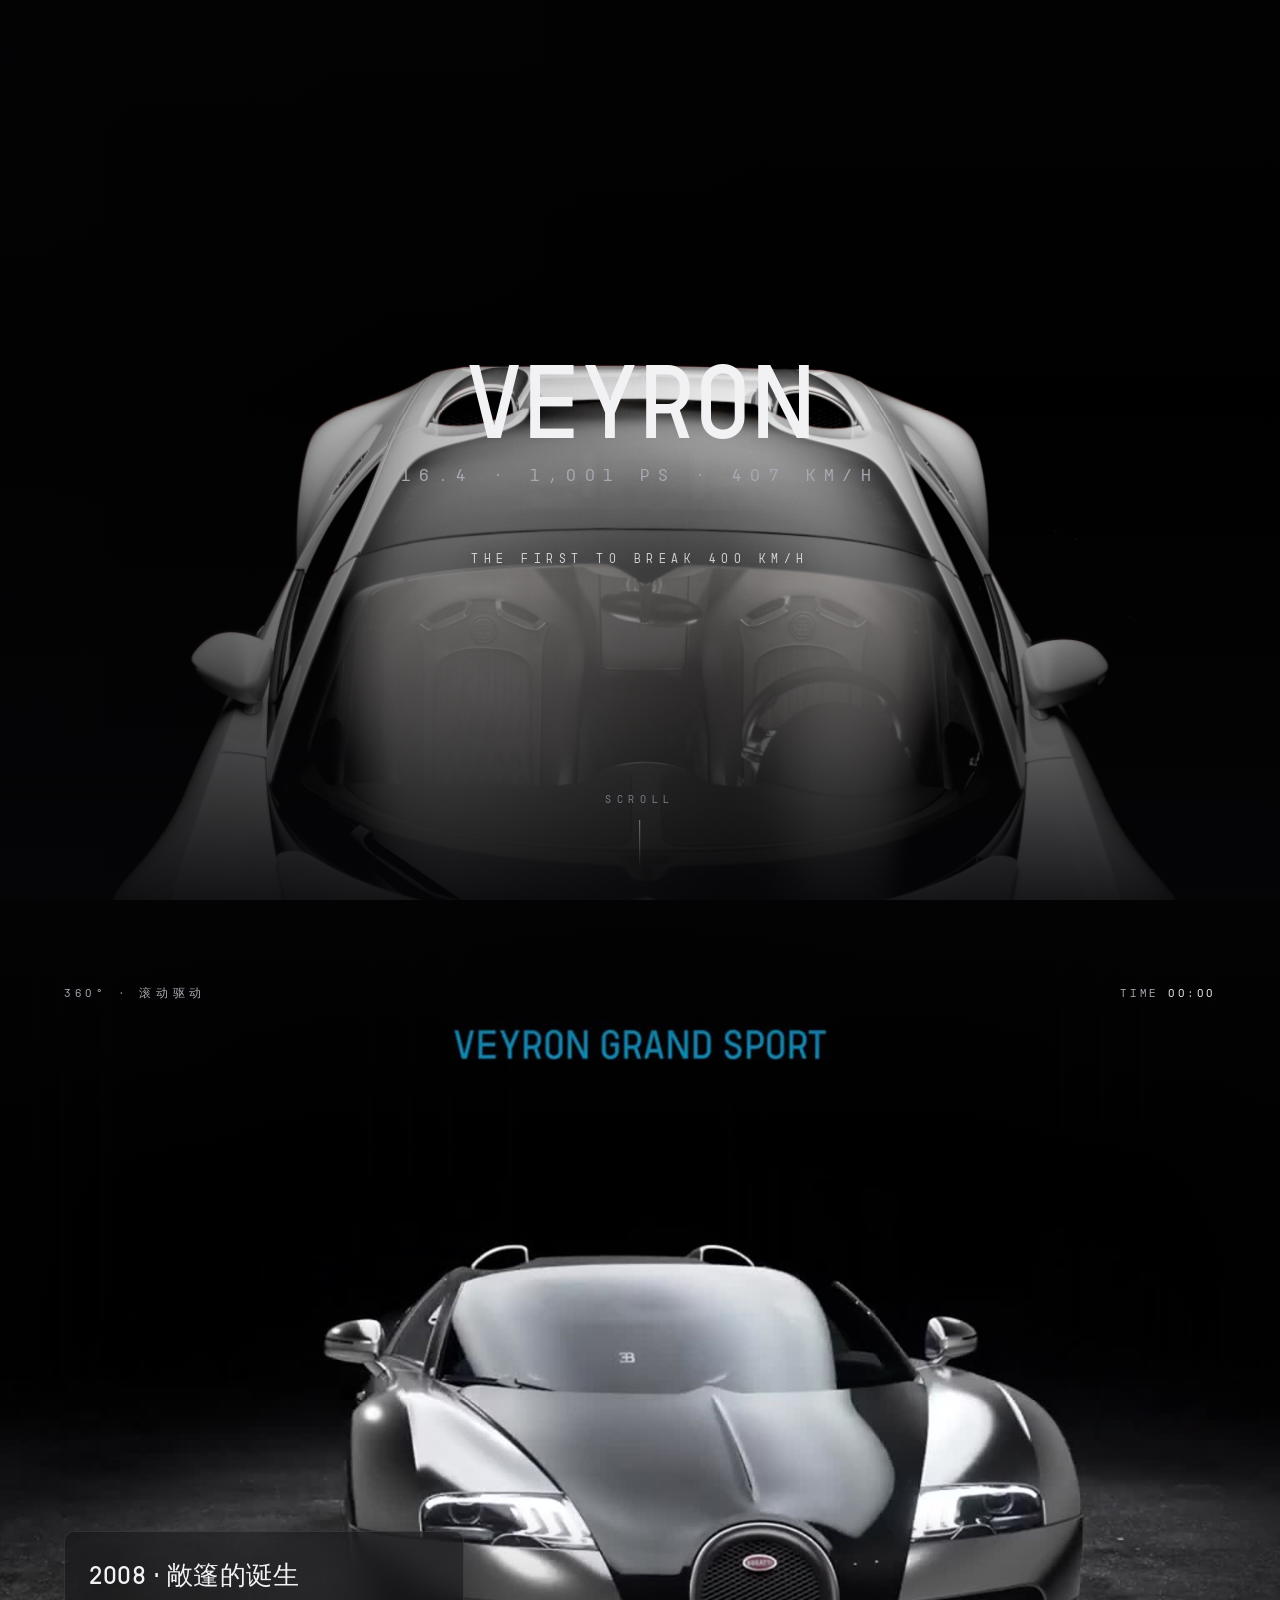
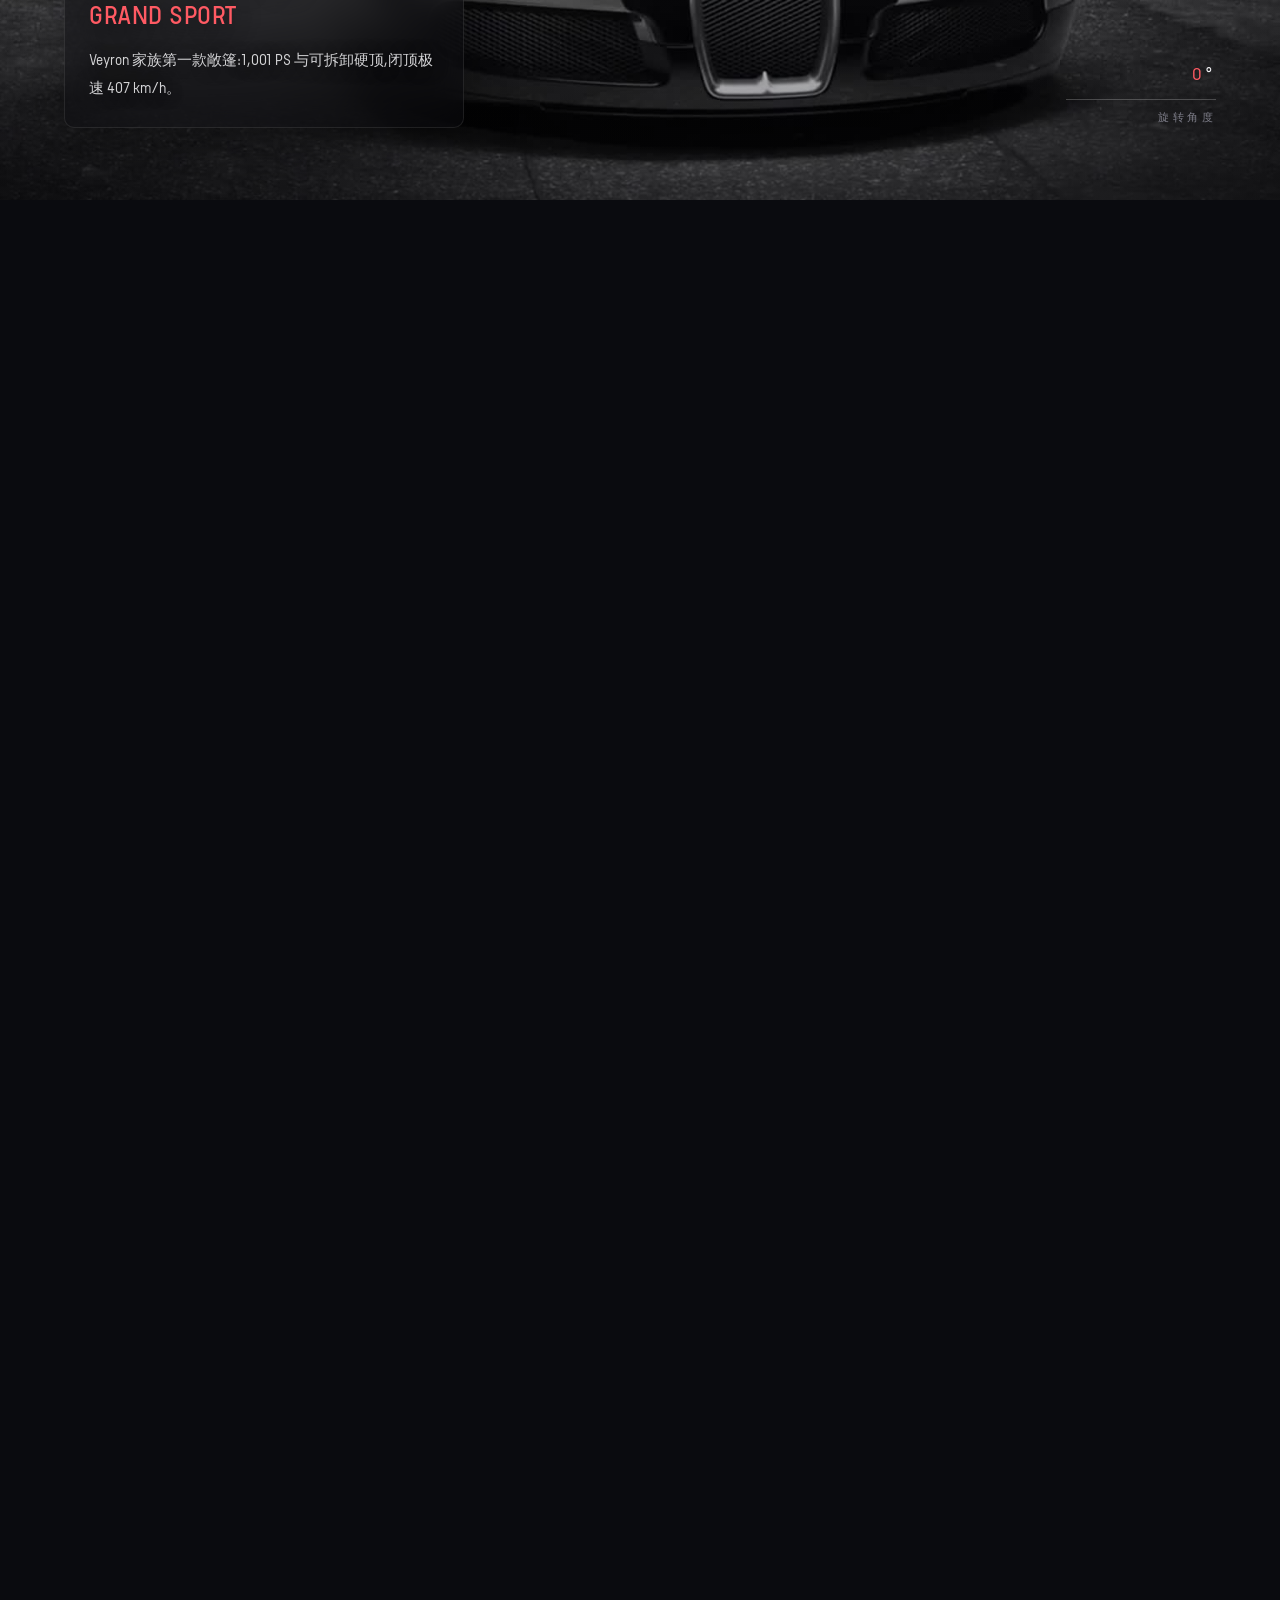
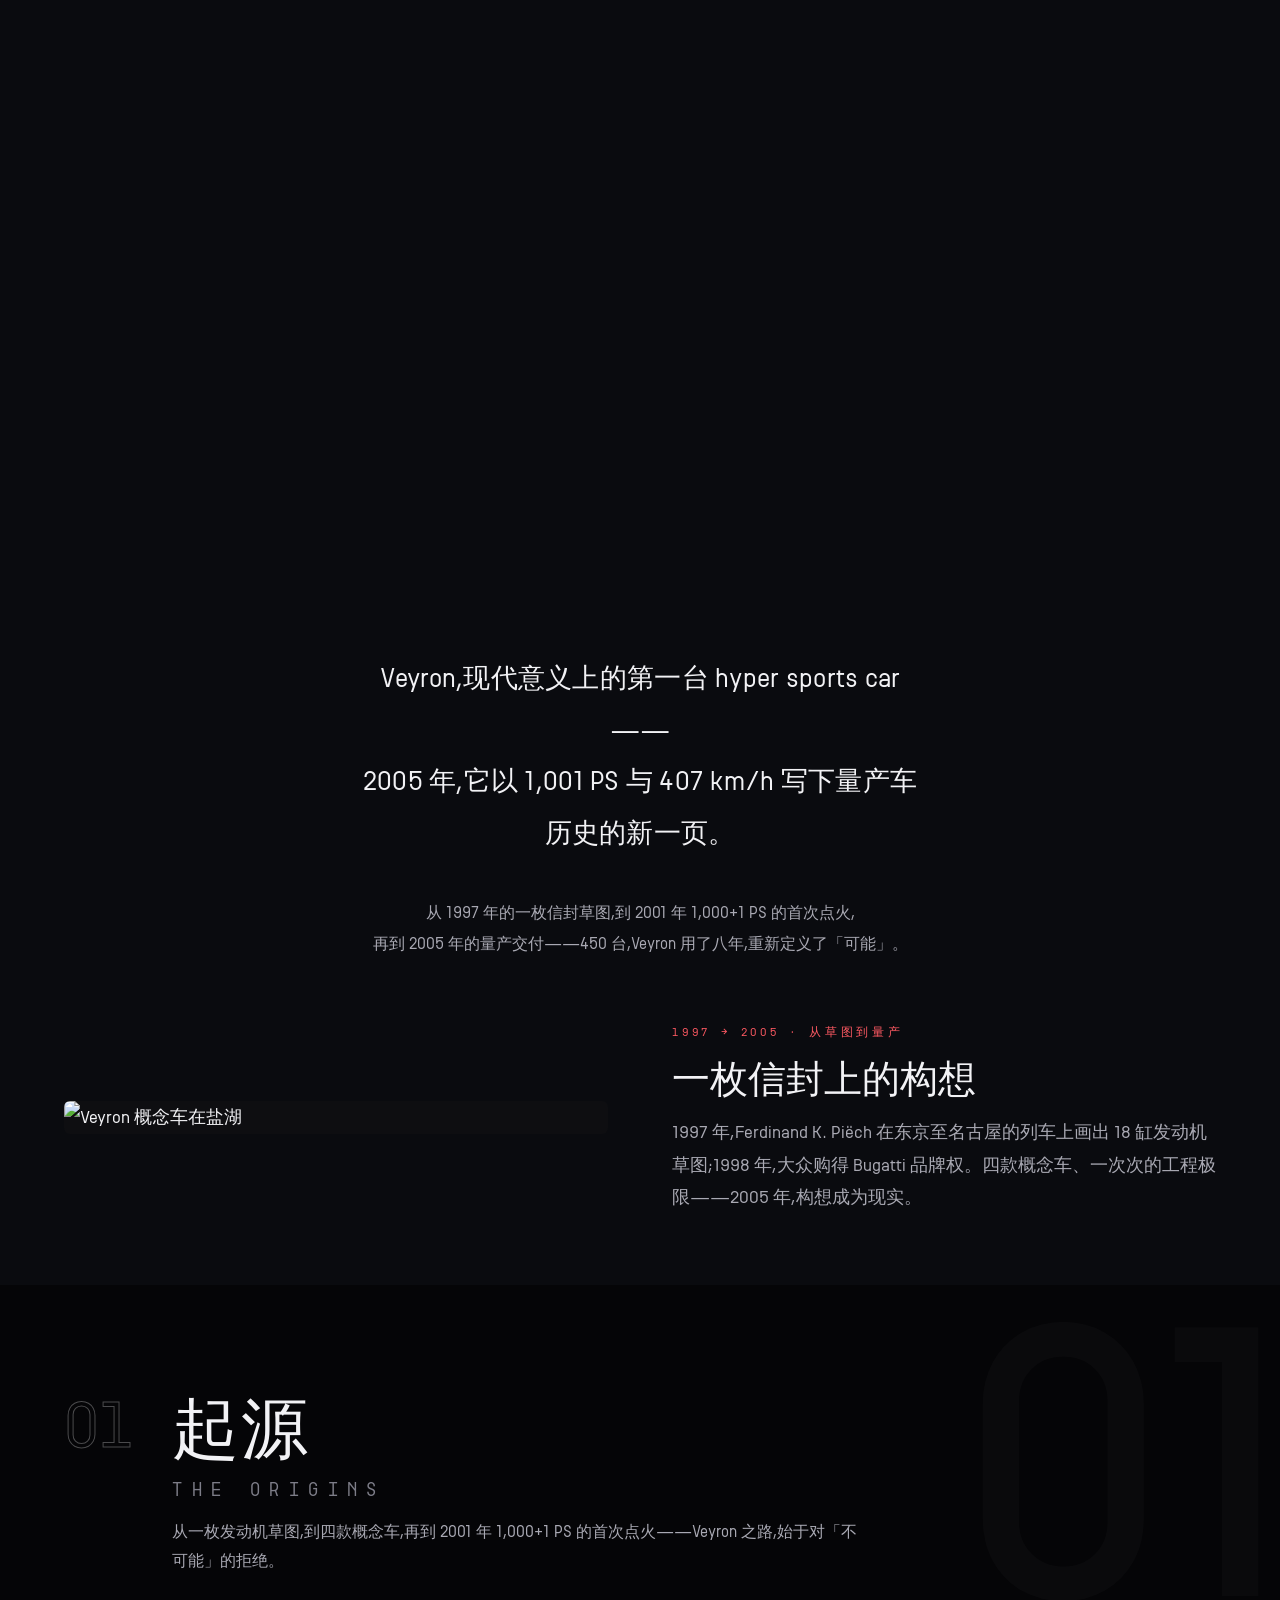
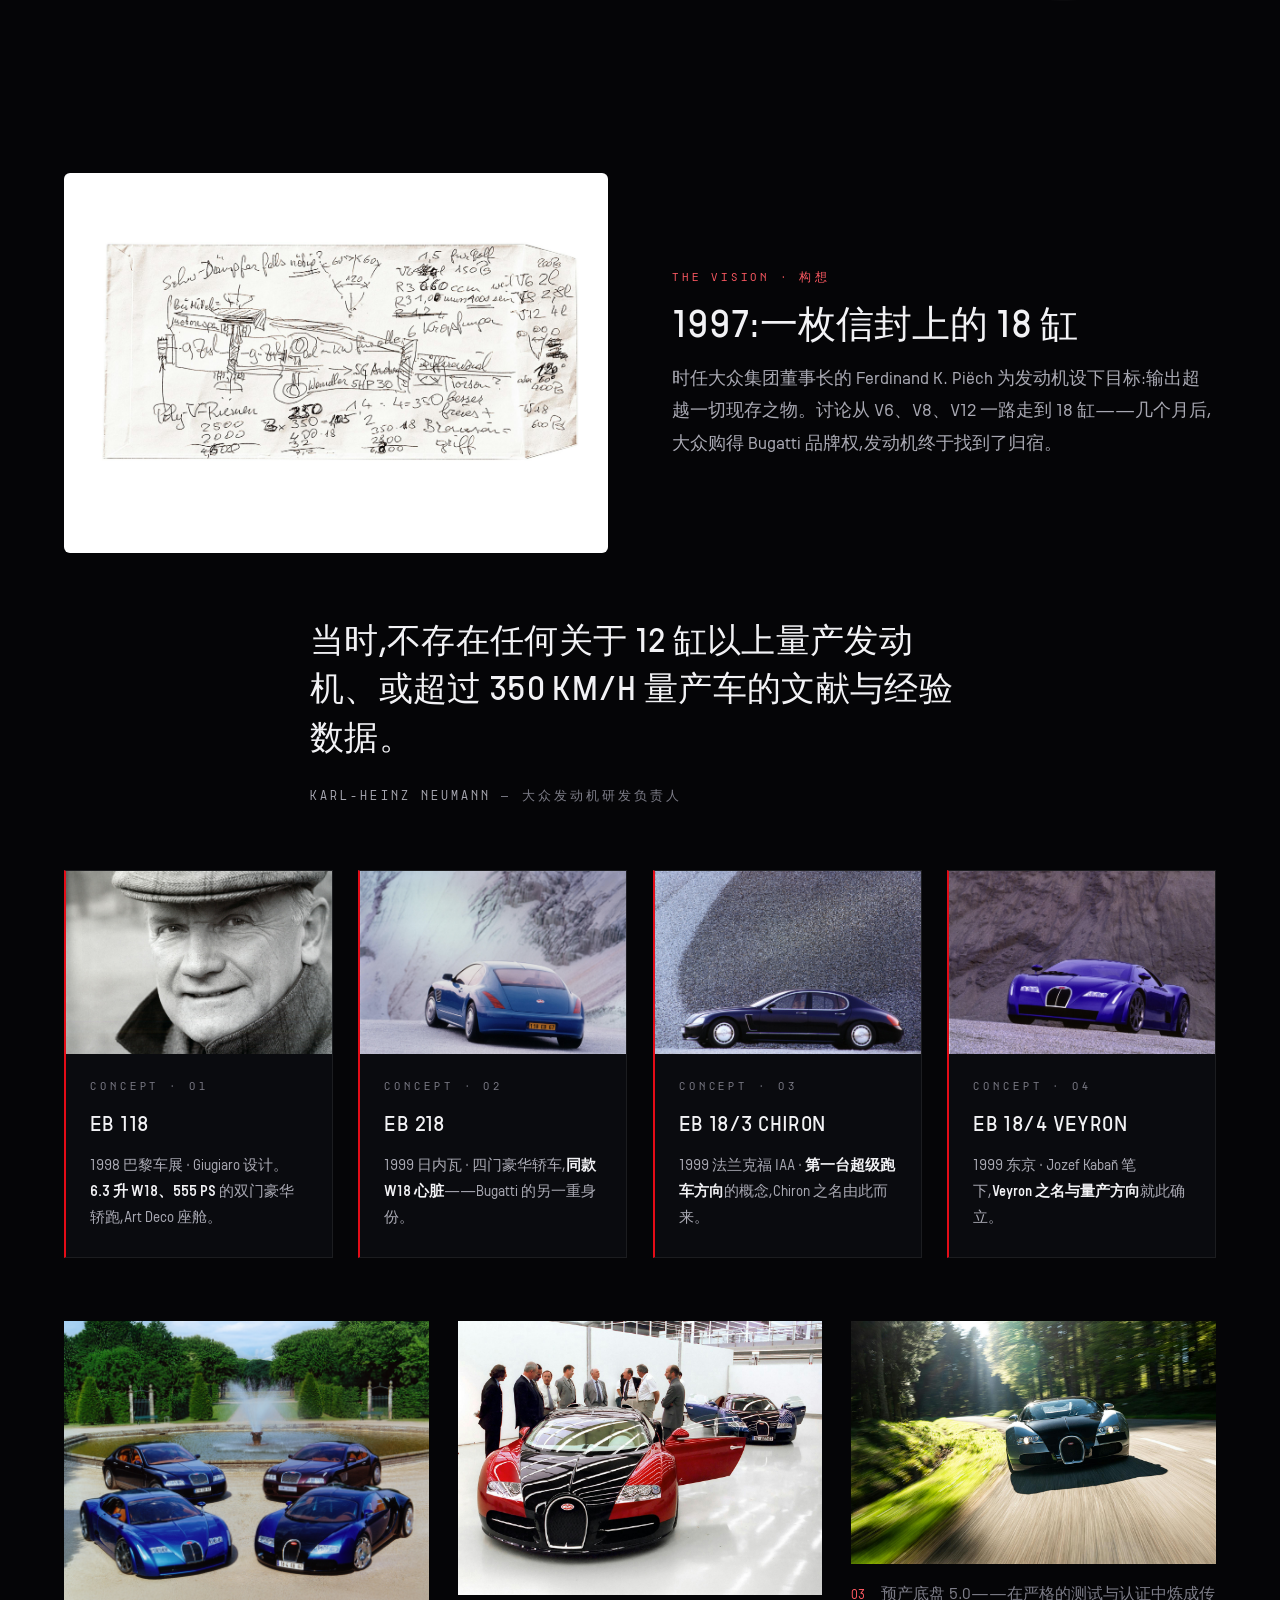
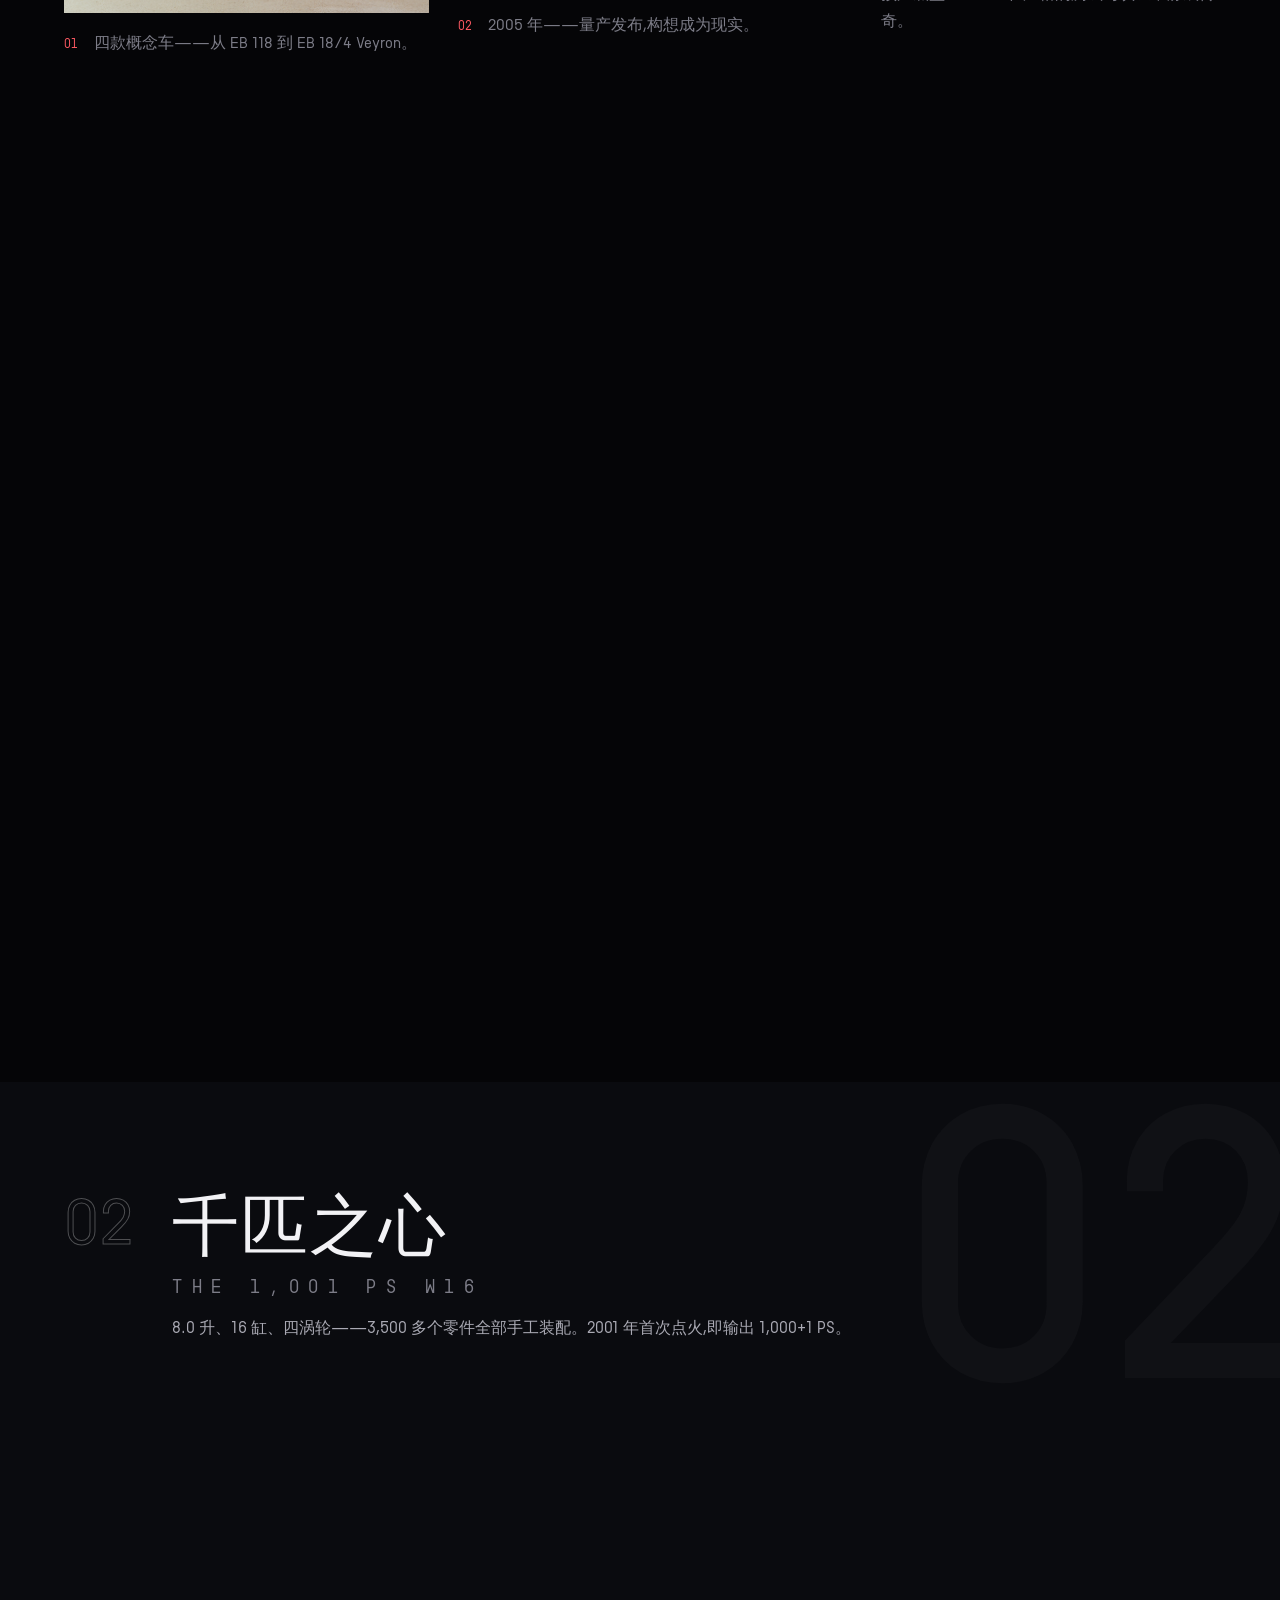
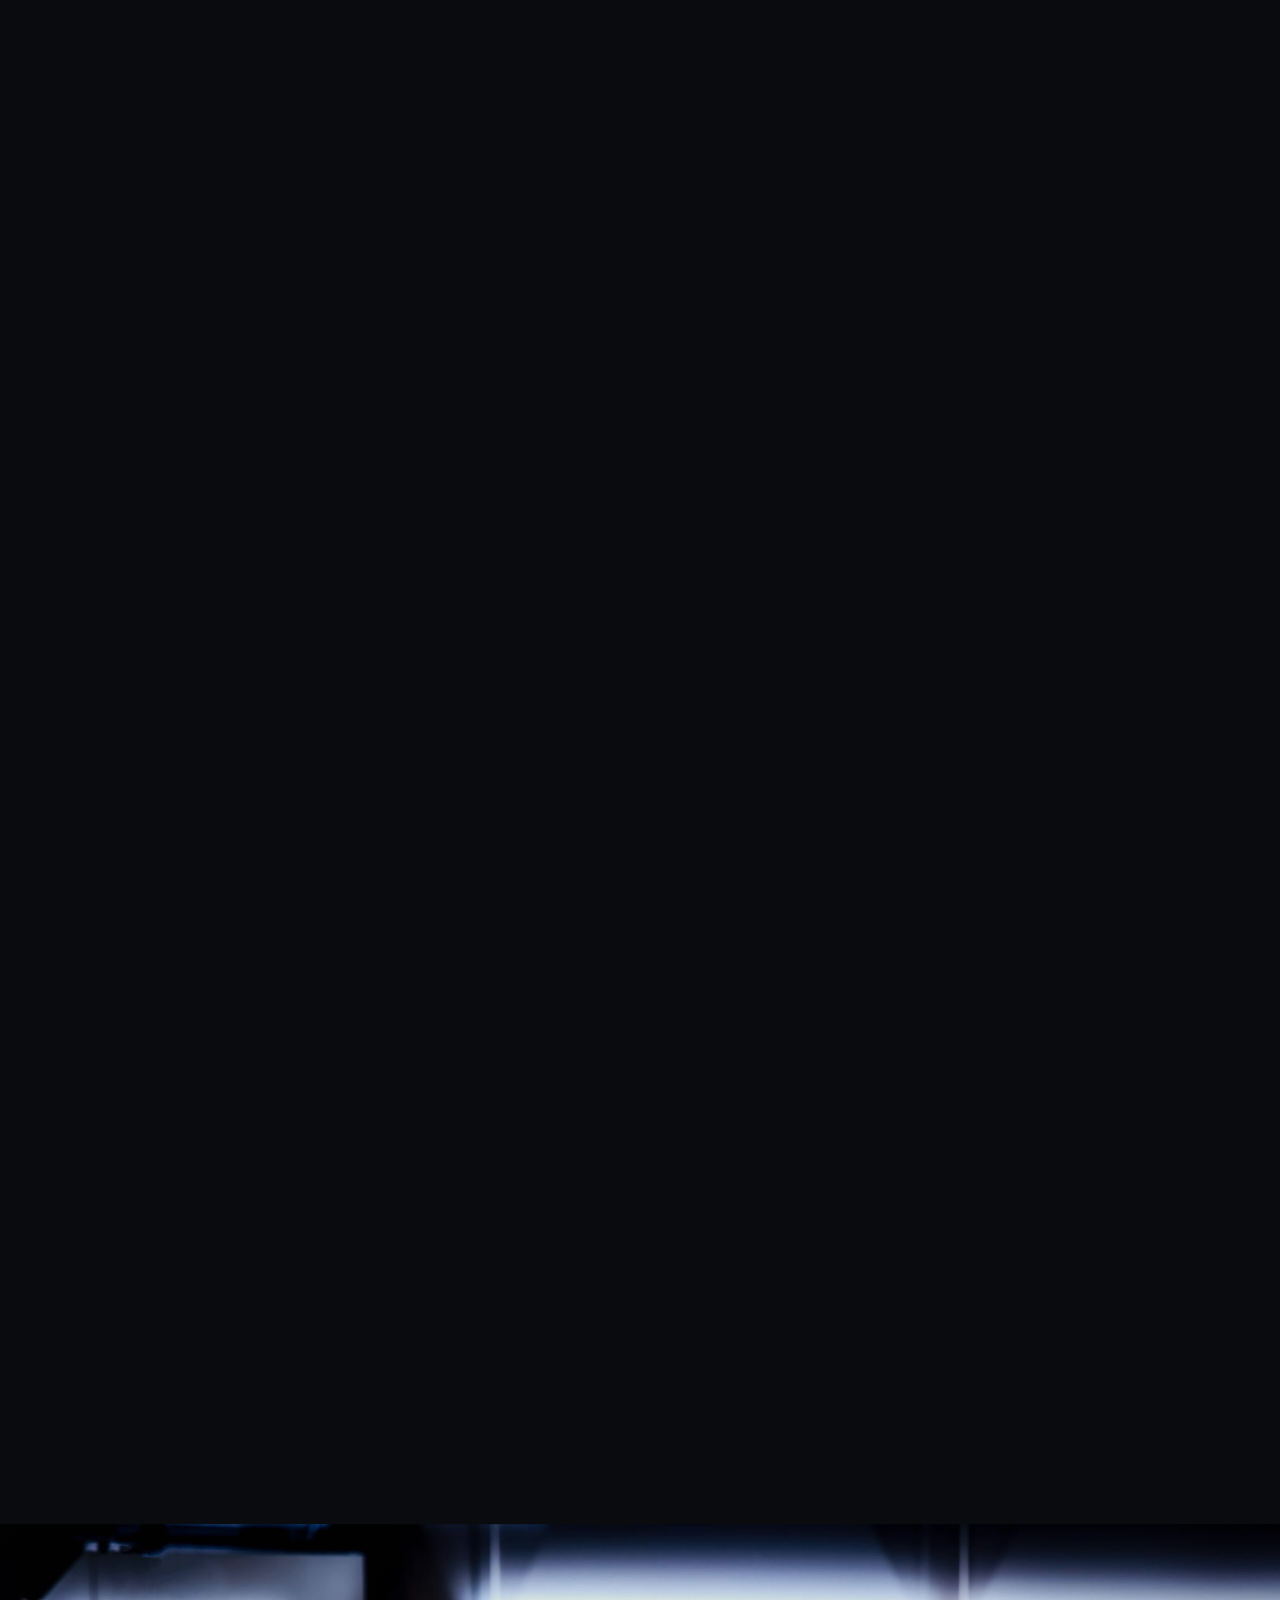
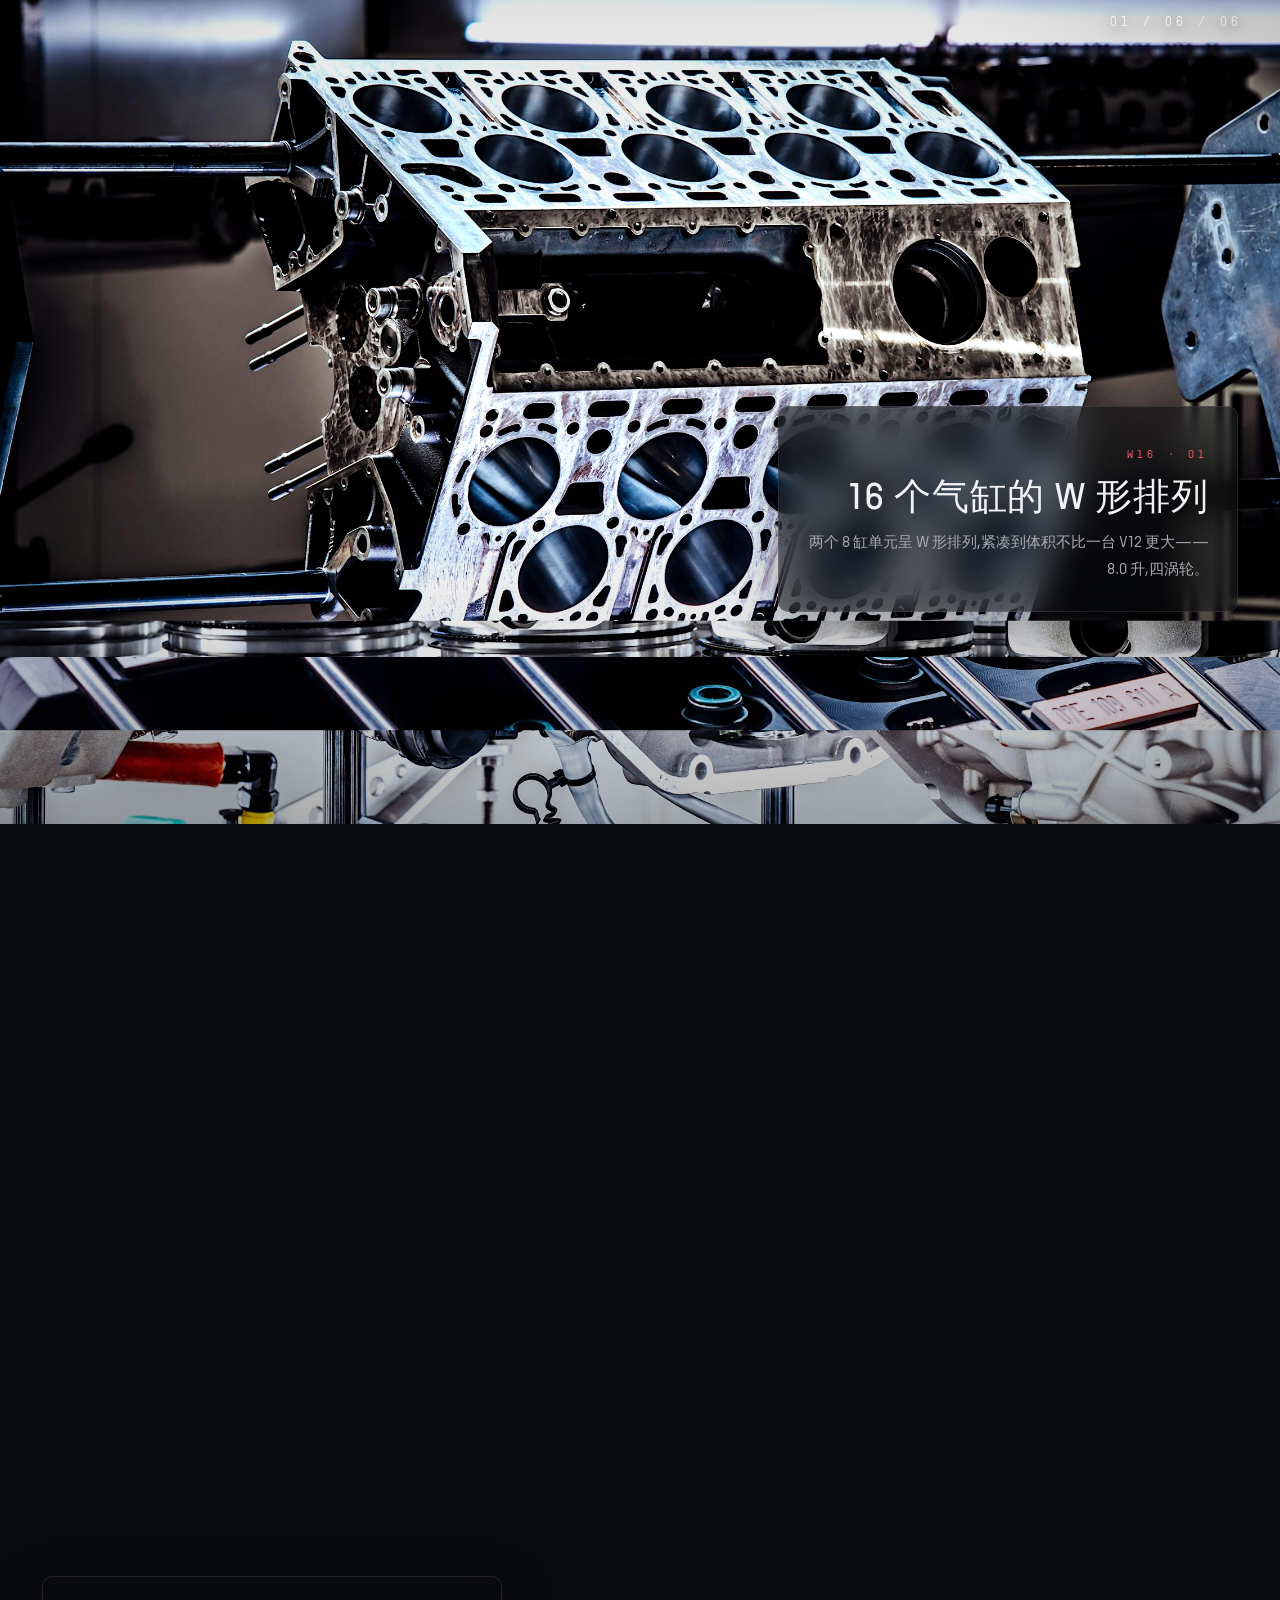
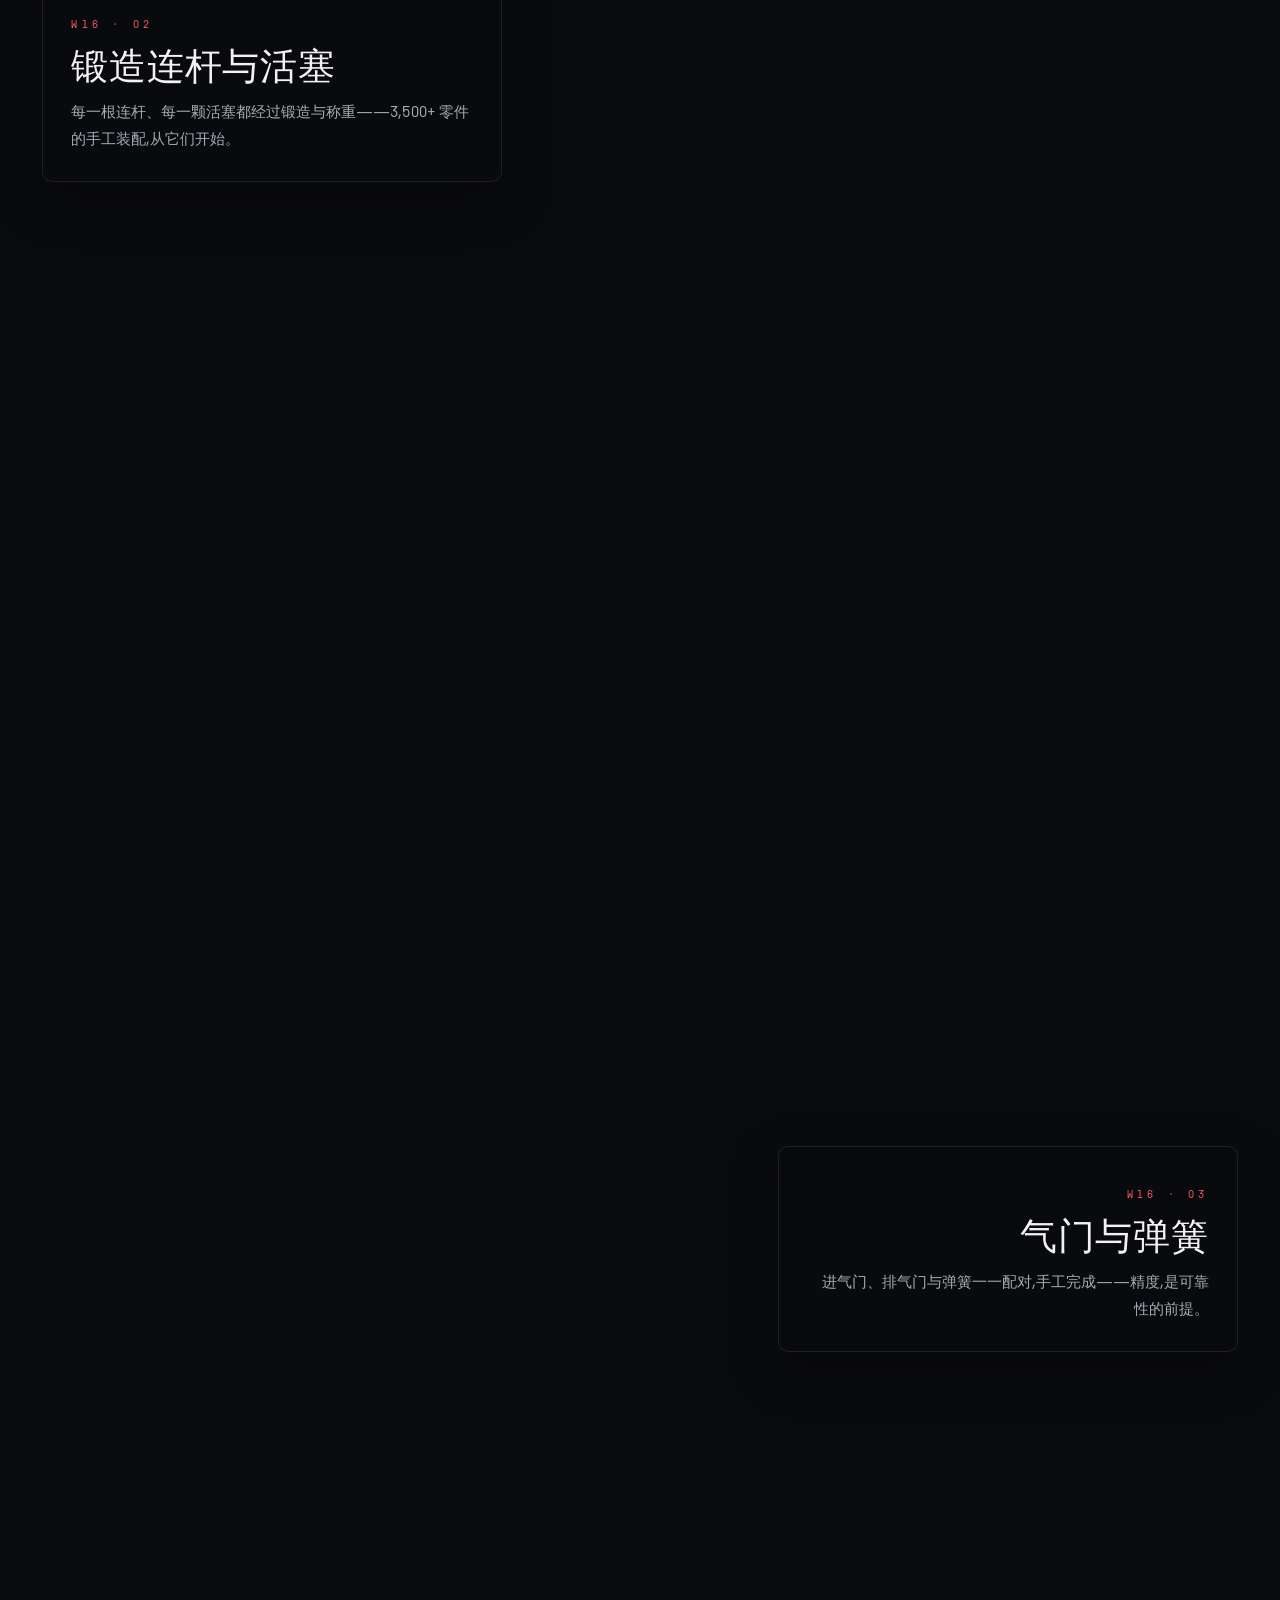
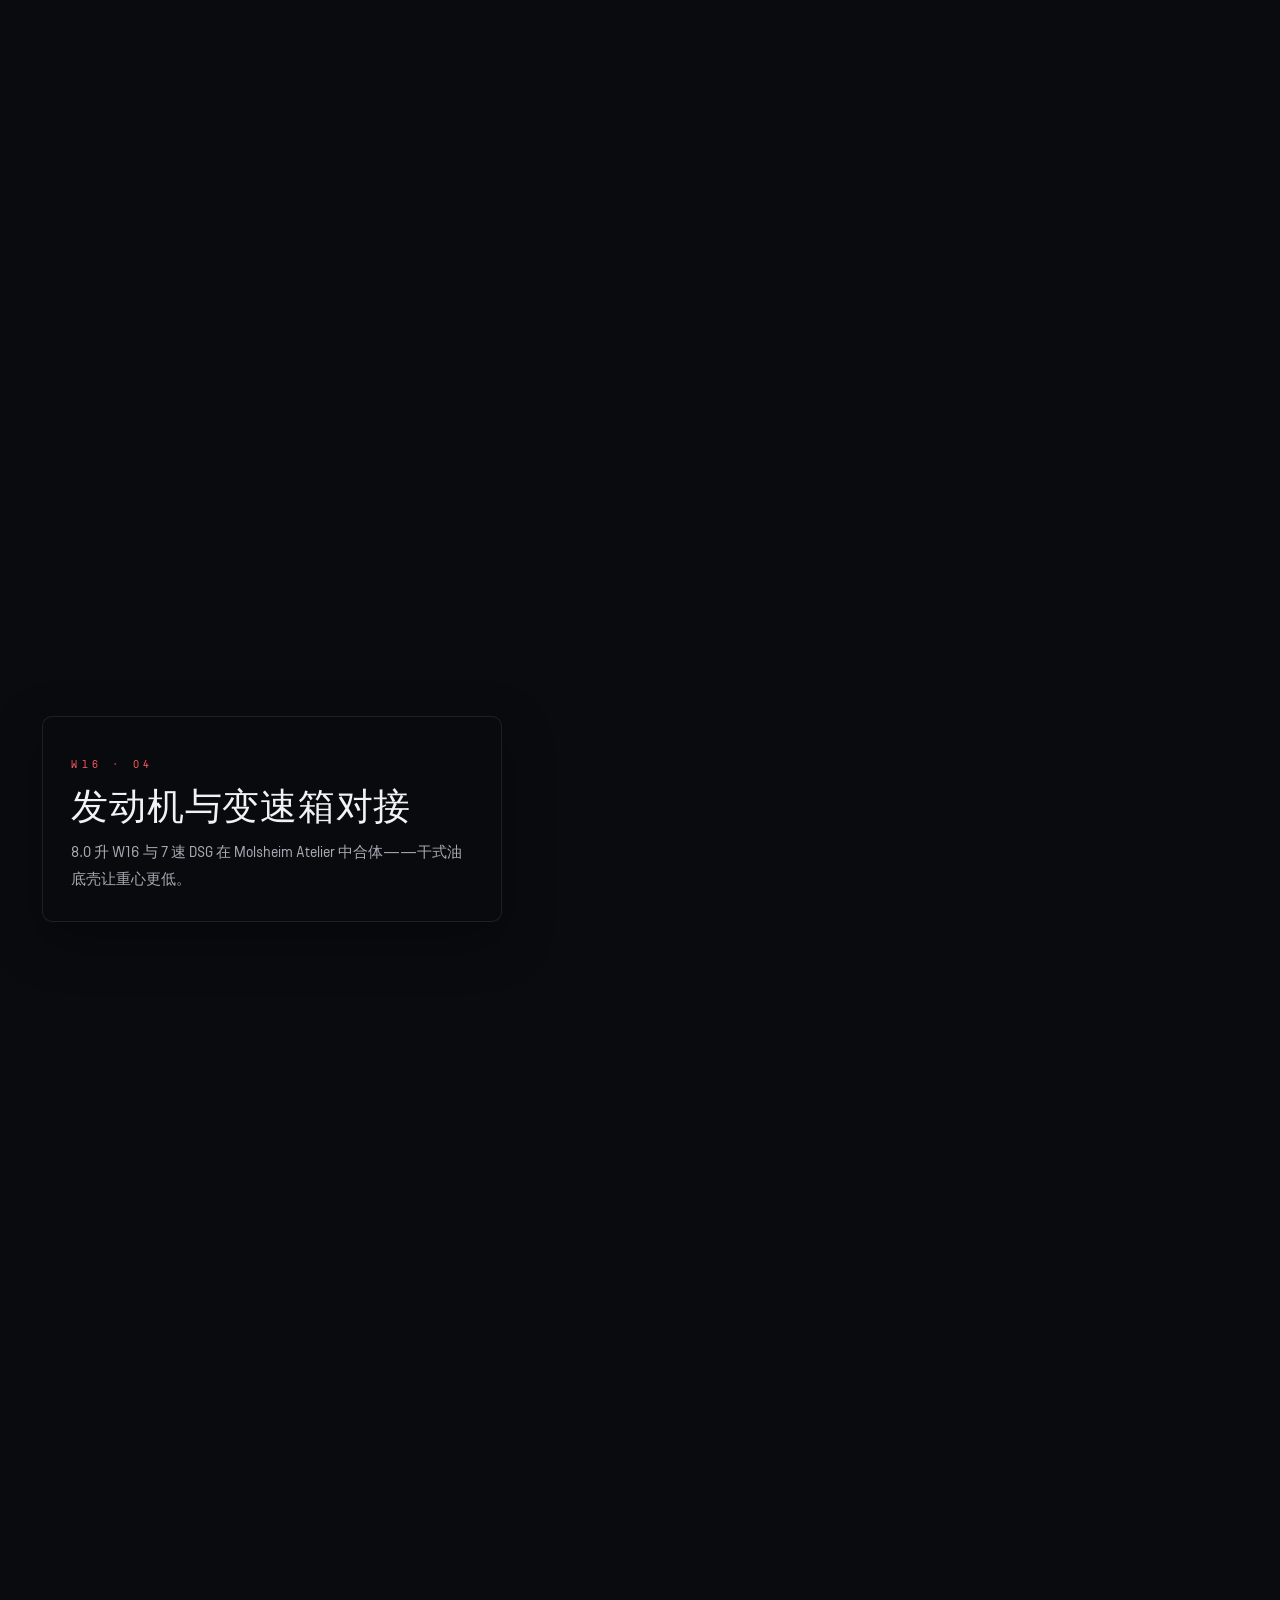
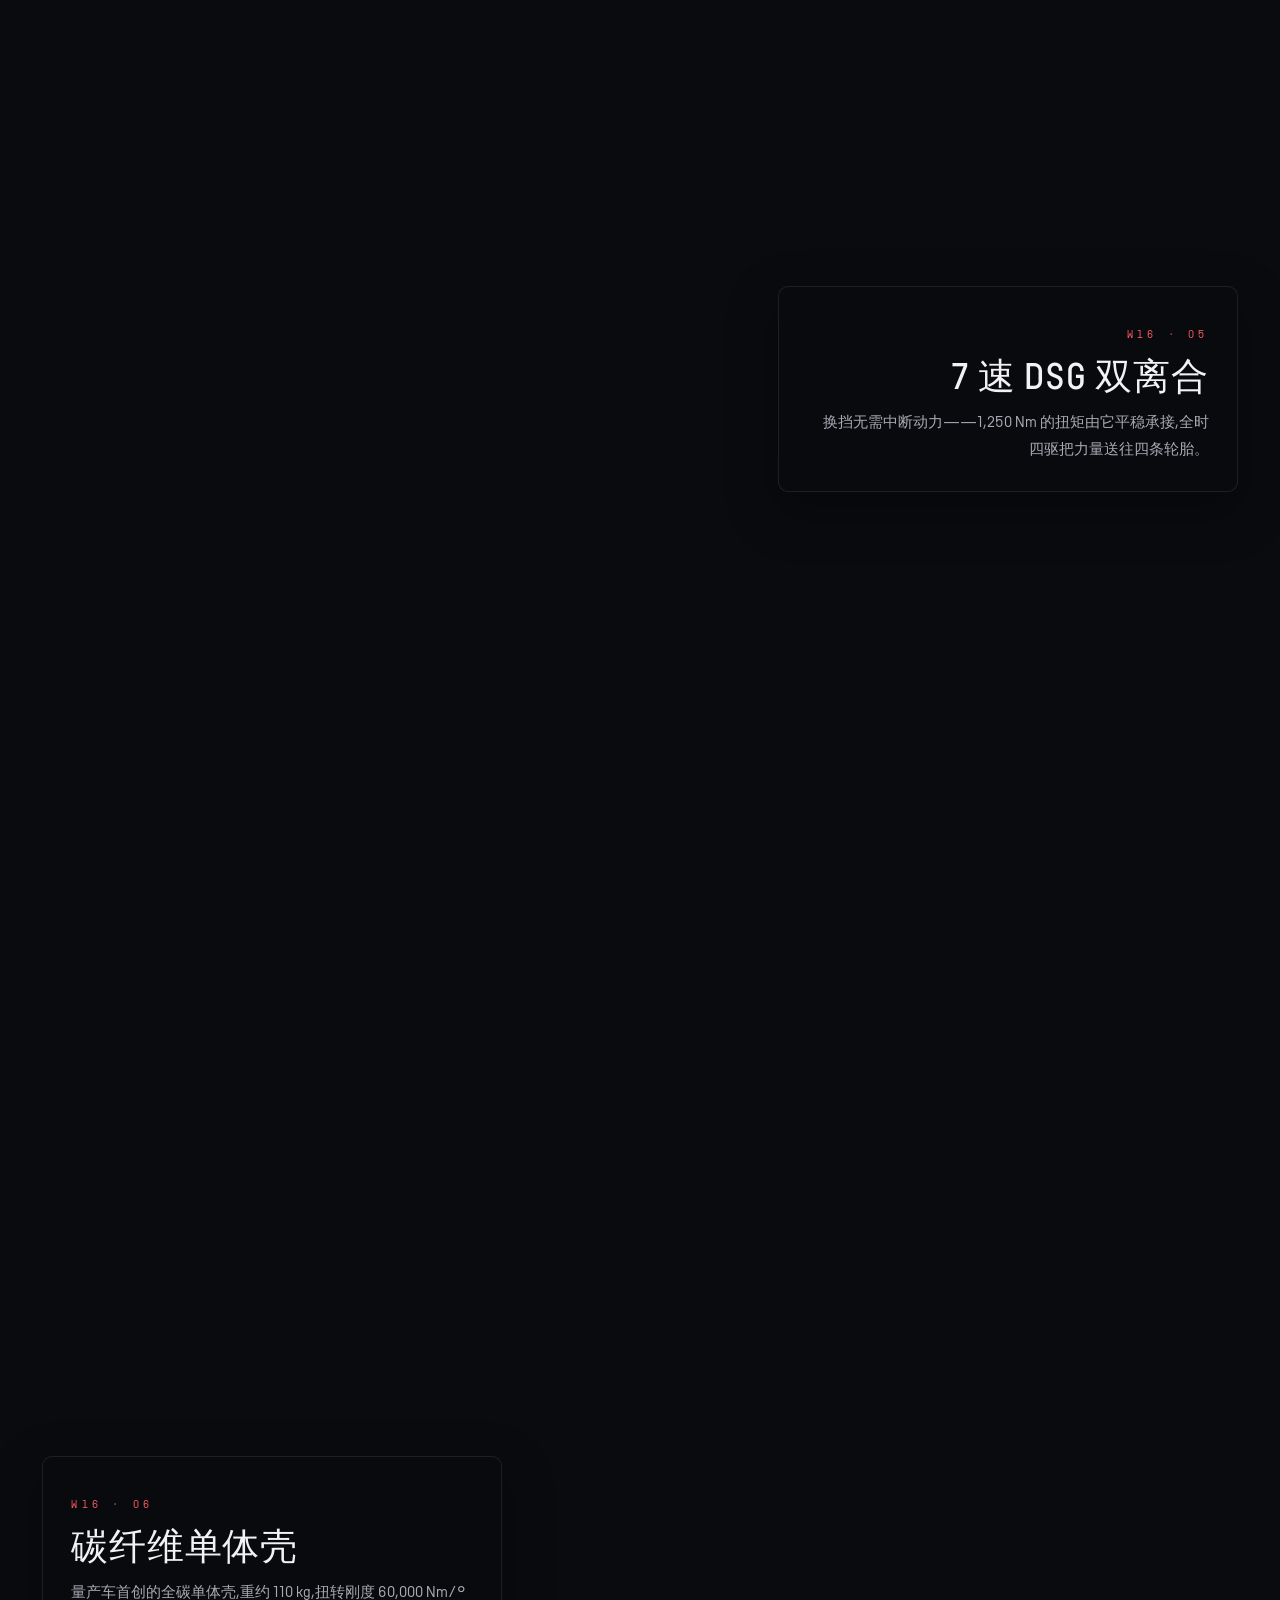
==== index.html @ 5c42583b "Veyron 双语官网:复刻 Chiron Super Sport 站 UI,红黑主题,8 章叙事(起源/千匹之心/纪录/特别版/传奇版/传承/规格)" ====
<!DOCTYPE html>
<html lang="zh-CN">
<head>
<meta charset="UTF-8">
<meta name="viewport" content="width=device-width, initial-scale=1.0">
<title>BUGATTI VEYRON — 布加迪 Veyron</title>
<meta name="description" content="布加迪 Veyron:1,001 PS W16、407 km/h 极速、量产车首破 400 大关。从 1997 年的一枚信封草图,到 431.072 km/h 的世界纪录,完整叙事。">
<meta property="og:type" content="website">
<meta property="og:title" content="BUGATTI VEYRON — 布加迪 Veyron">
<meta property="og:description" content="1,001 PS · 407 km/h · 第一台突破 400 的量产车">
<meta property="og:image" content="img/hero-front.jpg">
<link rel="stylesheet" href="css/style.css">
<link rel="icon" href="data:image/svg+xml,%3Csvg xmlns='http://www.w3.org/2000/svg' viewBox='0 0 100 100'%3E%3Crect width='100' height='100' fill='%230b0b0d'/%3E%3Ctext x='50' y='70' font-size='56' text-anchor='middle' fill='%23f4f2ee' font-family='serif'%3EV%3C/text%3E%3C/svg%3E">
</head>
<body>

<!-- ============ 顶栏(首屏隐藏,滚动后出现) ============ -->
<header class="nav is-hero" id="nav">
  <div class="nav__inner">
    <span class="nav__now mono" id="navNow">00 · 序</span>
    <a class="nav__brand" href="#hero">
      <svg viewBox="0 0 2468.89 566.93" width="86" height="20" fill="currentColor" aria-label="BUGATTI"><path d="M272.56 273.34c28.81-26.48 45.95-63.86 45.95-107.47 0-89.56-65.41-154.97-155.75-154.97H0v545.13h174.44c92.67 0 160.42-66.97 160.42-159.64 0-52.18-23.36-95.79-62.3-123.04ZM87.22 95.01h72.42c42.83 0 71.65 28.81 71.65 70.87s-28.81 70.87-71.65 70.87H87.22V95.01Zm84.1 376.91h-84.1V320.84h84.1c45.17 0 76.32 30.37 76.32 75.54s-31.15 75.54-76.32 75.54ZM648.69 406.51c0 44.39-31.93 76.32-76.32 76.32s-76.32-31.93-76.32-76.32V10.9h-87.22v389.38c0 96.56 68.53 166.65 163.54 166.65s163.54-70.09 163.54-166.65V10.9h-87.22v395.61ZM993.03 0c-95.01 0-163.54 70.09-163.54 166.65v233.62c0 96.56 68.53 166.65 163.54 166.65s163.54-70.09 163.54-166.65V241.41H993.03v84.11h76.32v80.99c0 44.39-31.93 76.32-76.32 76.32s-76.32-31.93-76.32-76.32V160.42c0-44.39 31.93-76.32 76.32-76.32s76.32 31.93 76.32 76.32v14.02h87.22v-7.79C1156.57 70.09 1088.04 0 993.03 0ZM1344.1 10.9l-125.38 545.12h86.44L1330.08 447h147.96l24.92 109.02h86.44L1464.03 10.9H1344.1Zm5.45 351.99 54.51-239.08 54.51 239.08h-109.02ZM1604.2 95.01h119.93l.78 461.02h85.66l.78-461.02h119.92V10.9H1604.2v84.11zM1976.59 95.01h119.93l.78 461.02h85.66l.78-461.02h119.92V10.9h-327.07v84.11zM2381.67 10.9h87.22v545.12h-87.22z"></path></svg>
      <span class="nav__brand-sub">VEYRON 16.4</span>
    </a>
    <span class="nav__lang">
      <a class="lang-btn mono" href="en.html">EN</a>
      <button class="nav__menu-btn mono" id="menuBtn" aria-label="章节菜单" aria-expanded="false"><span class="nav__menu-icon"><i></i><i></i><i></i></span></button>
    </span>
  </div>
  <div class="nav__progress" aria-hidden="true"><i id="navBar"></i></div>
</header>

<!-- 章节菜单浮层 -->
<div class="menu-overlay" id="menuOverlay">
  <nav class="menu-overlay__nav" aria-label="章节菜单">
    <a href="#intro"><span class="idx">序</span>360° 环绕</a>
    <a href="#origins"><span class="idx">01</span>起源</a>
    <a href="#power"><span class="idx">02</span>千匹之心</a>
    <a href="#records"><span class="idx">03</span>速度纪录</a>
    <a href="#bespoke"><span class="idx">04</span>特别版</a>
    <a href="#legends"><span class="idx">05</span>传奇版</a>
    <a href="#legacy"><span class="idx">06</span>传承 · F.K.P.</a>
    <a href="#specs"><span class="idx">07</span>技术规格</a>
  </nav>
  <p class="menu-overlay__sub">BUGATTI — VEYRON · MOLSHEIM</p>
</div>

<!-- 滚动进度表盘 -->
<div class="scroll-gauge" id="scrollGauge" aria-hidden="true">
  <svg viewBox="0 0 44 44"><circle cx="22" cy="22" r="19"/><circle class="sg__bar" cx="22" cy="22" r="19"/></svg>
  <span class="sg__num mono">00</span>
</div>

<main>

<!-- ============ HERO(静态棚拍 + 居中 wordmark) ============ -->
<section class="hero" id="hero">
  <div class="hero__media">
    <div class="hero__parallax">
      <img src="img/hero-front.jpg" alt="Bugatti Veyron 16.4">
    </div>
    <div class="hero__veil"></div>
  </div>
  <div class="hero__content">
    <svg class="hero__wordmark" viewBox="0 0 900 320" width="540" height="192" role="img" aria-label="Veyron">
      <text x="450" y="180" text-anchor="middle" font-family="'BUGATTI Display','Noto Serif SC','Songti SC',serif" font-size="172" fill="#f2f2f5">Veyron</text>
      <text x="450" y="252" text-anchor="middle" font-family="'BUGATTI Mono',Consolas,monospace" font-size="30" letter-spacing="14" fill="#a9a9b3">16.4 · 1,001 PS · 407 KM/H</text>
    </svg>
    <p class="hero__mini">THE FIRST TO BREAK 400 KM/H</p>
  </div>
  <a class="hero__scroll" href="#intro" aria-label="向下滚动">SCROLL</a>
</section>

<!-- ============ 序 · 360° 环绕 + 诞生(无章节标题) ============ -->
<section class="chapter chapter--dark" id="intro" style="padding-top:0;">
  <div class="scrub">
    <div class="scrub__track" data-dur="15">
      <div class="scrub__sticky">
        <video class="scrub__video" src="video/veyron-360.mp4" muted playsinline preload="none" poster="img/scrub-poster.jpg"></video>
        <img class="scrub__poster" src="img/scrub-poster.jpg" alt="Veyron 家族 360°">
        <div class="scrub__veil"></div>
        <div class="scrub__ui">
          <span class="scrub__label">360° · 滚动驱动</span>
          <span class="scrub__prog mono">TIME <b>00:00</b></span>
        </div>
        <div class="scrub__texts">
          <div class="scrub__text is-on">
            <h3>2008 · 敞篷的诞生<br><em>GRAND SPORT</em></h3>
            <p>Veyron 家族第一款敞篷:1,001 PS 与可拆卸硬顶,闭顶极速 407 km/h。</p>
          </div>
          <div class="scrub__text">
            <h3>2010 · 431.072 KM/H<br><em>SUPER SPORT</em></h3>
            <p>1,200 PS、NACA 车顶进气,2010 年 7 月刷新量产车世界纪录。</p>
          </div>
          <div class="scrub__text">
            <h3>2012 · 敞篷极速纪录<br><em>GRAND SPORT VITESSE</em></h3>
            <p>1,200 PS 的敞篷之王,2013 年以 408.84 km/h 创下敞篷量产车纪录。</p>
          </div>
        </div>
        <div class="scrub__meter" aria-hidden="true">
          <span class="scrub__deg"><b>0</b>°</span>
          <i></i>
          <span>旋转角度</span>
        </div>
      </div>
    </div>
  </div>

  <!-- 诞生:Veyron 的意义(无大标题) -->
  <div class="wrap" style="padding-top:clamp(3.5rem,8vh,6rem);">
    <div class="prose prose--center reveal">
      <p class="lead">Veyron,现代意义上的第一台 hyper sports car——<br>2005 年,它以 1,001 PS 与 407 km/h 写下量产车历史的新一页。</p>
      <p>从 1997 年的一枚信封草图,到 2001 年 1,000+1 PS 的首次点火,<br>再到 2005 年的量产交付——450 台,Veyron 用了八年,重新定义了「可能」。</p>
    </div>

    <div class="media-row reveal">
      <div class="media-row__media">
        <img src="img/hist-concepts-2000.jpg" alt="Veyron 概念车在盐湖" loading="lazy">
      </div>
      <div class="media-row__body">
        <span class="lbl">1997 → 2005 · 从草图到量产</span>
        <h3>一枚信封上的构想</h3>
        <p>1997 年,Ferdinand K. Piëch 在东京至名古屋的列车上画出 18 缸发动机草图;1998 年,大众购得 Bugatti 品牌权。四款概念车、一次次的工程极限——2005 年,构想成为现实。</p>
      </div>
    </div>
  </div>
</section>

<!-- ============ 01 起源 · 构想与命名 ============ -->
<div class="chapter-break" id="origins" data-chapter>
  <span class="chapter-break__wm" aria-hidden="true">01</span>
  <div class="chapter-break__inner">
    <span class="chapter-break__no">01</span>
    <div>
      <h2>起源<span class="latin">The Origins</span></h2>
      <p class="chapter-break__sub">从一枚发动机草图,到四款概念车,再到 2001 年 1,000+1 PS 的首次点火——Veyron 之路,始于对「不可能」的拒绝。</p>
    </div>
  </div>
</div>

<section class="chapter">
  <div class="wrap">
    <div class="media-row reveal">
      <div class="media-row__media">
        <img src="img/hist-piech.jpg" alt="Piëch 的发动机手稿" loading="lazy">
      </div>
      <div class="media-row__body">
        <span class="lbl">The Vision · 构想</span>
        <h3>1997:一枚信封上的 18 缸</h3>
        <p>时任大众集团董事长的 Ferdinand K. Piëch 为发动机设下目标:输出超越一切现存之物。讨论从 V6、V8、V12 一路走到 18 缸——几个月后,大众购得 Bugatti 品牌权,发动机终于找到了归宿。</p>
      </div>
    </div>

    <div class="quote reveal">
      <blockquote>当时,不存在任何关于 12 缸以上量产发动机、或超过 350 km/h 量产车的文献与经验数据。</blockquote>
      <figcaption><b>Karl-Heinz Neumann</b> — 大众发动机研发负责人</figcaption>
    </div>

    <div class="dcards dcards--edge reveal">
      <div class="dcard">
        <img src="img/hist-eb118.jpg" alt="EB 118 概念车" loading="lazy">
        <div class="dcard__body">
          <span class="no">Concept · 01</span>
          <h3>EB 118</h3>
          <p>1998 巴黎车展 · Giugiaro 设计。<b>6.3 升 W18、555 PS</b> 的双门豪华轿跑,Art Deco 座舱。</p>
        </div>
      </div>
      <div class="dcard">
        <img src="img/hist-eb218.jpg" alt="EB 218 概念车" loading="lazy">
        <div class="dcard__body">
          <span class="no">Concept · 02</span>
          <h3>EB 218</h3>
          <p>1999 日内瓦 · 四门豪华轿车,<b>同款 W18 心脏</b>——Bugatti 的另一重身份。</p>
        </div>
      </div>
      <div class="dcard">
        <img src="img/hist-eb18-3.jpg" alt="EB 18/3 Chiron 概念车" loading="lazy">
        <div class="dcard__body">
          <span class="no">Concept · 03</span>
          <h3>EB 18/3 Chiron</h3>
          <p>1999 法兰克福 IAA · <b>第一台超级跑车方向</b>的概念,Chiron 之名由此而来。</p>
        </div>
      </div>
      <div class="dcard">
        <img src="img/hist-eb18-4.jpg" alt="EB 18/4 Veyron 概念车" loading="lazy">
        <div class="dcard__body">
          <span class="no">Concept · 04</span>
          <h3>EB 18/4 Veyron</h3>
          <p>1999 东京 · Jozef Kabaň 笔下,<b>Veyron 之名与量产方向</b>就此确立。</p>
        </div>
      </div>
    </div>

    <div class="figrow reveal">
      <figure class="figure">
        <div class="figure__media"><img src="img/hist-four-concepts.jpg" alt="四款概念车合影" loading="lazy"></div>
        <figcaption class="figure__cap"><span class="no">01</span><span class="zh">四款概念车——从 EB 118 到 EB 18/4 Veyron。</span></figcaption>
      </figure>
      <figure class="figure">
        <div class="figure__media"><img src="img/hist-2005-unveil.jpg" alt="2005 年 Veyron 发布现场" loading="lazy"></div>
        <figcaption class="figure__cap"><span class="no">02</span><span class="zh">2005 年——量产发布,构想成为现实。</span></figcaption>
      </figure>
      <figure class="figure">
        <div class="figure__media"><img src="img/hist-chassis5.jpg" alt="预产底盘 5.0 测试" loading="lazy"></div>
        <figcaption class="figure__cap"><span class="no">03</span><span class="zh">预产底盘 5.0——在严格的测试与认证中炼成传奇。</span></figcaption>
      </figure>
    </div>

    <!-- 命名溯源 -->
    <div class="media-row media-row--flip reveal" style="margin-top:clamp(3rem,7vh,5rem);">
      <div class="media-row__media">
        <img src="img/hist-pierre-veyron.jpg" alt="Pierre Veyron 的历史照片" loading="lazy">
      </div>
      <div class="media-row__body">
        <span class="lbl">The Name · 命名溯源</span>
        <h3>Pierre Veyron:1939 勒芒冠军</h3>
        <p>Pierre Veyron(1903–1970)是布加迪的工厂车手——1939 年,他与 Jean-Pierre Wimille 驾驶 Type 57G Tank 赢得勒芒 24 小时耐力赛。以他的名字命名这台车,是 Bugatti 对速度传统最郑重的致敬。</p>
      </div>
    </div>

    <div class="figrow figrow--2 reveal">
      <figure class="figure">
        <div class="figure__media"><img src="img/hist-lemans-1939.jpg" alt="1939 年勒芒" loading="lazy"></div>
        <figcaption class="figure__cap"><span class="no">04</span><span class="zh">1939 勒芒——Pierre Veyron 与 57G Tank 的冠军时刻。</span></figcaption>
      </figure>
      <figure class="figure">
        <div class="figure__media"><img src="img/hist-57g-tank.jpg" alt="Type 57G Tank" loading="lazy"></div>
        <figcaption class="figure__cap"><span class="no">05</span><span class="zh">Type 57G Tank——1937 与 1939 两度勒芒夺冠。</span></figcaption>
      </figure>
    </div>
  </div>
</section>

<!-- ============ 02 千匹之心 · W16 工程 ============ -->
<div class="chapter-break chapter-break--dark" id="power" data-chapter>
  <span class="chapter-break__wm" aria-hidden="true">02</span>
  <div class="chapter-break__inner">
    <span class="chapter-break__no">02</span>
    <div>
      <h2>千匹之心<span class="latin">The 1,001 PS W16</span></h2>
      <p class="chapter-break__sub">8.0 升、16 缸、四涡轮——3,500 多个零件全部手工装配。2001 年首次点火,即输出 1,000+1 PS。</p>
    </div>
  </div>
</div>

<section class="chapter chapter--dark">
  <div class="wrap" style="margin-top:clamp(3rem,7vh,5rem);">
    <div class="chapter-video reveal">
      <video autoplay muted loop playsinline preload="metadata" poster="video/w16-poster.jpg" data-autoview>
        <source src="video/w16-engine.mp4" type="video/mp4">
      </video>
      <div class="chapter-video__veil"></div>
      <div class="chapter-video__inner">
        <span class="chapter-video__no">W16 · THE 1,001 PS HEART</span>
        <h3>千匹之心的诞生</h3>
        <p>2001 年首次点火即输出 1,000+1 PS;45° 不对称点火间隔赋予它独一无二的声浪;Ion Current Sensing 逐缸监测点火——每一个细节,都为可靠与极致而设计。</p>
      </div>
    </div>

    <div class="media-row reveal">
      <div class="media-row__media">
        <img src="img/hero-rear.jpg" alt="Grand Sport 尾部与 W16 引擎舱" loading="lazy">
      </div>
      <div class="media-row__body">
        <span class="lbl">The Brief · 四个目标</span>
        <h3>从单体壳到 W16</h3>
        <p>开发规格书只给了四个目标:将超过 <b>1,000 PS</b> 传递到路面、跑得比 <b>400 km/h</b> 更快、<b>0–100 km/h 小于 3 秒</b>——以及最大的挑战:以这样的配置,仍能<b>舒适体面地开去歌剧院</b>。碳纤维单体壳重约 110 kg,前段铝结构仅 34 kg,工程师们用了八年,把四个目标变成一台车。</p>
      </div>
    </div>
  </div>

  <!-- 遮盖滚动画廊:工程之美 -->
  <div class="gallery" style="margin-top:clamp(3rem,7vh,5rem);">
    <div class="gallery__texts">
      <div class="g-text g-text--right">
        <div class="g-text__card">
          <span class="g-text__no">W16 · 01</span>
          <h3>16 个气缸的 W 形排列</h3>
          <p>两个 8 缸单元呈 W 形排列,紧凑到体积不比一台 V12 更大——8.0 升,四涡轮。</p>
        </div>
      </div>
      <div class="g-text g-text--left">
        <div class="g-text__card">
          <span class="g-text__no">W16 · 02</span>
          <h3>锻造连杆与活塞</h3>
          <p>每一根连杆、每一颗活塞都经过锻造与称重——3,500+ 零件的手工装配,从它们开始。</p>
        </div>
      </div>
      <div class="g-text g-text--right">
        <div class="g-text__card">
          <span class="g-text__no">W16 · 03</span>
          <h3>气门与弹簧</h3>
          <p>进气门、排气门与弹簧一一配对,手工完成——精度,是可靠性的前提。</p>
        </div>
      </div>
      <div class="g-text g-text--left">
        <div class="g-text__card">
          <span class="g-text__no">W16 · 04</span>
          <h3>发动机与变速箱对接</h3>
          <p>8.0 升 W16 与 7 速 DSG 在 Molsheim Atelier 中合体——干式油底壳让重心更低。</p>
        </div>
      </div>
      <div class="g-text g-text--right">
        <div class="g-text__card">
          <span class="g-text__no">W16 · 05</span>
          <h3>7 速 DSG 双离合</h3>
          <p>换挡无需中断动力——1,250 Nm 的扭矩由它平稳承接,全时四驱把力量送往四条轮胎。</p>
        </div>
      </div>
      <div class="g-text g-text--left">
        <div class="g-text__card">
          <span class="g-text__no">W16 · 06</span>
          <h3>碳纤维单体壳</h3>
          <p>量产车首创的全碳单体壳,重约 110 kg,扭转刚度 60,000 Nm/°——乘客舱即生存舱。</p>
        </div>
      </div>
    </div>

    <div class="gallery__media">
      <div class="g-sticky">
        <span class="g-count mono"><b>01</b> / 06</span>
        <div class="g-image">
          <img src="img/w16-master-01.jpg" alt="W16 缸体">
          <div class="g-image__veil"></div>
          <div class="g-image__veil2"></div>
        </div>
        <div class="g-image">
          <img src="img/w16-master-02.jpg" alt="锻造连杆与活塞">
          <div class="g-image__veil"></div>
          <div class="g-image__veil2"></div>
        </div>
        <div class="g-image">
          <img src="img/w16-master-03.jpg" alt="气门组件">
          <div class="g-image__veil"></div>
          <div class="g-image__veil2"></div>
        </div>
        <div class="g-image">
          <img src="img/w16-atelier-engine.jpg" alt="发动机与变速箱对接">
          <div class="g-image__veil"></div>
          <div class="g-image__veil2"></div>
        </div>
        <div class="g-image">
          <img src="img/eng-transmission.jpg" alt="7 速 DSG 变速箱">
          <div class="g-image__veil"></div>
          <div class="g-image__veil2"></div>
        </div>
        <div class="g-image">
          <img src="img/w16-atelier.jpg" alt="灯道中的裸车身">
          <div class="g-image__veil"></div>
          <div class="g-image__veil2"></div>
        </div>
      </div>
    </div>
  </div>

  <div class="wrap">
    <div class="dcards dcards--edge reveal">
      <div class="dcard">
        <img src="img/eng-w16.jpg" alt="测试中的 W16" loading="lazy">
        <div class="dcard__body">
          <span class="no">Power · 01</span>
          <h3>测试中的 W16</h3>
          <p>每一台发动机都在台架上经历严格验证——<b>16 缸,1,000+ PS</b>。</p>
        </div>
      </div>
      <div class="dcard">
        <img src="img/eng-track.jpg" alt="赛道测试" loading="lazy">
        <div class="dcard__body">
          <span class="no">Power · 02</span>
          <h3>赛道测试</h3>
          <p>工程师与车手在赛道与高速环道上,<b>把每个组件推到极限</b>。</p>
        </div>
      </div>
      <div class="dcard">
        <img src="img/eng-brake.jpg" alt="碳陶瓷刹车" loading="lazy">
        <div class="dcard__body">
          <span class="no">Power · 03</span>
          <h3>碳陶刹车</h3>
          <p>碳陶瓷制动盘与八活塞卡钳——<b>从 407 km/h 停下的力量</b>。</p>
        </div>
      </div>
      <div class="dcard">
        <img src="img/w16-teststand.jpg" alt="台架测试" loading="lazy">
        <div class="dcard__body">
          <span class="no">Power · 04</span>
          <h3>台架验证</h3>
          <p>模拟 400+ km/h 的测功机,<b>只有 Veyron 能推到极限</b>。</p>
        </div>
      </div>
    </div>

    <div class="hcards reveal">
      <article class="hcard">
        <span class="hcard__year">W16 · 01</span>
        <h3>手工装配</h3>
        <p class="hcard__num">3,500+ PARTS</p>
        <p>每个零件由工匠手工装配,测试计算机全程监控——没有捷径,只有精度。</p>
      </article>
      <article class="hcard">
        <span class="hcard__year">W16 · 02</span>
        <h3>紧凑的奇迹</h3>
        <p class="hcard__num">≈400 KG</p>
        <p>体积不比一台 V12 更大,重量仅约 400 公斤——工程,让奇迹变得紧凑。</p>
      </article>
      <article class="hcard">
        <span class="hcard__year">W16 · 03</span>
        <h3>不对称点火</h3>
        <p class="hcard__num">45° 间隔</p>
        <p>独立的不对称点火顺序,赋予 W16 独一无二的声浪——没有其他任何发动机像它。</p>
      </article>
      <article class="hcard">
        <span class="hcard__year">W16 · 04</span>
        <h3>双回路冷却</h3>
        <p class="hcard__num">40+ L</p>
        <p>发动机双回路冷却容量超过 40 升,中冷器另有独立回路——规模在当时的汽车工业中前所未见。</p>
      </article>
    </div>

    <!-- 全球测试:从 Ladoux 到 Ehra-Lessien -->
    <div class="prose prose--center reveal" style="margin-top:clamp(3rem,7vh,5rem);">
      <p class="lead">2001 年,Loris Bicocchi 在 Michelin 的 Ladoux 试车场完成首驾——<br>当时 Veyron 的输出,是任何其他量产车的两倍。</p>
      <p>没有参考系,一切都要重新建立:超过 400 km/h 时,空气动力学、稳定性与制动的规则彻底改变。<br>热区、冰面、高速环道——Veyron 在全球极端条件下被反复验证,直到它足以交给普通驾驶者。</p>
    </div>

    <div class="quote reveal">
      <blockquote>我兴奋得等不到周一的官方测试——周日就去了。</blockquote>
      <figcaption><b>Loris Bicocchi</b> — Veyron 首席测试车手 · 2001 首驾</figcaption>
    </div>

    <div class="figrow reveal">
      <figure class="figure">
        <div class="figure__media"><img src="img/test-ice.jpg" alt="冰面测试" loading="lazy"></div>
        <figcaption class="figure__cap"><span class="no">01</span><span class="zh">冬季测试——冰面之上,四驱与电子系统的极限。</span></figcaption>
      </figure>
      <figure class="figure">
        <div class="figure__media"><img src="img/test-hot.jpg" alt="热区测试" loading="lazy"></div>
        <figcaption class="figure__cap"><span class="no">02</span><span class="zh">高温测试——南非的酷暑,冷却系统的试炼。</span></figcaption>
      </figure>
      <figure class="figure">
        <div class="figure__media"><img src="img/test-extreme.jpg" alt="荒漠测试" loading="lazy"></div>
        <figcaption class="figure__cap"><span class="no">03</span><span class="zh">极端环境——世界各地的测试之旅。</span></figcaption>
      </figure>
    </div>
  </div>
</section>

<!-- ============ 03 速度纪录 ============ -->
<div class="chapter-break" id="records" data-chapter>
  <span class="chapter-break__wm" aria-hidden="true">03</span>
  <div class="chapter-break__inner">
    <span class="chapter-break__no">03</span>
    <div>
      <h2>速度纪录<span class="latin">The Records</span></h2>
      <p class="chapter-break__sub">2005 年 4 月 19 日,量产车首破 400 km/h;此后十年,纪录一次次被 Veyron 自己改写。</p>
    </div>
  </div>
</div>

<section class="chapter">
  <div class="wrap">
    <div class="chapter-video reveal" style="margin-top:clamp(2rem,5vh,3.5rem);">
      <video autoplay muted loop playsinline preload="metadata" poster="video/hero-poster.jpg" data-autoview>
        <source src="video/hero-main.mp4" type="video/mp4">
      </video>
      <div class="chapter-video__veil"></div>
      <div class="chapter-video__inner">
        <span class="chapter-video__no">19.04.2005 · EHRA-LESSIEN · 德国</span>
        <h3>407 KM/H:量产车首破 400</h3>
        <p>测试车手 Uwe Novacki 驾驶 Veyron 16.4,在 Ehra-Lessien 的高速直道上跑出 407 km/h——量产车第一次突破 400 km/h 大关。</p>
      </div>
    </div>

    <div class="bigstats reveal">
      <div class="bigstats__item"><b><em>407</em> km/h</b><span>2005 · 首破 400</span></div>
      <div class="bigstats__item"><b><em>431.072</em> km/h</b><span>2010 · Guinness 纪录</span></div>
      <div class="bigstats__item"><b><em>408.84</em> km/h</b><span>2013 · 敞篷纪录</span></div>
      <div class="bigstats__item"><b><em>450</em> 台</b><span>2005–2015 总产量</span></div>
    </div>

    <div class="quote reveal">
      <blockquote>我们预计平均值会达到 425 km/h——但今天的条件完美,允许更多。</blockquote>
      <figcaption><b>Dr. Wolfgang Schreiber</b> — 布加迪技术总监 · 2010 纪录日</figcaption>
    </div>

    <div class="media-row reveal">
      <div class="media-row__media">
        <img src="img/ss-studio-01.jpg" alt="Veyron 16.4 Super Sport" loading="lazy">
      </div>
      <div class="media-row__body">
        <span class="lbl">Veyron 16.4 Super Sport · 2010</span>
        <h3>1,200 PS 的极致进化</h3>
        <p>更大的涡轮、新的中冷器、车顶 NACA 进气与新的碳纤维单体壳纤维结构——2010 年 7 月 4 日,Pierre-Henri Raphanel 在 Ehra-Lessien 跑出 431.072 km/h 的双向平均,Guinness 认证的量产车世界纪录。</p>
      </div>
    </div>

    <div class="media-row media-row--flip reveal">
      <div class="media-row__media">
        <img src="img/vitesse-01.jpg" alt="Grand Sport Vitesse 海滨" loading="lazy">
      </div>
      <div class="media-row__body">
        <span class="lbl">Grand Sport Vitesse · 2012</span>
        <h3>最快的敞篷车</h3>
        <p>1,200 PS、1,500 Nm,强化传动与赛车级阻尼;2013 年 4 月,Anthony Liu 驾驶黑橙涂装的纪录车跑出 408.84 km/h——敞篷量产车世界纪录,至今无人超越。</p>
      </div>
    </div>

    <div class="hcards reveal">
      <article class="hcard">
        <span class="hcard__year">The Driver · 01</span>
        <h3>Uwe Novacki</h3>
        <p class="hcard__num">407 KM/H · 2005</p>
        <p>大众首席安全驾驶教官——第一个把量产车开过 400 km/h 的人。</p>
      </article>
      <article class="hcard">
        <span class="hcard__year">The Driver · 02</span>
        <h3>Pierre-Henri Raphanel</h3>
        <p class="hcard__num">431.072 KM/H · 2010</p>
        <p>布加迪 Pilote Officiel——驾驶 Super Sport 刷新量产车世界纪录。</p>
      </article>
      <article class="hcard">
        <span class="hcard__year">The Driver · 03</span>
        <h3>Anthony Liu</h3>
        <p class="hcard__num">408.84 KM/H · 2013</p>
        <p>29 岁的中国企业家与赛车手——创下敞篷量产车世界纪录。</p>
      </article>
    </div>

    <figure class="figure reveal">
      <div class="figure__media">
        <img src="img/ss-event-01.jpg" alt="Raphanel 在 Super Sport 驾驶舱" loading="lazy">
      </div>
      <figcaption class="figure__cap">
        <span class="no">04</span>
        <span class="zh">纪录日——Pierre-Henri Raphanel 在 Super Sport 驾驶舱中,等待计时开始。</span>
      </figcaption>
    </figure>

    <div class="rec-line reveal">
      <div class="rec-line__item">
        <span class="rec-line__year">1998</span>
        <div class="rec-line__name">EB 118<small>概念车序章 · W18</small></div>
        <span class="rec-line__val"><em>555</em> PS</span>
      </div>
      <div class="rec-line__item">
        <span class="rec-line__year">2001</span>
        <div class="rec-line__name">W16 首次点火<small>Molsheim · 千匹达成</small></div>
        <span class="rec-line__val"><em>1,000+1</em> PS</span>
      </div>
      <div class="rec-line__item">
        <span class="rec-line__year">2005</span>
        <div class="rec-line__name">Veyron 16.4<small>Novacki · 量产车首破 400</small></div>
        <span class="rec-line__val"><em>407</em> km/h</span>
      </div>
      <div class="rec-line__item">
        <span class="rec-line__year">2010</span>
        <div class="rec-line__name">Veyron 16.4 Super Sport<small>Raphanel · Ehra-Lessien</small></div>
        <span class="rec-line__val"><em>431.072</em> km/h</span>
      </div>
      <div class="rec-line__item">
        <span class="rec-line__year">2013</span>
        <div class="rec-line__name">Grand Sport Vitesse<small>Anthony Liu · 敞篷纪录</small></div>
        <span class="rec-line__val"><em>408.84</em> km/h</span>
      </div>
      <div class="rec-line__item">
        <span class="rec-line__year">2015</span>
        <div class="rec-line__name">第 450 台<small>最后一台 Veyron 售出</small></div>
        <span class="rec-line__val"><em>450</em> 台</span>
      </div>
      <div class="rec-line__item">
        <span class="rec-line__year">2019</span>
        <div class="rec-line__name">Chiron Super Sport 300+<small>Wallace · 首个 300 mph</small></div>
        <span class="rec-line__val"><em>490.484</em> km/h</span>
      </div>
    </div>

    <figure class="figure reveal">
      <div class="figure__media">
        <img src="img/rec407-03.jpg" alt="纪录之日的 Veyron" loading="lazy">
      </div>
      <figcaption class="figure__cap">
        <span class="no">03</span>
        <span class="zh">纪录之日——Ehra-Lessien 直道上的 Veyron 16.4。</span>
      </figcaption>
    </figure>
  </div>
</section>

<!-- ============ 04 特别版 ============ -->
<div class="chapter-break chapter-break--dark" id="bespoke" data-chapter>
  <span class="chapter-break__wm" aria-hidden="true">04</span>
  <div class="chapter-break__inner">
    <span class="chapter-break__no">04</span>
    <div>
      <h2>特别版<span class="latin">Bespoke</span></h2>
      <p class="chapter-break__sub">从裸碳的 Pur Sang,到瓷器的 L'Or Blanc——在 Veyron 身上,定制是一种常态:450 台,没有两台完全相同。</p>
    </div>
  </div>
</div>

<section class="chapter chapter--dark">
  <div class="wrap">
    <div class="media-row reveal">
      <div class="media-row__media">
        <img src="img/pursang-design.jpg" alt="Veyron 16.4 Pur Sang" loading="lazy">
      </div>
      <div class="media-row__body">
        <span class="lbl">Pur Sang · 2007</span>
        <h3>裸碳的纯粹</h3>
        <p>取消全部油漆,外露可见碳纤维的编织纹理——5 台,是 Veyron 对「材料即设计」的回答。Anscheidt:「回望 Pur Sang,就像回忆第一个孩子的诞生。」</p>
      </div>
    </div>

    <div class="prose prose--center reveal" style="margin-top:clamp(3rem,7vh,5rem);">
      <p class="lead">Sang Noir(2008)以全黑车身与镀铬细节致敬 Type 57S Atlantic;<br>Grand Sport Venet(2012)与法国艺术家 Bernar Venet 合作——艺术,驶上了公路。</p>
    </div>

    <div class="media-row media-row--flip reveal" style="margin-top:clamp(3rem,7vh,5rem);">
      <div class="media-row__media">
        <img src="img/lorblanc-top2.jpg" alt="Veyron Grand Sport L'Or Blanc" loading="lazy">
      </div>
      <div class="media-row__body">
        <span class="lbl">L'Or Blanc · 2011</span>
        <h3>世界第一台瓷器汽车</h3>
        <p>与柏林皇家瓷器厂 KPM 合作:蓝白波浪涂装以日本纸胶带定位、手工填漆三周完成;瓷器用于轮毂中心标、油/燃油盖、EB 徽章与中控镶嵌——1-of-1。</p>
      </div>
    </div>

    <div class="media-row reveal" style="margin-top:clamp(3rem,7vh,5rem);">
      <div class="media-row__media">
        <img src="img/sswrc-02.jpg" alt="Veyron Super Sport WRC" loading="lazy">
      </div>
      <div class="media-row__body">
        <span class="lbl">Super Sport World Record Car · 2010</span>
        <h3>纪录之车的橙黑战衣</h3>
        <p>431.072 km/h 纪录车同款涂装:黑色可见碳纤维与 Arancia 橙。WRC 版限量 8 台,售价 €1.99m——纪录本身,成为收藏品。</p>
      </div>
    </div>

    <div class="dcards dcards--edge reveal">
      <div class="dcard">
        <img src="img/pursang-interior.jpg" alt="La Maison Pur Sang 内饰" loading="lazy">
        <div class="dcard__body">
          <span class="no">Bespoke · 01</span>
          <h3>Pur Sang 内饰</h3>
          <p>「La Maison Pur Sang」铭牌——<b>材料的纯粹</b>,由内而外。</p>
        </div>
      </div>
      <div class="dcard">
        <img src="img/lorblanc-gas-cap.jpg" alt="L'Or Blanc 瓷质油箱盖" loading="lazy">
        <div class="dcard__body">
          <span class="no">Bespoke · 02</span>
          <h3>瓷质油箱盖</h3>
          <p>瓷器与波浪涂装呼应——<b>KPM 的 250 年工艺</b>,驶上公路。</p>
        </div>
      </div>
      <div class="dcard">
        <img src="img/sswrc-04.jpg" alt="EB 轮毂盖" loading="lazy">
        <div class="dcard__body">
          <span class="no">Bespoke · 03</span>
          <h3>EB 轮毂盖</h3>
          <p>每一处徽章,都是身份的宣告——<b>EB,布加迪的签名</b>。</p>
        </div>
      </div>
    </div>

    <div class="figrow reveal">
      <figure class="figure">
        <div class="figure__media"><img src="img/lorblanc-interior.jpg" alt="L'Or Blanc 瓷器内饰" loading="lazy"></div>
        <figcaption class="figure__cap"><span class="no">01</span><span class="zh">L'Or Blanc——中控的瓷器镶嵌与白皮内饰。</span></figcaption>
      </figure>
      <figure class="figure">
        <div class="figure__media"><img src="img/sswrc-03.jpg" alt="特别版座舱" loading="lazy"></div>
        <figcaption class="figure__cap"><span class="no">02</span><span class="zh">座舱——碳纤维与皮革,定制无处不在。</span></figcaption>
      </figure>
      <figure class="figure">
        <div class="figure__media"><img src="img/interior-generic.jpg" alt="Veyron 驾驶舱" loading="lazy"></div>
        <figcaption class="figure__cap"><span class="no">03</span><span class="zh">驾驶舱——速度与奢华的日常。</span></figcaption>
      </figure>
    </div>
  </div>
</section>

<!-- ============ 05 传奇版 ============ -->
<div class="chapter-break" id="legends" data-chapter>
  <span class="chapter-break__wm" aria-hidden="true">05</span>
  <div class="chapter-break__inner">
    <span class="chapter-break__no">05</span>
    <div>
      <h2>传奇版<span class="latin">Les Légendes de Bugatti</span></h2>
      <p class="chapter-break__sub">六款传奇、18 台,全部基于 Grand Sport Vitesse——每一台,都是一段布加迪历史的现代转译。</p>
    </div>
  </div>
</div>

<section class="chapter">
  <div class="wrap">
    <div class="media-row reveal">
      <div class="media-row__media">
        <img src="img/leg-wimille-02.jpg" alt="Jean-Pierre Wimille 传奇版" loading="lazy">
      </div>
      <div class="media-row__body">
        <span class="lbl">2013–2014 · 六款各 3 台</span>
        <h3>六款传奇,18 台</h3>
        <p>2013 年 8 月于 Pebble Beach 首发「Jean-Pierre Wimille」,2014 年 8 月以「Ettore Bugatti」收官——18 台在最后一款发布前全部售罄。全部基于 Grand Sport Vitesse 的 1,200 PS W16。</p>
      </div>
    </div>

    <div class="hcards reveal">
      <article class="hcard">
        <span class="hcard__year">2013 · 08</span>
        <h3>Jean-Pierre Wimille</h3>
        <p class="hcard__num">3 台</p>
        <p>致敬 1937 勒芒冠军 57G Tank:Bleu Wimille 蓝,尾翼下绘有勒芒赛道剪影。</p>
      </article>
      <article class="hcard">
        <span class="hcard__year">2013 · 09</span>
        <h3>Jean Bugatti</h3>
        <p class="hcard__num">3 台</p>
        <p>致敬 57SC Atlantic:亮黑碳纤维,史上首个铂金马蹄格栅。</p>
      </article>
      <article class="hcard">
        <span class="hcard__year">2013 · 11</span>
        <h3>Meo Costantini</h3>
        <p class="hcard__num">3 台</p>
        <p>致敬 Type 35 与 Targa Florio:明蓝碳纤维,尾翼下绘有 Targa 赛道轮廓。</p>
      </article>
      <article class="hcard">
        <span class="hcard__year">2014 · 03</span>
        <h3>Rembrandt Bugatti</h3>
        <p class="hcard__num">3 台</p>
        <p>致敬雕塑家 Rembrandt:青铜色碳纤维,Cognac 皮革内饰。</p>
      </article>
      <article class="hcard">
        <span class="hcard__year">2014 · 04</span>
        <h3>Black Bess</h3>
        <p class="hcard__num">3 台</p>
        <p>致敬 Type 18「Black Bess」:全黑碳纤维与金色点缀,1913 年的速度传说。</p>
      </article>
      <article class="hcard">
        <span class="hcard__year">2014 · 08</span>
        <h3>Ettore Bugatti</h3>
        <p class="hcard__num">3 台</p>
        <p>致敬 Type 41 Royale:黑白「Yin-Yang」分色,抛光铝与碳纤维。</p>
      </article>
    </div>

    <div class="figrow reveal">
      <figure class="figure">
        <div class="figure__media"><img src="img/leg-wimille-01.jpg" alt="Wimille 传奇版与历史墙画" loading="lazy"></div>
        <figcaption class="figure__cap"><span class="no">01</span><span class="zh">Wimille 传奇版——与 57G Tank 的历史同框。</span></figcaption>
      </figure>
      <figure class="figure">
        <div class="figure__media"><img src="img/leg-costantini-01.jpg" alt="Meo Costantini 传奇版" loading="lazy"></div>
        <figcaption class="figure__cap"><span class="no">02</span><span class="zh">Costantini 传奇版——Type 35 时代最成功的车队负责人。</span></figcaption>
      </figure>
      <figure class="figure">
        <div class="figure__media"><img src="img/leg-ettore-02.jpg" alt="Ettore Bugatti 传奇版动态" loading="lazy"></div>
        <figcaption class="figure__cap"><span class="no">03</span><span class="zh">Ettore 传奇版——Royale 的「Yin-Yang」分色。</span></figcaption>
      </figure>
      <figure class="figure">
        <div class="figure__media"><img src="img/legends-door-sill.jpg" alt="传奇版门槛饰板" loading="lazy"></div>
        <figcaption class="figure__cap"><span class="no">04</span><span class="zh">门槛饰板——「Les Légendes de Bugatti」与创始人肖像。</span></figcaption>
      </figure>
    </div>

    <div class="quote reveal">
      <blockquote>我们希望有一天,也许就在 Pebble Beach 的优雅竞赛上,现任车主的孙辈们会坐进这台 Ettore Bugatti 传奇版,开始思考这些材料的美丽,以及其中蕴含的历史。</blockquote>
      <figcaption><b>Achim Anscheidt</b> — 布加迪设计总监 · 2004–2023</figcaption>
    </div>
  </div>
</section>

<!-- ============ 06 传承 · F.K.P. Hommage ============ -->
<div class="chapter-break chapter-break--dark" id="legacy" data-chapter>
  <span class="chapter-break__wm" aria-hidden="true">06</span>
  <div class="chapter-break__inner">
    <span class="chapter-break__no">06</span>
    <div>
      <h2>传承<span class="latin">Legacy · F.K.P. Hommage</span></h2>
      <p class="chapter-break__sub">2026 年,Veyron 二十周年——一台新的 1-of-1,向它的缔造者 Ferdinand K. Piëch 致敬。</p>
    </div>
  </div>
</div>

<section class="chapter chapter--dark">
  <div class="wrap" style="margin-top:clamp(3rem,7vh,5rem);">
    <div class="chapter-video reveal">
      <video autoplay muted loop playsinline preload="metadata" poster="video/fkp-poster.jpg" data-autoview>
        <source src="video/fkp-hommage.mp4" type="video/mp4">
      </video>
      <div class="chapter-video__veil"></div>
      <div class="chapter-video__inner">
        <span class="chapter-video__no">F.K.P. HOMMAGE · 2026 · RÉTROMOBILE PARIS</span>
        <h3>向 Piëch 致敬</h3>
        <p>Programme Solitaire 的第二款作品:1,600 PS 四涡轮,保留 Veyron 的后倾姿态与下降腰线——20 年后,最初的构想以新的方式重生。</p>
      </div>
    </div>

    <div class="media-row reveal">
      <div class="media-row__media">
        <img src="img/fkp-01.jpg" alt="Bugatti F.K.P. Hommage" loading="lazy">
      </div>
      <div class="media-row__body">
        <span class="lbl">Legacy · 2026</span>
        <h3>20 年后的致敬</h3>
        <p>2026 年 1 月 Rétromobile 巴黎发布,与初代 Veyron 16.4 同台展出。立体马蹄形格栅由整块铝材铣削而成;红色外漆采用多层工艺——银色铝基涂层之上叠以红色清漆,光影之下呈现深邃的立体感;圆形 Bauhaus 方向盘与嵌入中控的 Audemars Piguet 腕表——每一处细节,都致敬 Piëch 1997 年的构想。</p>
      </div>
    </div>

    <div class="figrow reveal">
      <figure class="figure">
        <div class="figure__media"><img src="img/fkp-side.jpg" alt="两代 Veyron 同框" loading="lazy"></div>
        <figcaption class="figure__cap"><span class="no">01</span><span class="zh">两代同框——2005 的 16.4 与 2026 的 F.K.P. Hommage。</span></figcaption>
      </figure>
      <figure class="figure">
        <div class="figure__media"><img src="img/fkp-design.jpg" alt="F.K.P. Hommage 设计图" loading="lazy"></div>
        <figcaption class="figure__cap"><span class="no">02</span><span class="zh">设计——A. Schmid 与布加迪设计团队。</span></figcaption>
      </figure>
      <figure class="figure">
        <div class="figure__media"><img src="img/fkp20-parade.jpg" alt="巴黎夜巡" loading="lazy"></div>
        <figcaption class="figure__cap"><span class="no">03</span><span class="zh">Rétromobile 巴黎——历史车型夜巡塞纳河畔。</span></figcaption>
      </figure>
    </div>

    <figure class="figure reveal">
      <div class="figure__media">
        <img src="img/fkp-04.jpg" alt="FKP Hommage 的 20 ANS 徽章" loading="lazy">
      </div>
      <figcaption class="figure__cap">
        <span class="no">04</span>
        <span class="zh">「20 ANS」——二十年,Veyron 的传承仍在继续。</span>
      </figcaption>
    </figure>
  </div>
</section>

<!-- ============ 07 技术规格 ============ -->
<div class="chapter-break" id="specs" data-chapter>
  <span class="chapter-break__wm" aria-hidden="true">07</span>
  <div class="chapter-break__inner">
    <span class="chapter-break__no">07</span>
    <div>
      <h2>技术规格<span class="latin">Specifications</span></h2>
      <p class="chapter-break__sub">W16 · 8.0 升 · 四涡轮 · 全时四驱。数据来自布加迪官方新闻稿与 2005 年技术规格。</p>
    </div>
  </div>
</div>

<section class="chapter">
  <div class="wrap">
    <div class="gauges">
      <figure class="gauge reveal" data-gauge="1001" data-max="1200" data-decimals="0" data-unit="PS">
        <div class="gauge__svg">
          <svg viewBox="0 0 200 200"><circle class="gauge__track" cx="100" cy="100" r="84"/><circle class="gauge__bar" cx="100" cy="100" r="84"/></svg>
          <figcaption><b class="mono">0</b><span class="gauge__unit mono">PS</span></figcaption>
        </div>
        <p class="gauge__label">最大功率<small>Veyron 16.4 · @ 6,000 rpm</small></p>
      </figure>
      <figure class="gauge reveal" data-gauge="1250" data-max="1500" data-decimals="0" data-unit="Nm">
        <div class="gauge__svg">
          <svg viewBox="0 0 200 200"><circle class="gauge__track" cx="100" cy="100" r="84"/><circle class="gauge__bar" cx="100" cy="100" r="84"/></svg>
          <figcaption><b class="mono">0</b><span class="gauge__unit mono">Nm</span></figcaption>
        </div>
        <p class="gauge__label">最大扭矩<small>@ 2,200–5,500 rpm</small></p>
      </figure>
      <figure class="gauge reveal" data-gauge="407" data-max="431" data-decimals="0" data-unit="km/h">
        <div class="gauge__svg">
          <svg viewBox="0 0 200 200"><circle class="gauge__track" cx="100" cy="100" r="84"/><circle class="gauge__bar" cx="100" cy="100" r="84"/></svg>
          <figcaption><b class="mono">0</b><span class="gauge__unit mono">km/h</span></figcaption>
        </div>
        <p class="gauge__label">极速<small>Speed Key 解锁 · 首破 400</small></p>
      </figure>
      <figure class="gauge reveal" data-gauge="2.5" data-max="3.0" data-decimals="1" data-unit="s">
        <div class="gauge__svg">
          <svg viewBox="0 0 200 200"><circle class="gauge__track" cx="100" cy="100" r="84"/><circle class="gauge__bar" cx="100" cy="100" r="84"/></svg>
          <figcaption><b class="mono">0</b><span class="gauge__unit mono">s</span></figcaption>
        </div>
        <p class="gauge__label">0–100 km/h<small>设计目标:3 秒以内</small></p>
      </figure>
    </div>

    <div class="specs-tabs reveal" id="specsTabs">
      <div class="specs-tabs__nav" role="tablist">
        <button class="specs-tabs__btn is-on" data-tab="general" role="tab">车体 · General</button>
        <button class="specs-tabs__btn" data-tab="powertrain" role="tab">动力 · Powertrain</button>
        <button class="specs-tabs__btn" data-tab="chassis" role="tab">底盘 · Chassis</button>
        <button class="specs-tabs__btn" data-tab="performance" role="tab">性能 · Performance</button>
      </div>
      <div class="specs-tabs__panel is-on" data-panel="general">
        <div class="specs__group">
          <div class="specs__row"><span class="k">全长 Length</span><span class="v">4,462<span class="unit">mm</span></span></div>
          <div class="specs__row"><span class="k">车宽 Width</span><span class="v">1,998<span class="unit">mm</span></span></div>
          <div class="specs__row"><span class="k">车高 Height</span><span class="v">1,206<span class="unit">mm</span></span></div>
          <div class="specs__row"><span class="k">轴距 Wheelbase</span><span class="v">2,710<span class="unit">mm</span></span></div>
          <div class="specs__row specs__row--hl"><span class="k">整备质量 Kerb weight(DIN)</span><span class="v">1,888<span class="unit">kg</span></span></div>
          <div class="specs__row"><span class="k">车身结构</span><span class="v">碳纤维单体壳 · 110 kg</span></div>
          <div class="specs__row"><span class="k">扭转刚度</span><span class="v">60,000<span class="unit">Nm/°</span></span></div>
          <div class="specs__row"><span class="k">油箱 Fuel tank</span><span class="v">100<span class="unit">L</span></span></div>
        </div>
      </div>
      <div class="specs-tabs__panel" data-panel="powertrain">
        <div class="specs__group">
          <div class="specs__row"><span class="k">发动机 Engine</span><span class="v">W16 · 中置</span></div>
          <div class="specs__row"><span class="k">排量 Displacement</span><span class="v">7,993<span class="unit">cm³</span></span></div>
          <div class="specs__row"><span class="k">每缸气门</span><span class="v">4</span></div>
          <div class="specs__row"><span class="k">增压 Turbocharging</span><span class="v">四涡轮 · 水/空中冷</span></div>
          <div class="specs__row specs__row--hl"><span class="k">最大功率 Power</span><span class="v">1,001<span class="unit">PS @ 6,000 rpm</span></span></div>
          <div class="specs__row specs__row--hl"><span class="k">最大扭矩 Torque</span><span class="v">1,250<span class="unit">Nm @ 2,200–5,500 rpm</span></span></div>
          <div class="specs__row"><span class="k">变速箱 Transmission</span><span class="v">7 速 DSG 双离合</span></div>
          <div class="specs__row"><span class="k">驱动 Drive</span><span class="v">全时四驱</span></div>
        </div>
      </div>
      <div class="specs-tabs__panel" data-panel="chassis">
        <div class="specs__group">
          <div class="specs__row"><span class="k">悬挂 Suspension</span><span class="v">双叉臂 · 前 / 后</span></div>
          <div class="specs__row"><span class="k">前刹 Front brakes</span><span class="v">碳陶 · 8 活塞</span></div>
          <div class="specs__row"><span class="k">后刹 Rear brakes</span><span class="v">碳陶 · 6 活塞</span></div>
          <div class="specs__row"><span class="k">前轮 Front tyres</span><span class="v">265/30 R19</span></div>
          <div class="specs__row"><span class="k">后轮 Rear tyres</span><span class="v">365/30 R20</span></div>
          <div class="specs__row"><span class="k">空气动力学</span><span class="v">主动式 · 220 km/h 变形</span></div>
          <div class="specs__row"><span class="k">极速钥匙</span><span class="v">Speed Key · 解锁极速</span></div>
        </div>
      </div>
      <div class="specs-tabs__panel" data-panel="performance">
        <div class="specs__group">
          <div class="specs__row specs__row--hl"><span class="k">极速 Top speed</span><span class="v">407<span class="unit">km/h(Speed Key)</span></span></div>
          <div class="specs__row"><span class="k">极速(标准模式)</span><span class="v">375<span class="unit">km/h</span></span></div>
          <div class="specs__row specs__row--hl"><span class="k">0–100 km/h</span><span class="v">2.5<span class="unit">s</span></span></div>
          <div class="specs__row"><span class="k">设计目标 0–100 km/h</span><span class="v">&lt; 3<span class="unit">s</span></span></div>
          <div class="specs__row"><span class="k">量产总量</span><span class="v">450<span class="unit">台 · 2005–2015</span></span></div>
          <div class="specs__row"><span class="k">首破 400 km/h</span><span class="v">2005-04-19<span class="unit">Ehra-Lessien</span></span></div>
        </div>
      </div>
    </div>

    <p class="fine reveal">
      技术数据来自布加迪官方新闻稿与 2005 年《Veyron 16.4 技术规格》及官方公布值。
      <a href="https://newsroom.bugatti.com/models/veyron" target="_blank" rel="noopener">来源:BUGATTI NEWSROOM · Veyron →</a>
    </p>
  </div>
</section>

</main>

<!-- ============ 页脚(divo 同款) ============ -->
<footer class="footer">
  <div class="footer__portal">
    <div class="footer__portal-inner">
      <p class="footer__portal-kicker mono">MORE LEGENDS · 更多传奇</p>
      <p class="footer__portal-title">HYPERCAR<span class="footer__portal-dot">.</span>SITE</p>
      <p class="footer__portal-sub">超跑传奇集合介绍页</p>
      <a class="footer__portal-btn mono" href="https://www.hypercar.site" target="_blank" rel="noopener">前往 Hypercar →</a>
    </div>
  </div>
  <div class="footer__contact">
    <span class="footer__contact-label mono">CONTACT · 联系</span>
    <div class="footer__contact-btns">
      <a class="sbtn sbtn--bili" href="https://space.bilibili.com/675250962" target="_blank" rel="noopener">
        <svg viewBox="0 0 24 24" width="22" height="22" fill="currentColor" aria-hidden="true"><path d="M7.1 2.6 8.9.8l2.1 2.1L13.1.8l1.8 1.8-1.7 1.7h2.5c1.9 0 3.4 1.5 3.4 3.4v8.6c0 1.9-1.5 3.4-3.4 3.4H6.3c-1.9 0-3.4-1.5-3.4-3.4V7.7c0-1.9 1.5-3.4 3.4-3.4h2.5L7.1 2.6zM7.6 4.3H6.3c-1.3 0-2.4 1.1-2.4 2.4v8.6c0 1.3 1.1 2.4 2.4 2.4h11.4c1.3 0 2.4-1.1 2.4-2.4V6.7c0-1.3-1.1-2.4-2.4-2.4h-1.3l1.2-1.2-.9-.9-2.2 2.2-2.2-2.2-.9.9 1.2 1.2H7.6z"/><circle cx="9.4" cy="12.6" r="1.5"/><circle cx="14.6" cy="12.6" r="1.5"/></svg>
        <span class="sbtn__txt"><b>BILIBILI</b><small>@HybridV16 · 哔哩哔哩空间</small></span>
        <i class="sbtn__arrow">→</i>
      </a>
      <a class="sbtn sbtn--yt" href="https://www.youtube.com/@HybridV16" target="_blank" rel="noopener">
        <svg viewBox="0 0 24 24" width="22" height="22" fill="currentColor" aria-hidden="true"><path d="M23.5 7.2s-.2-1.7-.9-2.4c-.9-.9-1.9-.9-2.4-1C16.9 3.5 12 3.5 12 3.5s-4.9 0-8.2.3c-.5.1-1.5.1-2.4 1-.7.7-.9 2.4-.9 2.4S.3 9.2.3 11.2v1.6c0 2 .2 4 .2 4s.2 1.7.9 2.4c.9.9 2.1.9 2.6 1 1.9.2 7.9.3 7.9.3s4.9 0 8.2-.3c.5-.1 1.5-.1 2.4-1 .7-.7.9-2.4.9-2.4s.2-2 .2-4v-1.6c0-2-.2-4-.2-4zM9.7 15.4V8.2l6.4 3.6-6.4 3.6z"/></svg>
        <span class="sbtn__txt"><b>YOUTUBE</b><small>@HybridV16 · YouTube 频道</small></span>
        <i class="sbtn__arrow">→</i>
      </a>
    </div>
  </div>
  <div class="footer__top">
    <p class="footer__brand mono">BUGATTI · VEYRON</p>
    <p class="footer__links mono">
      <a href="index.html">中文</a><a href="en.html">English</a>
    </p>
  </div>
  <div class="footer__disclaimer">
    <p>本站为爱好者制作的介绍站点,内容、图片与视频均来自布加迪官方新闻稿与官方网站,供学习与展示之用。Bugatti、Veyron 及相关商标、图片版权归 Bugatti Automobiles S.A.S. 所有。性能数据以官方发布为准。</p>
    <p class="mono">图片来源:<a href="https://newsroom.bugatti.com" target="_blank" rel="noopener">BUGATTI NEWSROOM</a> — MOLSHEIM · 1997 → 2026</p>
  </div>
</footer>

<script src="js/lang-detect.js"></script>
<script src="js/main.js"></script>
</body>
</html>
---- css/style.css ----
/* ============================================================
   CHIRON SUPER SPORT — v1
   设计语言:官网(滚动叙事/遮盖画廊/360° scrub/大数字规格)
             × divo 站(界面语言/顶栏/章节菜单/进度表盘)
   色彩:近黑底 + EB 徽章红黑 #e40c17,Veyron 时代感红
   ============================================================ */

/* ---------- 字体 ---------- */
@font-face {
  font-family: 'Bugatti Display';
  src: url('../fonts/bugatti-display-400.woff2') format('woff2');
  font-weight: 400; font-style: normal; font-display: swap;
}
@font-face {
  font-family: 'Bugatti Mono';
  src: url('../fonts/bugatti-mono-400.woff2') format('woff2');
  font-weight: 400; font-style: normal; font-display: swap;
}
@font-face {
  font-family: 'Bugatti Text';
  src: url('../fonts/bugatti-text-400.woff2') format('woff2');
  font-weight: 400; font-style: normal; font-display: swap;
}
@font-face {
  font-family: 'Bugatti Text';
  src: url('../fonts/bugatti-text-700.woff2') format('woff2');
  font-weight: 700; font-style: normal; font-display: swap;
}

/* ---------- 变量 ---------- */
:root {
  --bg:        #050507;
  --bg-soft:   #0a0b0f;
  --panel:     #12141c;
  --ink:       #f2f2f5;
  --ink-dim:   #a9a9b3;
  --ink-faint: #7d7d88;
  --accent:    #e40c17;
  --accent-soft: #ff5a63;
  --line:      rgba(255, 255, 255, 0.12);
  --line-soft: rgba(255, 255, 255, 0.07);
  --glass:     rgba(255, 255, 255, 0.05);
  --font-display: 'BUGATTI Display', 'Noto Serif SC', 'Songti SC', 'STSong', serif;
  --font-text:    'BUGATTI Text', 'Noto Sans SC', 'PingFang SC', 'Microsoft YaHei', sans-serif;
  --font-mono:    'BUGATTI Mono', 'Consolas', 'Courier New', monospace;
  --w-doc: 1280px;
  --w-prose: 660px;
  --ease: cubic-bezier(0.22, 1, 0.36, 1);
}

/* ---------- 基础 ---------- */
*, *::before, *::after { box-sizing: border-box; margin: 0; padding: 0; }
html { scroll-behavior: auto; }
html.lenis, html.lenis body { height: auto; }
.lenis.lenis-smooth { scroll-behavior: auto !important; }
body {
  background: var(--bg);
  color: var(--ink);
  font-family: var(--font-text);
  font-size: 18px;
  line-height: 1.8;
  -webkit-font-smoothing: antialiased;
  text-rendering: optimizeLegibility;
  overflow-x: hidden;
}
::selection { background: var(--accent); color: #fff; }
img { display: block; max-width: 100%; height: auto; }
video { display: block; }
a { color: inherit; text-decoration: none; }
button { font-family: inherit; cursor: pointer; }
.no-scrollbar::-webkit-scrollbar { display: none; }
.no-scrollbar { -ms-overflow-style: none; scrollbar-width: none; }
.mono { font-family: var(--font-mono); }

/* 内容区宽度约束 */
.wrap { max-width: var(--w-doc); margin: 0 auto; padding: 0 clamp(1.5rem, 5vw, 4rem); }

/* ---------- 顶栏(divo 同款) ---------- */
.nav {
  position: fixed; top: 0; left: 0; right: 0;
  z-index: 100;
  padding: 22px 24px;
  transition: background 0.5s, padding 0.5s, backdrop-filter 0.5s;
}

/* 首屏(hero)隐藏顶栏:除 svg 外无任何标识 */
.nav.is-hero {
  opacity: 0;
  pointer-events: none;
  transform: translateY(-8px);
}
.nav {
  transition: background 0.5s, padding 0.5s, backdrop-filter 0.5s, opacity 0.5s var(--ease), transform 0.5s var(--ease);
}

.nav.is-solid {
  background: rgba(5, 5, 7, 0.82);
  backdrop-filter: blur(14px);
  -webkit-backdrop-filter: blur(14px);
  padding: 14px 24px;
  border-bottom: 1px solid var(--line);
}
.nav__inner { display: flex; align-items: center; justify-content: space-between; gap: 16px; }
.nav__brand { display: flex; align-items: baseline; gap: 12px; color: #fff; }
.nav__brand svg { height: 18px; width: auto; }
.nav__brand-sub {
  font-family: var(--font-display);
  font-size: 15px;
  letter-spacing: 0.34em;
  color: var(--ink-dim);
}
.nav__now {
  display: inline-flex;
  align-items: center;
  gap: 10px;
  font-size: 13px;
  letter-spacing: 0.22em;
  color: var(--ink-dim);
  padding: 8px 14px;
  border: 1px solid var(--line);
  background: rgba(10, 11, 15, 0.6);
  border-radius: 0;
  white-space: nowrap;
  max-width: 34vw;
  overflow: hidden;
  text-overflow: ellipsis;
  transition: color 0.3s, border-color 0.3s;
}
.nav__now::before {
  content: '';
  width: 6px; height: 6px;
  border-radius: 50%;
  background: var(--accent);
  box-shadow: 0 0 8px rgba(228, 12, 23, 0.8);
  flex-shrink: 0;
}
.nav__lang {
  justify-self: end;
  display: inline-flex;
  align-items: center;
  gap: 10px;
  transition: opacity 0.6s var(--ease);
}
.lang-btn {
  padding: 8px 6px;
  border: none;
  background: none;
  font-size: 13px;
  letter-spacing: 0.2em;
  color: var(--ink-dim);
  position: relative;
  transition: color 0.3s;
  cursor: pointer;
}
.lang-btn::after {
  content: '';
  position: absolute;
  left: 6px; right: 6px; bottom: 4px;
  height: 1px;
  background: var(--accent);
  transform: scaleX(0);
  transition: transform 0.3s var(--ease);
}
.lang-btn:hover { color: var(--ink); }
.lang-btn:hover::after { transform: scaleX(1); }
.lang-btn.is-on { color: var(--ink); }
.lang-btn.is-on::after { transform: scaleX(1); }
.nav__menu-btn {
  display: inline-flex;
  align-items: center;
  gap: 10px;
  font-size: 13px;
  letter-spacing: 0.24em;
  color: var(--ink);
  padding: 8px 14px;
  border: 1px solid var(--line);
  background: rgba(10, 11, 15, 0.6);
  border-radius: 0;
  cursor: pointer;
  transition: border-color 0.3s;
  font-family: var(--font-mono);
}
.nav__menu-btn:hover { border-color: var(--accent); }
.nav__menu-icon { position: relative; width: 16px; height: 10px; }
.nav__menu-icon i {
  position: absolute;
  left: 0;
  width: 16px;
  height: 1px;
  background: currentColor;
  transition: transform 0.35s var(--ease), opacity 0.25s;
}
.nav__menu-icon i:first-child { top: 0; }
.nav__menu-icon i:last-child { bottom: 0; }
.nav__menu-btn[aria-expanded="true"] i:first-child { transform: translateY(4.5px) rotate(45deg); }
.nav__menu-btn[aria-expanded="true"] i:nth-child(2) { opacity: 0; }
.nav__menu-btn[aria-expanded="true"] i:last-child { transform: translateY(-4.5px) rotate(-45deg); }
.nav__progress {
  position: absolute;
  left: 0; right: 0; bottom: 0;
  height: 2px;
  background: transparent;
}
.nav__progress i {
  display: block;
  height: 100%;
  width: 0;
  background: linear-gradient(90deg, var(--accent), var(--accent-soft));
  box-shadow: 0 0 10px rgba(228, 12, 23, 0.6);
  transition: width 0.15s linear;
}

/* ---------- 章节菜单浮层(divo 同款) ---------- */
.menu-overlay {
  position: fixed;
  inset: 0;
  z-index: 89;
  background: rgba(5, 5, 7, 0.97);
  backdrop-filter: blur(10px);
  -webkit-backdrop-filter: blur(10px);
  display: grid;
  place-items: center;
  opacity: 0;
  visibility: hidden;
  transition: opacity 0.4s var(--ease), visibility 0.4s;
}
.menu-overlay.is-open { opacity: 1; visibility: visible; }
.menu-overlay__nav {
  display: grid;
  grid-template-columns: repeat(2, minmax(140px, 240px));
  gap: 6px 40px;
  padding: 24px;
}
.menu-overlay__nav a {
  display: flex;
  gap: 12px;
  padding: 14px 10px;
  font-family: var(--font-display);
  font-size: 22px;
  letter-spacing: 0.1em;
  color: var(--ink);
  border-bottom: 1px solid var(--line);
  transition: color 0.3s, border-color 0.3s, padding-left 0.3s;
}
.menu-overlay__nav a:hover { color: var(--accent-soft); border-color: var(--accent); padding-left: 16px; }
.menu-overlay__nav a .idx { font-family: var(--font-mono); font-size: 12px; color: var(--ink-faint); align-self: center; }
.menu-overlay__sub {
  position: absolute;
  bottom: 6vh;
  left: 0; right: 0;
  text-align: center;
  font-size: 12px;
  letter-spacing: 0.3em;
  color: var(--ink-faint);
  font-family: var(--font-mono);
  text-transform: uppercase;
}

/* ---------- 滚动进度表盘(divo 同款) ---------- */
.scroll-gauge {
  position: fixed;
  right: 26px;
  bottom: 26px;
  width: 44px; height: 44px;
  z-index: 90;
  opacity: 0;
  transition: opacity 0.5s;
}
.scroll-gauge.is-on { opacity: 1; }
.scroll-gauge svg { width: 100%; height: 100%; transform: rotate(-90deg); }
.scroll-gauge circle { fill: none; stroke-width: 2; }
.scroll-gauge .sg__bar {
  stroke: var(--accent);
  stroke-linecap: round;
  stroke-dasharray: 119.4;
  stroke-dashoffset: 119.4;
}
.sg__num {
  position: absolute;
  inset: 0;
  display: grid;
  place-items: center;
  font-size: 10px;
  color: var(--ink-dim);
}

/* ---------- HERO ---------- */
.hero {
  position: relative;
  min-height: 100svh;
  display: flex;
  flex-direction: column;
  justify-content: flex-end;
  overflow: hidden;
}
.hero__media { position: absolute; inset: 0; }
.hero__media video, .hero__media img { width: 100%; height: 100%; object-fit: cover; }
.hero__media video { filter: brightness(1.08) saturate(.96) contrast(1.03); }
.hero__media .hero__parallax { will-change: transform; transform: scale(1.1); }
.hero__veil {
  position: absolute; inset: 0;
  background:
    linear-gradient(to bottom, rgba(5,5,7,.45) 0%, rgba(5,5,7,.08) 45%, rgba(5,5,7,.92) 100%),
    linear-gradient(to right, rgba(5,5,7,.35), transparent 60%);
}
.hero__content {
  position: absolute;
  inset: 0;
  display: flex;
  flex-direction: column;
  align-items: center;
  justify-content: center;
  text-align: center;
  padding: 0 clamp(1.5rem, 5vw, 4rem);
}
.hero__mini {
  margin-top: 1.6rem;
  font-family: var(--font-mono);
  font-size: .78rem;
  letter-spacing: .44em;
  text-transform: uppercase;
  color: rgba(242, 242, 245, .82);
  text-shadow: 0 2px 18px rgba(0,0,0,.7);
  opacity: 0;
  transform: translateY(12px);
  transition: opacity 1s var(--ease) .6s, transform 1s var(--ease) .6s;
}
.hero.is-in .hero__mini { opacity: 1; transform: none; }
.hero__wordmark {
  display: inline-block;
  width: min(72vw, 540px);
  filter: invert(1);
  opacity: 0;
  transform: translateY(18px);
  transition: opacity 1s var(--ease) .2s, transform 1s var(--ease) .2s;
}
.hero.is-in .hero__wordmark { opacity: 1; transform: none; }
.hero__tag {
  font-family: var(--font-mono);
  font-size: .8rem;
  letter-spacing: .42em;
  text-transform: uppercase;
  color: var(--ink-dim);
  margin: 1.5rem 0 0;
  opacity: 0;
  transform: translateY(14px);
  transition: opacity 1s var(--ease) .5s, transform 1s var(--ease) .5s;
}
.hero.is-in .hero__tag { opacity: 1; transform: none; }
.hero__title {
  font-family: var(--font-display);
  font-weight: 400;
  font-size: clamp(3.2rem, 9.5vw, 8.5rem);
  line-height: 1;
  letter-spacing: .03em;
  color: var(--ink);
  margin-top: 1.2rem;
  opacity: 0;
  transform: translateY(20px);
  transition: opacity 1s var(--ease) .7s, transform 1s var(--ease) .7s;
}
.hero.is-in .hero__title { opacity: 1; transform: none; }
.hero__title .latin {
  display: block;
  font-family: var(--font-mono);
  font-size: .18em;
  letter-spacing: .5em;
  color: var(--ink-faint);
  margin-top: 1.2rem;
  text-transform: uppercase;
}
.hero__sub {
  font-size: clamp(1rem, 1.8vw, 1.25rem);
  color: var(--ink-dim);
  margin-top: 1.3rem;
  max-width: 38em;
  margin-left: auto; margin-right: auto;
  opacity: 0;
  transform: translateY(16px);
  transition: opacity 1s var(--ease) .9s, transform 1s var(--ease) .9s;
}
.hero.is-in .hero__sub { opacity: 1; transform: none; }
.hero__data {
  display: flex;
  justify-content: center;
  flex-wrap: wrap;
  gap: clamp(1.4rem, 4vw, 3.6rem);
  margin-top: clamp(1.8rem, 4.5vh, 2.8rem);
  padding-top: 1.5rem;
  border-top: 1px solid var(--line);
  opacity: 0;
  transform: translateY(16px);
  transition: opacity 1s var(--ease) 1.1s, transform 1s var(--ease) 1.1s;
}
.hero.is-in .hero__data { opacity: 1; transform: none; }
.hero__data > div { display: flex; flex-direction: column; gap: .15rem; text-align: left; }
.hero__data b {
  font-family: var(--font-display);
  font-size: clamp(1.7rem, 3.4vw, 2.5rem);
  font-weight: 400; line-height: 1;
  letter-spacing: .02em;
}
.hero__data b em { font-style: normal; color: var(--accent-soft); }
.hero__data span {
  font-family: var(--font-mono); font-size: .72rem;
  letter-spacing: .28em; color: var(--ink-faint);
  text-transform: uppercase;
}
.hero__scroll {
  position: absolute; bottom: 2rem; left: 50%; transform: translateX(-50%);
  font-family: var(--font-mono); font-size: .7rem;
  letter-spacing: .5em; color: var(--ink-faint);
  display: flex; flex-direction: column; align-items: center; gap: .7rem;
}
.hero__scroll::after {
  content: '';
  width: 1px; height: 3rem;
  background: linear-gradient(to bottom, var(--ink-faint), transparent);
  animation: scrollPulse 2.4s var(--ease) infinite;
}
@keyframes scrollPulse {
  0% { transform: scaleY(0); transform-origin: top; }
  45% { transform: scaleY(1); transform-origin: top; }
  55% { transform: scaleY(1); transform-origin: bottom; }
  100% { transform: scaleY(0); transform-origin: bottom; }
}

/* ---------- 章节大标题(divo 风格) ---------- */
.chapter-break {
  padding: clamp(5rem, 12vh, 9rem) 0 clamp(3rem, 7vh, 5rem);
  position: relative;
  overflow: hidden;
}
.chapter-break__inner {
  max-width: var(--w-doc);
  margin: 0 auto;
  padding: 0 clamp(1.5rem, 5vw, 4rem);
  display: flex;
  align-items: flex-start;
  gap: clamp(1.4rem, 3vw, 2.6rem);
  position: relative;
}
.chapter-break__no {
  font-family: var(--font-mono);
  font-size: clamp(2.4rem, 5vw, 4rem);
  line-height: 1;
  color: transparent;
  -webkit-text-stroke: 1px rgba(255, 255, 255, 0.28);
  flex-shrink: 0;
}
.chapter-break h2 {
  font-family: var(--font-display);
  font-weight: 400;
  font-size: clamp(2.2rem, 5.4vw, 4.2rem);
  line-height: 1.08;
  letter-spacing: .03em;
}
.chapter-break h2 .latin {
  display: block;
  font-family: var(--font-mono);
  font-size: .28em;
  letter-spacing: .5em;
  color: var(--ink-faint);
  margin-top: .9rem;
  text-transform: uppercase;
}
.chapter-break__sub {
  margin-top: 1rem;
  font-size: 1.02rem;
  color: var(--ink-dim);
  max-width: 42em;
}
.chapter-break--dark { background: var(--bg-soft); }
/* 章节头水印大数字 */
.chapter-break__wm {
  position: absolute;
  right: -2vw;
  top: 50%;
  transform: translateY(-50%);
  font-family: var(--font-display);
  font-size: clamp(12rem, 30vw, 26rem);
  line-height: 1;
  color: rgba(255, 255, 255, 0.025);
  pointer-events: none;
  user-select: none;
}

/* ---------- 通用章节 ---------- */
.chapter { padding: clamp(3rem, 8vh, 6rem) 0; position: relative; }
.chapter--dark { background: var(--bg-soft); }
.ch-head { margin-bottom: clamp(2.4rem, 6vh, 4rem); }
.ch-head__tag {
  display: flex; align-items: center; gap: 1.1rem;
  font-family: var(--font-mono); font-size: .8rem;
  letter-spacing: .4em; text-transform: uppercase;
  color: var(--ink-faint);
  margin-bottom: 1.3rem;
}
.ch-head__tag::before { content: ''; width: 3rem; height: 1px; background: var(--line); }
.ch-head h2 {
  font-family: var(--font-display);
  font-weight: 400;
  font-size: clamp(2.2rem, 5vw, 3.8rem);
  line-height: 1.08;
  letter-spacing: .03em;
}
.ch-head h2 .latin {
  display: block;
  font-family: var(--font-mono);
  font-size: .3em;
  letter-spacing: .5em;
  color: var(--ink-faint);
  margin-top: 1rem;
  text-transform: uppercase;
}

/* 段落 */
.prose { max-width: var(--w-prose); }
.prose p { margin-bottom: 1.4em; }
.prose p b { color: var(--ink); font-weight: 700; }
.lead {
  font-size: clamp(1.2rem, 2.2vw, 1.5rem);
  line-height: 1.75;
  color: var(--ink);
  letter-spacing: .01em;
}

/* 滚动显现 */
.reveal { opacity: 0; transform: translateY(34px); transition: opacity 1s var(--ease), transform 1s var(--ease); }
.reveal.is-in { opacity: 1; transform: none; }
@media (prefers-reduced-motion: reduce) {
  .reveal { opacity: 1; transform: none; transition: none; }
}

/* ---------- 360° 旋转(scroll scrub,官网同款) ---------- */
.scrub { position: relative; }
/* 320vh:滚动 320vh 转 360°,缓速从容;配合 JS 弹簧惯性更丝滑 */
.scrub__track { position: relative; height: 320vh; }
.scrub__sticky {
  position: sticky;
  top: 0;
  height: 100vh;
  overflow: hidden;
  background: #000;
}
.scrub__video {
  position: absolute;
  inset: 0;
  width: 100%;
  height: 100%;
  object-fit: cover;
}
.scrub__poster {
  position: absolute;
  inset: 0;
  width: 100%;
  height: 100%;
  object-fit: cover;
  display: none;
}
.scrub__veil {
  position: absolute; inset: 0;
  background: linear-gradient(to bottom, rgba(5,5,7,.5) 0%, transparent 30%, transparent 68%, rgba(5,5,7,.55) 100%),
              radial-gradient(ellipse at center, transparent 52%, rgba(5,5,7,.35) 100%);
  pointer-events: none;
}
.scrub__ui {
  position: absolute;
  top: 0; left: 0; right: 0;
  padding: clamp(5.2rem, 9vh, 6.5rem) clamp(1.5rem, 5vw, 4rem) 0;
  display: flex;
  justify-content: space-between;
  align-items: flex-start;
  pointer-events: none;
}
.scrub__label {
  font-family: var(--font-mono);
  font-size: .74rem;
  letter-spacing: .4em;
  text-transform: uppercase;
  color: var(--ink-dim);
}
.scrub__prog {
  font-family: var(--font-mono);
  font-size: .74rem;
  letter-spacing: .3em;
  color: var(--ink-dim);
}
.scrub__prog b { color: var(--ink); font-weight: 400; }
.scrub__texts {
  position: absolute;
  left: clamp(1.5rem, 5vw, 4rem);
  bottom: clamp(2.4rem, 8vh, 4.5rem);
  max-width: 430px;
  pointer-events: none;
}
.scrub__text {
  position: absolute;
  left: 0; bottom: 0;
  width: min(400px, 84vw);
  min-height: 168px;
  display: flex;
  flex-direction: column;
  justify-content: center;
  padding: clamp(1rem, 2.2vw, 1.5rem);
  border-radius: 10px;
  background: rgba(10, 11, 15, 0.5);
  backdrop-filter: blur(18px);
  -webkit-backdrop-filter: blur(18px);
  border: 1px solid rgba(255, 255, 255, 0.09);
  box-shadow: 0 18px 50px rgba(0, 0, 0, 0.35);
  opacity: 0;
  transform: translateY(26px);
  transition: opacity .55s var(--ease), transform .55s var(--ease);
  will-change: opacity, transform;
}
.scrub__text.is-on { opacity: 1; transform: none; }
.scrub__text h3 {
  font-family: var(--font-display);
  font-weight: 400;
  font-size: clamp(1.15rem, 2.2vw, 1.6rem);
  line-height: 1.55;
  letter-spacing: .02em;
  text-shadow: 0 2px 24px rgba(0,0,0,.6);
}
.scrub__text h3 em { font-style: normal; color: var(--accent-soft); }
.scrub__text p {
  margin-top: .75rem;
  font-size: .92rem;
  line-height: 1.9;
  color: rgba(242, 242, 245, .86);
  text-shadow: 0 2px 16px rgba(0,0,0,.7);
}
.scrub__meter {
  position: absolute;
  right: clamp(1.5rem, 5vw, 4rem);
  bottom: clamp(2.4rem, 8vh, 4.5rem);
  display: flex;
  flex-direction: column;
  align-items: flex-end;
  gap: .55rem;
  font-family: var(--font-mono);
  font-size: .68rem;
  letter-spacing: .32em;
  color: var(--ink-faint);
  text-transform: uppercase;
}
.scrub__meter i {
  display: block;
  width: 150px;
  height: 1px;
  background: rgba(255,255,255,.22);
  position: relative;
  overflow: hidden;
}
.scrub__meter i::after {
  content: '';
  position: absolute;
  inset: 0;
  background: var(--accent);
  transform: scaleX(0);
  transform-origin: left;
  transition: transform .12s linear;
}
.scrub__deg { font-size: 1.1rem; color: var(--ink); letter-spacing: .1em; }
.scrub__deg b { font-weight: 400; color: var(--accent-soft); }

/* 移动端:360° 退化为静态 + 自动轮播 */
@media (max-width: 860px) {
  .scrub__track { height: 100vh; }
  .scrub__sticky { height: 100svh; }
  .scrub__video { display: none; }
  .scrub__poster { display: block; }
  .scrub__texts { bottom: 6rem; }
  .scrub__meter { display: none; }
  .scrub__text { position: static; opacity: 0; pointer-events: none; }
  .scrub__texts { position: relative; height: 0; }
  .scrub__text.is-on { pointer-events: none; }
  .scrub-mobile-holder { position: relative; }
}

/* 短 scrub 已移除(300+ 章不再使用第二个旋转) */
.scrub__tagline {
  position: absolute;
  left: 50%;
  top: 50%;
  transform: translate(-50%, -50%);
  text-align: center;
  pointer-events: none;
  font-family: var(--font-display);
  font-size: clamp(1.8rem, 4vw, 3rem);
  letter-spacing: .08em;
  text-shadow: 0 2px 26px rgba(0,0,0,.75);
}
.scrub__tagline em { font-style: normal; color: var(--accent-soft); }

/* ---------- 遮盖滚动画廊(官网同款机制) ---------- */
.gallery {
  position: relative;
  display: flex;
  flex-direction: row;
}
.gallery__texts {
  width: 100%;
  position: relative;
  z-index: 2;
}
.g-text {
  min-height: 130vh;
  display: flex;
  flex-direction: column;
  justify-content: center;
  padding: clamp(1.25rem, 3.5vw, 2.6rem);
}
.g-text--right { align-items: flex-end; text-align: right; }
.g-text--left { align-items: flex-start; text-align: left; }
.g-text__card {
  max-width: 46ch;
  padding: clamp(1.1rem, 2.6vw, 1.8rem);
  border-radius: 10px;
  background: rgba(10, 11, 15, 0.55);
  backdrop-filter: blur(18px);
  -webkit-backdrop-filter: blur(18px);
  border: 1px solid rgba(255, 255, 255, 0.09);
  box-shadow: 0 18px 50px rgba(0, 0, 0, 0.35);
  transition: border-color .5s, transform .6s var(--ease), opacity .5s var(--ease);
}
.g-text__card.is-out {
  transform: translateY(-46px);
  opacity: 0;
}
.g-text__card.is-on { border-color: rgba(255, 90, 99, 0.4); }
.g-text__no {
  display: inline-block;
  font-family: var(--font-mono);
  font-size: .7rem;
  letter-spacing: .38em;
  color: var(--accent-soft);
  text-transform: uppercase;
  margin-bottom: .7rem;
}
.g-text__card h3 {
  font-family: var(--font-display);
  font-weight: 400;
  font-size: clamp(1.5rem, 3vw, 2.3rem);
  line-height: 1.16;
  letter-spacing: .02em;
}
.g-text__card p {
  margin-top: .7rem;
  font-size: .95rem;
  line-height: 1.75;
  color: var(--ink-dim);
}
.gallery__media {
  position: absolute;
  inset: 0;
  z-index: 1;
}
.g-sticky {
  position: sticky;
  top: 0;
  height: 100vh;
  overflow: hidden;
  background: #0a0b0f;
}
.g-image {
  position: absolute;
  inset: 0;
  clip-path: inset(100% 0% 0%);
  will-change: clip-path;
}
.g-image:first-of-type { clip-path: inset(0% 0% 0%); }
.g-image img {
  width: 100%;
  height: 100%;
  object-fit: cover;
  filter: brightness(1.08) contrast(1.02);
}
.g-image__veil {
  position: absolute;
  inset: 0;
  background: linear-gradient(to bottom, rgba(5,5,7,.16) 0%, transparent 34%, transparent 62%, rgba(5,5,7,.24) 100%);
  pointer-events: none;
}
.g-image__veil2 {
  position: absolute;
  inset: 0;
  background: radial-gradient(ellipse at 50% 44%, transparent 56%, rgba(5,5,7,.24) 100%);
  pointer-events: none;
}
.g-count {
  position: absolute;
  right: clamp(1.2rem, 3.5vw, 2.4rem);
  top: clamp(5.4rem, 9vh, 6.6rem);
  font-family: var(--font-mono);
  font-size: .78rem;
  letter-spacing: .32em;
  color: rgba(242,242,245,.75);
  text-shadow: 0 2px 14px rgba(0,0,0,.7);
  z-index: 3;
  pointer-events: none;
}
.g-count b { font-weight: 400; color: var(--ink); }

/* 移动端:遮盖滚动退化为交替图文 */
@media (max-width: 980px) {
  .gallery { flex-direction: column; }
  .gallery__media { position: relative; inset: auto; }
  .g-sticky { position: relative; top: auto; height: 56vw; }
  .g-image { position: absolute; inset: 0; clip-path: inset(0% 0% 0%); opacity: 0; transition: opacity .6s; }
  .g-image:first-child { opacity: 1; }
  .g-image.is-on { opacity: 1; }
  .g-text { min-height: auto; padding: clamp(2rem, 6vw, 3rem) clamp(1.25rem, 5vw, 2.5rem); }
  .g-count { display: none; }
}

/* ---------- 性能:官网大数字卡 ---------- */
.perf-head {
  display: flex;
  flex-direction: column;
  gap: .6rem;
  padding: clamp(1.5rem, 4vw, 2.5rem) 0 1.2rem;
}
.perf-head h3 {
  font-family: var(--font-display);
  font-weight: 400;
  font-size: clamp(2.4rem, 6vw, 4.6rem);
  line-height: 1.05;
}
.perf-card {
  border: 1px solid rgba(255, 255, 255, 0.16);
  border-radius: 12px;
  overflow: hidden;
  background: linear-gradient(to bottom, rgba(255,255,255,.035), transparent 26%);
}
.perf-card__row {
  display: grid;
  grid-template-columns: minmax(110px, 200px) 1fr;
  gap: clamp(1.2rem, 4vw, 3rem);
  align-items: baseline;
  padding: clamp(1.1rem, 3vw, 1.7rem) clamp(1.1rem, 3.5vw, 2.2rem);
  border-bottom: 1px solid rgba(255, 255, 255, 0.09);
}
.perf-card__row:last-child { border-bottom: none; }
.perf-card__row .k {
  font-family: var(--font-mono);
  font-size: .82rem;
  letter-spacing: .22em;
  text-transform: uppercase;
  color: var(--ink-faint);
}
.perf-card__row .v {
  font-family: var(--font-display);
  font-weight: 400;
  font-size: clamp(2.4rem, 7.5vw, 5.2rem);
  line-height: 1;
  letter-spacing: .01em;
}
.perf-card__row .v em { font-style: normal; color: var(--accent-soft); }
.perf-card__row .v small {
  font-family: var(--font-mono);
  font-size: .3em;
  letter-spacing: .3em;
  color: var(--ink-dim);
  margin-left: .5em;
  text-transform: uppercase;
}
.perf-card__row .s {
  display: block;
  font-size: .88rem;
  color: var(--ink-dim);
  margin-top: .45rem;
}

/* 数字行(divo 风格) */
.stats { display: grid; grid-template-columns: repeat(4, 1fr); gap: clamp(1.2rem, 3vw, 2.4rem); margin-top: clamp(2rem, 5vh, 3.4rem); }
.stat b {
  font-family: var(--font-display);
  font-weight: 400;
  font-size: clamp(2rem, 4.6vw, 3.4rem);
  line-height: 1;
  display: block;
}
.stat b em { font-style: normal; color: var(--accent-soft); }
.stat span {
  display: block;
  margin-top: .5rem;
  font-family: var(--font-mono);
  font-size: .74rem;
  letter-spacing: .26em;
  text-transform: uppercase;
  color: var(--ink-faint);
}
@media (max-width: 720px) { .stats { grid-template-columns: repeat(2, 1fr); } }

/* ---------- 图文交替(divo 风格) ---------- */
.media-row {
  display: grid;
  grid-template-columns: 1fr 1fr;
  gap: clamp(2rem, 5vw, 5rem);
  align-items: center;
  margin-top: clamp(3rem, 7vh, 5.5rem);
}
.media-row--flip .media-row__media { order: 2; }
.media-row__media { overflow: hidden; background: #0e0e11; border-radius: 6px; }
.media-row__media img, .media-row__media video { width: 100%; height: auto; transition: transform 1.4s var(--ease); }
.media-row__media:hover img, .media-row__media:hover video { transform: scale(1.025); }
.media-row__body .lbl {
  display: block;
  font-family: var(--font-mono);
  font-size: .74rem;
  letter-spacing: .32em;
  text-transform: uppercase;
  color: var(--accent-soft);
  margin-bottom: .8rem;
}
.media-row__body h3 {
  font-family: var(--font-display);
  font-weight: 400;
  font-size: clamp(1.6rem, 3.2vw, 2.4rem);
  line-height: 1.2;
  margin-bottom: .9rem;
}
.media-row__body p { color: var(--ink-dim); }
@media (max-width: 860px) {
  .media-row { grid-template-columns: 1fr; }
  .media-row--flip .media-row__media { order: 0; }
}

/* 引用块 */
.quote { margin: clamp(2.6rem, 7vh, 5rem) auto 0; max-width: var(--w-prose); }
.quote blockquote {
  font-family: var(--font-display);
  font-weight: 400;
  font-size: clamp(1.4rem, 3vw, 2.1rem);
  line-height: 1.45;
  letter-spacing: .01em;
}
.quote blockquote .zh {
  display: block;
  font-family: var(--font-text);
  font-size: .52em;
  color: var(--ink-dim);
  line-height: 1.9;
  margin-top: 1.6rem;
  letter-spacing: .02em;
}
.quote figcaption {
  margin-top: 1.4rem;
  font-family: var(--font-mono);
  font-size: .8rem;
  letter-spacing: .24em;
  color: var(--ink-faint);
  text-transform: uppercase;
}
.quote figcaption b { color: var(--ink-dim); font-weight: 400; }

/* 章节视频 */
.chapter-video {
  position: relative;
  margin-top: clamp(2.6rem, 7vh, 5rem);
  overflow: hidden;
  border-radius: 6px;
}
.chapter-video video, .chapter-video img { width: 100%; height: auto; }
.chapter-video__veil {
  position: absolute; inset: 0;
  background: linear-gradient(to top, rgba(5,5,7,.82) 0%, transparent 46%),
              linear-gradient(to bottom, rgba(5,5,7,.35), transparent 30%);
}
.chapter-video__inner {
  position: absolute;
  left: 0; right: 0; bottom: 0;
  padding: clamp(1.6rem, 4vw, 3rem);
}
.chapter-video__no {
  font-family: var(--font-mono);
  font-size: .72rem;
  letter-spacing: .38em;
  text-transform: uppercase;
  color: var(--accent-soft);
}
.chapter-video__inner h3 {
  font-family: var(--font-display);
  font-weight: 400;
  font-size: clamp(1.5rem, 3vw, 2.3rem);
  margin-top: .5rem;
}
.chapter-video__inner p {
  color: var(--ink-dim);
  font-size: .95rem;
  margin-top: .4rem;
  max-width: 46em;
}

/* 大图 + 说明 */
.figure { margin: clamp(2.6rem, 7vh, 5rem) 0; }
.figure--full { margin-left: calc(50% - 50vw); margin-right: calc(50% - 50vw); }
.figure__media { overflow: hidden; background: #0e0e11; }
.figure__media img { width: 100%; transition: transform 1.4s var(--ease); }
.figure__media:hover img { transform: scale(1.02); }
.figure__cap {
  display: flex;
  align-items: baseline;
  gap: 1rem;
  margin-top: 1rem;
  font-size: 1rem;
  line-height: 1.7;
  color: var(--ink-faint);
}
.figure__cap .no { font-family: var(--font-mono); font-size: .78rem; color: var(--accent-soft); flex-shrink: 0; }

/* 图组 */
.figrow { display: grid; grid-template-columns: repeat(3, 1fr); gap: clamp(1rem, 2.5vw, 1.8rem); margin-top: clamp(2rem, 5vh, 3rem); }
.figrow--2 { grid-template-columns: repeat(2, 1fr); }
.figrow .figure { margin: 0; }
@media (max-width: 860px) {
  .figrow, .figrow--2 { grid-template-columns: 1fr; }
  .figrow .figure + .figure { margin-top: 1.4rem; }
}

/* ---------- 对比模块(300+ 章:下萨克森 vs 内华达) ---------- */
.versus {
  display: grid;
  grid-template-columns: 1fr auto 1fr;
  gap: clamp(1.2rem, 3vw, 2.4rem);
  border: 1px solid var(--line);
  border-radius: 12px;
  background: linear-gradient(to bottom, rgba(255,255,255,.03), transparent 40%);
  padding: clamp(1.4rem, 3.5vw, 2.4rem);
  margin-top: clamp(2.4rem, 6vh, 4rem);
}
.versus__side h4 {
  font-family: var(--font-mono);
  font-size: .76rem;
  letter-spacing: .3em;
  text-transform: uppercase;
  color: var(--accent-soft);
}
.versus__side b {
  display: block;
  font-family: var(--font-display);
  font-weight: 400;
  font-size: clamp(1.8rem, 3.6vw, 2.6rem);
  line-height: 1.1;
  margin: .5rem 0 .6rem;
}
.versus__side p { font-size: .9rem; color: var(--ink-dim); }
.versus__vs {
  align-self: center;
  font-family: var(--font-mono);
  font-size: .8rem;
  letter-spacing: .3em;
  color: var(--accent-soft);
  border: 1px solid rgba(255, 90, 99, 0.4);
  border-radius: 50%;
  width: 46px; height: 46px;
  display: grid;
  place-items: center;
}
@media (max-width: 720px) {
  .versus { grid-template-columns: 1fr; }
  .versus__vs { display: none; }
  .versus__side + .versus__side { padding-top: 1.2rem; border-top: 1px solid var(--line-soft); }
}

/* ---------- 纪录时间线(数据化) ---------- */
.record__hero__inner blockquote {
  font-family: var(--font-display);
  font-weight: 400;
  font-size: clamp(1.35rem, 3vw, 2.1rem);
  line-height: 1.55;
  letter-spacing: .02em;
  margin: 0 auto 1rem;
  max-width: 26em;
}
.record__hero__inner figcaption { color: var(--ink-dim); font-size: .95rem; letter-spacing: .08em; }
.record__hero__inner .kicker { margin-bottom: 1.2rem; }

/* ---------- 纪录谱系:垂直时间线(传承) ---------- */
.rec-line {
  position: relative;
  margin-top: clamp(2.5rem, 6vh, 4rem);
  padding: 1rem 0 2.5rem;
}
.rec-line::before {
  content: '';
  position: absolute;
  left: 50%; top: 0; bottom: 0;
  width: 1px;
  background: linear-gradient(to bottom, transparent, rgba(255,255,255,.14) 10%, rgba(255,90,99,.7) 90%, transparent);
}
.rec-line__item {
  position: relative;
  display: grid;
  grid-template-columns: 1fr 1fr;
  align-items: center;
  padding: clamp(1.5rem, 3.6vh, 2.4rem) 0;
  border: none;
}
.rec-line__item::before {
  content: '';
  position: absolute; left: 50%; top: 50%;
  transform: translate(-50%, -50%);
  width: 9px; height: 9px; border-radius: 50%;
  background: var(--bg);
  border: 2px solid var(--accent);
  box-shadow: 0 0 14px rgba(228, 12, 23, .5);
  z-index: 2;
}
.rec-line__year {
  position: absolute;
  left: 0; right: 0; top: 50%;
  transform: translateY(-50%);
  text-align: center;
  font-family: var(--font-display);
  font-size: clamp(3rem, 9vw, 5.6rem);
  line-height: 1;
  letter-spacing: .1em;
  color: transparent;
  -webkit-text-stroke: 1px rgba(255, 255, 255, .08);
  pointer-events: none;
  z-index: 0;
}
.rec-line__name {
  grid-column: 1;
  text-align: right;
  padding-right: clamp(2.2rem, 7vw, 5rem);
  font-family: var(--font-display);
  font-size: clamp(1.05rem, 2vw, 1.35rem);
  line-height: 1.35;
  position: relative;
  z-index: 1;
}
.rec-line__name small {
  display: block;
  font-family: var(--font-mono);
  font-size: .62em;
  letter-spacing: .3em;
  color: var(--ink-faint);
  text-transform: uppercase;
  margin-top: .35rem;
}
.rec-line__val {
  grid-column: 2;
  text-align: left;
  padding-left: clamp(2.2rem, 7vw, 5rem);
  font-family: var(--font-mono);
  font-size: clamp(1rem, 2vw, 1.3rem);
  letter-spacing: .06em;
  color: var(--accent-soft);
  white-space: nowrap;
  position: relative;
  z-index: 1;
}
.rec-line__val em { font-style: normal; color: var(--ink); }
.rec-line__item:nth-child(even) .rec-line__name { grid-column: 2; text-align: left; padding-left: clamp(2.2rem, 7vw, 5rem); padding-right: 0; }
.rec-line__item:nth-child(even) .rec-line__val { grid-column: 1; text-align: right; padding-right: clamp(2.2rem, 7vw, 5rem); padding-left: 0; }
@media (max-width: 720px) {
  .rec-line::before { left: 5px; }
  .rec-line__item { grid-template-columns: 1fr; padding-left: 1.6rem; }
  .rec-line__item::before { left: 5px; }
  .rec-line__year { font-size: clamp(2.2rem, 10vw, 3rem); }
  .rec-line__name, .rec-line__val,
  .rec-line__item:nth-child(even) .rec-line__name,
  .rec-line__item:nth-child(even) .rec-line__val {
    grid-column: 1;
    text-align: left;
    padding: 0;
  }
  .rec-line__val { margin-top: .4rem; }
}

/* ---------- 300+ 纪录章 ---------- */
.record {
  position: relative;
}
.record__hero {
  position: relative;
  height: 82vh;
  min-height: 460px;
  overflow: hidden;
  border-radius: 8px;
}
.record__hero img, .record__hero video { width: 100%; height: 100%; object-fit: cover; }
.record__hero__veil {
  position: absolute; inset: 0;
  background: linear-gradient(to top, rgba(5,5,7,.88) 0%, transparent 55%);
}
.record__hero__inner {
  position: absolute;
  left: 0; right: 0; bottom: 0;
  padding: clamp(1.6rem, 4vw, 3rem);
}
.record__hero__inner .kicker {
  font-family: var(--font-mono);
  font-size: .74rem;
  letter-spacing: .4em;
  color: var(--accent-soft);
  text-transform: uppercase;
}
.record__hero__inner h3 {
  font-family: var(--font-display);
  font-weight: 400;
  font-size: clamp(1.9rem, 4.6vw, 3.6rem);
  margin-top: .5rem;
}
.record__hero__inner p { color: var(--ink-dim); max-width: 52em; margin-top: .5rem; }
.record__digits {
  display: grid;
  grid-template-columns: repeat(4, 1fr);
  gap: clamp(1rem, 3vw, 2rem);
  margin-top: clamp(2rem, 5vh, 3.4rem);
}
.record__digits .d {
  border-top: 1px solid var(--line);
  padding-top: 1rem;
}
.record__digits b {
  font-family: var(--font-display);
  font-weight: 400;
  font-size: clamp(1.9rem, 4.4vw, 3.2rem);
  line-height: 1;
  display: block;
}
.record__digits b em { font-style: normal; color: var(--accent-soft); }
.record__digits span {
  display: block;
  margin-top: .45rem;
  font-family: var(--font-mono);
  font-size: .72rem;
  letter-spacing: .26em;
  text-transform: uppercase;
  color: var(--ink-faint);
}
@media (max-width: 720px) { .record__digits { grid-template-columns: repeat(2, 1fr); } }

/* 时间线(谱系) */
.timeline { position: relative; margin-top: clamp(2rem, 5vh, 3.4rem); }
.timeline__item {
  display: grid;
  grid-template-columns: clamp(90px, 14vw, 170px) 1fr;
  gap: clamp(1.4rem, 4vw, 3.4rem);
  padding: clamp(1.6rem, 4vh, 2.6rem) 0;
  border-bottom: 1px solid var(--line-soft);
}
.timeline__item:first-child { border-top: 1px solid var(--line-soft); }
.timeline__year {
  font-family: var(--font-mono);
  font-size: 1.05rem;
  letter-spacing: .18em;
  color: var(--accent-soft);
  padding-top: .2rem;
}
.timeline__body h3 {
  font-family: var(--font-display);
  font-weight: 400;
  font-size: clamp(1.5rem, 3vw, 2.2rem);
}
.timeline__body .en {
  display: block;
  font-family: var(--font-mono);
  font-size: .72rem;
  letter-spacing: .32em;
  color: var(--ink-faint);
  text-transform: uppercase;
  margin-top: .4rem;
}
.timeline__body p { color: var(--ink-dim); margin-top: .6rem; max-width: 60em; }
.timeline__body p b { color: var(--ink); font-weight: 700; }

/* 要点卡 */
.points { display: grid; grid-template-columns: repeat(3, 1fr); gap: clamp(1.2rem, 3vw, 2.2rem); margin-top: clamp(2rem, 5vh, 3.4rem); }
.point { border: 1px solid var(--line-soft); border-radius: 8px; padding: clamp(1.3rem, 3vw, 1.9rem); background: rgba(255,255,255,.02); transition: border-color .4s, transform .4s var(--ease); }
.point:hover { border-color: rgba(255,90,99,.45); transform: translateY(-4px); }
.point__no { font-family: var(--font-mono); font-size: .7rem; letter-spacing: .34em; color: var(--accent-soft); text-transform: uppercase; }
.point h3 { font-family: var(--font-display); font-weight: 400; font-size: 1.35rem; margin: .7rem 0 .5rem; }
.point p { font-size: .92rem; color: var(--ink-dim); }
@media (max-width: 860px) { .points { grid-template-columns: 1fr; } }

/* ---------- 规格 tabs(divo 同款) ---------- */
.specs-tabs { margin-top: clamp(1.6rem, 4vh, 2.6rem); }
.specs-tabs__nav { display: flex; flex-wrap: wrap; justify-content: space-evenly; gap: 8px; border-bottom: 1px solid var(--line); padding-bottom: 1rem; }
.specs-tabs__btn {
  padding: 10px 18px;
  border: 1px solid var(--line);
  background: rgba(10, 11, 15, 0.6);
  color: var(--ink-dim);
  font-family: var(--font-mono);
  font-size: .78rem;
  letter-spacing: .24em;
  text-transform: uppercase;
  transition: color .3s, border-color .3s, background .3s;
}
.specs-tabs__btn:hover { color: var(--ink); }
.specs-tabs__btn.is-on { color: #fff; border-color: var(--accent); background: rgba(228, 12, 23, 0.14); }
.specs-tabs__panel { display: none; animation: panelIn .45s var(--ease); }
.specs-tabs__panel.is-on { display: block; }
@keyframes panelIn { from { opacity: 0; transform: translateY(10px); } to { opacity: 1; transform: none; } }
.specs__group { padding: 1rem 0; }
.specs__row {
  display: flex;
  justify-content: space-between;
  align-items: baseline;
  gap: 2rem;
  padding: .95rem .25rem;
  border-bottom: 1px solid var(--line-soft);
  font-size: .95rem;
}
.specs__row .k { color: var(--ink-faint); }
.specs__row .v { font-family: var(--font-mono); text-align: right; letter-spacing: .04em; }
.specs__row .v .unit { font-size: .78em; color: var(--ink-faint); margin-left: .3em; }
.specs__row--hl .v { color: var(--accent-soft); }

/* 免责声明 */
.fine {
  margin-top: clamp(2rem, 5vh, 3rem);
  font-size: .8rem;
  line-height: 1.8;
  color: var(--ink-faint);
}
.fine a { text-decoration: underline; text-underline-offset: 3px; }

/* ---------- 页脚(divo 风格) ---------- */
.footer { margin-top: clamp(4rem, 10vh, 7rem); border-top: 1px solid var(--line); background: var(--bg-soft); }
.footer__top {
  display: flex;
  justify-content: space-between;
  align-items: baseline;
  gap: 1rem;
  flex-wrap: wrap;
  padding: clamp(2rem, 5vh, 3.2rem) clamp(1.5rem, 5vw, 4rem) 0;
}
.footer__brand { font-family: var(--font-mono); font-size: .84rem; letter-spacing: .34em; color: var(--ink-dim); text-transform: uppercase; }
.footer__links { font-family: var(--font-mono); font-size: .78rem; letter-spacing: .22em; }
.footer__links a { color: var(--ink-dim); transition: color .3s; }
.footer__links a:hover { color: var(--ink); }
.footer__links .sep { color: var(--ink-faint); margin: 0 .6em; }
.footer__wordmark {
  display: block;
  width: min(72vw, 640px);
  margin: clamp(2rem, 6vh, 4rem) auto 0;
  opacity: .16;
  transition: opacity 1s var(--ease);
}
.footer:hover .footer__wordmark { opacity: .3; }
.footer__disclaimer {
  padding: clamp(1.6rem, 4vh, 2.4rem) clamp(1.5rem, 5vw, 4rem) clamp(2rem, 5vh, 3rem);
  font-size: .8rem;
  line-height: 1.9;
  color: var(--ink-faint);
}
.footer__disclaimer a { text-decoration: underline; text-underline-offset: 3px; }
.footer__disclaimer p + p { margin-top: .8rem; }
.footer__disclaimer .mono { font-size: .76rem; }

/* ---------- 工具 ---------- */
.sr-only {
  position: absolute;
  width: 1px; height: 1px;
  padding: 0; margin: -1px;
  overflow: hidden;
  clip: rect(0 0 0 0);
  white-space: nowrap;
  border: 0;
}

/* 移动端 nav */
@media (max-width: 720px) {
  .nav__now { display: none; }
  .nav { padding: 14px 16px; }
  .nav.is-solid { padding: 10px 16px; }
  .nav__brand svg { height: 15px; }
  .nav__brand-sub { font-size: 13px; }
  .nav__menu-btn { padding: 7px 10px; }
  .scroll-gauge { right: 16px; bottom: 16px; width: 38px; height: 38px; }
  .menu-overlay__nav { grid-template-columns: 1fr; gap: 2px; }
  .menu-overlay__nav a { font-size: 19px; }
  .hero__data { justify-content: flex-start; text-align: left; }
  .hero__title { font-size: clamp(2.6rem, 12.5vw, 4.6rem); }
}


/* 规格章顶部数字条(原性能章数据融入) */
.spec-nums {
  display: grid;
  grid-template-columns: repeat(4, 1fr);
  gap: clamp(1.2rem, 3vw, 2.4rem);
  border-top: 1px solid var(--line);
  border-bottom: 1px solid var(--line);
  padding: clamp(1.6rem, 4vh, 2.6rem) 0;
  margin-bottom: clamp(1.6rem, 4vh, 2.6rem);
}
.spec-nums b {
  font-family: var(--font-display);
  font-weight: 400;
  font-size: clamp(2rem, 4.6vw, 3.4rem);
  line-height: 1;
  display: block;
}
.spec-nums b em { font-style: normal; color: var(--accent-soft); }
.spec-nums span {
  display: block;
  margin-top: .5rem;
  font-family: var(--font-mono);
  font-size: .72rem;
  letter-spacing: .26em;
  text-transform: uppercase;
  color: var(--ink-faint);
}
@media (max-width: 720px) { .spec-nums { grid-template-columns: repeat(2, 1fr); } }


/* ---------- 页脚(divo 同款:Hypercar 跳转 + 联系方式) ---------- */
.footer__portal {
  position: relative;
  overflow: hidden;
  text-align: center;
  padding: clamp(3.5rem, 9vh, 5.5rem) 24px clamp(3.5rem, 9vh, 5.5rem);
  margin-bottom: clamp(2.5rem, 6vh, 4rem);
  border-top: 1px solid var(--line);
  border-bottom: 1px solid var(--line);
  background: radial-gradient(ellipse 90% 70% at 50% 0%, rgba(228, 12, 23, 0.08), transparent 72%);
}
.footer__portal::before {
  content: 'HYPERCAR';
  position: absolute;
  top: 50%;
  left: 50%;
  transform: translate(-50%, -50%);
  font-size: clamp(64px, 13vw, 180px);
  letter-spacing: 0.1em;
  line-height: 1;
  white-space: nowrap;
  font-family: var(--font-mono);
  color: transparent;
  -webkit-text-stroke: 1px rgba(255, 255, 255, 0.06);
  pointer-events: none;
  user-select: none;
}
.footer__portal-inner { position: relative; display: flex; flex-direction: column; align-items: center; }
.footer__portal-kicker { font-size: 12px; letter-spacing: 0.42em; color: var(--accent); margin-bottom: 20px; }
.footer__portal-title { font-size: clamp(34px, 5.5vw, 56px); font-weight: 400; letter-spacing: 0.06em; line-height: 1.05; color: var(--ink); }
.footer__portal-dot { color: var(--accent); }
.footer__portal-sub { font-size: 14px; letter-spacing: 0.22em; color: var(--ink-dim); margin-top: 14px; margin-bottom: 36px; }
.footer__portal-btn {
  font-size: 13px;
  letter-spacing: 0.26em;
  color: var(--ink);
  padding: 15px 36px;
  border: 1px solid var(--line);
  transition: border-color 0.3s, color 0.3s, background 0.3s, box-shadow 0.3s;
  display: inline-block;
}
.footer__portal-btn:hover { border-color: var(--accent); color: #fff; background: var(--accent); box-shadow: 0 0 36px rgba(228, 12, 23, 0.35); }
.footer__contact {
  display: flex;
  align-items: center;
  gap: 14px;
  padding: 24px 0;
  border-top: 1px solid var(--line-soft);
  border-bottom: 1px solid var(--line-soft);
  margin-bottom: 26px;
  flex-wrap: wrap;
}
.footer__contact-label { font-size: 11px; letter-spacing: 0.3em; color: var(--ink-faint); margin-right: 6px; }
.footer__contact-btns { display: flex; gap: 16px; flex-wrap: wrap; margin-left: 6px; }
.footer__contact-btns .sbtn {
  display: inline-flex;
  align-items: center;
  gap: 13px;
  padding: 13px 20px;
  min-width: 236px;
  justify-content: flex-start;
  border: 1px solid var(--line);
  border-radius: 12px;
  background: rgba(255, 255, 255, 0.03);
  color: rgba(255, 255, 255, 0.92);
  text-decoration: none;
  transition: transform 0.35s ease, border-color 0.35s, background 0.35s, box-shadow 0.45s;
}
.footer__contact-btns .sbtn svg { flex: none; width: 22px; height: 22px; opacity: 0.9; transition: color 0.3s; }
.footer__contact-btns .sbtn__txt { display: flex; flex-direction: column; align-items: flex-start; gap: 2px; flex: 1; min-width: 0; }
.footer__contact-btns .sbtn__txt b { font-size: 13px; letter-spacing: 0.24em; font-weight: 700; line-height: 1.2; }
.footer__contact-btns .sbtn__txt small { font-size: 10px; letter-spacing: 0.08em; color: var(--ink-faint); white-space: nowrap; overflow: hidden; text-overflow: ellipsis; max-width: 100%; }
.footer__contact-btns .sbtn__arrow { font-style: normal; font-size: 15px; opacity: 0; transform: translateX(-7px); transition: opacity 0.3s, transform 0.3s; }
.footer__contact-btns .sbtn:hover { transform: translateY(-3px); }
.footer__contact-btns .sbtn:hover .sbtn__arrow { opacity: 1; transform: none; }
.footer__contact-btns .sbtn--bili:hover { border-color: #00a1d6; background: rgba(0, 161, 214, 0.14); color: #fff; box-shadow: 0 14px 34px -14px rgba(0, 161, 214, 0.5); }
.footer__contact-btns .sbtn--bili:hover svg { color: #00a1d6; }
.footer__contact-btns .sbtn--bili:hover .sbtn__txt small { color: #7fd4ef; }
.footer__contact-btns .sbtn--yt:hover { border-color: #ff0033; background: rgba(255, 0, 51, 0.13); color: #fff; box-shadow: 0 14px 34px -14px rgba(255, 0, 51, 0.5); }
.footer__contact-btns .sbtn--yt:hover svg { color: #ff4d66; }
.footer__contact-btns .sbtn--yt:hover .sbtn__txt small { color: #ff9aa8; }
.footer__top {
  display: flex;
  justify-content: flex-start;
  align-items: center;
  gap: 32px;
  flex-wrap: wrap;
  margin-bottom: 40px;
}
.footer__brand { font-size: 13px; letter-spacing: 0.3em; color: var(--ink-dim); }
.footer__links { display: flex; gap: 26px; }
.footer__links a {
  font-size: 12px;
  letter-spacing: 0.14em;
  color: var(--ink);
  border-bottom: 1px solid transparent;
  transition: border-color 0.3s, color 0.3s;
}
.footer__links a:hover { border-color: var(--accent); color: #fff; }
.footer__disclaimer p {
  color: var(--ink-dim);
  font-size: 13px;
  line-height: 1.9;
  max-width: 860px;
}
.footer__disclaimer p.mono {
  margin-top: 14px;
  color: var(--ink-faint);
  font-family: var(--font-mono);
  font-size: 12px;
}
.footer__disclaimer p.mono a { color: var(--ink-dim); border-bottom: 1px solid var(--line); transition: color 0.3s; }
.footer__disclaimer p.mono a:hover { color: var(--ink); }


/* ---------- 数据小卡(f80 风格:顶部色条 + 大数字) ---------- */
.bigstats {
  display: grid;
  grid-template-columns: repeat(auto-fit, minmax(170px, 1fr));
  gap: 18px;
  margin: clamp(1.6rem, 4vh, 2.6rem) 0;
}
.bigstats__item {
  border-top: 2px solid var(--accent);
  padding-top: 16px;
  display: flex;
  flex-direction: column;
  gap: 7px;
  background: linear-gradient(180deg, rgba(255,255,255,0.02), transparent);
}
.bigstats__item b { font-size: clamp(30px, 3.6vw, 44px); font-weight: 400; color: #fff; line-height: 1; font-family: var(--font-display); }
.bigstats__item b em { font-style: normal; color: var(--accent-soft); }
.bigstats__item span { font-size: 12.5px; color: var(--ink-faint); letter-spacing: 0.2em; text-transform: uppercase; font-family: var(--font-mono); }

/* ---------- 图文卡(divo 风格) ---------- */
.hcards {
  display: grid;
  grid-template-columns: repeat(auto-fit, minmax(240px, 1fr));
  gap: 20px;
  margin: clamp(1.6rem, 4vh, 2.6rem) 0;
}
.hcard {
  border: 1px solid var(--line);
  background: linear-gradient(180deg, var(--panel), rgba(18, 20, 28, 0.4));
  padding: 28px 24px 26px;
  transition: border-color 0.4s, transform 0.4s var(--ease);
}
.hcard:hover { border-color: rgba(255, 90, 99, 0.5); transform: translateY(-6px); }
.hcard__year { font-size: 12px; color: var(--ink-faint); letter-spacing: 0.24em; font-family: var(--font-mono); }
.hcard h3 { font-weight: 400; font-size: 28px; margin: 14px 0 8px; letter-spacing: 0.04em; font-family: var(--font-display); }
.hcard__num { font-size: 22px; color: var(--accent-soft); margin-bottom: 14px; font-family: var(--font-mono); }
.hcard p:last-child { color: var(--ink-dim); font-size: 14.5px; line-height: 1.8; }

/* ---------- 图文卡(divo 风格) ---------- */
.dcards {
  display: grid;
  grid-template-columns: repeat(auto-fit, minmax(250px, 1fr));
  gap: clamp(1.2rem, 2vw, 1.8rem);
  margin: clamp(3rem, 7vh, 5rem) 0;
}
.dcard {
  overflow: hidden;
  background: var(--bg-soft);
  border: 1px solid var(--line-soft);
  transition: border-color 0.4s, transform 0.4s var(--ease);
}
.dcard:hover { border-color: rgba(255, 90, 99, 0.45); transform: translateY(-6px); }
.dcards--edge .dcard {
  border: 1px solid var(--line-soft);
  border-left: 2px solid var(--accent);
}
.dcards--edge .dcard:hover {
  border-color: var(--line);
  border-left-color: var(--accent);
  transform: translateY(-6px);
}
.dcard img {
  width: 100%; aspect-ratio: 16/11; object-fit: cover;
  filter: saturate(.92);
  transition: transform 1.1s var(--ease), filter .5s;
}
.dcard:hover img { transform: scale(1.04); filter: saturate(1); }
.dcard__body { padding: 1.4rem 1.5rem 1.7rem; }
.dcard__body .no {
  font-family: var(--font-mono); font-size: 11.5px;
  letter-spacing: .34em; color: var(--ink-faint);
  text-transform: uppercase;
  display: block; margin-bottom: .5rem;
}
.dcard__body h3 {
  font-family: var(--font-display);
  font-weight: 400;
  font-size: 21px;
  letter-spacing: .02em;
  margin-bottom: .55rem;
}
.dcard__body p { color: var(--ink-dim); font-size: 14.5px; line-height: 1.8; }
.dcard__body p b { color: var(--ink); }

/* ---------- 圆圈数据卡(f80 风格,品牌蓝) ---------- */
.gauges {
  display: grid;
  grid-template-columns: repeat(auto-fit, minmax(200px, 1fr));
  gap: 28px;
  margin: clamp(1.6rem, 4vh, 2.6rem) 0 24px;
  justify-items: center;
}
.gauge { text-align: center; position: relative; }
.gauge__svg { position: relative; width: min(190px, 100%); margin: 0 auto; }
.gauge__svg svg { display: block; width: 100%; height: auto; transform: rotate(-90deg); }
.gauge circle { fill: none; stroke-width: 7; }
.gauge__track { stroke: rgba(255, 255, 255, 0.08); }
.gauge__bar {
  stroke: var(--accent);
  stroke-linecap: round;
  stroke-dasharray: 527.8;
  stroke-dashoffset: 527.8;
  transition: stroke-dashoffset 2.2s var(--ease);
}
.gauge.is-on .gauge__bar { stroke-dashoffset: var(--gauge-off); }
.gauge figcaption {
  position: absolute;
  inset: 0;
  display: flex;
  flex-direction: column;
  align-items: center;
  justify-content: center;
  gap: 2px;
}
.gauge figcaption b {
  font-family: var(--font-display);
  font-weight: 400;
  font-size: clamp(30px, 4vw, 42px);
  line-height: 1;
  color: #fff;
}
.gauge figcaption b em { font-style: normal; color: var(--accent-soft); }
.gauge__unit { font-family: var(--font-mono); font-size: 12px; color: var(--ink-faint); letter-spacing: 0.2em; }
.gauge__label { margin-top: 16px; font-size: 13.5px; color: var(--ink-dim); letter-spacing: 0.14em; }
.gauge__label small { display: block; margin-top: 5px; font-size: 11.5px; color: var(--ink-faint); letter-spacing: 0.08em; }

/* 序章正文:居中 + 分行排版 */
.prose--center { max-width: 56ch; margin: 0 auto; text-align: center; }
.prose--center .lead { font-size: clamp(1.35rem, 2.6vw, 1.7rem); line-height: 1.9; }
.prose--center p:not(.lead) { color: var(--ink-dim); font-size: 1.02rem; line-height: 1.9; }
.prose--center p b { color: var(--ink); }

/* ============================================================
   VEYRON — 定制覆盖
   - hero wordmark 为内联 SVG(白色文字),取消 invert 反色
   - figrow--4 两列布局(传奇版四图)
   ============================================================ */
.hero__wordmark { filter: none; height: auto; }
.figrow--4 { grid-template-columns: repeat(2, 1fr); }
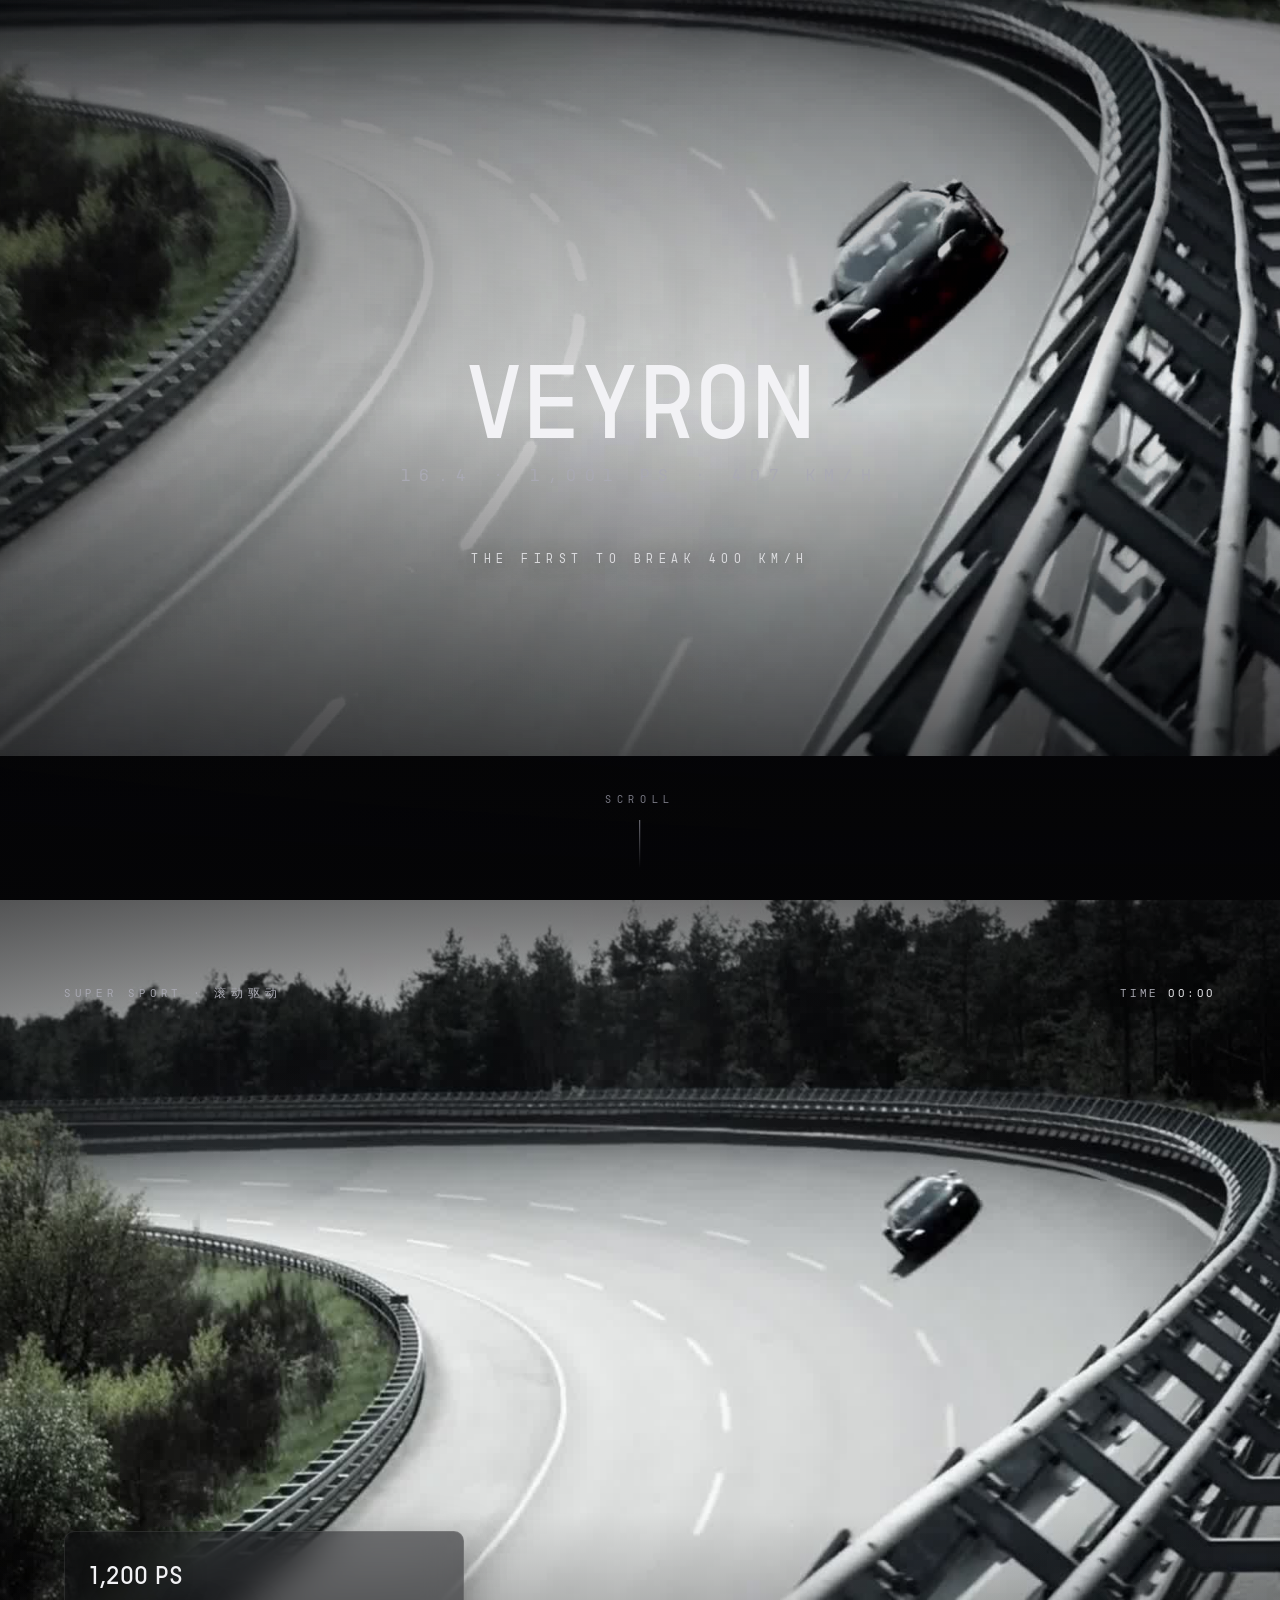
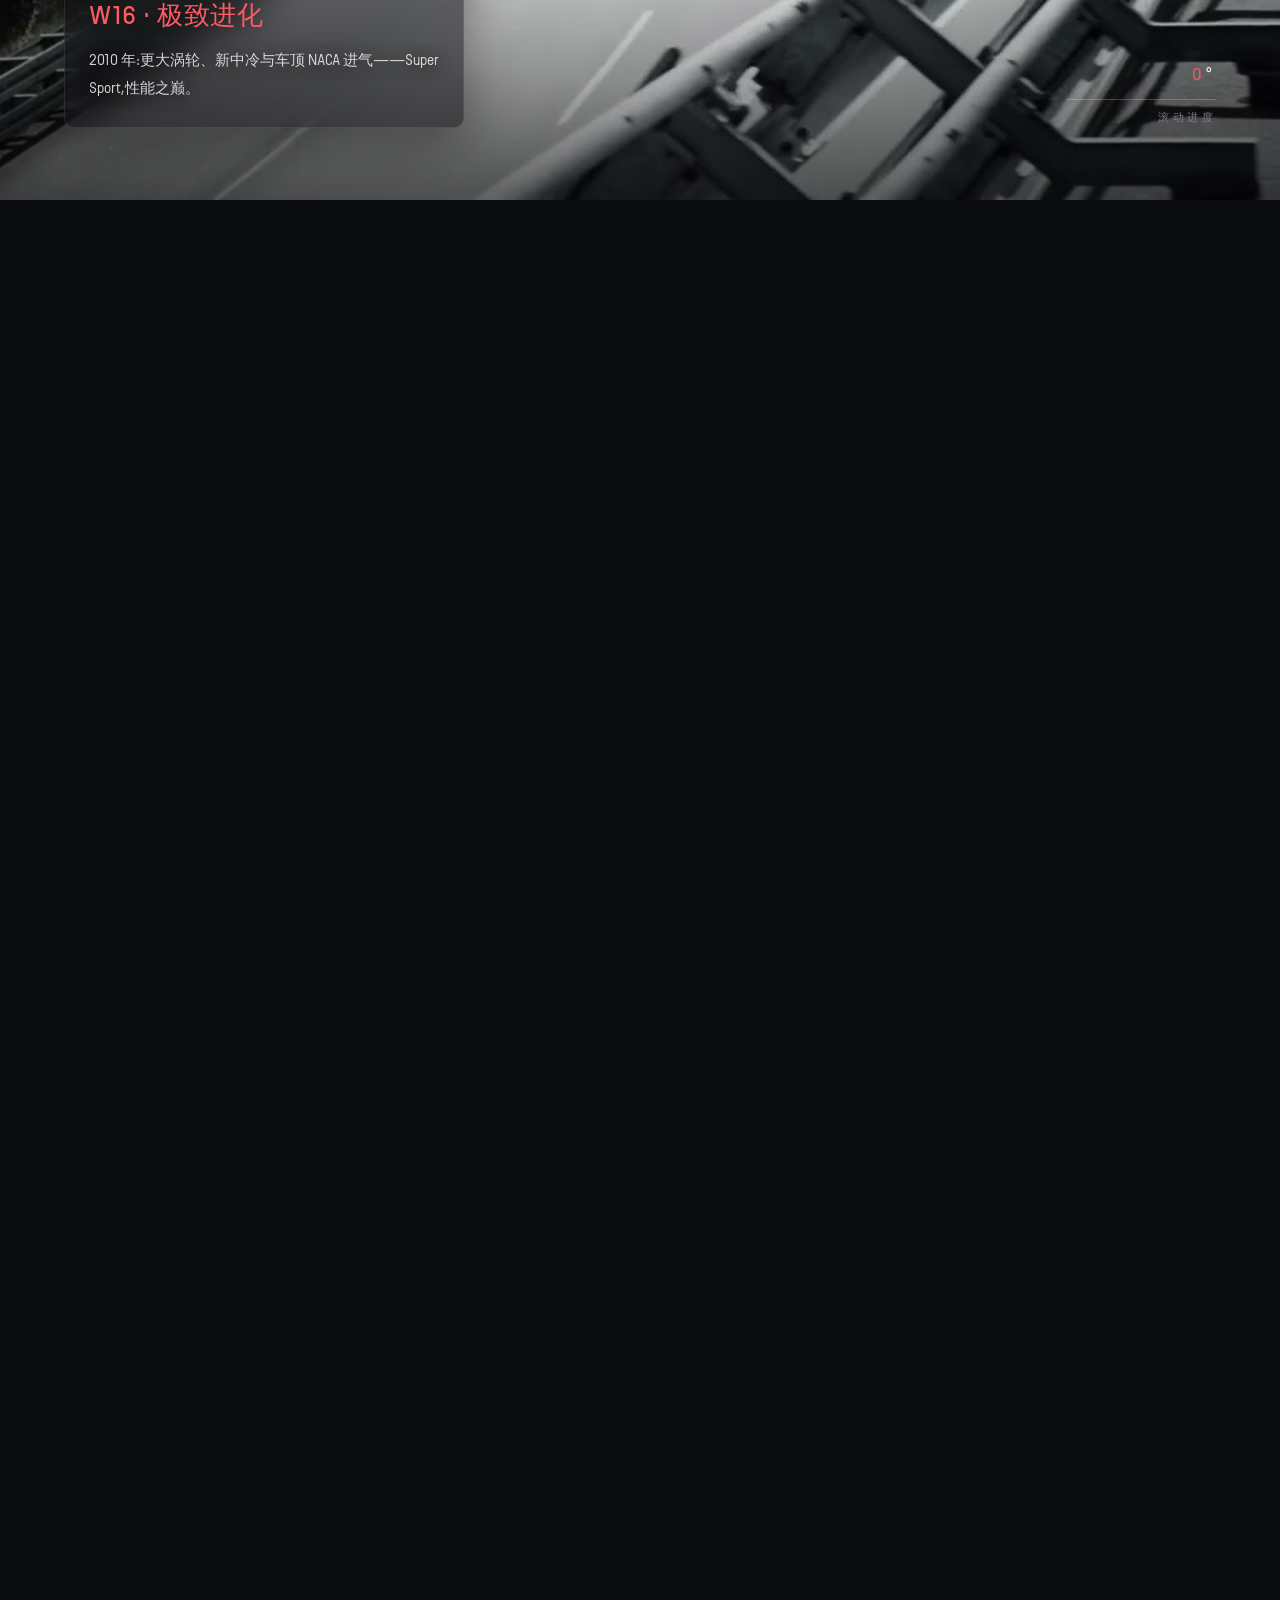
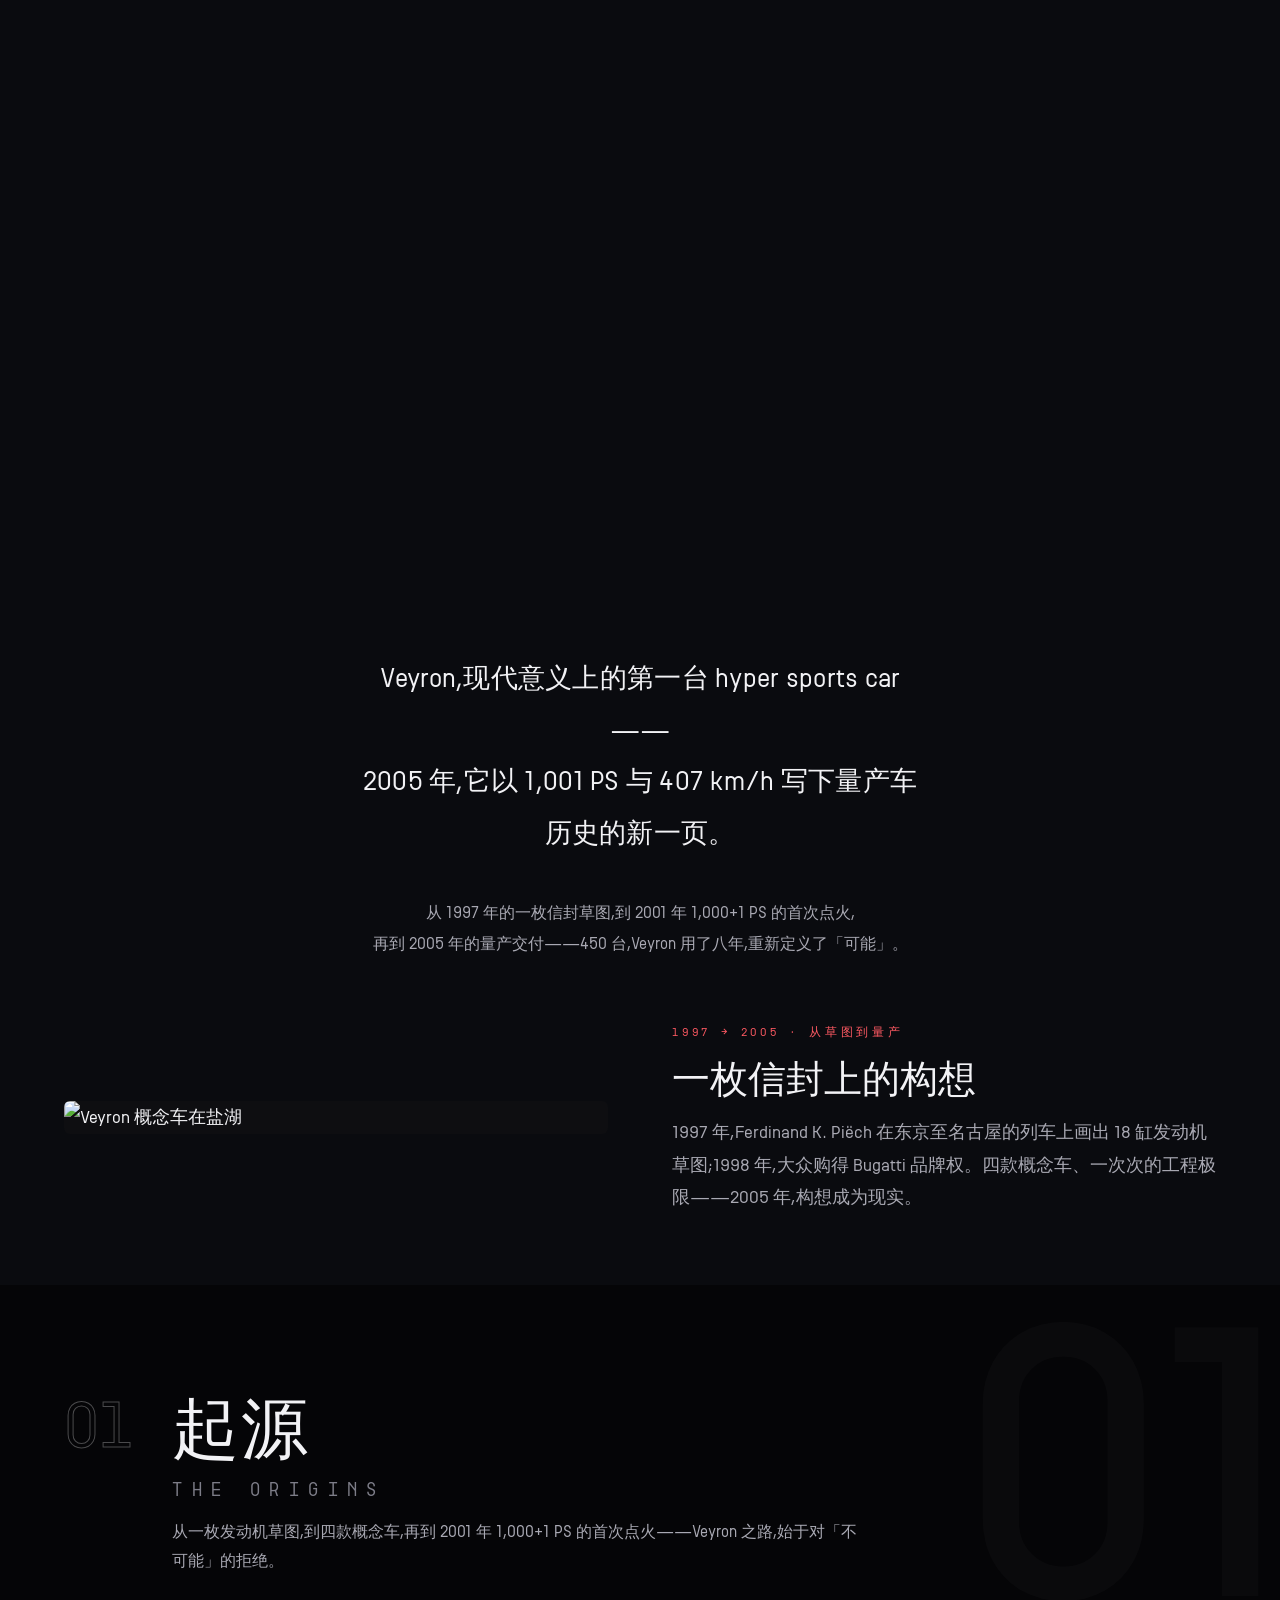
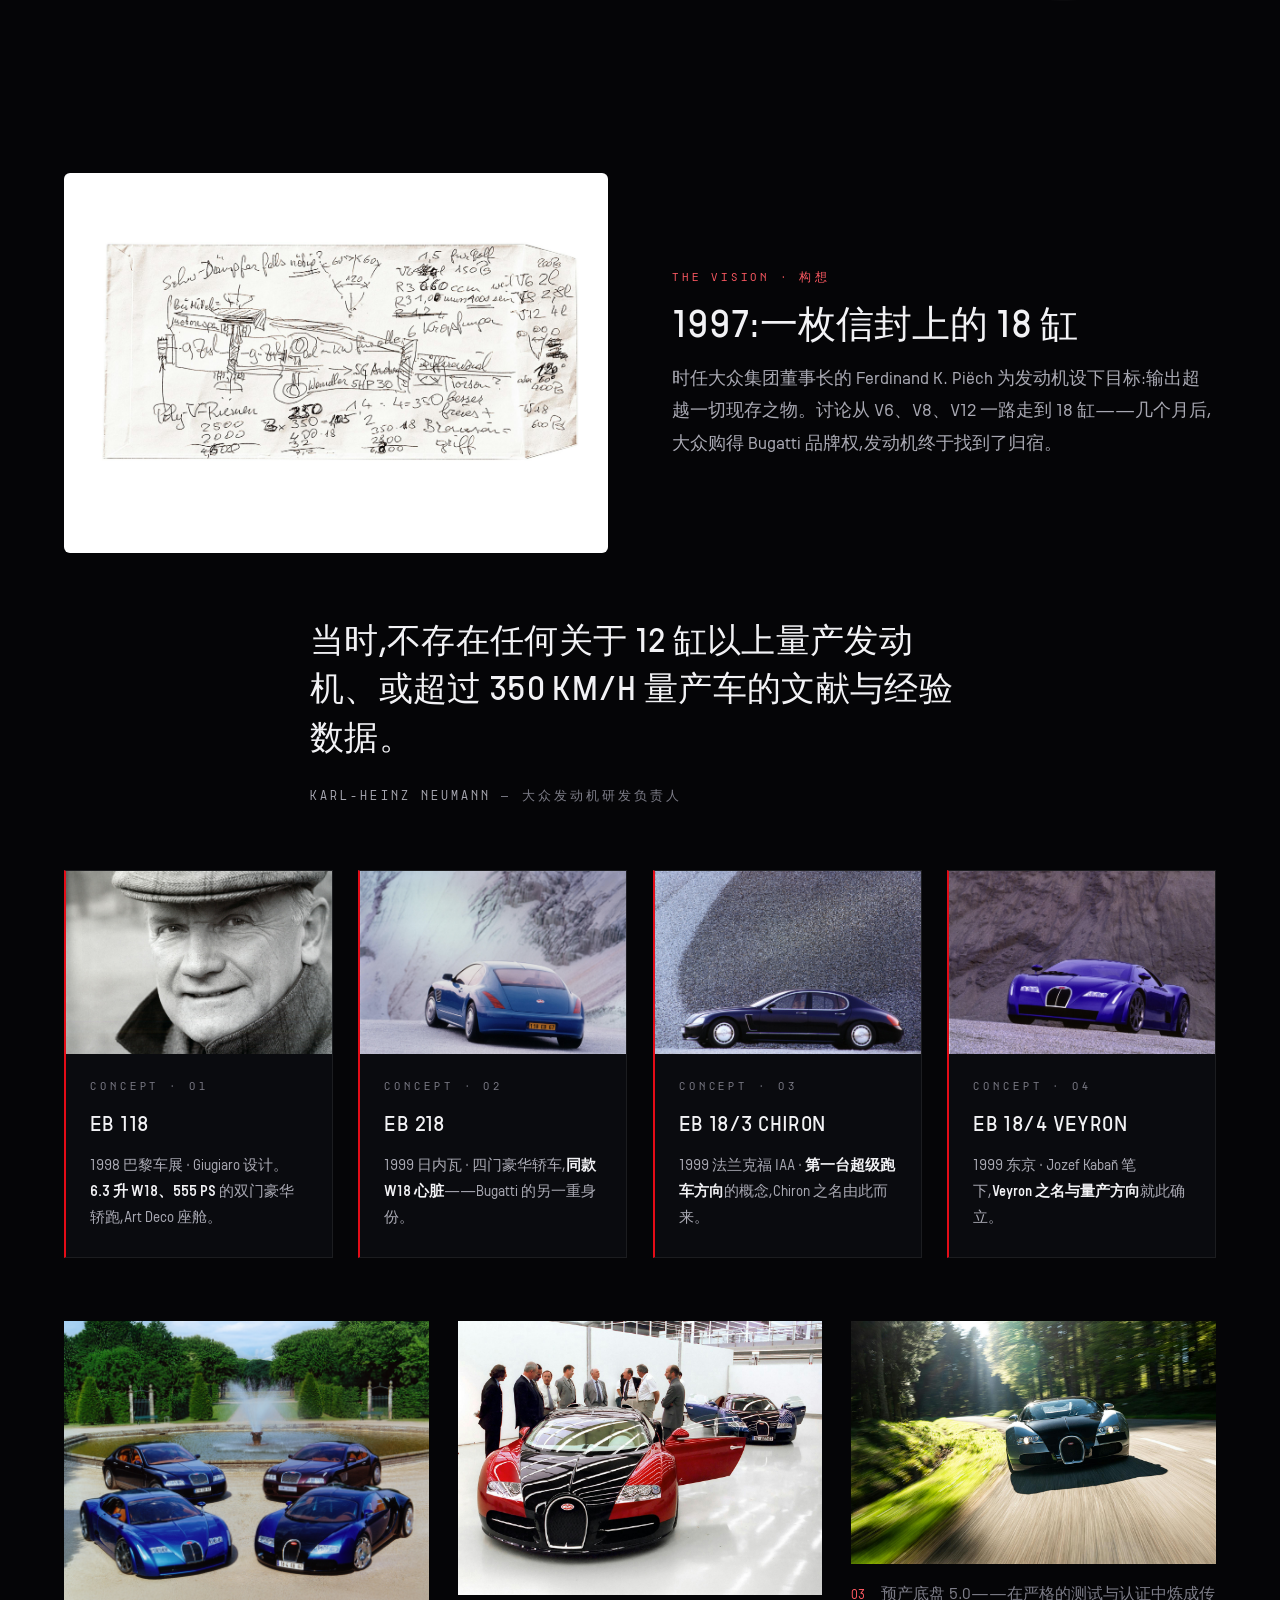
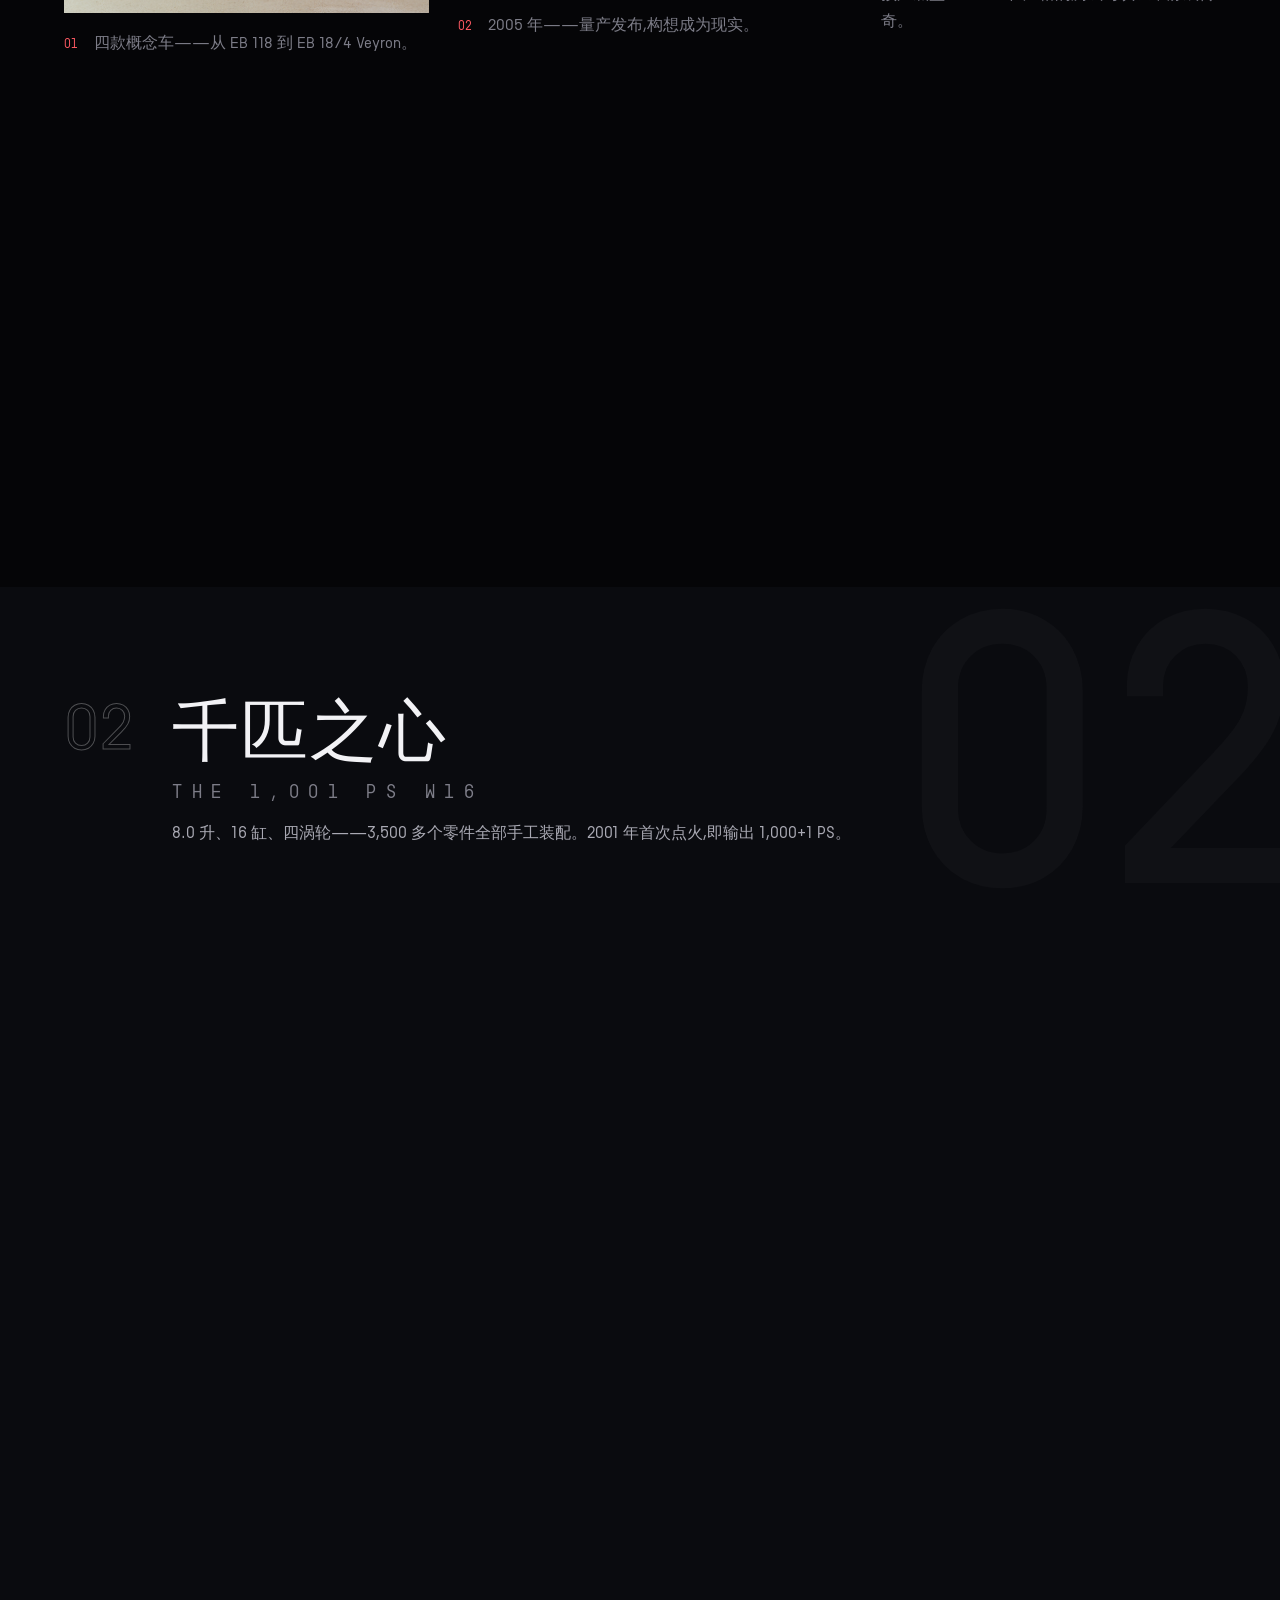
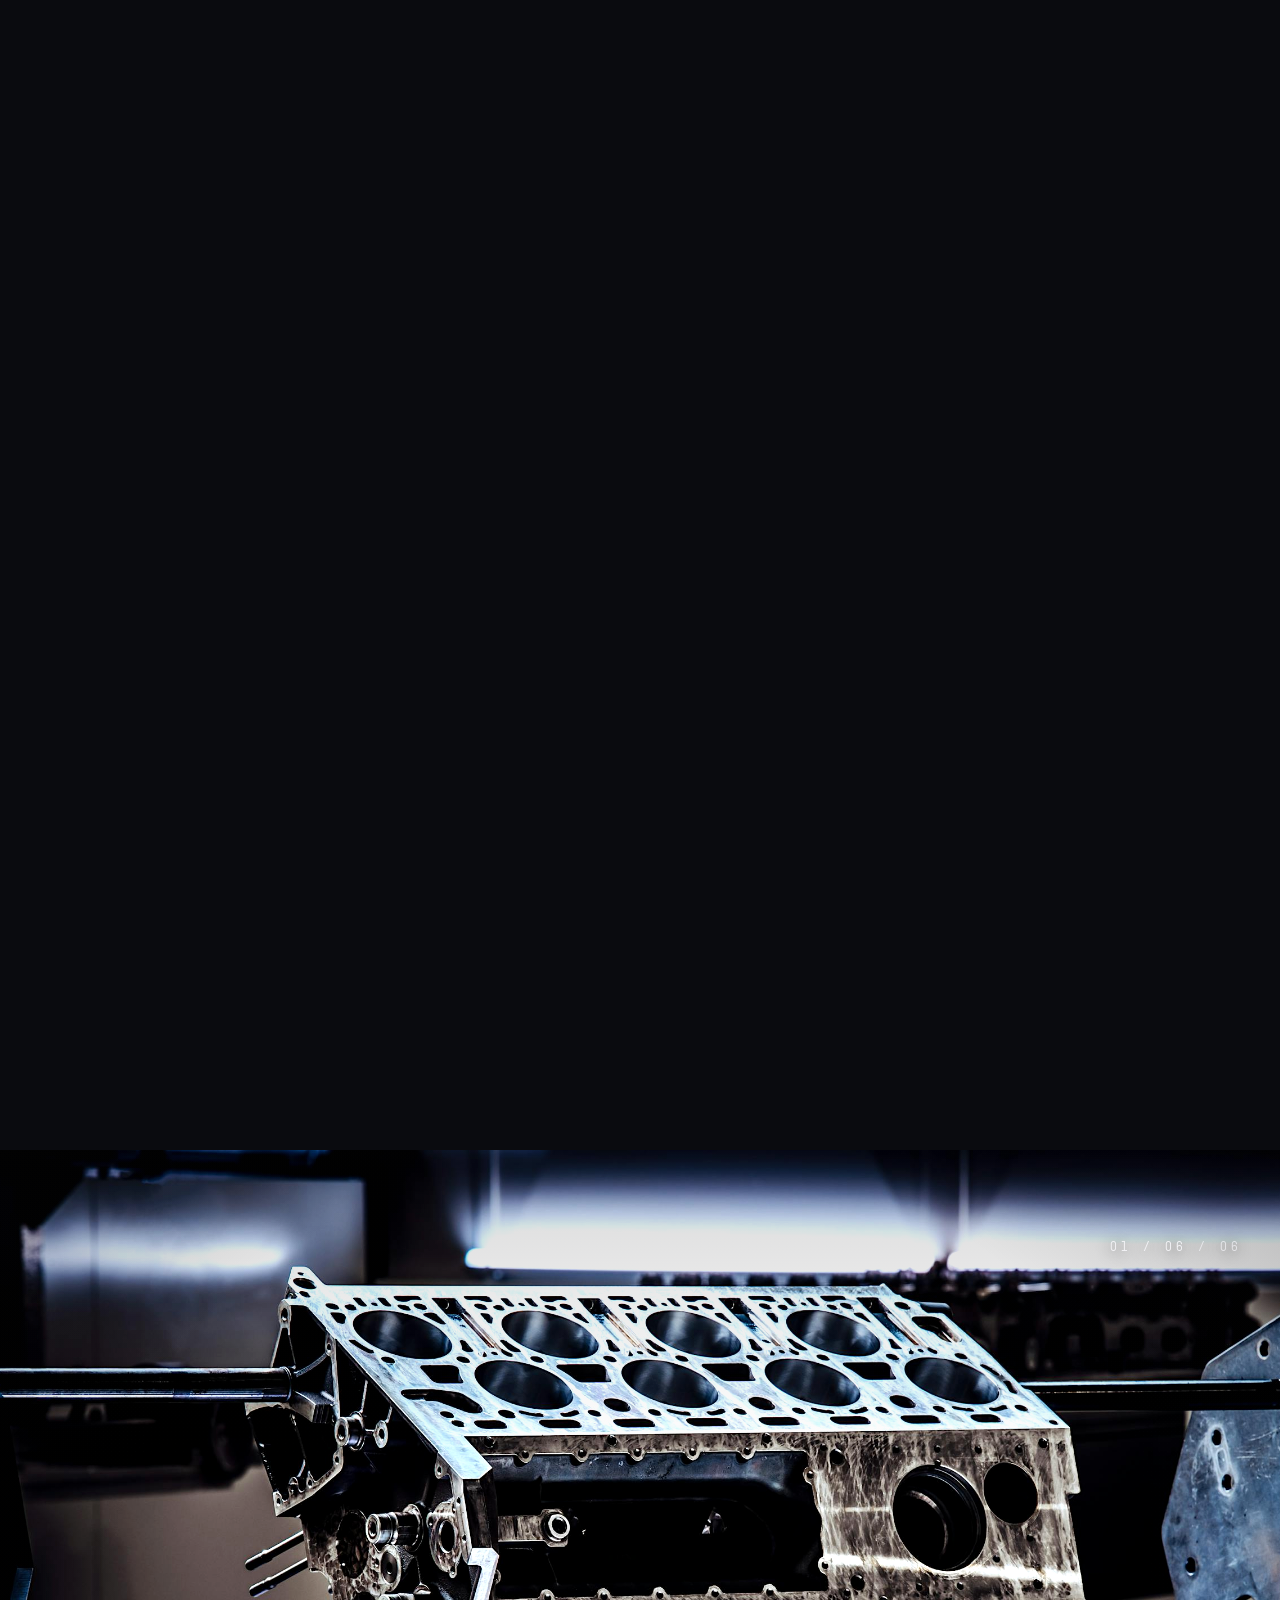
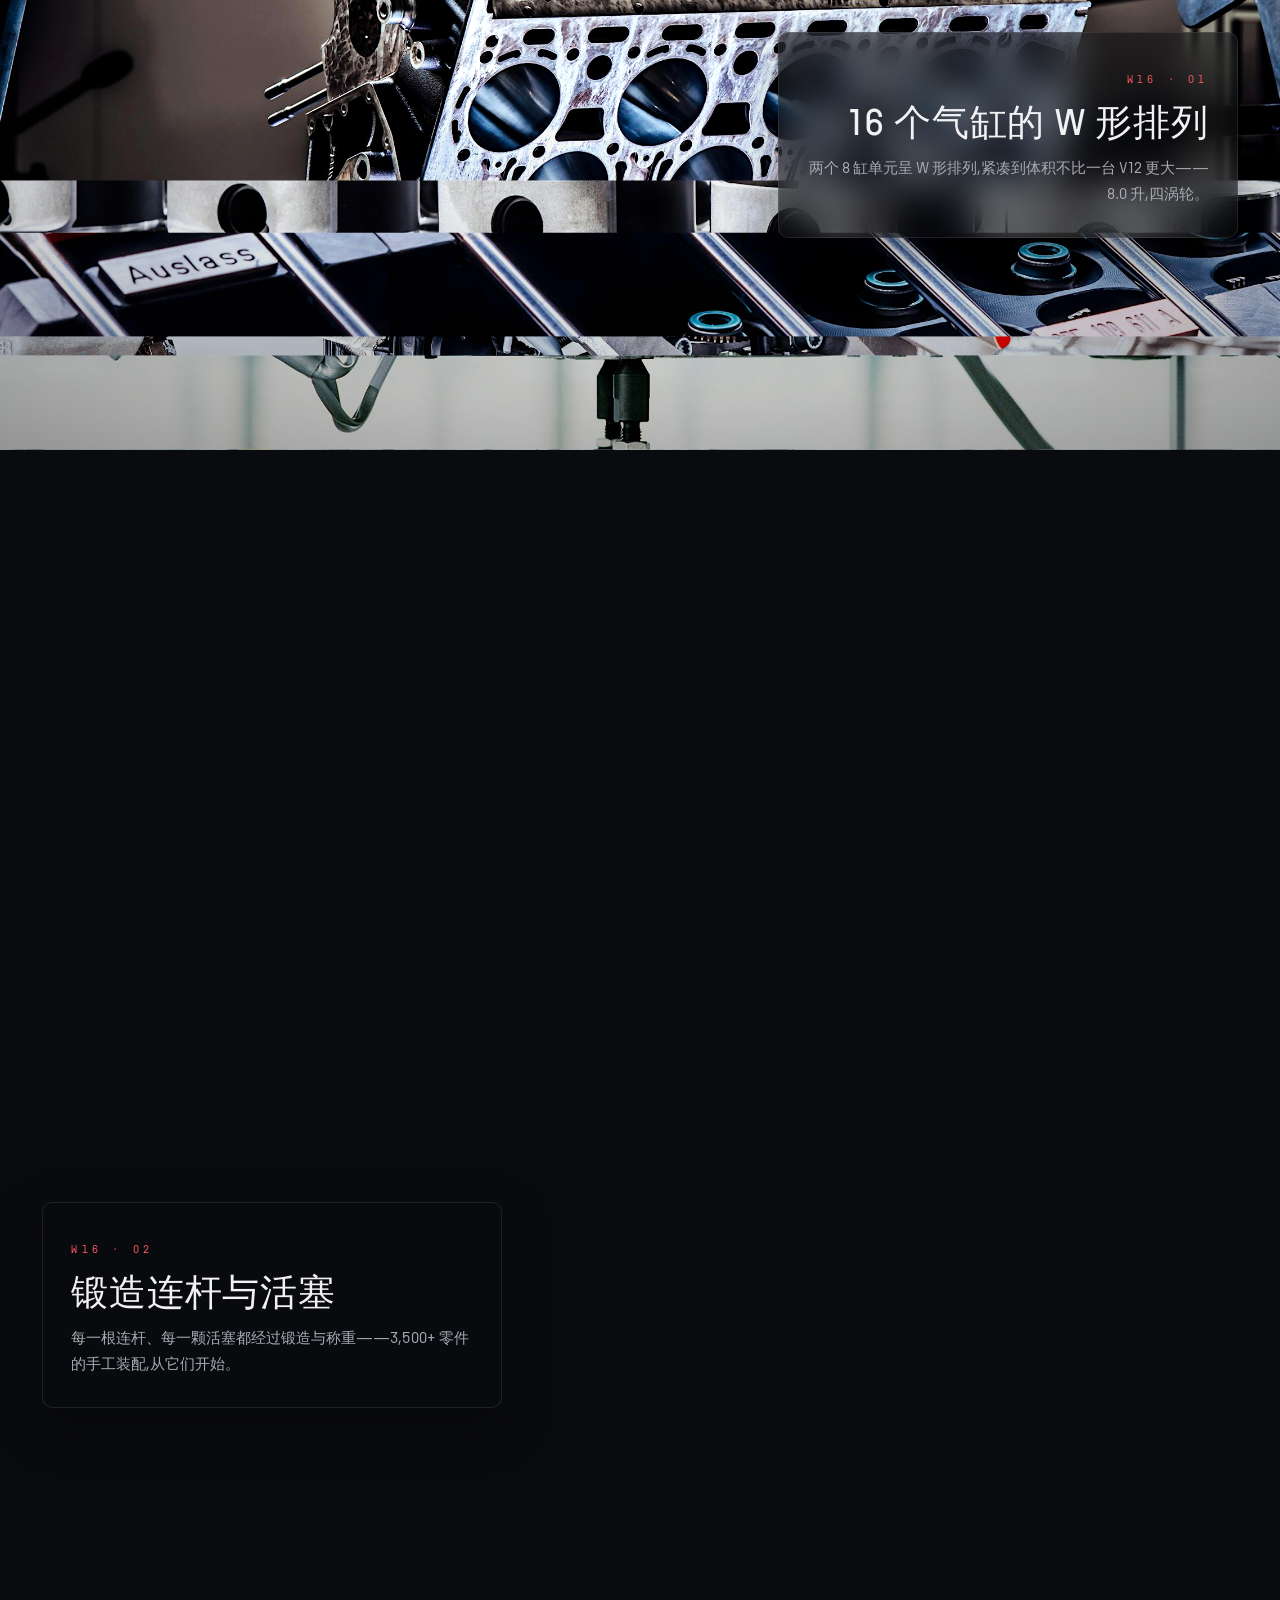
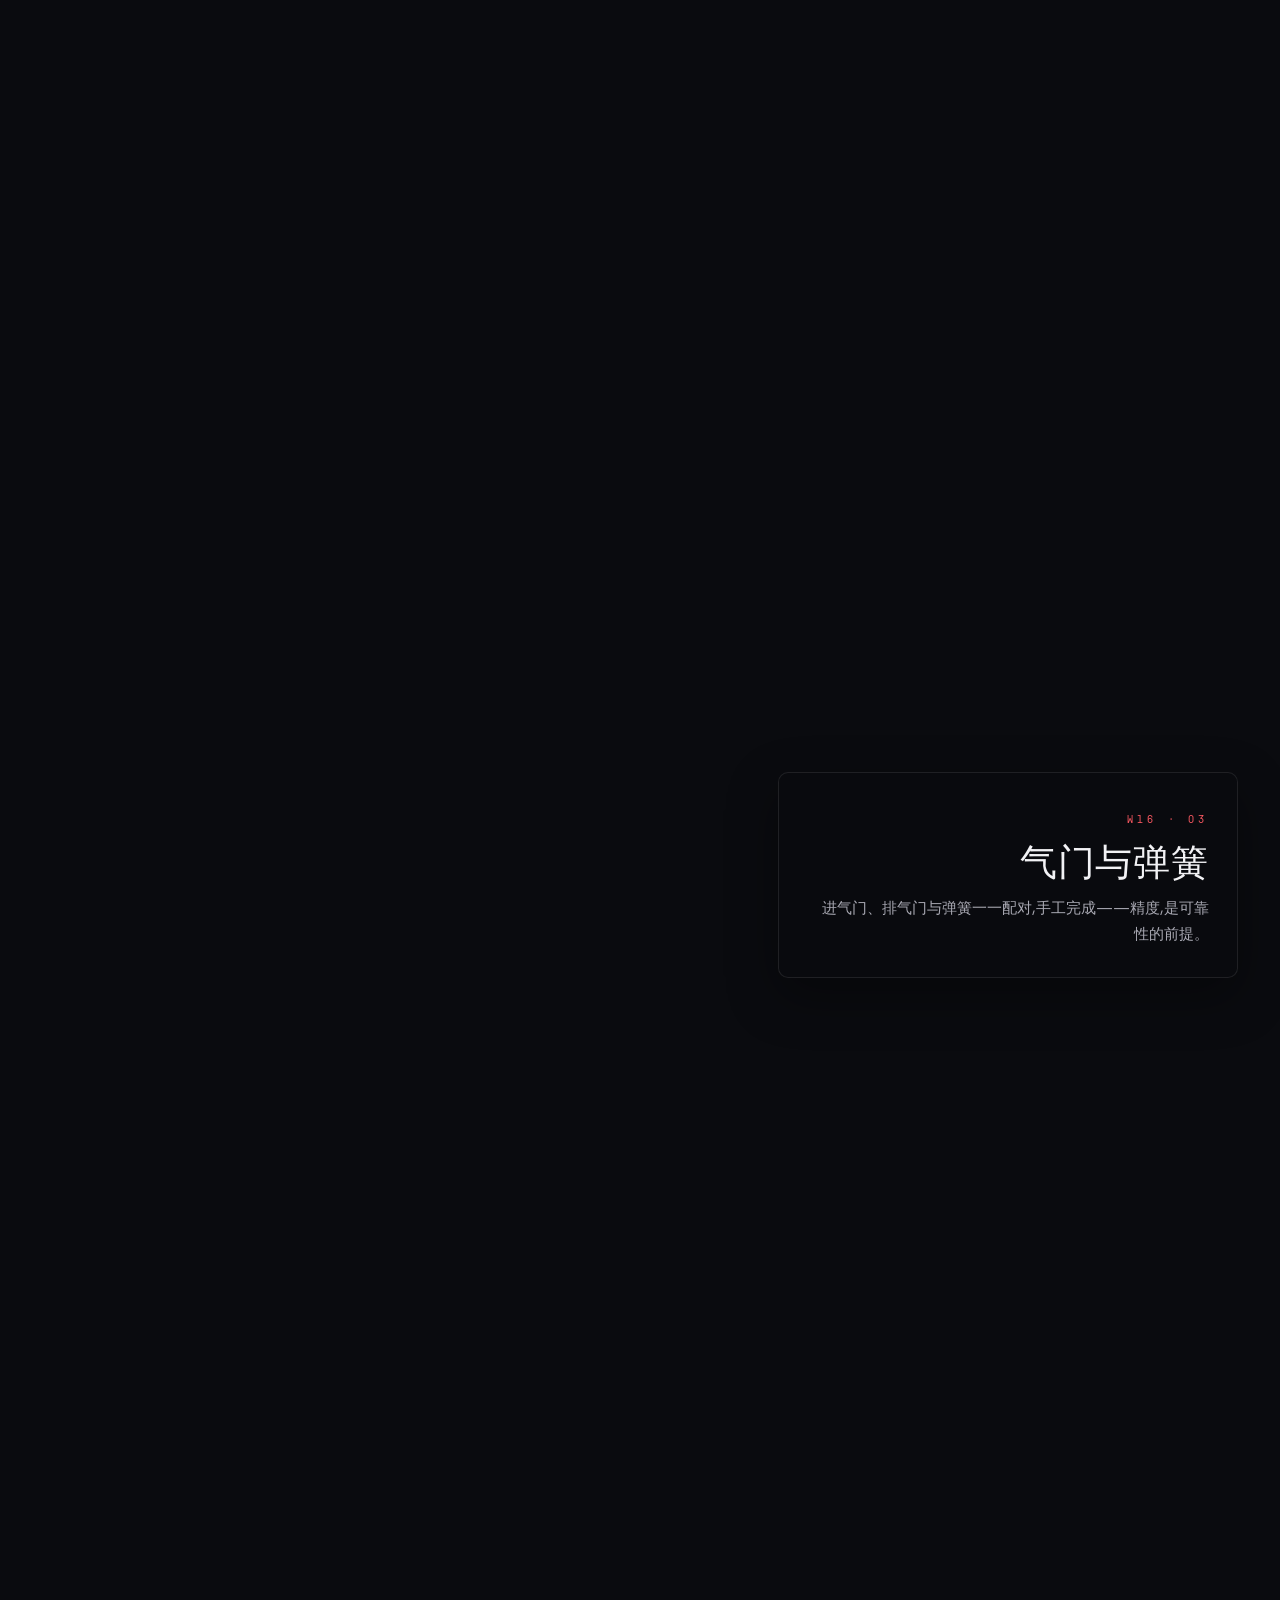
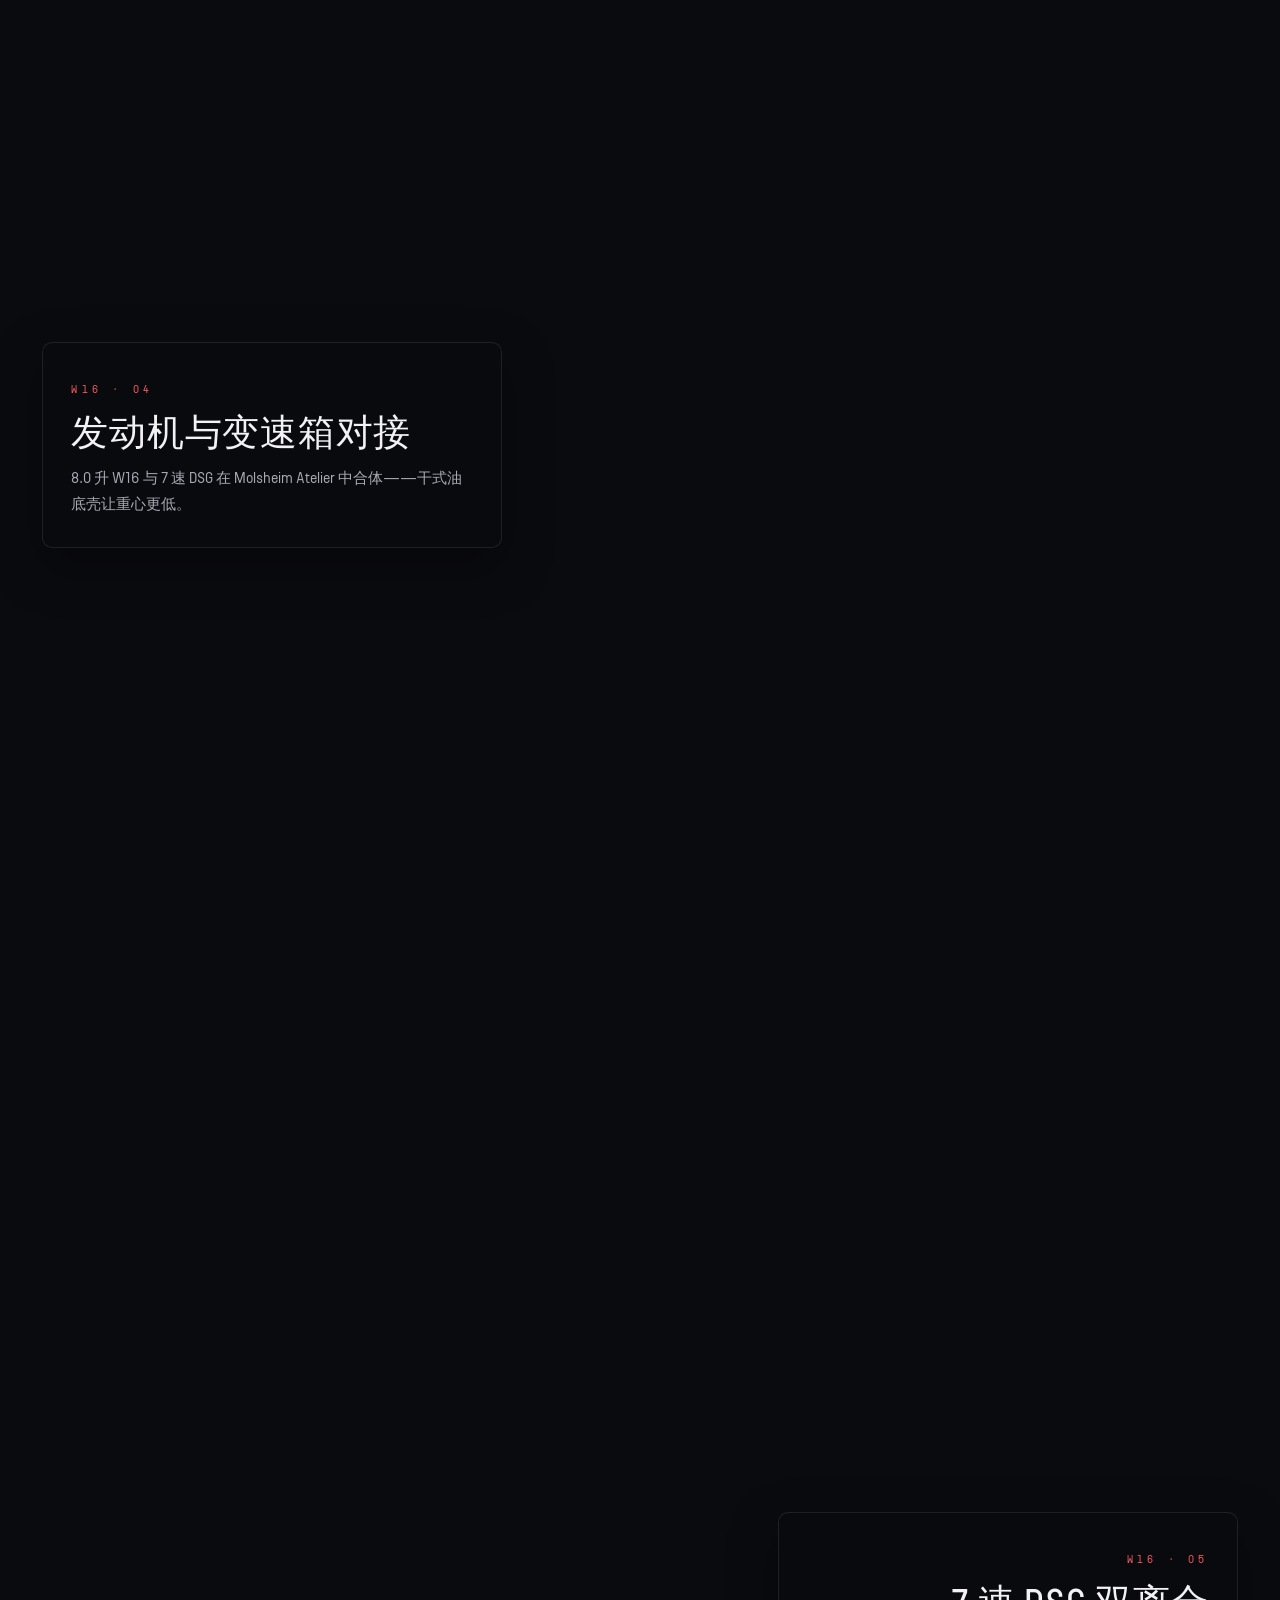
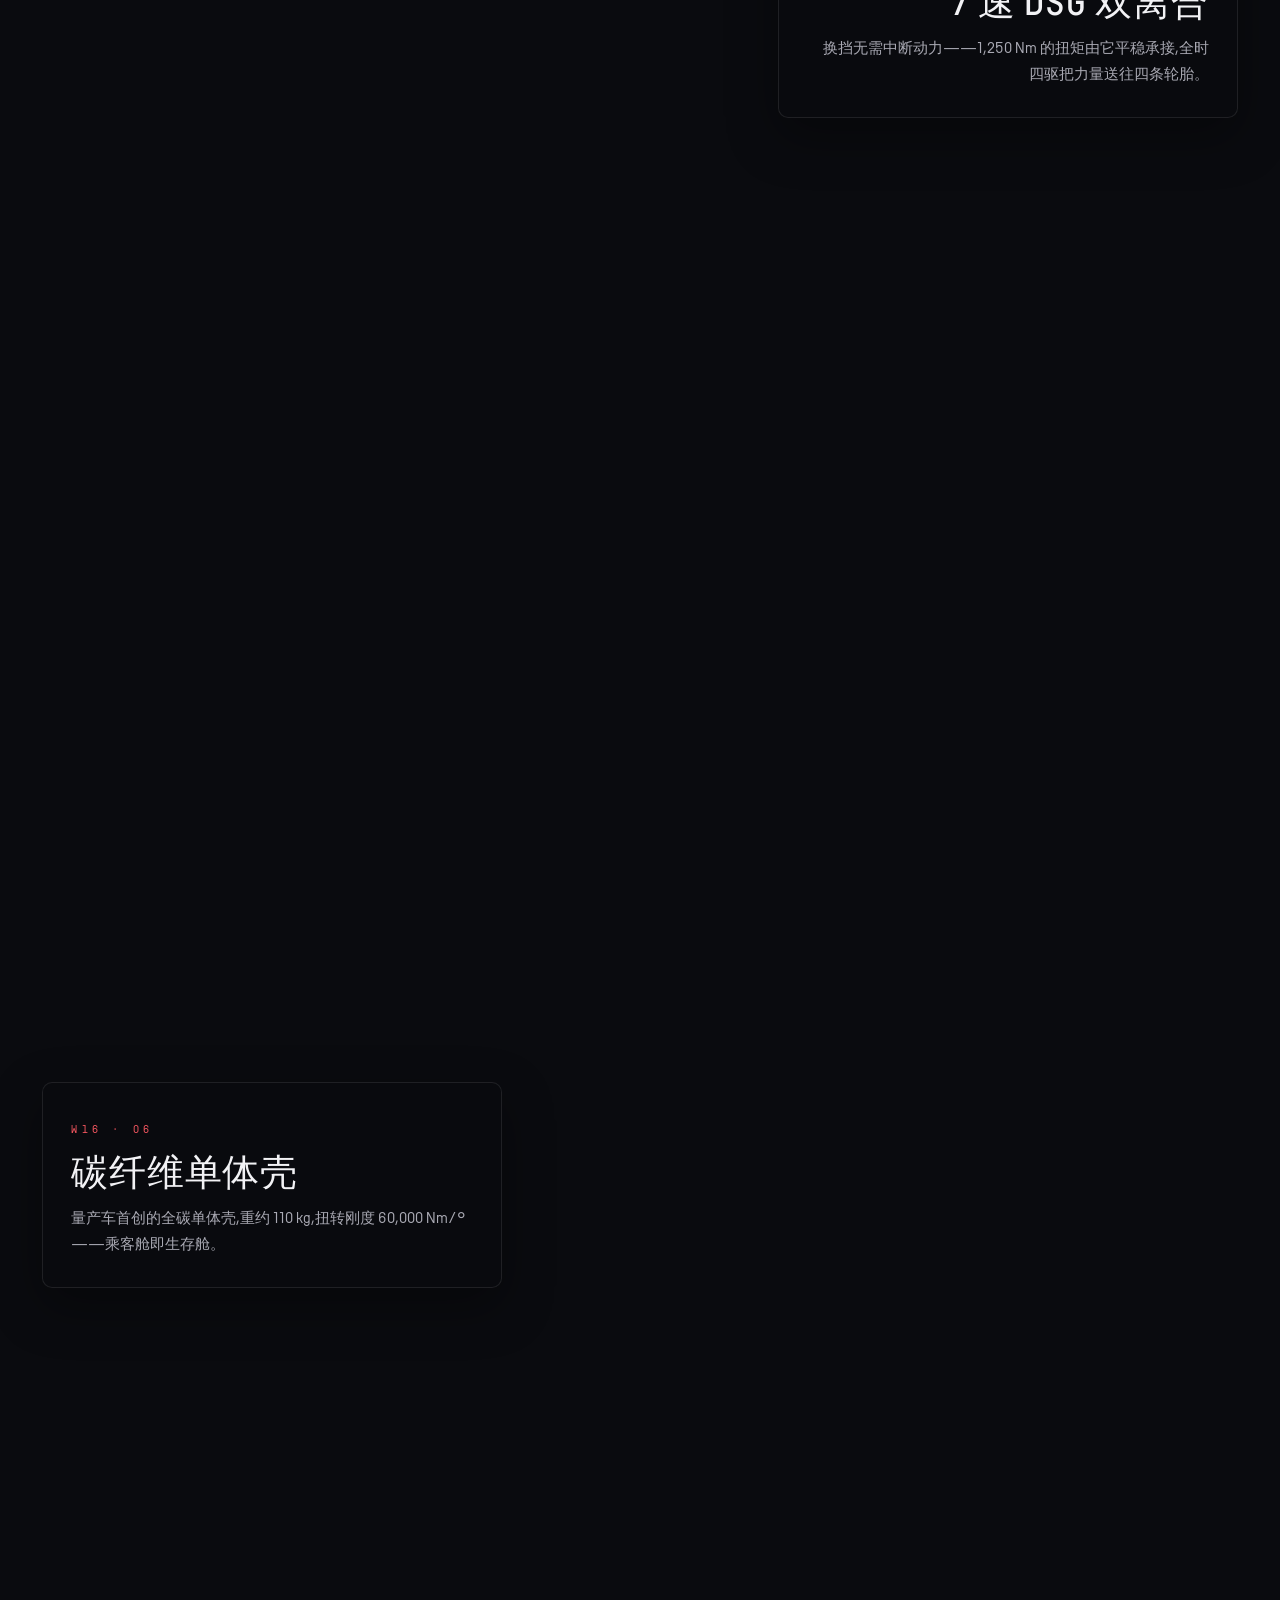
==== commit 86a687b8: "按反馈优化:hero 换 Super Sport 视频;scrub 换连续驾驶视频(20s 流畅);删 01 章勒芒双图;02 章视频改图片;hcards 加引言与间距;研发测试独立为 03 章(8 " ====
--- a/index.html
+++ b/index.html
@@ -36,11 +36,12 @@
     <a href="#intro"><span class="idx">序</span>360° 环绕</a>
     <a href="#origins"><span class="idx">01</span>起源</a>
     <a href="#power"><span class="idx">02</span>千匹之心</a>
-    <a href="#records"><span class="idx">03</span>速度纪录</a>
-    <a href="#bespoke"><span class="idx">04</span>特别版</a>
-    <a href="#legends"><span class="idx">05</span>传奇版</a>
-    <a href="#legacy"><span class="idx">06</span>传承 · F.K.P.</a>
-    <a href="#specs"><span class="idx">07</span>技术规格</a>
+    <a href="#testing"><span class="idx">03</span>研发测试</a>
+    <a href="#records"><span class="idx">04</span>速度纪录</a>
+    <a href="#bespoke"><span class="idx">05</span>特别版</a>
+    <a href="#legends"><span class="idx">06</span>传奇版</a>
+    <a href="#legacy"><span class="idx">07</span>传承 · F.K.P.</a>
+    <a href="#specs"><span class="idx">08</span>技术规格</a>
   </nav>
   <p class="menu-overlay__sub">BUGATTI — VEYRON · MOLSHEIM</p>
 </div>
@@ -57,7 +58,9 @@
 <section class="hero" id="hero">
   <div class="hero__media">
     <div class="hero__parallax">
-      <img src="img/hero-front.jpg" alt="Bugatti Veyron 16.4">
+      <video autoplay muted loop playsinline preload="metadata" poster="video/hero-poster.jpg">
+        <source src="video/hero-main.mp4" type="video/mp4">
+      </video>
     </div>
     <div class="hero__veil"></div>
   </div>
@@ -74,33 +77,33 @@
 <!-- ============ 序 · 360° 环绕 + 诞生(无章节标题) ============ -->
 <section class="chapter chapter--dark" id="intro" style="padding-top:0;">
   <div class="scrub">
-    <div class="scrub__track" data-dur="15">
+    <div class="scrub__track" data-dur="20">
       <div class="scrub__sticky">
         <video class="scrub__video" src="video/veyron-360.mp4" muted playsinline preload="none" poster="img/scrub-poster.jpg"></video>
         <img class="scrub__poster" src="img/scrub-poster.jpg" alt="Veyron 家族 360°">
         <div class="scrub__veil"></div>
         <div class="scrub__ui">
-          <span class="scrub__label">360° · 滚动驱动</span>
+          <span class="scrub__label">SUPER SPORT · 滚动驱动</span>
           <span class="scrub__prog mono">TIME <b>00:00</b></span>
         </div>
         <div class="scrub__texts">
           <div class="scrub__text is-on">
-            <h3>2008 · 敞篷的诞生<br><em>GRAND SPORT</em></h3>
-            <p>Veyron 家族第一款敞篷:1,001 PS 与可拆卸硬顶,闭顶极速 407 km/h。</p>
+            <h3>1,200 PS<br><em>W16 · 极致进化</em></h3>
+            <p>2010 年:更大涡轮、新中冷与车顶 NACA 进气——Super Sport,性能之巅。</p>
           </div>
           <div class="scrub__text">
-            <h3>2010 · 431.072 KM/H<br><em>SUPER SPORT</em></h3>
-            <p>1,200 PS、NACA 车顶进气,2010 年 7 月刷新量产车世界纪录。</p>
+            <h3>431.072 KM/H<br><em>世界纪录</em></h3>
+            <p>2010 年 7 月 4 日,Pierre-Henri Raphanel 在 Ehra-Lessien 刷新量产车世界纪录。</p>
           </div>
           <div class="scrub__text">
-            <h3>2012 · 敞篷极速纪录<br><em>GRAND SPORT VITESSE</em></h3>
-            <p>1,200 PS 的敞篷之王,2013 年以 408.84 km/h 创下敞篷量产车纪录。</p>
+            <h3>30 台<br><em>限量传奇</em></h3>
+            <p>以纪录之车为蓝本——Veyron 家族的性能顶点,限量 30 台。</p>
           </div>
         </div>
         <div class="scrub__meter" aria-hidden="true">
           <span class="scrub__deg"><b>0</b>°</span>
           <i></i>
-          <span>旋转角度</span>
+          <span>滚动进度</span>
         </div>
       </div>
     </div>
@@ -218,16 +221,6 @@
       </div>
     </div>
 
-    <div class="figrow figrow--2 reveal">
-      <figure class="figure">
-        <div class="figure__media"><img src="img/hist-lemans-1939.jpg" alt="1939 年勒芒" loading="lazy"></div>
-        <figcaption class="figure__cap"><span class="no">04</span><span class="zh">1939 勒芒——Pierre Veyron 与 57G Tank 的冠军时刻。</span></figcaption>
-      </figure>
-      <figure class="figure">
-        <div class="figure__media"><img src="img/hist-57g-tank.jpg" alt="Type 57G Tank" loading="lazy"></div>
-        <figcaption class="figure__cap"><span class="no">05</span><span class="zh">Type 57G Tank——1937 与 1939 两度勒芒夺冠。</span></figcaption>
-      </figure>
-    </div>
   </div>
 </section>
 
@@ -246,9 +239,7 @@
 <section class="chapter chapter--dark">
   <div class="wrap" style="margin-top:clamp(3rem,7vh,5rem);">
     <div class="chapter-video reveal">
-      <video autoplay muted loop playsinline preload="metadata" poster="video/w16-poster.jpg" data-autoview>
-        <source src="video/w16-engine.mp4" type="video/mp4">
-      </video>
+      <img src="img/w16-atelier.jpg" alt="灯道中的 Veyron 裸车身" loading="lazy">
       <div class="chapter-video__veil"></div>
       <div class="chapter-video__inner">
         <span class="chapter-video__no">W16 · THE 1,001 PS HEART</span>
@@ -389,6 +380,10 @@
       </div>
     </div>
 
+    <div class="prose prose--center reveal" style="margin-top:clamp(3.2rem,8vh,5.5rem);">
+      <p class="lead">数字,讲述这台发动机。</p>
+    </div>
+
     <div class="hcards reveal">
       <article class="hcard">
         <span class="hcard__year">W16 · 01</span>
@@ -416,40 +411,62 @@
       </article>
     </div>
 
-    <!-- 全球测试:从 Ladoux 到 Ehra-Lessien -->
-    <div class="prose prose--center reveal" style="margin-top:clamp(3rem,7vh,5rem);">
-      <p class="lead">2001 年,Loris Bicocchi 在 Michelin 的 Ladoux 试车场完成首驾——<br>当时 Veyron 的输出,是任何其他量产车的两倍。</p>
-      <p>没有参考系,一切都要重新建立:超过 400 km/h 时,空气动力学、稳定性与制动的规则彻底改变。<br>热区、冰面、高速环道——Veyron 在全球极端条件下被反复验证,直到它足以交给普通驾驶者。</p>
-    </div>
-
-    <div class="quote reveal">
-      <blockquote>我兴奋得等不到周一的官方测试——周日就去了。</blockquote>
-      <figcaption><b>Loris Bicocchi</b> — Veyron 首席测试车手 · 2001 首驾</figcaption>
-    </div>
-
-    <div class="figrow reveal">
-      <figure class="figure">
-        <div class="figure__media"><img src="img/test-ice.jpg" alt="冰面测试" loading="lazy"></div>
-        <figcaption class="figure__cap"><span class="no">01</span><span class="zh">冬季测试——冰面之上,四驱与电子系统的极限。</span></figcaption>
-      </figure>
-      <figure class="figure">
-        <div class="figure__media"><img src="img/test-hot.jpg" alt="热区测试" loading="lazy"></div>
-        <figcaption class="figure__cap"><span class="no">02</span><span class="zh">高温测试——南非的酷暑,冷却系统的试炼。</span></figcaption>
-      </figure>
-      <figure class="figure">
-        <div class="figure__media"><img src="img/test-extreme.jpg" alt="荒漠测试" loading="lazy"></div>
-        <figcaption class="figure__cap"><span class="no">03</span><span class="zh">极端环境——世界各地的测试之旅。</span></figcaption>
-      </figure>
-    </div>
   </div>
 </section>
 
-<!-- ============ 03 速度纪录 ============ -->
-<div class="chapter-break" id="records" data-chapter>
+<!-- ============ 03 研发测试 ============ -->
+<div class="chapter-break" id="testing" data-chapter>
   <span class="chapter-break__wm" aria-hidden="true">03</span>
   <div class="chapter-break__inner">
     <span class="chapter-break__no">03</span>
     <div>
+      <h2>研发测试<span class="latin">Development &amp; Testing</span></h2>
+      <p class="chapter-break__sub">从 Michelin 的 Ladoux 到 Ehra-Lessien——在热区、冰面与高速环道上,Veyron 被验证到足以交给任何驾驶者。</p>
+    </div>
+  </div>
+</div>
+
+<section class="chapter">
+  <div class="wrap">
+    <div class="media-row reveal">
+      <div class="media-row__media">
+        <img src="img/test-bicocchi.jpg" alt="Loris Bicocchi 的头盔" loading="lazy">
+      </div>
+      <div class="media-row__body">
+        <span class="lbl">The First Drive · 2001</span>
+        <h3>Loris Bicocchi 与首驾</h3>
+        <p>2001 年,一个电话改变了 Loris Bicocchi 的职业生涯——首驾在 Michelin 的 Ladoux 试车场,一辆红黑原型车。当时 Veyron 的输出是任何其他量产车的两倍;没有参考系,一切都要重新建立。</p>
+      </div>
+    </div>
+
+    <div class="quote reveal">
+      <blockquote>我兴奋得等不到周一的官方测试——周日就去了。</blockquote>
+      <figcaption><b>Loris Bicocchi</b> — Veyron 首席测试车手 · 2001 首驾</figcaption>
+    </div>
+
+    <div class="figrow reveal">
+      <figure class="figure">
+        <div class="figure__media"><img src="img/test-ice.jpg" alt="冰面测试" loading="lazy"></div>
+        <figcaption class="figure__cap"><span class="no">01</span><span class="zh">冬季测试——冰面之上,四驱与电子系统的极限。</span></figcaption>
+      </figure>
+      <figure class="figure">
+        <div class="figure__media"><img src="img/test-hot.jpg" alt="热区测试" loading="lazy"></div>
+        <figcaption class="figure__cap"><span class="no">02</span><span class="zh">高温测试——南非的酷暑,冷却系统的试炼。</span></figcaption>
+      </figure>
+      <figure class="figure">
+        <div class="figure__media"><img src="img/test-extreme.jpg" alt="荒漠测试" loading="lazy"></div>
+        <figcaption class="figure__cap"><span class="no">03</span><span class="zh">极端环境——世界各地的测试之旅。</span></figcaption>
+      </figure>
+    </div>
+  </div>
+</section>
+
+<!-- ============ 04 速度纪录 ============ -->
+<div class="chapter-break" id="records" data-chapter>
+  <span class="chapter-break__wm" aria-hidden="true">04</span>
+  <div class="chapter-break__inner">
+    <span class="chapter-break__no">04</span>
+    <div>
       <h2>速度纪录<span class="latin">The Records</span></h2>
       <p class="chapter-break__sub">2005 年 4 月 19 日,量产车首破 400 km/h;此后十年,纪录一次次被 Veyron 自己改写。</p>
     </div>
@@ -459,8 +476,8 @@
 <section class="chapter">
   <div class="wrap">
     <div class="chapter-video reveal" style="margin-top:clamp(2rem,5vh,3.5rem);">
-      <video autoplay muted loop playsinline preload="metadata" poster="video/hero-poster.jpg" data-autoview>
-        <source src="video/hero-main.mp4" type="video/mp4">
+      <video autoplay muted loop playsinline preload="metadata" poster="video/record-407-poster.jpg" data-autoview>
+        <source src="video/record-407.mp4" type="video/mp4">
       </video>
       <div class="chapter-video__veil"></div>
       <div class="chapter-video__inner">
@@ -538,37 +555,37 @@
     <div class="rec-line reveal">
       <div class="rec-line__item">
         <span class="rec-line__year">1998</span>
-        <div class="rec-line__name">EB 118<small>概念车序章 · W18</small></div>
+        <div class="rec-line__name">EB 118<small>概念车 · W18 6.3L · 1998</small></div>
         <span class="rec-line__val"><em>555</em> PS</span>
       </div>
       <div class="rec-line__item">
         <span class="rec-line__year">2001</span>
-        <div class="rec-line__name">W16 首次点火<small>Molsheim · 千匹达成</small></div>
+        <div class="rec-line__name">W16 原型机<small>Molsheim · 首次点火</small></div>
         <span class="rec-line__val"><em>1,000+1</em> PS</span>
       </div>
       <div class="rec-line__item">
         <span class="rec-line__year">2005</span>
-        <div class="rec-line__name">Veyron 16.4<small>Novacki · 量产车首破 400</small></div>
+        <div class="rec-line__name">Veyron 16.4 硬顶<small>量产车 · Novacki</small></div>
         <span class="rec-line__val"><em>407</em> km/h</span>
       </div>
       <div class="rec-line__item">
         <span class="rec-line__year">2010</span>
-        <div class="rec-line__name">Veyron 16.4 Super Sport<small>Raphanel · Ehra-Lessien</small></div>
+        <div class="rec-line__name">Veyron 16.4 Super Sport<small>限量 30 台 · Raphanel</small></div>
         <span class="rec-line__val"><em>431.072</em> km/h</span>
       </div>
       <div class="rec-line__item">
         <span class="rec-line__year">2013</span>
-        <div class="rec-line__name">Grand Sport Vitesse<small>Anthony Liu · 敞篷纪录</small></div>
+        <div class="rec-line__name">Grand Sport Vitesse<small>敞篷量产车 · Anthony Liu</small></div>
         <span class="rec-line__val"><em>408.84</em> km/h</span>
       </div>
       <div class="rec-line__item">
         <span class="rec-line__year">2015</span>
-        <div class="rec-line__name">第 450 台<small>最后一台 Veyron 售出</small></div>
+        <div class="rec-line__name">第 450 台 Veyron<small>2005–2015 · 终章</small></div>
         <span class="rec-line__val"><em>450</em> 台</span>
       </div>
       <div class="rec-line__item">
         <span class="rec-line__year">2019</span>
-        <div class="rec-line__name">Chiron Super Sport 300+<small>Wallace · 首个 300 mph</small></div>
+        <div class="rec-line__name">Chiron Super Sport 300+<small>传承 · Wallace · 300 mph</small></div>
         <span class="rec-line__val"><em>490.484</em> km/h</span>
       </div>
     </div>
@@ -587,9 +604,9 @@
 
 <!-- ============ 04 特别版 ============ -->
 <div class="chapter-break chapter-break--dark" id="bespoke" data-chapter>
-  <span class="chapter-break__wm" aria-hidden="true">04</span>
+  <span class="chapter-break__wm" aria-hidden="true">05</span>
   <div class="chapter-break__inner">
-    <span class="chapter-break__no">04</span>
+    <span class="chapter-break__no">05</span>
     <div>
       <h2>特别版<span class="latin">Bespoke</span></h2>
       <p class="chapter-break__sub">从裸碳的 Pur Sang,到瓷器的 L'Or Blanc——在 Veyron 身上,定制是一种常态:450 台,没有两台完全相同。</p>
@@ -682,9 +699,9 @@
 
 <!-- ============ 05 传奇版 ============ -->
 <div class="chapter-break" id="legends" data-chapter>
-  <span class="chapter-break__wm" aria-hidden="true">05</span>
+  <span class="chapter-break__wm" aria-hidden="true">06</span>
   <div class="chapter-break__inner">
-    <span class="chapter-break__no">05</span>
+    <span class="chapter-break__no">06</span>
     <div>
       <h2>传奇版<span class="latin">Les Légendes de Bugatti</span></h2>
       <p class="chapter-break__sub">六款传奇、18 台,全部基于 Grand Sport Vitesse——每一台,都是一段布加迪历史的现代转译。</p>
@@ -705,7 +722,7 @@
       </div>
     </div>
 
-    <div class="hcards reveal">
+    <div class="hcards hcards--3 reveal">
       <article class="hcard">
         <span class="hcard__year">2013 · 08</span>
         <h3>Jean-Pierre Wimille</h3>
@@ -772,9 +789,9 @@
 
 <!-- ============ 06 传承 · F.K.P. Hommage ============ -->
 <div class="chapter-break chapter-break--dark" id="legacy" data-chapter>
-  <span class="chapter-break__wm" aria-hidden="true">06</span>
+  <span class="chapter-break__wm" aria-hidden="true">07</span>
   <div class="chapter-break__inner">
-    <span class="chapter-break__no">06</span>
+    <span class="chapter-break__no">07</span>
     <div>
       <h2>传承<span class="latin">Legacy · F.K.P. Hommage</span></h2>
       <p class="chapter-break__sub">2026 年,Veyron 二十周年——一台新的 1-of-1,向它的缔造者 Ferdinand K. Piëch 致敬。</p>
@@ -836,9 +853,9 @@
 
 <!-- ============ 07 技术规格 ============ -->
 <div class="chapter-break" id="specs" data-chapter>
-  <span class="chapter-break__wm" aria-hidden="true">07</span>
+  <span class="chapter-break__wm" aria-hidden="true">08</span>
   <div class="chapter-break__inner">
-    <span class="chapter-break__no">07</span>
+    <span class="chapter-break__no">08</span>
     <div>
       <h2>技术规格<span class="latin">Specifications</span></h2>
       <p class="chapter-break__sub">W16 · 8.0 升 · 四涡轮 · 全时四驱。数据来自布加迪官方新闻稿与 2005 年技术规格。</p>
--- a/css/style.css
+++ b/css/style.css
@@ -1666,3 +1666,6 @@
    ============================================================ */
 .hero__wordmark { filter: none; height: auto; }
 .figrow--4 { grid-template-columns: repeat(2, 1fr); }
+/* 传奇版六卡 3×2 整齐排列 */
+.hcards--3 { grid-template-columns: repeat(3, 1fr); }
+@media (max-width: 860px) { .hcards--3 { grid-template-columns: 1fr; } }
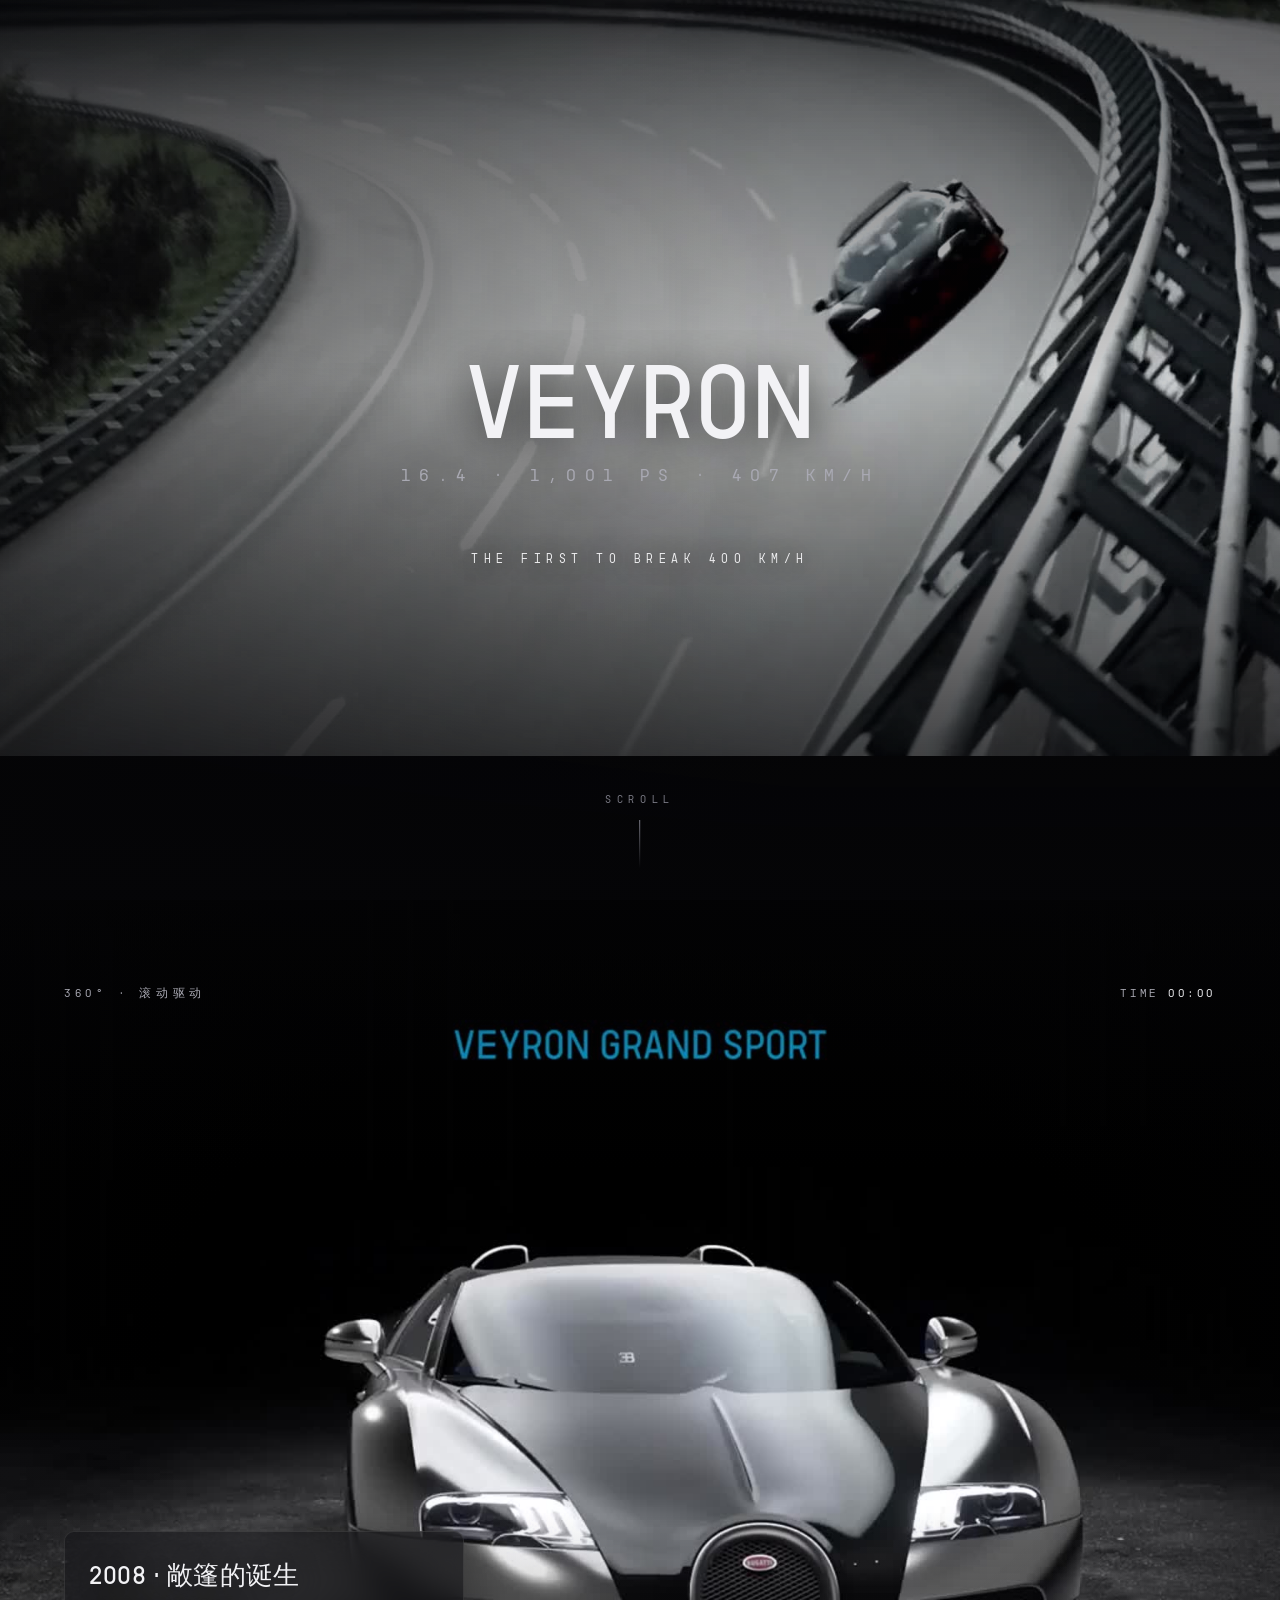
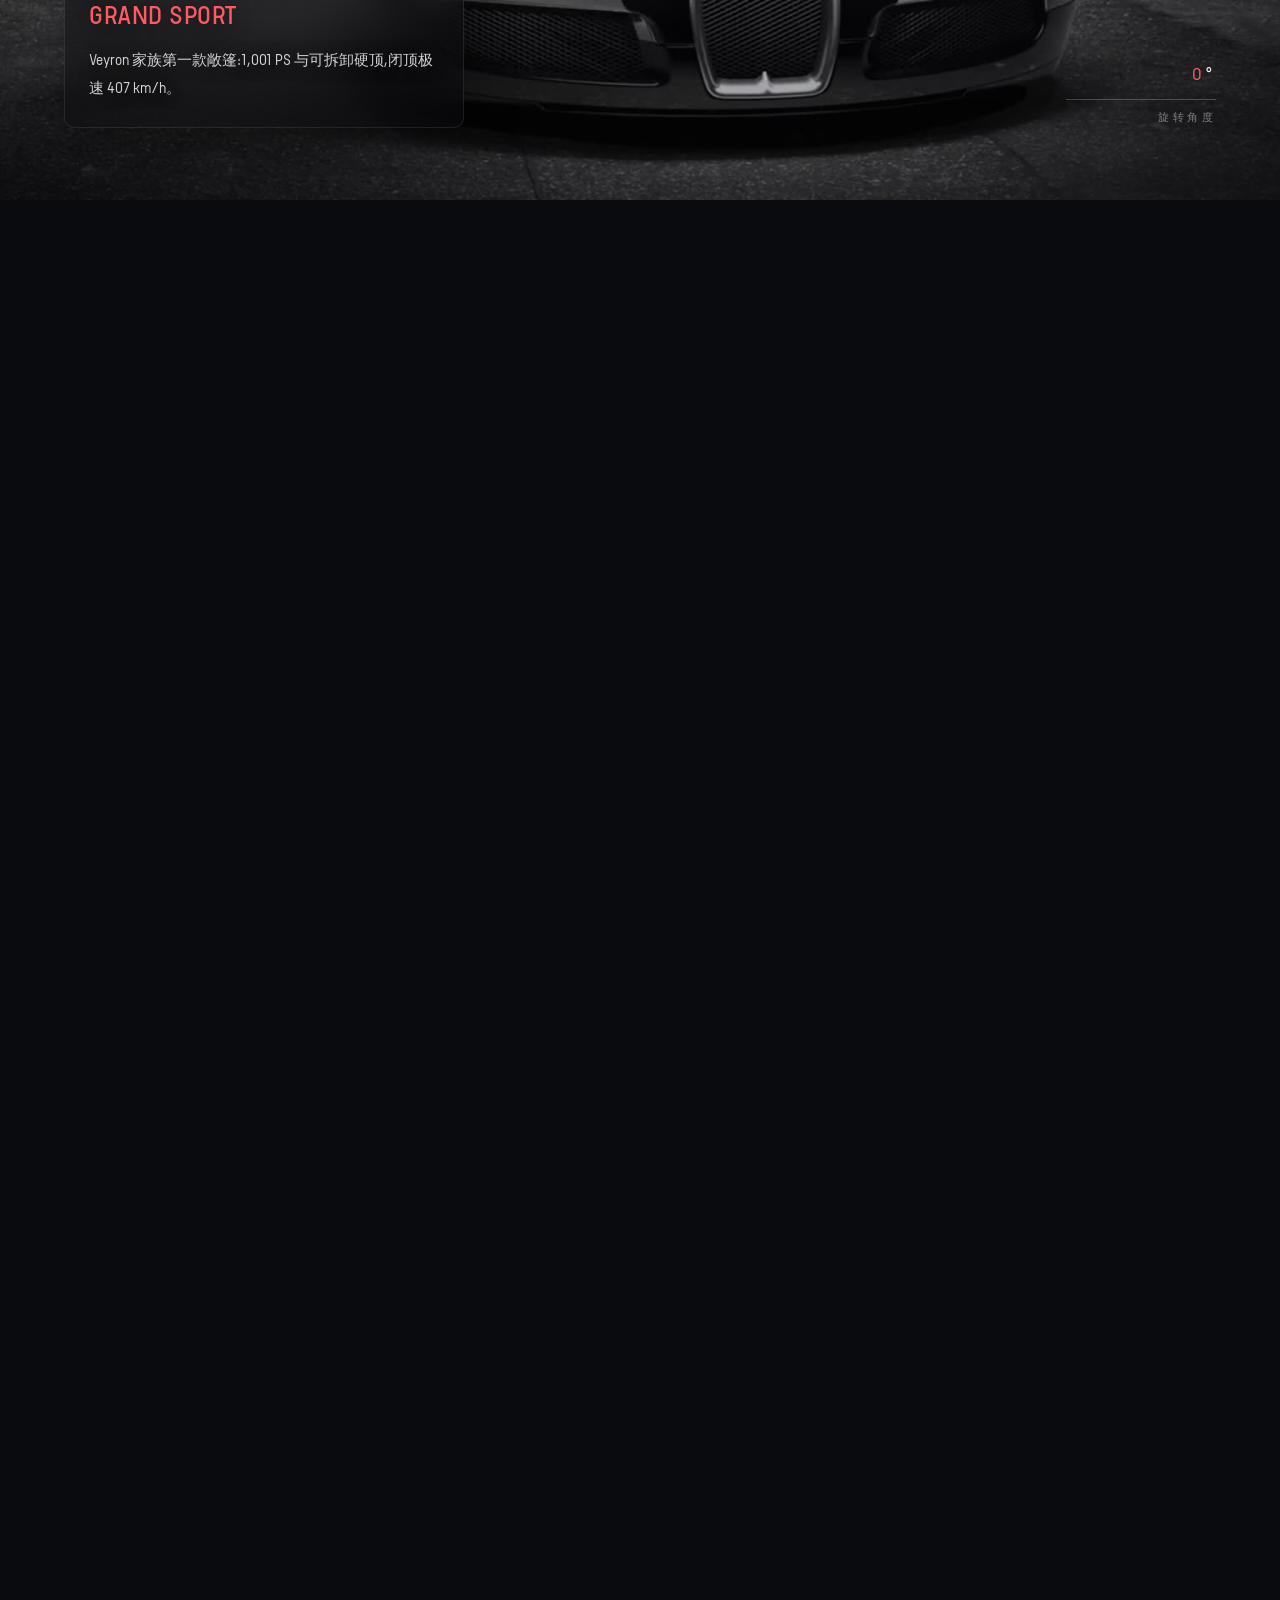
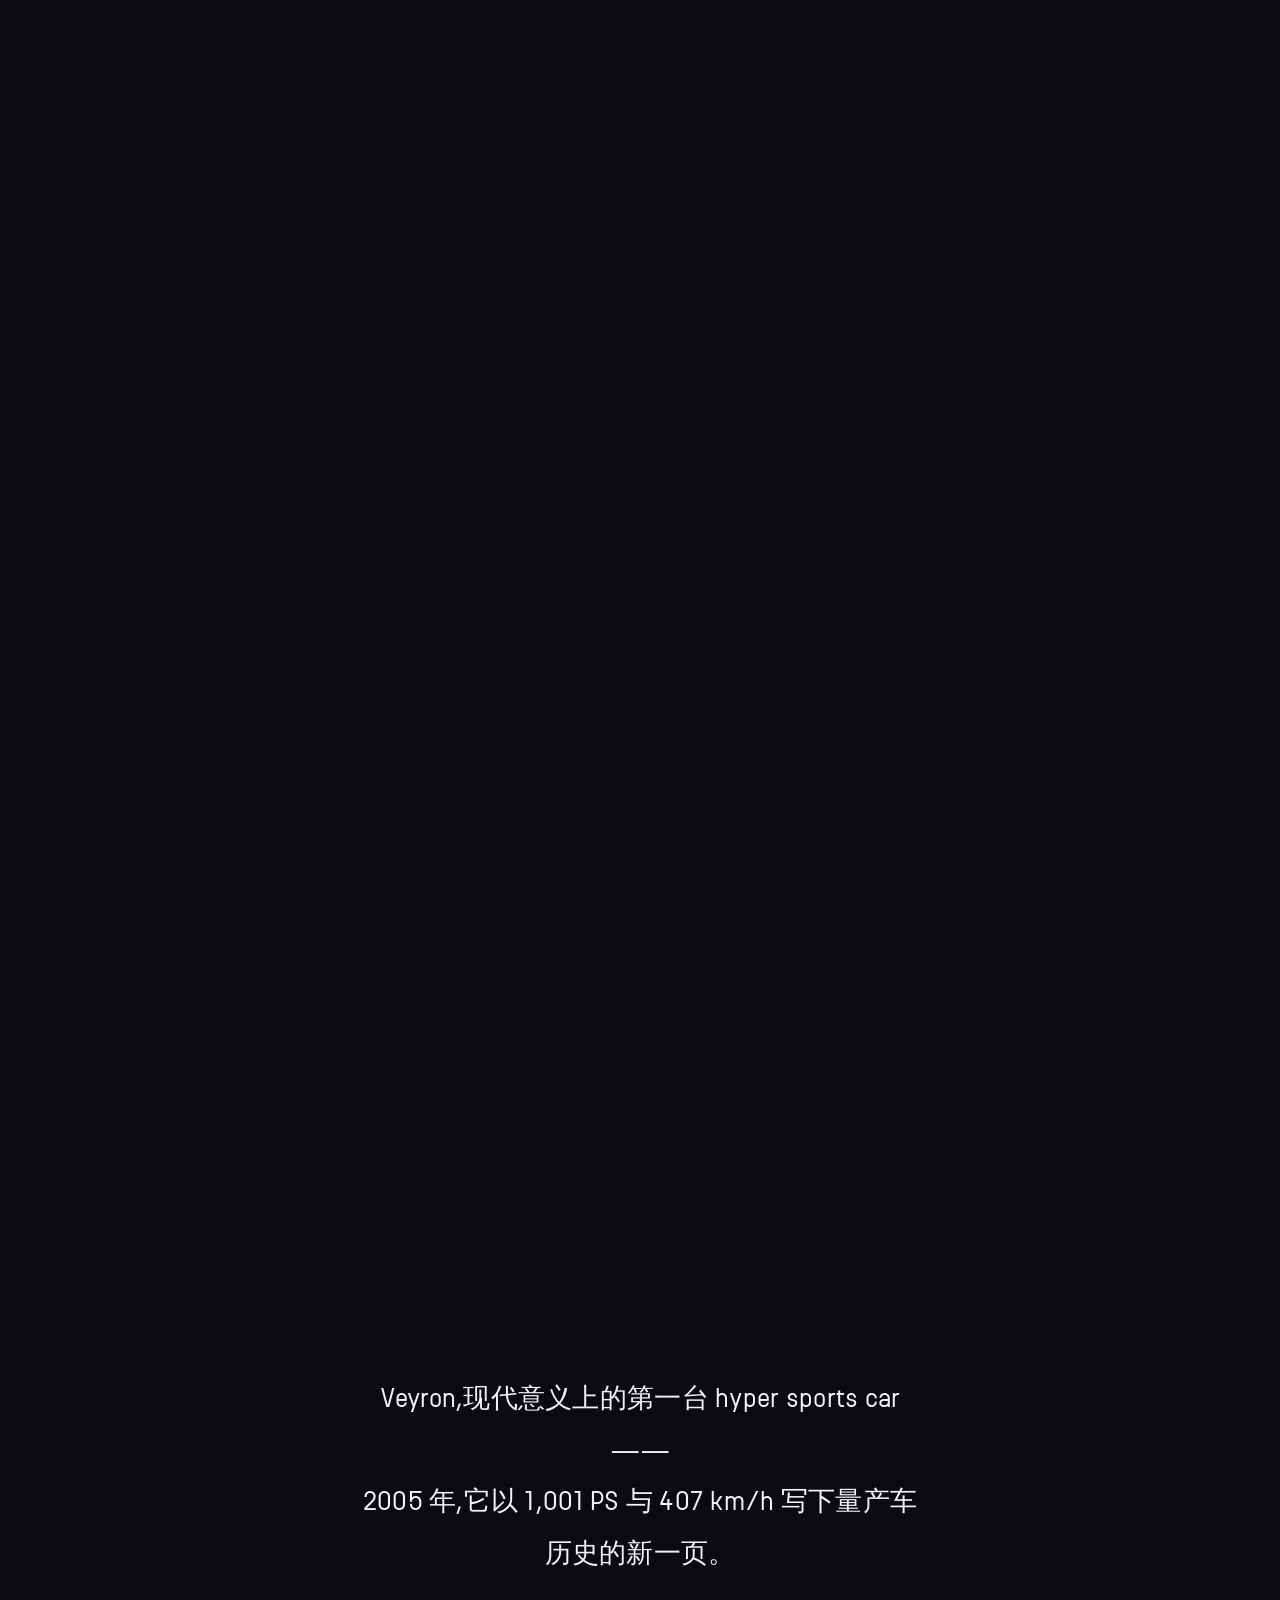
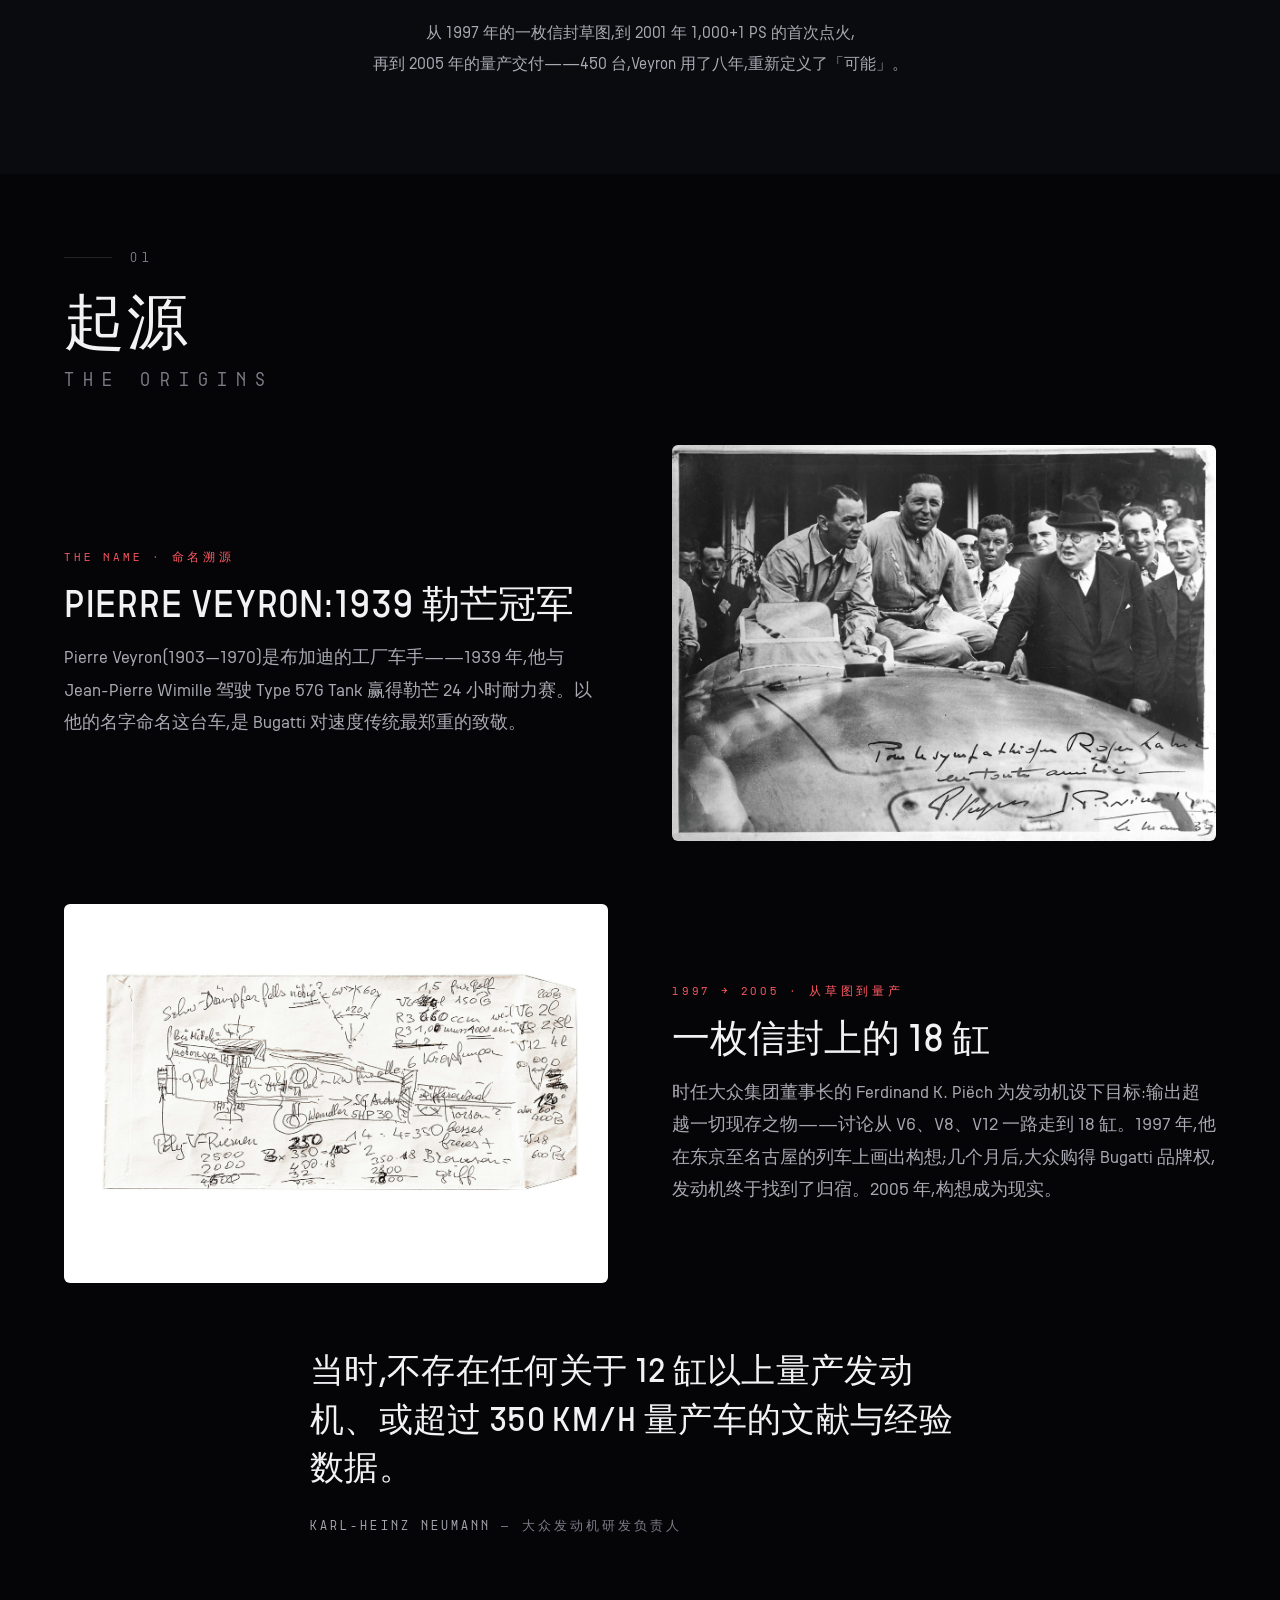
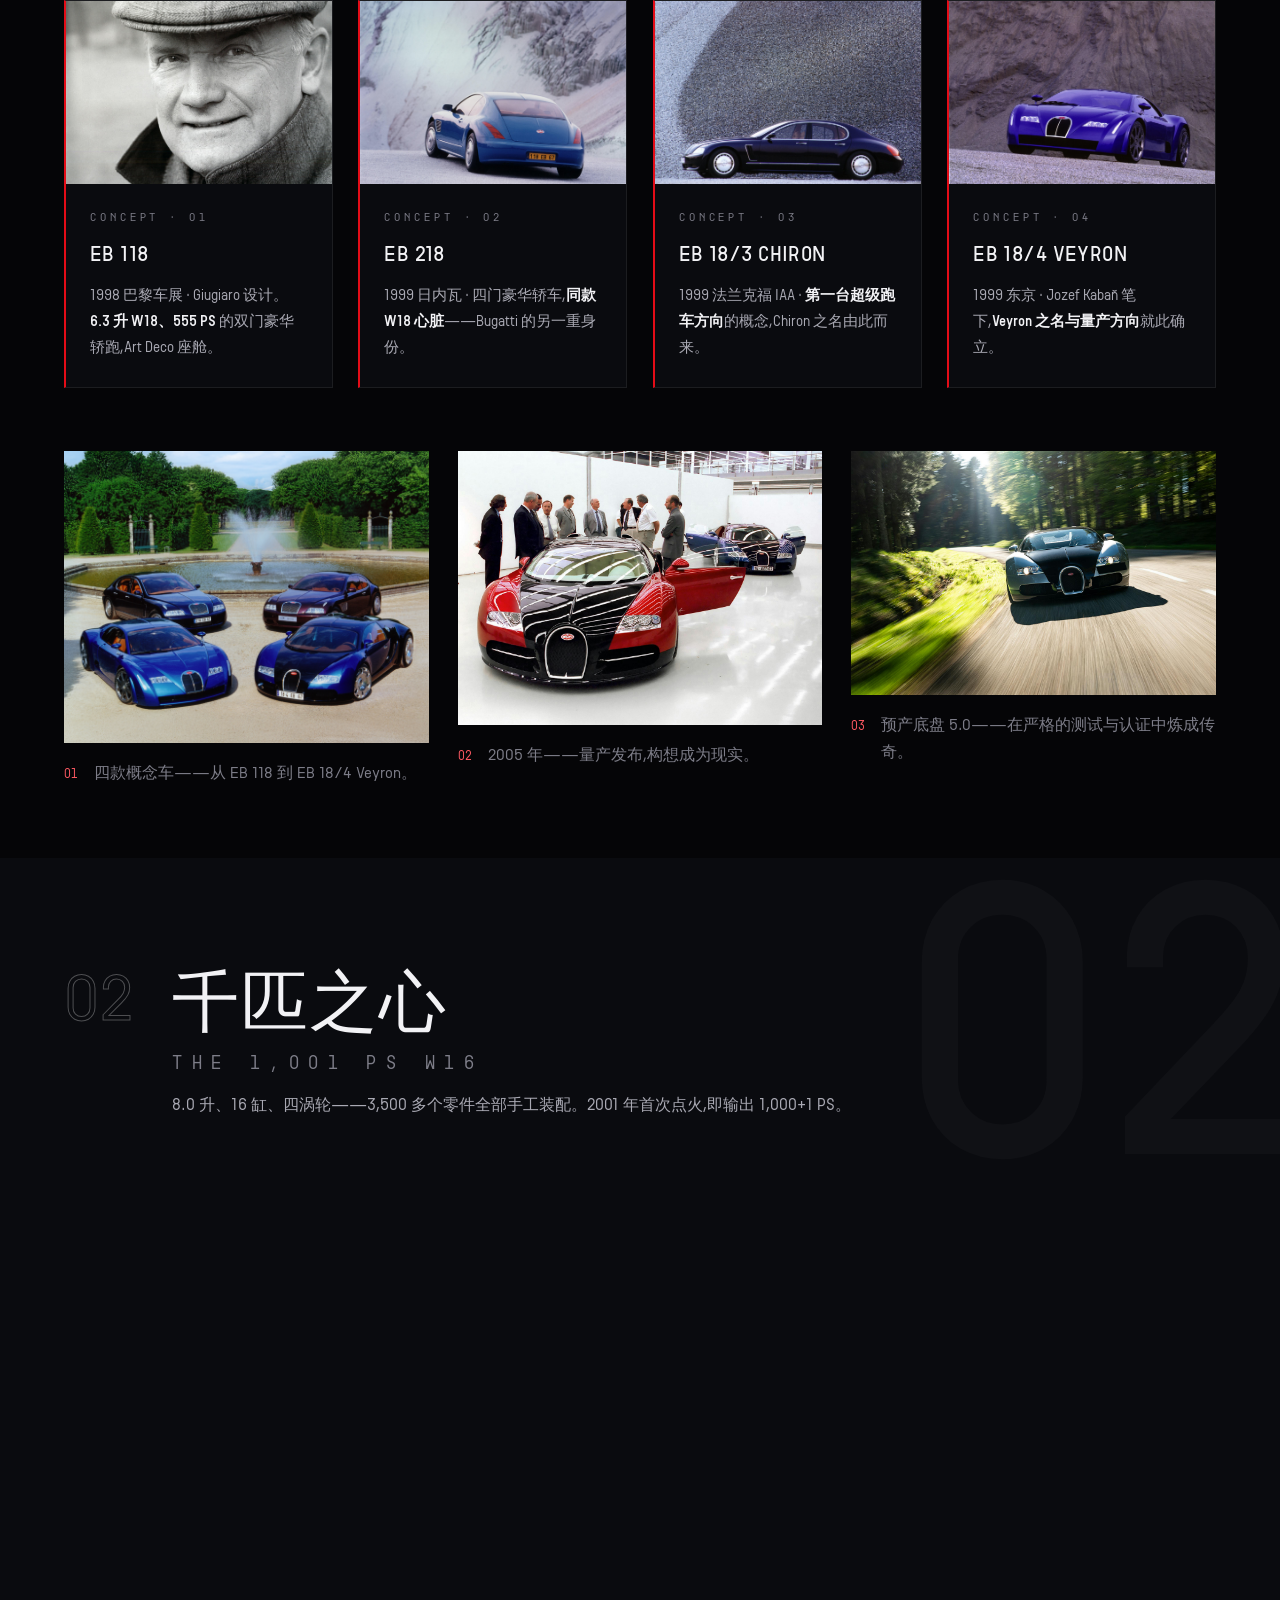
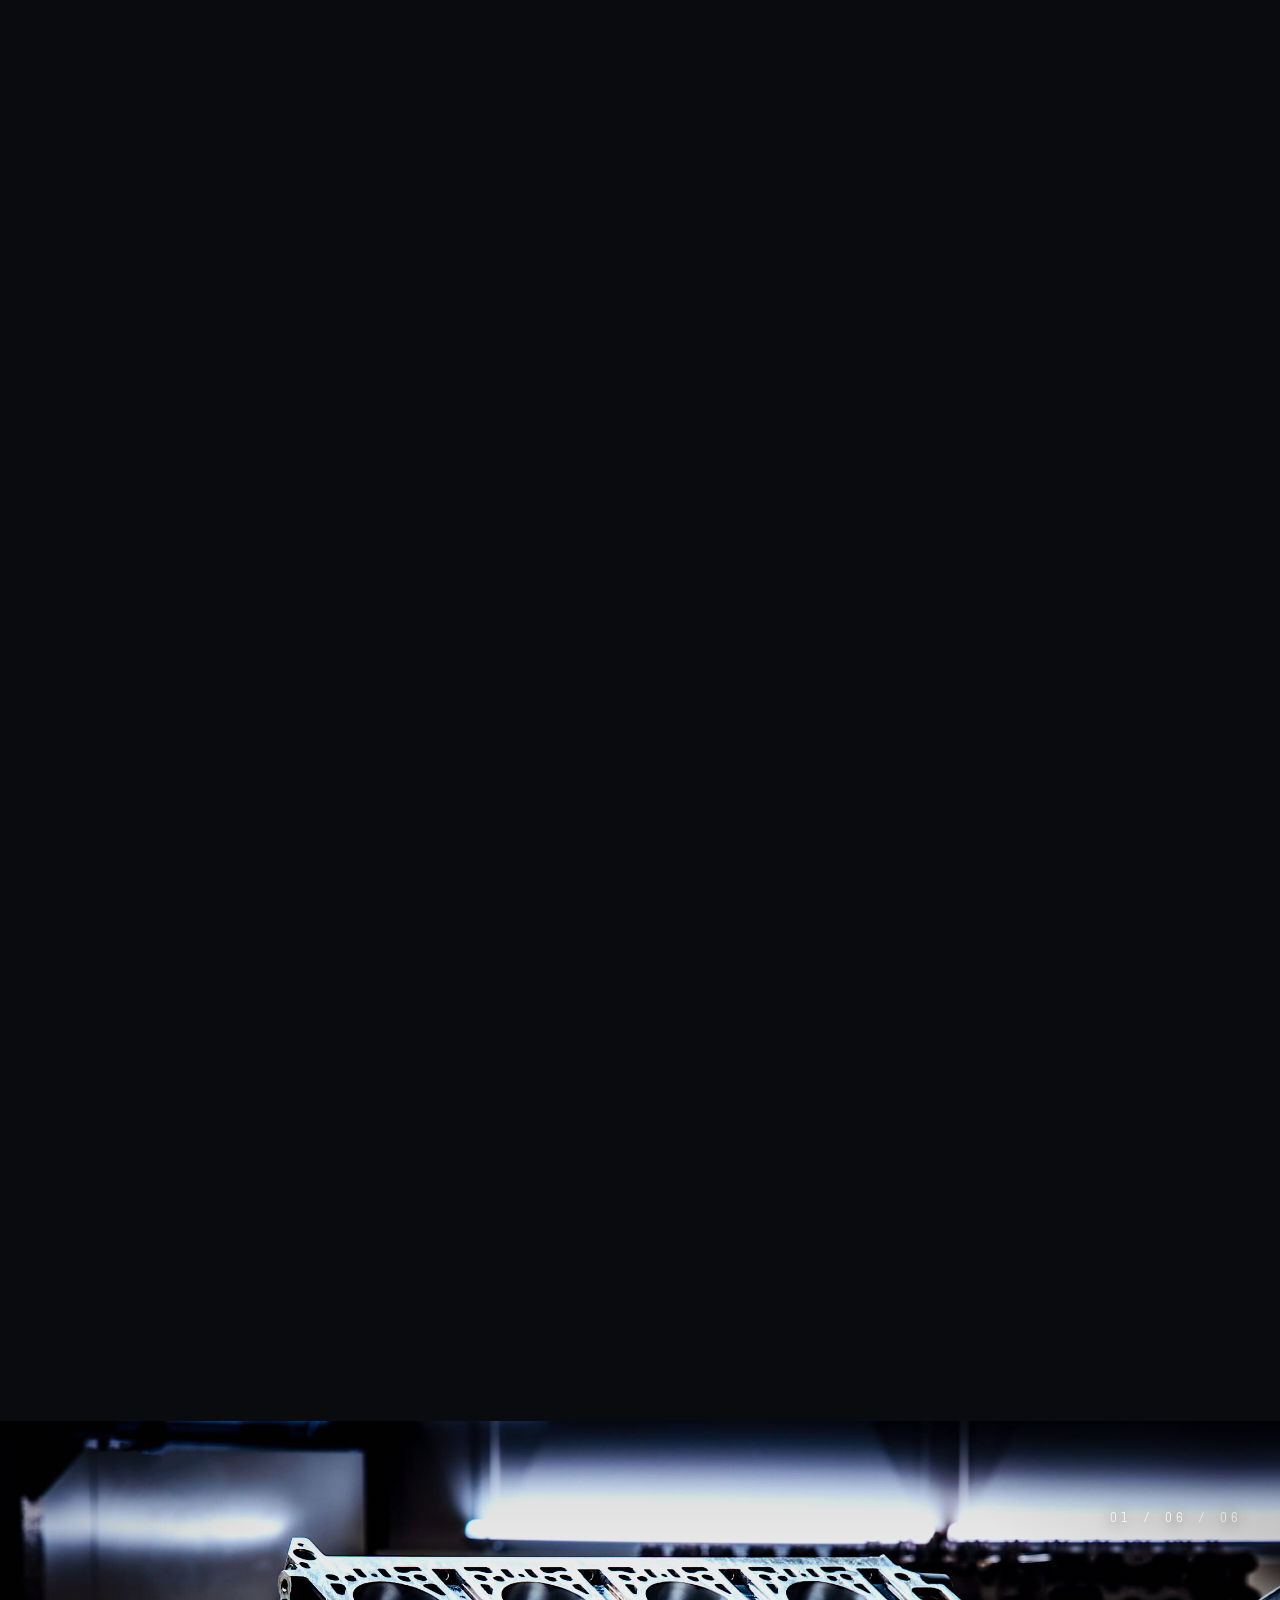
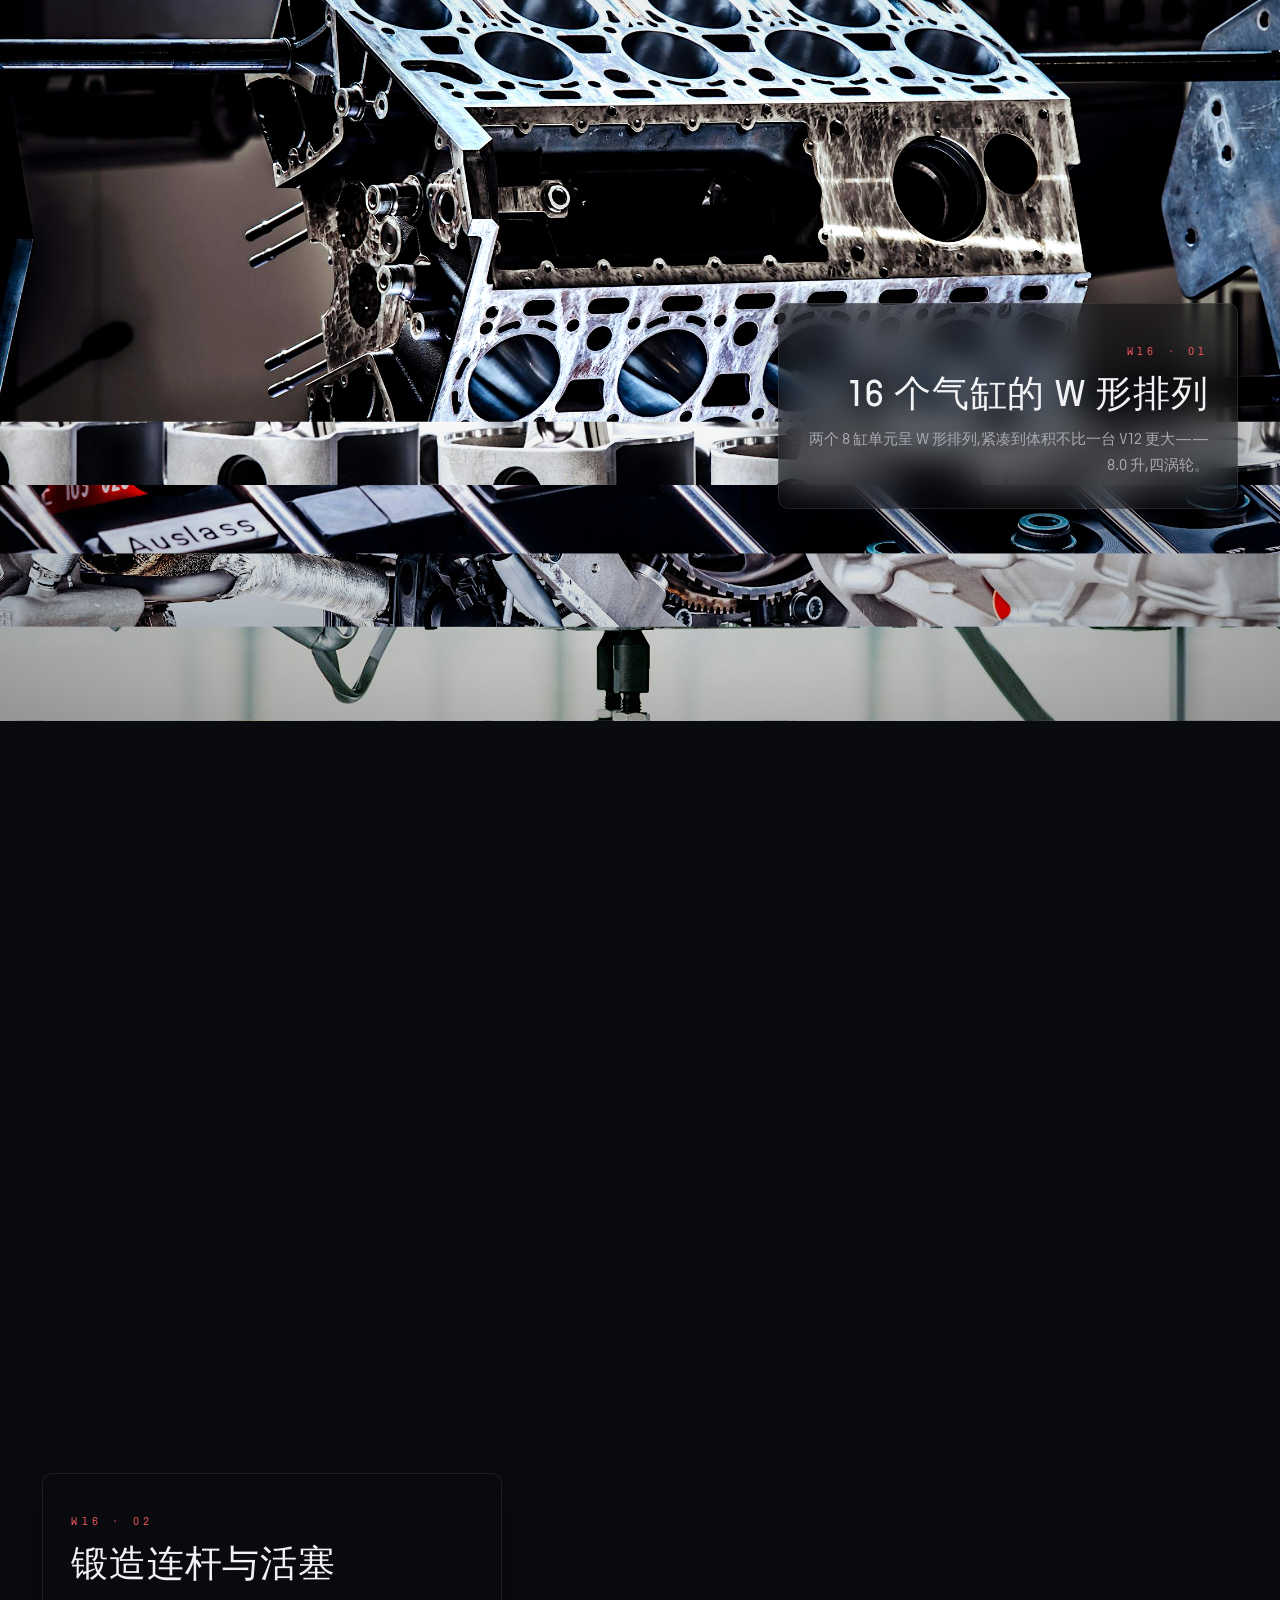
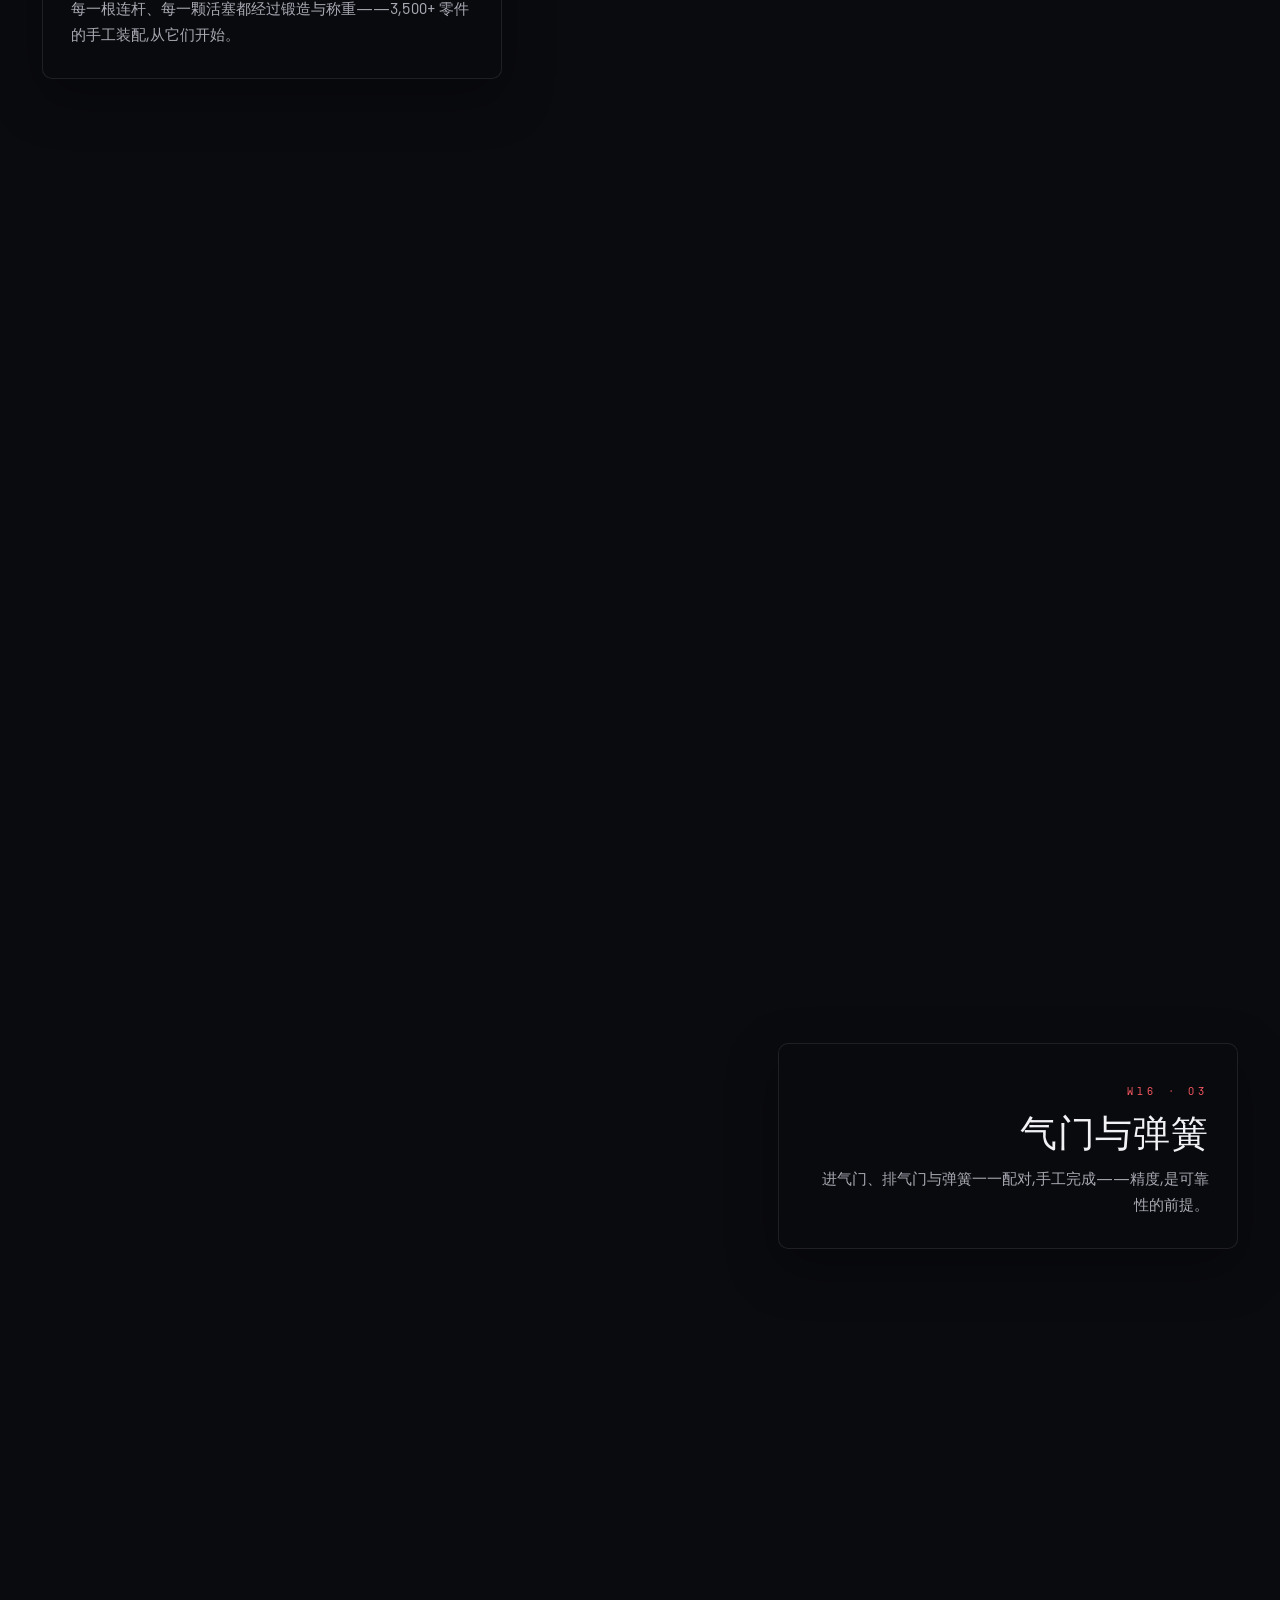
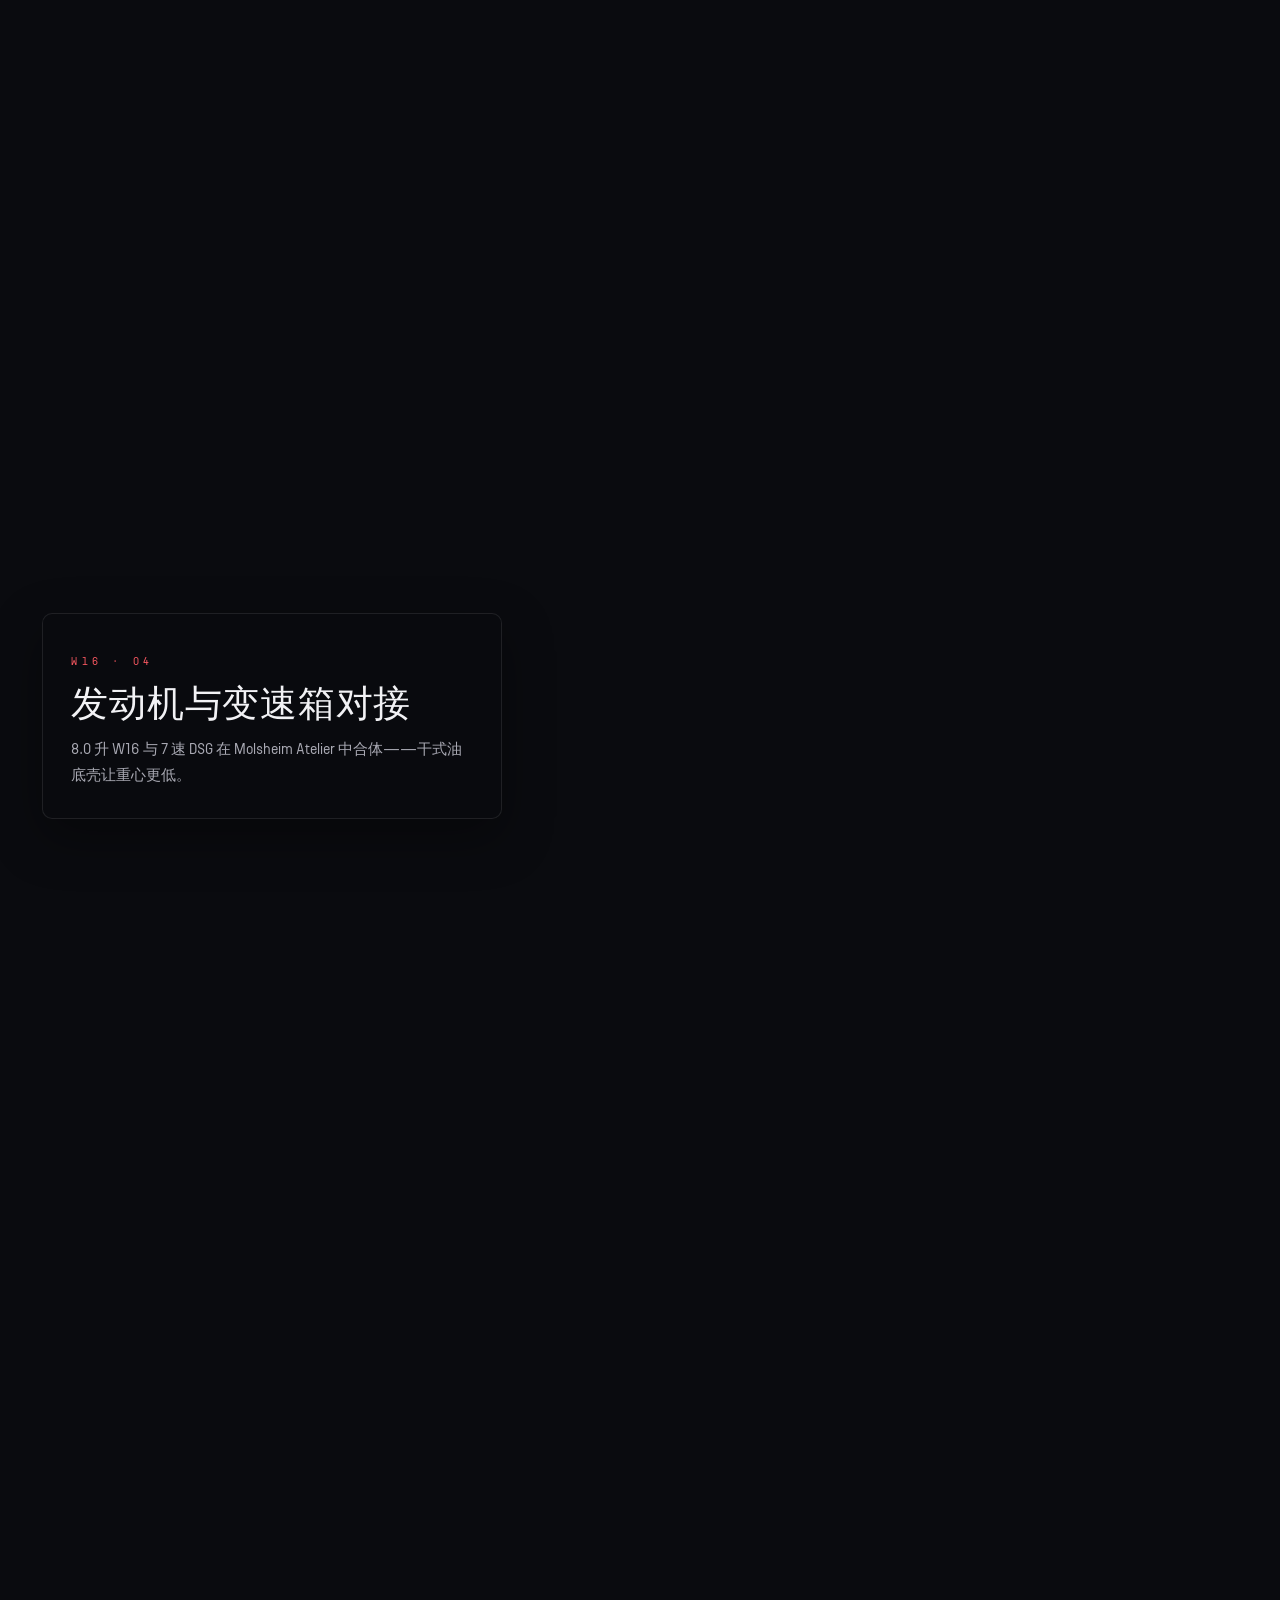
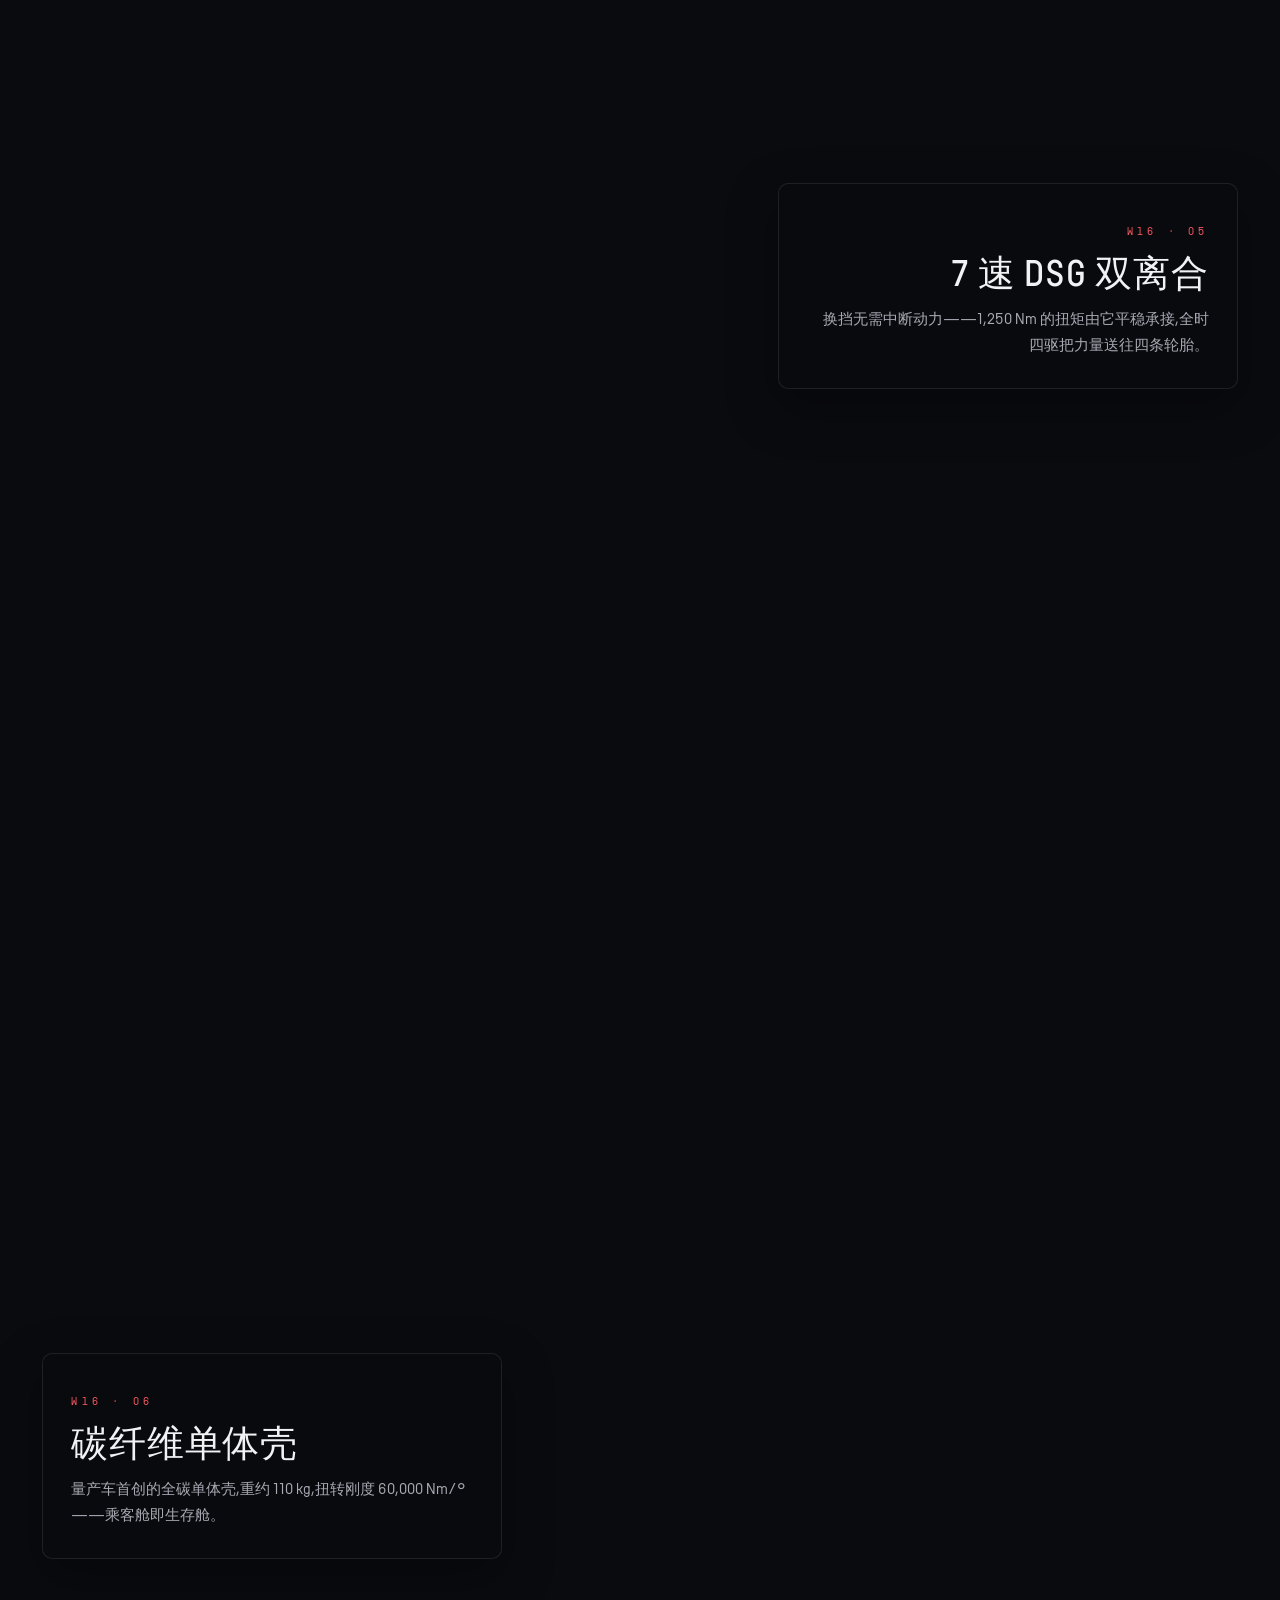
==== commit 08c3a890: "第5-6轮优化:01章去大标题改轻量小标题+信封合并+命名前置;02章 stats 紧凑化;bigstats 防换行;传奇版六卡折叠化+四图一行;10周年视频置章首;scrub 轨道 400vh 更慢" ====
--- a/index.html
+++ b/index.html
@@ -77,33 +77,33 @@
 <!-- ============ 序 · 360° 环绕 + 诞生(无章节标题) ============ -->
 <section class="chapter chapter--dark" id="intro" style="padding-top:0;">
   <div class="scrub">
-    <div class="scrub__track" data-dur="20">
+    <div class="scrub__track" data-dur="15">
       <div class="scrub__sticky">
         <video class="scrub__video" src="video/veyron-360.mp4" muted playsinline preload="none" poster="img/scrub-poster.jpg"></video>
         <img class="scrub__poster" src="img/scrub-poster.jpg" alt="Veyron 家族 360°">
         <div class="scrub__veil"></div>
         <div class="scrub__ui">
-          <span class="scrub__label">SUPER SPORT · 滚动驱动</span>
+          <span class="scrub__label">360° · 滚动驱动</span>
           <span class="scrub__prog mono">TIME <b>00:00</b></span>
         </div>
         <div class="scrub__texts">
           <div class="scrub__text is-on">
-            <h3>1,200 PS<br><em>W16 · 极致进化</em></h3>
-            <p>2010 年:更大涡轮、新中冷与车顶 NACA 进气——Super Sport,性能之巅。</p>
+            <h3>2008 · 敞篷的诞生<br><em>GRAND SPORT</em></h3>
+            <p>Veyron 家族第一款敞篷:1,001 PS 与可拆卸硬顶,闭顶极速 407 km/h。</p>
           </div>
           <div class="scrub__text">
-            <h3>431.072 KM/H<br><em>世界纪录</em></h3>
-            <p>2010 年 7 月 4 日,Pierre-Henri Raphanel 在 Ehra-Lessien 刷新量产车世界纪录。</p>
+            <h3>2010 · 431.072 KM/H<br><em>SUPER SPORT</em></h3>
+            <p>1,200 PS、NACA 车顶进气,2010 年 7 月刷新量产车世界纪录。</p>
           </div>
           <div class="scrub__text">
-            <h3>30 台<br><em>限量传奇</em></h3>
-            <p>以纪录之车为蓝本——Veyron 家族的性能顶点,限量 30 台。</p>
+            <h3>2012 · 敞篷极速纪录<br><em>GRAND SPORT VITESSE</em></h3>
+            <p>1,200 PS 的敞篷之王,2013 年以 408.84 km/h 创下敞篷量产车纪录。</p>
           </div>
         </div>
         <div class="scrub__meter" aria-hidden="true">
           <span class="scrub__deg"><b>0</b>°</span>
           <i></i>
-          <span>滚动进度</span>
+          <span>旋转角度</span>
         </div>
       </div>
     </div>
@@ -116,41 +116,38 @@
       <p>从 1997 年的一枚信封草图,到 2001 年 1,000+1 PS 的首次点火,<br>再到 2005 年的量产交付——450 台,Veyron 用了八年,重新定义了「可能」。</p>
     </div>
 
+  </div>
+</section>
+
+<!-- ============ 01 起源 · 构想与命名 ============ -->
+<section class="chapter" id="origins" data-chapter>
+  <div class="wrap">
+    <div class="ch-head reveal">
+      <span class="ch-head__tag">01</span>
+      <h2>起源<span class="latin">The Origins</span></h2>
+    </div>
+
+    <!-- 命名溯源 -->
+    <div class="media-row media-row--flip reveal" style="margin-top:clamp(2rem,5vh,3rem);">
+      <div class="media-row__media">
+        <img src="img/hist-pierre-veyron.jpg" alt="Pierre Veyron 的历史照片" loading="lazy">
+      </div>
+      <div class="media-row__body">
+        <span class="lbl">The Name · 命名溯源</span>
+        <h3>Pierre Veyron:1939 勒芒冠军</h3>
+        <p>Pierre Veyron(1903–1970)是布加迪的工厂车手——1939 年,他与 Jean-Pierre Wimille 驾驶 Type 57G Tank 赢得勒芒 24 小时耐力赛。以他的名字命名这台车,是 Bugatti 对速度传统最郑重的致敬。</p>
+      </div>
+    </div>
+
+    <!-- 一枚信封上的 18 缸 -->
     <div class="media-row reveal">
       <div class="media-row__media">
-        <img src="img/hist-concepts-2000.jpg" alt="Veyron 概念车在盐湖" loading="lazy">
+        <img src="img/hist-piech.jpg" alt="Piëch 的发动机手稿" loading="lazy">
       </div>
       <div class="media-row__body">
         <span class="lbl">1997 → 2005 · 从草图到量产</span>
-        <h3>一枚信封上的构想</h3>
-        <p>1997 年,Ferdinand K. Piëch 在东京至名古屋的列车上画出 18 缸发动机草图;1998 年,大众购得 Bugatti 品牌权。四款概念车、一次次的工程极限——2005 年,构想成为现实。</p>
-      </div>
-    </div>
-  </div>
-</section>
-
-<!-- ============ 01 起源 · 构想与命名 ============ -->
-<div class="chapter-break" id="origins" data-chapter>
-  <span class="chapter-break__wm" aria-hidden="true">01</span>
-  <div class="chapter-break__inner">
-    <span class="chapter-break__no">01</span>
-    <div>
-      <h2>起源<span class="latin">The Origins</span></h2>
-      <p class="chapter-break__sub">从一枚发动机草图,到四款概念车,再到 2001 年 1,000+1 PS 的首次点火——Veyron 之路,始于对「不可能」的拒绝。</p>
-    </div>
-  </div>
-</div>
-
-<section class="chapter">
-  <div class="wrap">
-    <div class="media-row reveal">
-      <div class="media-row__media">
-        <img src="img/hist-piech.jpg" alt="Piëch 的发动机手稿" loading="lazy">
-      </div>
-      <div class="media-row__body">
-        <span class="lbl">The Vision · 构想</span>
-        <h3>1997:一枚信封上的 18 缸</h3>
-        <p>时任大众集团董事长的 Ferdinand K. Piëch 为发动机设下目标:输出超越一切现存之物。讨论从 V6、V8、V12 一路走到 18 缸——几个月后,大众购得 Bugatti 品牌权,发动机终于找到了归宿。</p>
+        <h3>一枚信封上的 18 缸</h3>
+        <p>时任大众集团董事长的 Ferdinand K. Piëch 为发动机设下目标:输出超越一切现存之物——讨论从 V6、V8、V12 一路走到 18 缸。1997 年,他在东京至名古屋的列车上画出构想;几个月后,大众购得 Bugatti 品牌权,发动机终于找到了归宿。2005 年,构想成为现实。</p>
       </div>
     </div>
 
@@ -207,18 +204,6 @@
         <div class="figure__media"><img src="img/hist-chassis5.jpg" alt="预产底盘 5.0 测试" loading="lazy"></div>
         <figcaption class="figure__cap"><span class="no">03</span><span class="zh">预产底盘 5.0——在严格的测试与认证中炼成传奇。</span></figcaption>
       </figure>
-    </div>
-
-    <!-- 命名溯源 -->
-    <div class="media-row media-row--flip reveal" style="margin-top:clamp(3rem,7vh,5rem);">
-      <div class="media-row__media">
-        <img src="img/hist-pierre-veyron.jpg" alt="Pierre Veyron 的历史照片" loading="lazy">
-      </div>
-      <div class="media-row__body">
-        <span class="lbl">The Name · 命名溯源</span>
-        <h3>Pierre Veyron:1939 勒芒冠军</h3>
-        <p>Pierre Veyron(1903–1970)是布加迪的工厂车手——1939 年,他与 Jean-Pierre Wimille 驾驶 Type 57G Tank 赢得勒芒 24 小时耐力赛。以他的名字命名这台车,是 Bugatti 对速度传统最郑重的致敬。</p>
-      </div>
     </div>
 
   </div>
@@ -380,35 +365,11 @@
       </div>
     </div>
 
-    <div class="prose prose--center reveal" style="margin-top:clamp(3.2rem,8vh,5.5rem);">
-      <p class="lead">数字,讲述这台发动机。</p>
-    </div>
-
-    <div class="hcards reveal">
-      <article class="hcard">
-        <span class="hcard__year">W16 · 01</span>
-        <h3>手工装配</h3>
-        <p class="hcard__num">3,500+ PARTS</p>
-        <p>每个零件由工匠手工装配,测试计算机全程监控——没有捷径,只有精度。</p>
-      </article>
-      <article class="hcard">
-        <span class="hcard__year">W16 · 02</span>
-        <h3>紧凑的奇迹</h3>
-        <p class="hcard__num">≈400 KG</p>
-        <p>体积不比一台 V12 更大,重量仅约 400 公斤——工程,让奇迹变得紧凑。</p>
-      </article>
-      <article class="hcard">
-        <span class="hcard__year">W16 · 03</span>
-        <h3>不对称点火</h3>
-        <p class="hcard__num">45° 间隔</p>
-        <p>独立的不对称点火顺序,赋予 W16 独一无二的声浪——没有其他任何发动机像它。</p>
-      </article>
-      <article class="hcard">
-        <span class="hcard__year">W16 · 04</span>
-        <h3>双回路冷却</h3>
-        <p class="hcard__num">40+ L</p>
-        <p>发动机双回路冷却容量超过 40 升,中冷器另有独立回路——规模在当时的汽车工业中前所未见。</p>
-      </article>
+    <div class="stats reveal">
+      <div class="stat"><b><em>3,500+</em></b><span>零件 · 手工装配</span></div>
+      <div class="stat"><b><em>≈400</em> KG</b><span>W16 发动机</span></div>
+      <div class="stat"><b><em>45°</em> 间隔</b><span>不对称点火</span></div>
+      <div class="stat"><b><em>40+</em> L</b><span>双回路冷却</span></div>
     </div>
 
   </div>
@@ -437,11 +398,6 @@
         <h3>Loris Bicocchi 与首驾</h3>
         <p>2001 年,一个电话改变了 Loris Bicocchi 的职业生涯——首驾在 Michelin 的 Ladoux 试车场,一辆红黑原型车。当时 Veyron 的输出是任何其他量产车的两倍;没有参考系,一切都要重新建立。</p>
       </div>
-    </div>
-
-    <div class="quote reveal">
-      <blockquote>我兴奋得等不到周一的官方测试——周日就去了。</blockquote>
-      <figcaption><b>Loris Bicocchi</b> — Veyron 首席测试车手 · 2001 首驾</figcaption>
     </div>
 
     <div class="figrow reveal">
@@ -512,7 +468,9 @@
 
     <div class="media-row media-row--flip reveal">
       <div class="media-row__media">
-        <img src="img/vitesse-01.jpg" alt="Grand Sport Vitesse 海滨" loading="lazy">
+        <video autoplay muted loop playsinline preload="metadata" poster="img/vitesse-01.jpg" data-autoview>
+          <source src="video/vitesse-drive.mp4" type="video/mp4">
+        </video>
       </div>
       <div class="media-row__body">
         <span class="lbl">Grand Sport Vitesse · 2012</span>
@@ -531,7 +489,7 @@
       <article class="hcard">
         <span class="hcard__year">The Driver · 02</span>
         <h3>Pierre-Henri Raphanel</h3>
-        <p class="hcard__num">431.072 KM/H · 2010</p>
+        <p class="hcard__num">431.07 KM/H · 2010</p>
         <p>布加迪 Pilote Officiel——驾驶 Super Sport 刷新量产车世界纪录。</p>
       </article>
       <article class="hcard">
@@ -590,6 +548,24 @@
       </div>
     </div>
 
+    <div class="points reveal">
+      <article class="point">
+        <span class="point__no">Legacy · 01</span>
+        <h3>一个名字的传承</h3>
+        <p>从 1939 年勒芒冠军 Pierre Veyron,到 2005 年的 Veyron 16.4——速度与荣耀,一脉相承。</p>
+      </article>
+      <article class="point">
+        <span class="point__no">Legacy · 02</span>
+        <h3>纪录的接力</h3>
+        <p>407 → 431.072 → 408.84 → 490.484——量产车纪录的接力棒,从未落地。</p>
+      </article>
+      <article class="point">
+        <span class="point__no">Legacy · 03</span>
+        <h3>从 Molsheim 到世界</h3>
+        <p>450 台,散落全球——每一台都是这个时代的见证。</p>
+      </article>
+    </div>
+
     <figure class="figure reveal">
       <div class="figure__media">
         <img src="img/rec407-03.jpg" alt="纪录之日的 Veyron" loading="lazy">
@@ -722,46 +698,34 @@
       </div>
     </div>
 
-    <div class="hcards hcards--3 reveal">
-      <article class="hcard">
-        <span class="hcard__year">2013 · 08</span>
-        <h3>Jean-Pierre Wimille</h3>
-        <p class="hcard__num">3 台</p>
+    <div class="legends-mini reveal">
+      <details class="lmini">
+        <summary><span class="lmini__top"><span class="lmini__year">2013 · 08</span><em class="lmini__num">3 台</em></span><b>Jean-Pierre Wimille</b></summary>
         <p>致敬 1937 勒芒冠军 57G Tank:Bleu Wimille 蓝,尾翼下绘有勒芒赛道剪影。</p>
-      </article>
-      <article class="hcard">
-        <span class="hcard__year">2013 · 09</span>
-        <h3>Jean Bugatti</h3>
-        <p class="hcard__num">3 台</p>
+      </details>
+      <details class="lmini">
+        <summary><span class="lmini__top"><span class="lmini__year">2013 · 09</span><em class="lmini__num">3 台</em></span><b>Jean Bugatti</b></summary>
         <p>致敬 57SC Atlantic:亮黑碳纤维,史上首个铂金马蹄格栅。</p>
-      </article>
-      <article class="hcard">
-        <span class="hcard__year">2013 · 11</span>
-        <h3>Meo Costantini</h3>
-        <p class="hcard__num">3 台</p>
+      </details>
+      <details class="lmini">
+        <summary><span class="lmini__top"><span class="lmini__year">2013 · 11</span><em class="lmini__num">3 台</em></span><b>Meo Costantini</b></summary>
         <p>致敬 Type 35 与 Targa Florio:明蓝碳纤维,尾翼下绘有 Targa 赛道轮廓。</p>
-      </article>
-      <article class="hcard">
-        <span class="hcard__year">2014 · 03</span>
-        <h3>Rembrandt Bugatti</h3>
-        <p class="hcard__num">3 台</p>
+      </details>
+      <details class="lmini">
+        <summary><span class="lmini__top"><span class="lmini__year">2014 · 03</span><em class="lmini__num">3 台</em></span><b>Rembrandt Bugatti</b></summary>
         <p>致敬雕塑家 Rembrandt:青铜色碳纤维,Cognac 皮革内饰。</p>
-      </article>
-      <article class="hcard">
-        <span class="hcard__year">2014 · 04</span>
-        <h3>Black Bess</h3>
-        <p class="hcard__num">3 台</p>
+      </details>
+      <details class="lmini">
+        <summary><span class="lmini__top"><span class="lmini__year">2014 · 04</span><em class="lmini__num">3 台</em></span><b>Black Bess</b></summary>
         <p>致敬 Type 18「Black Bess」:全黑碳纤维与金色点缀,1913 年的速度传说。</p>
-      </article>
-      <article class="hcard">
-        <span class="hcard__year">2014 · 08</span>
-        <h3>Ettore Bugatti</h3>
-        <p class="hcard__num">3 台</p>
+      </details>
+      <details class="lmini">
+        <summary><span class="lmini__top"><span class="lmini__year">2014 · 08</span><em class="lmini__num">3 台</em></span><b>Ettore Bugatti</b></summary>
         <p>致敬 Type 41 Royale:黑白「Yin-Yang」分色,抛光铝与碳纤维。</p>
-      </article>
-    </div>
-
-    <div class="figrow reveal">
+      </details>
+    </div>
+
+    <div class="figrow figrow--4 reveal">
       <figure class="figure">
         <div class="figure__media"><img src="img/leg-wimille-01.jpg" alt="Wimille 传奇版与历史墙画" loading="lazy"></div>
         <figcaption class="figure__cap"><span class="no">01</span><span class="zh">Wimille 传奇版——与 57G Tank 的历史同框。</span></figcaption>
@@ -802,6 +766,29 @@
 <section class="chapter chapter--dark">
   <div class="wrap" style="margin-top:clamp(3rem,7vh,5rem);">
     <div class="chapter-video reveal">
+      <video autoplay muted loop playsinline preload="metadata" poster="video/anniversary-10y-poster.jpg" data-autoview>
+        <source src="video/anniversary-10y.mp4" type="video/mp4">
+      </video>
+      <div class="chapter-video__veil"></div>
+      <div class="chapter-video__inner">
+        <span class="chapter-video__no">10 YEARS OF THE VEYRON · 2015</span>
+        <h3>十年的传奇</h3>
+        <p>2015 年,Veyron 十周年——从 2005 年的首次交付,到 450 台全部售罄,一台车写下一个时代。</p>
+      </div>
+    </div>
+
+    <div class="media-row reveal">
+      <div class="media-row__media">
+        <img src="img/fkp-01.jpg" alt="Bugatti F.K.P. Hommage" loading="lazy">
+      </div>
+      <div class="media-row__body">
+        <span class="lbl">Legacy · 2026</span>
+        <h3>20 年后的致敬</h3>
+        <p>2026 年 1 月 Rétromobile 巴黎发布,与初代 Veyron 16.4 同台展出。立体马蹄形格栅由整块铝材铣削而成;红色外漆采用多层工艺——银色铝基涂层之上叠以红色清漆,光影之下呈现深邃的立体感;圆形 Bauhaus 方向盘与嵌入中控的 Audemars Piguet 腕表——每一处细节,都致敬 Piëch 1997 年的构想。</p>
+      </div>
+    </div>
+
+    <div class="chapter-video reveal" style="margin-top:clamp(3rem,7vh,5rem);">
       <video autoplay muted loop playsinline preload="metadata" poster="video/fkp-poster.jpg" data-autoview>
         <source src="video/fkp-hommage.mp4" type="video/mp4">
       </video>
@@ -813,18 +800,7 @@
       </div>
     </div>
 
-    <div class="media-row reveal">
-      <div class="media-row__media">
-        <img src="img/fkp-01.jpg" alt="Bugatti F.K.P. Hommage" loading="lazy">
-      </div>
-      <div class="media-row__body">
-        <span class="lbl">Legacy · 2026</span>
-        <h3>20 年后的致敬</h3>
-        <p>2026 年 1 月 Rétromobile 巴黎发布,与初代 Veyron 16.4 同台展出。立体马蹄形格栅由整块铝材铣削而成;红色外漆采用多层工艺——银色铝基涂层之上叠以红色清漆,光影之下呈现深邃的立体感;圆形 Bauhaus 方向盘与嵌入中控的 Audemars Piguet 腕表——每一处细节,都致敬 Piëch 1997 年的构想。</p>
-      </div>
-    </div>
-
-    <div class="figrow reveal">
+    <div class="figrow figrow--2 reveal">
       <figure class="figure">
         <div class="figure__media"><img src="img/fkp-side.jpg" alt="两代 Veyron 同框" loading="lazy"></div>
         <figcaption class="figure__cap"><span class="no">01</span><span class="zh">两代同框——2005 的 16.4 与 2026 的 F.K.P. Hommage。</span></figcaption>
@@ -832,10 +808,6 @@
       <figure class="figure">
         <div class="figure__media"><img src="img/fkp-design.jpg" alt="F.K.P. Hommage 设计图" loading="lazy"></div>
         <figcaption class="figure__cap"><span class="no">02</span><span class="zh">设计——A. Schmid 与布加迪设计团队。</span></figcaption>
-      </figure>
-      <figure class="figure">
-        <div class="figure__media"><img src="img/fkp20-parade.jpg" alt="巴黎夜巡" loading="lazy"></div>
-        <figcaption class="figure__cap"><span class="no">03</span><span class="zh">Rétromobile 巴黎——历史车型夜巡塞纳河畔。</span></figcaption>
       </figure>
     </div>
 
--- a/css/style.css
+++ b/css/style.css
@@ -534,8 +534,8 @@
 
 /* ---------- 360° 旋转(scroll scrub,官网同款) ---------- */
 .scrub { position: relative; }
-/* 320vh:滚动 320vh 转 360°,缓速从容;配合 JS 弹簧惯性更丝滑 */
-.scrub__track { position: relative; height: 320vh; }
+/* 400vh:滚动 400vh 转 360°,缓速从容;配合 JS 弹簧惯性更丝滑 */
+.scrub__track { position: relative; height: 400vh; }
 .scrub__sticky {
   position: sticky;
   top: 0;
@@ -885,13 +885,14 @@
 .stat b em { font-style: normal; color: var(--accent-soft); }
 .stat span {
   display: block;
-  margin-top: .5rem;
-  font-family: var(--font-mono);
-  font-size: .74rem;
-  letter-spacing: .26em;
+  margin-top: .45rem;
+  font-family: var(--font-mono);
+  font-size: .62rem;
+  letter-spacing: .22em;
   text-transform: uppercase;
   color: var(--ink-faint);
 }
+@media (max-width: 980px) { .stats { grid-template-columns: repeat(2, 1fr); } }
 @media (max-width: 720px) { .stats { grid-template-columns: repeat(2, 1fr); } }
 
 /* ---------- 图文交替(divo 风格) ---------- */
@@ -1542,7 +1543,7 @@
   gap: 7px;
   background: linear-gradient(180deg, rgba(255,255,255,0.02), transparent);
 }
-.bigstats__item b { font-size: clamp(30px, 3.6vw, 44px); font-weight: 400; color: #fff; line-height: 1; font-family: var(--font-display); }
+.bigstats__item b { font-size: clamp(24px, 3vw, 34px); font-weight: 400; color: #fff; line-height: 1.15; font-family: var(--font-display); white-space: nowrap; }
 .bigstats__item b em { font-style: normal; color: var(--accent-soft); }
 .bigstats__item span { font-size: 12.5px; color: var(--ink-faint); letter-spacing: 0.2em; text-transform: uppercase; font-family: var(--font-mono); }
 
@@ -1664,8 +1665,70 @@
    - hero wordmark 为内联 SVG(白色文字),取消 invert 反色
    - figrow--4 两列布局(传奇版四图)
    ============================================================ */
-.hero__wordmark { filter: none; height: auto; }
-.figrow--4 { grid-template-columns: repeat(2, 1fr); }
+.hero__wordmark { filter: none; height: auto; text-shadow: 0 4px 44px rgba(0,0,0,.85); }
+.hero__mini { color: rgba(242,242,245,.96); text-shadow: 0 2px 22px rgba(0,0,0,.95); }
+.hero__veil {
+  background:
+    linear-gradient(to bottom, rgba(5,5,7,.62) 0%, rgba(5,5,7,.2) 42%, rgba(5,5,7,.97) 100%),
+    linear-gradient(to right, rgba(5,5,7,.55), transparent 62%);
+}
+/* 传奇版六卡折叠(3×2 紧凑) */
+.legends-mini {
+  display: grid;
+  grid-template-columns: repeat(3, 1fr);
+  gap: 16px;
+  margin: clamp(1.6rem, 4vh, 2.6rem) 0;
+}
+.lmini {
+  border: 1px solid var(--line-soft);
+  border-top: 2px solid var(--accent);
+  background: linear-gradient(180deg, rgba(255,255,255,0.02), transparent);
+  transition: border-color 0.4s, transform 0.4s var(--ease), box-shadow 0.4s;
+}
+.lmini:hover {
+  border-color: rgba(255, 90, 99, 0.45);
+  transform: translateY(-3px);
+  box-shadow: 0 14px 34px -18px rgba(228, 12, 23, 0.5);
+}
+.lmini summary {
+  display: flex;
+  flex-direction: column;
+  gap: 6px;
+  padding: 18px 20px 14px;
+  cursor: pointer;
+  list-style: none;
+  user-select: none;
+  position: relative;
+}
+.lmini summary::-webkit-details-marker { display: none; }
+.lmini summary::after {
+  content: '+';
+  position: absolute;
+  right: 18px;
+  top: 16px;
+  font-family: var(--font-mono);
+  font-size: 16px;
+  color: var(--accent-soft);
+  transition: transform 0.3s var(--ease);
+}
+.lmini[open] summary::after { transform: rotate(45deg); }
+.lmini__top { display: flex; align-items: center; gap: 8px; padding-right: 22px; }
+.lmini__year { font-family: var(--font-mono); font-size: 11px; color: var(--ink-faint); letter-spacing: 0.2em; white-space: nowrap; }
+.lmini__year::before { content: ''; display: inline-block; width: 5px; height: 5px; border-radius: 50%; background: var(--accent); margin-right: 8px; vertical-align: 1px; }
+.lmini b { font-family: var(--font-display); font-weight: 400; font-size: 19px; letter-spacing: 0.02em; line-height: 1.2; }
+.lmini__num { font-style: normal; font-family: var(--font-mono); font-size: 12px; color: var(--accent-soft); letter-spacing: 0.14em; margin-left: auto; white-space: nowrap; }
+.lmini p { padding: 0 20px 18px; color: var(--ink-dim); font-size: 13.5px; line-height: 1.8; border-top: 1px solid var(--line-soft); margin: 0 0 0; padding-top: 14px; }
+@media (max-width: 980px) {
+  .legends-mini { grid-template-columns: repeat(2, 1fr); }
+}
+@media (max-width: 860px) {
+  .legends-mini { grid-template-columns: 1fr; }
+  .lmini b { font-size: 17px; }
+}
+/* 传奇版四图一行 */
+.figrow--4 { grid-template-columns: repeat(4, 1fr); }
+@media (max-width: 980px) { .figrow--4 { grid-template-columns: repeat(2, 1fr); } }
+@media (max-width: 720px) { .figrow--4 { grid-template-columns: 1fr; } }
 /* 传奇版六卡 3×2 整齐排列 */
 .hcards--3 { grid-template-columns: repeat(3, 1fr); }
 @media (max-width: 860px) { .hcards--3 { grid-template-columns: 1fr; } }
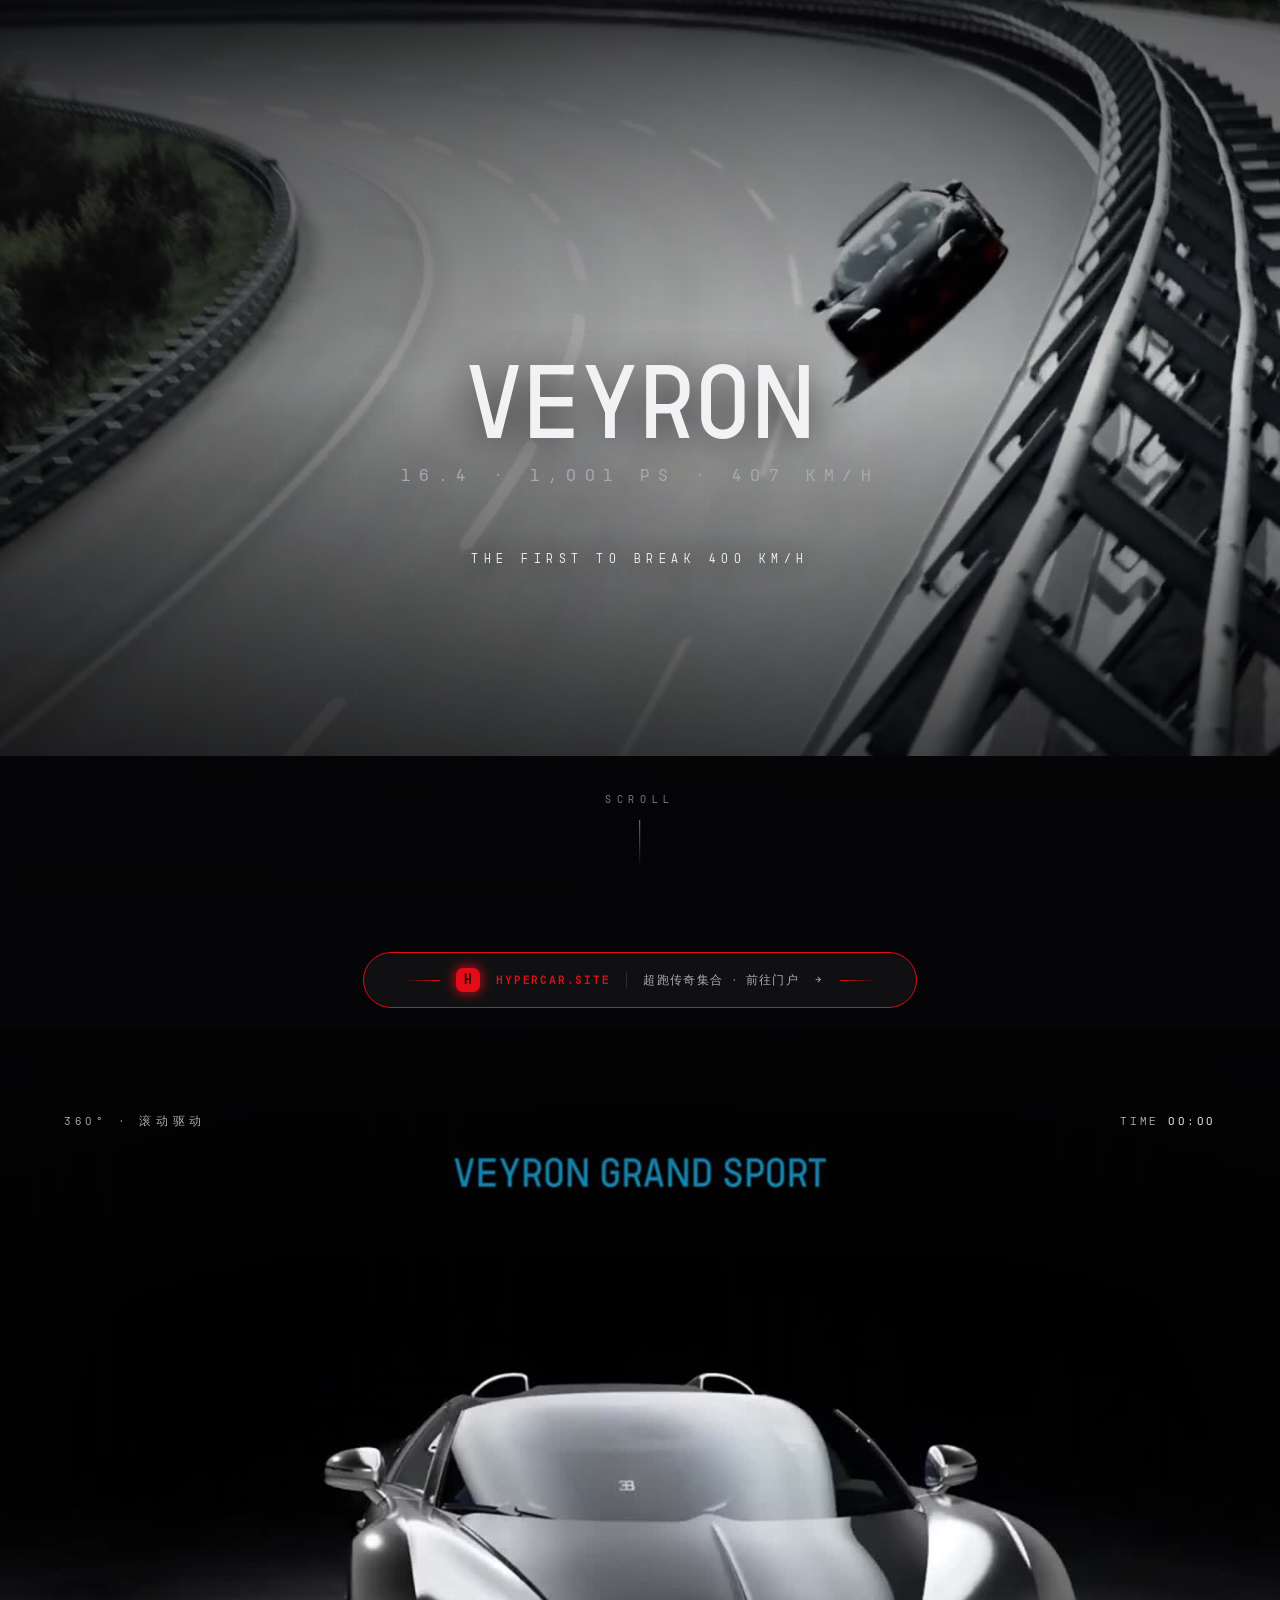
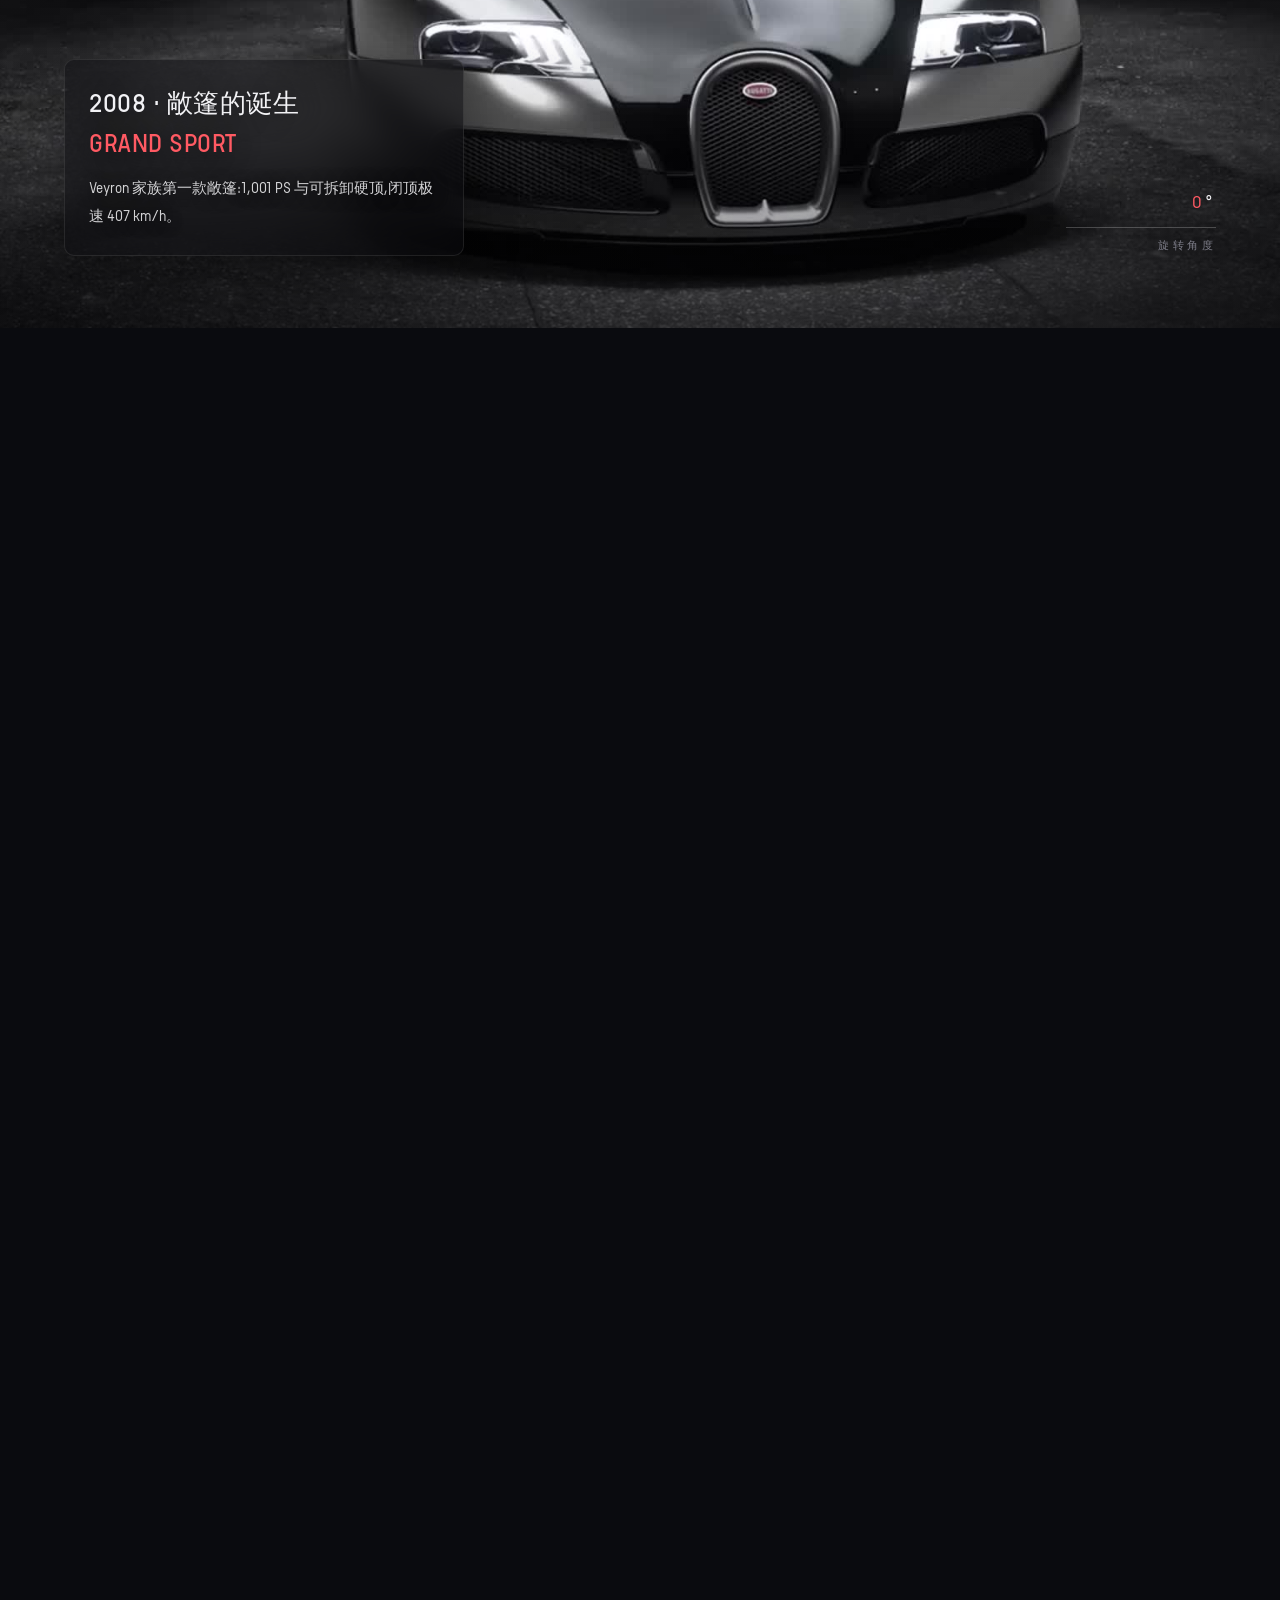
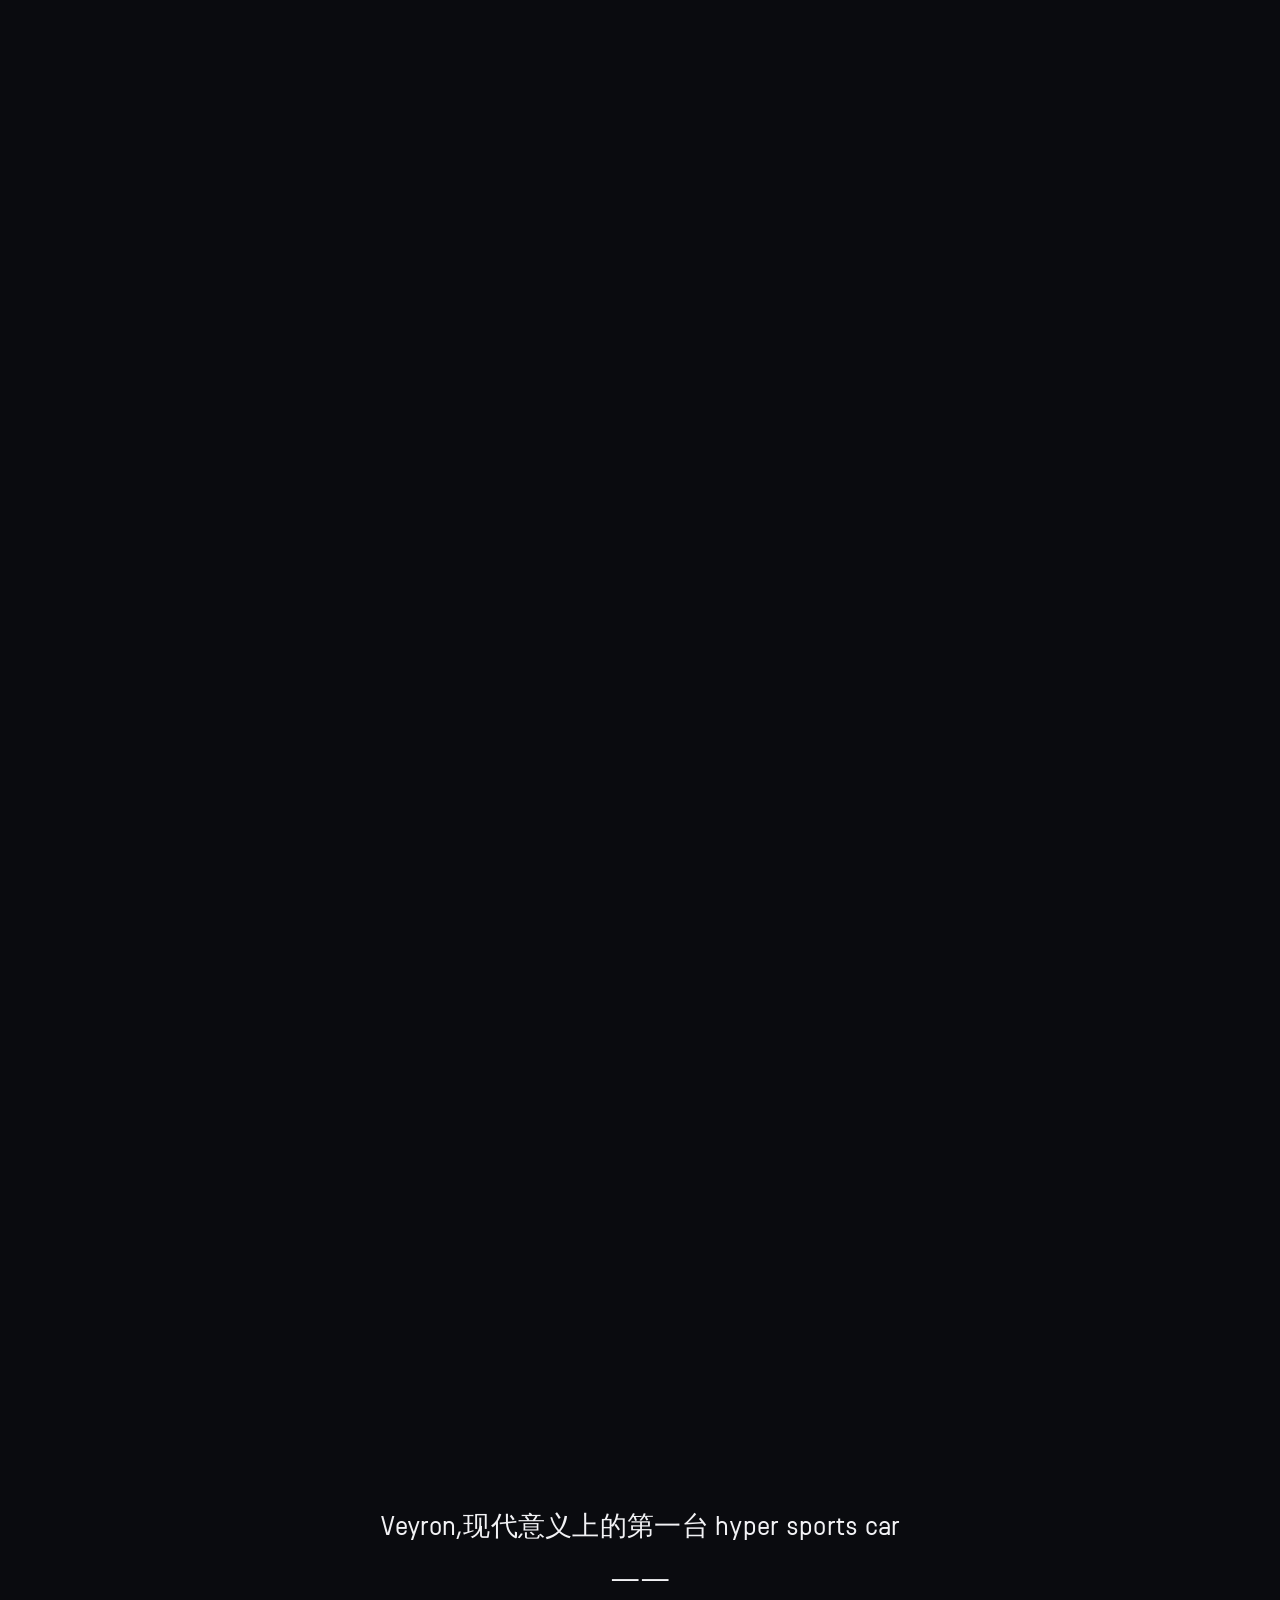
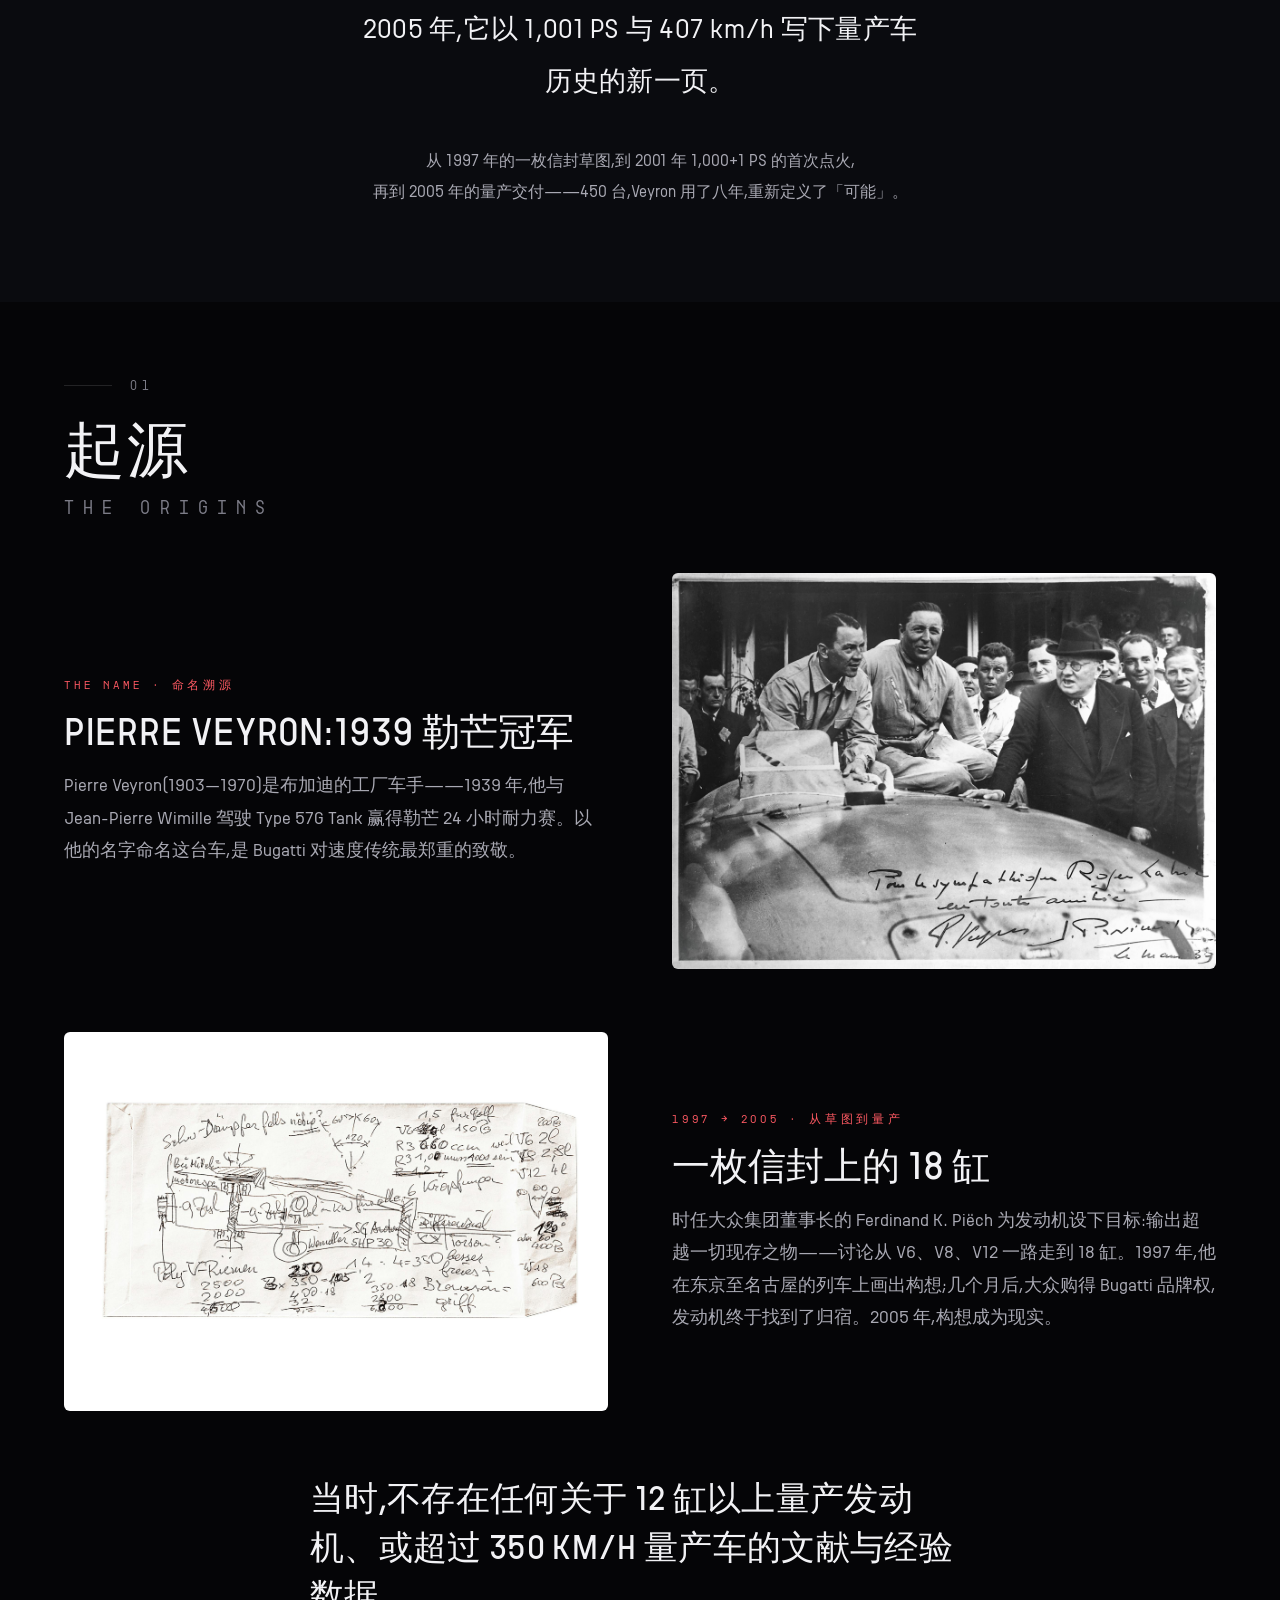
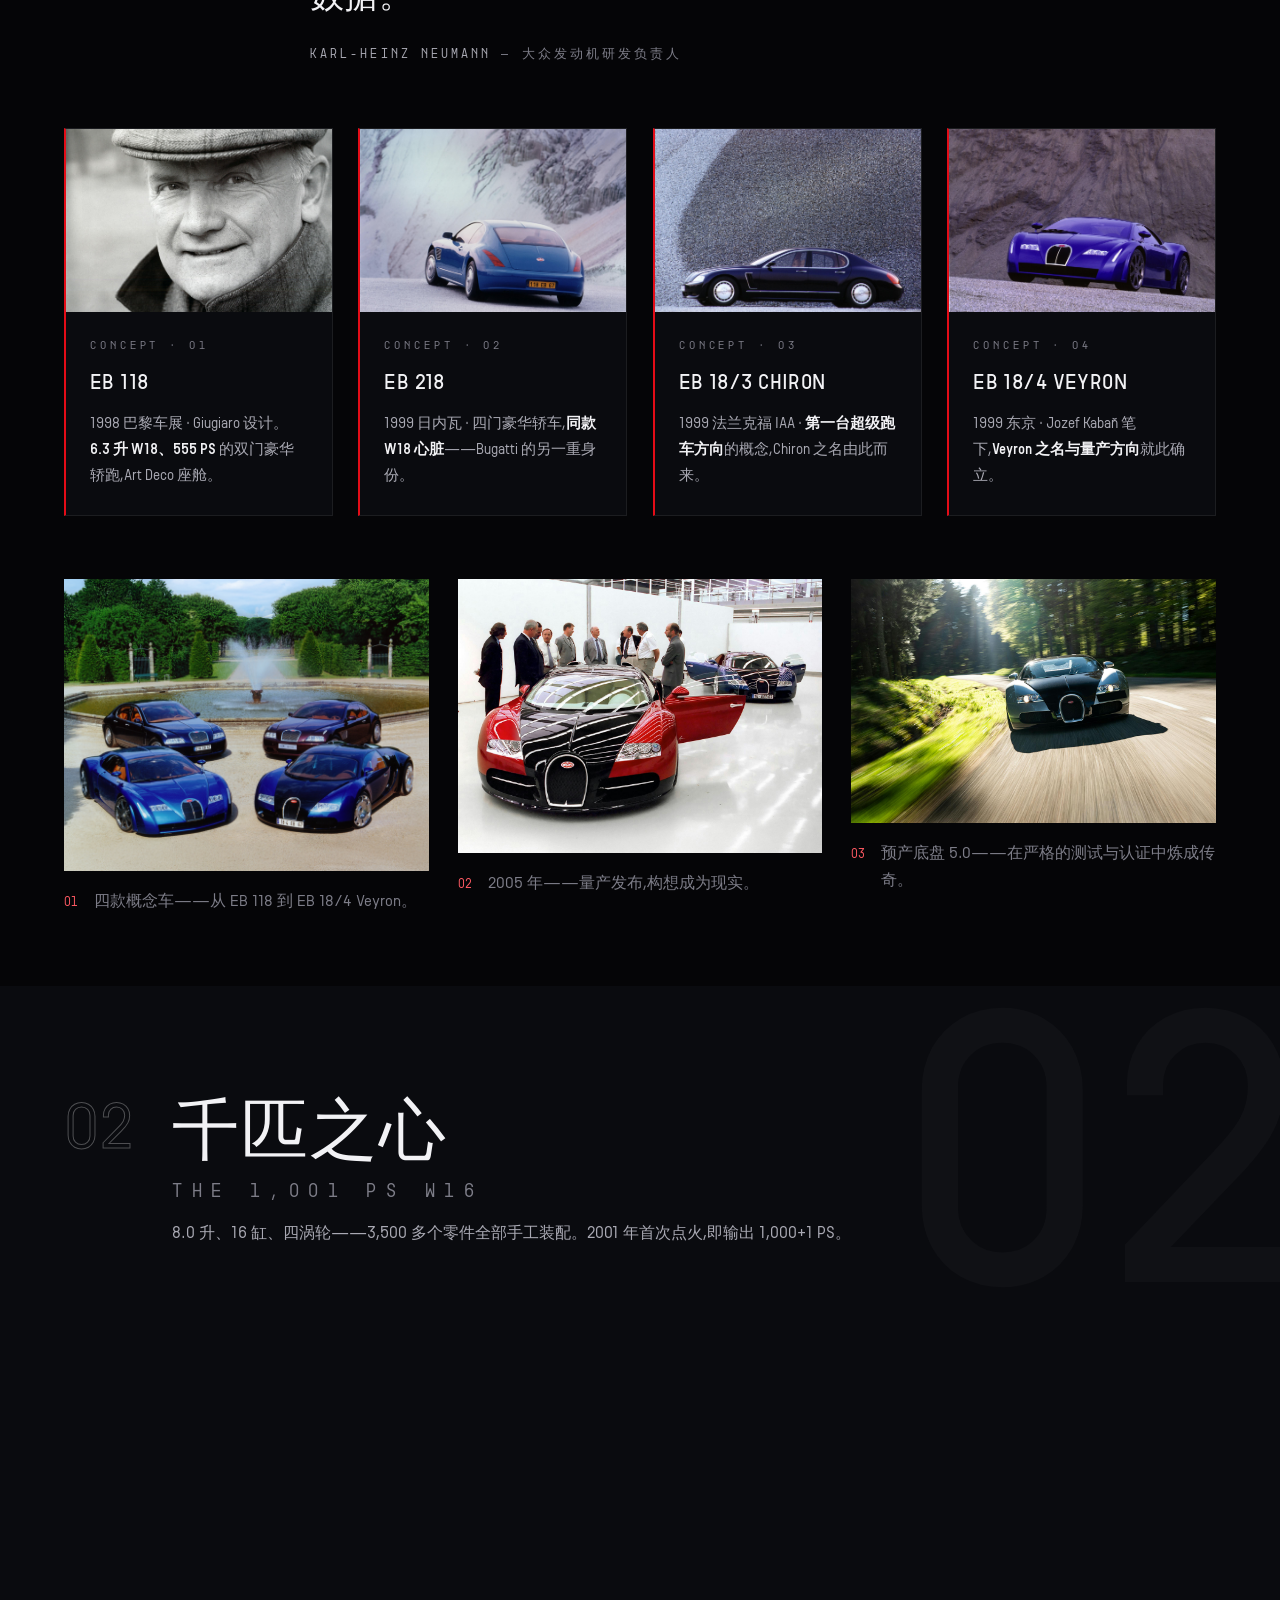
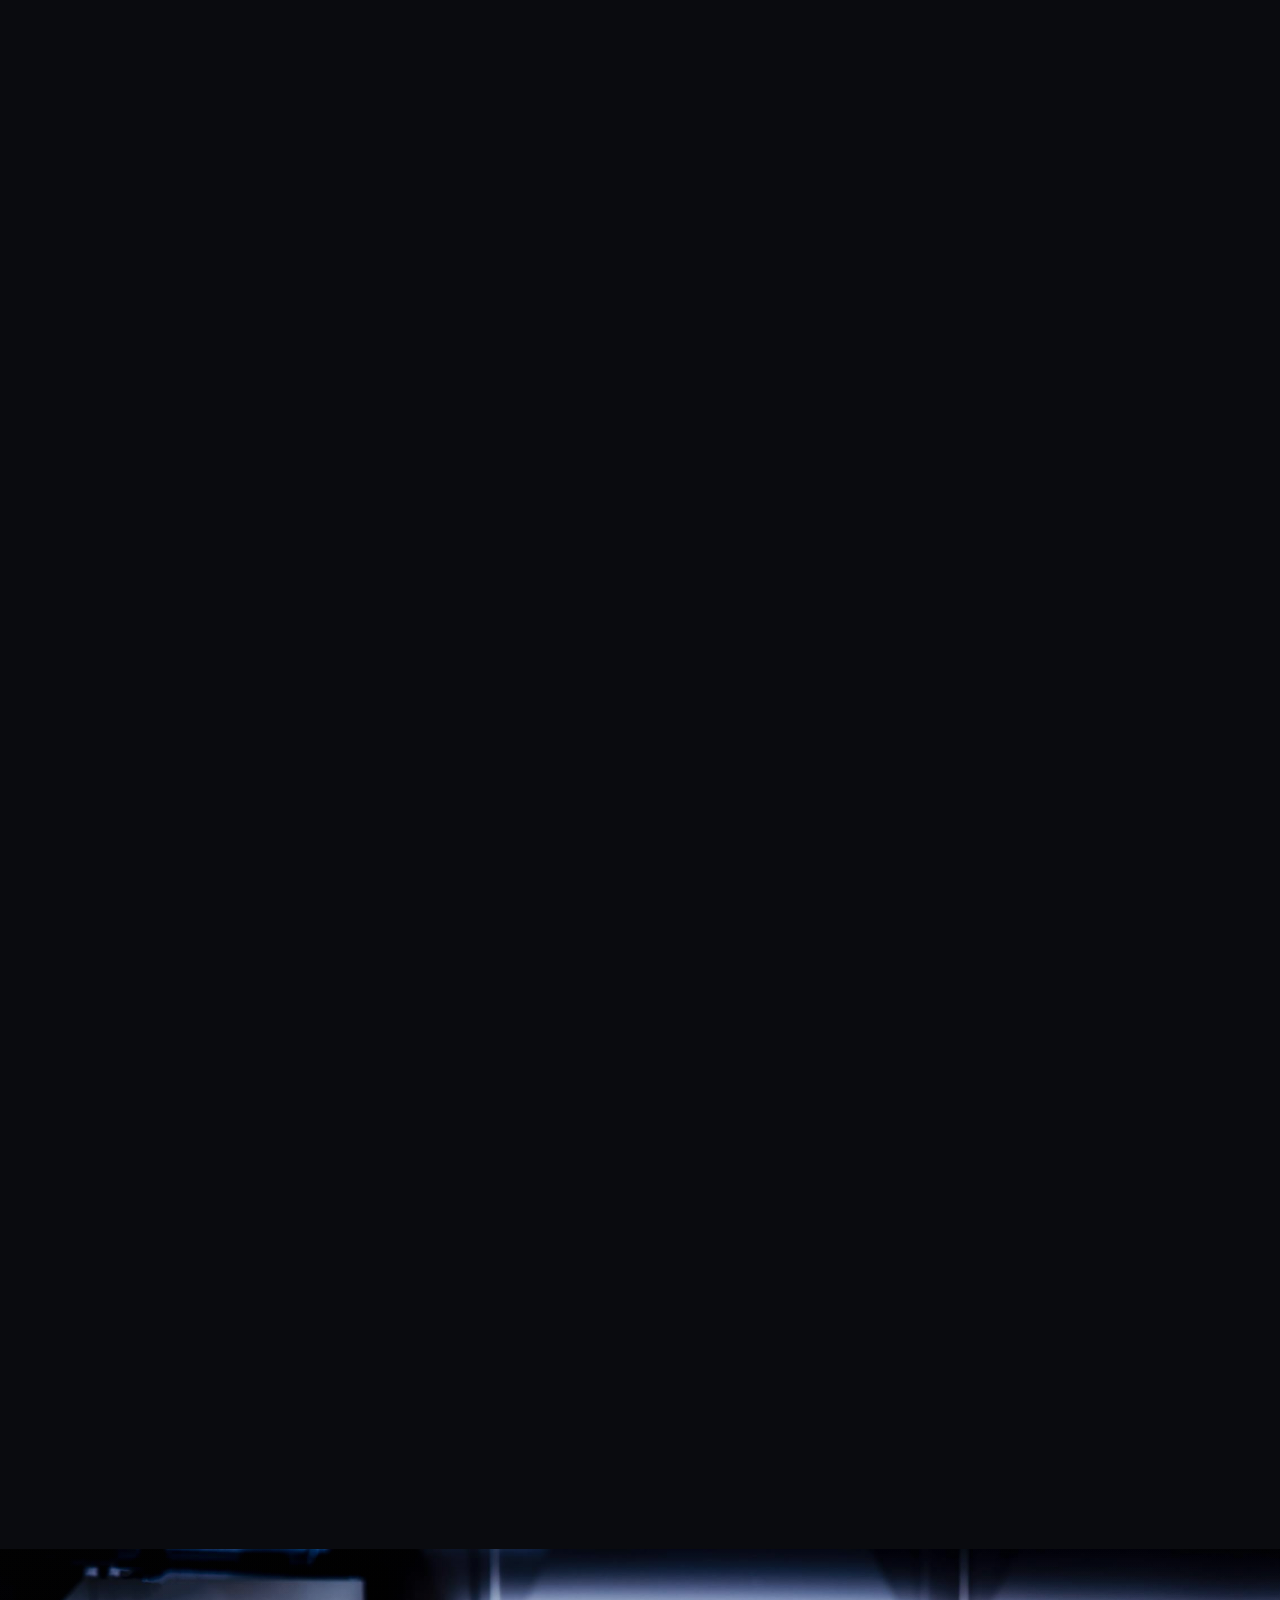
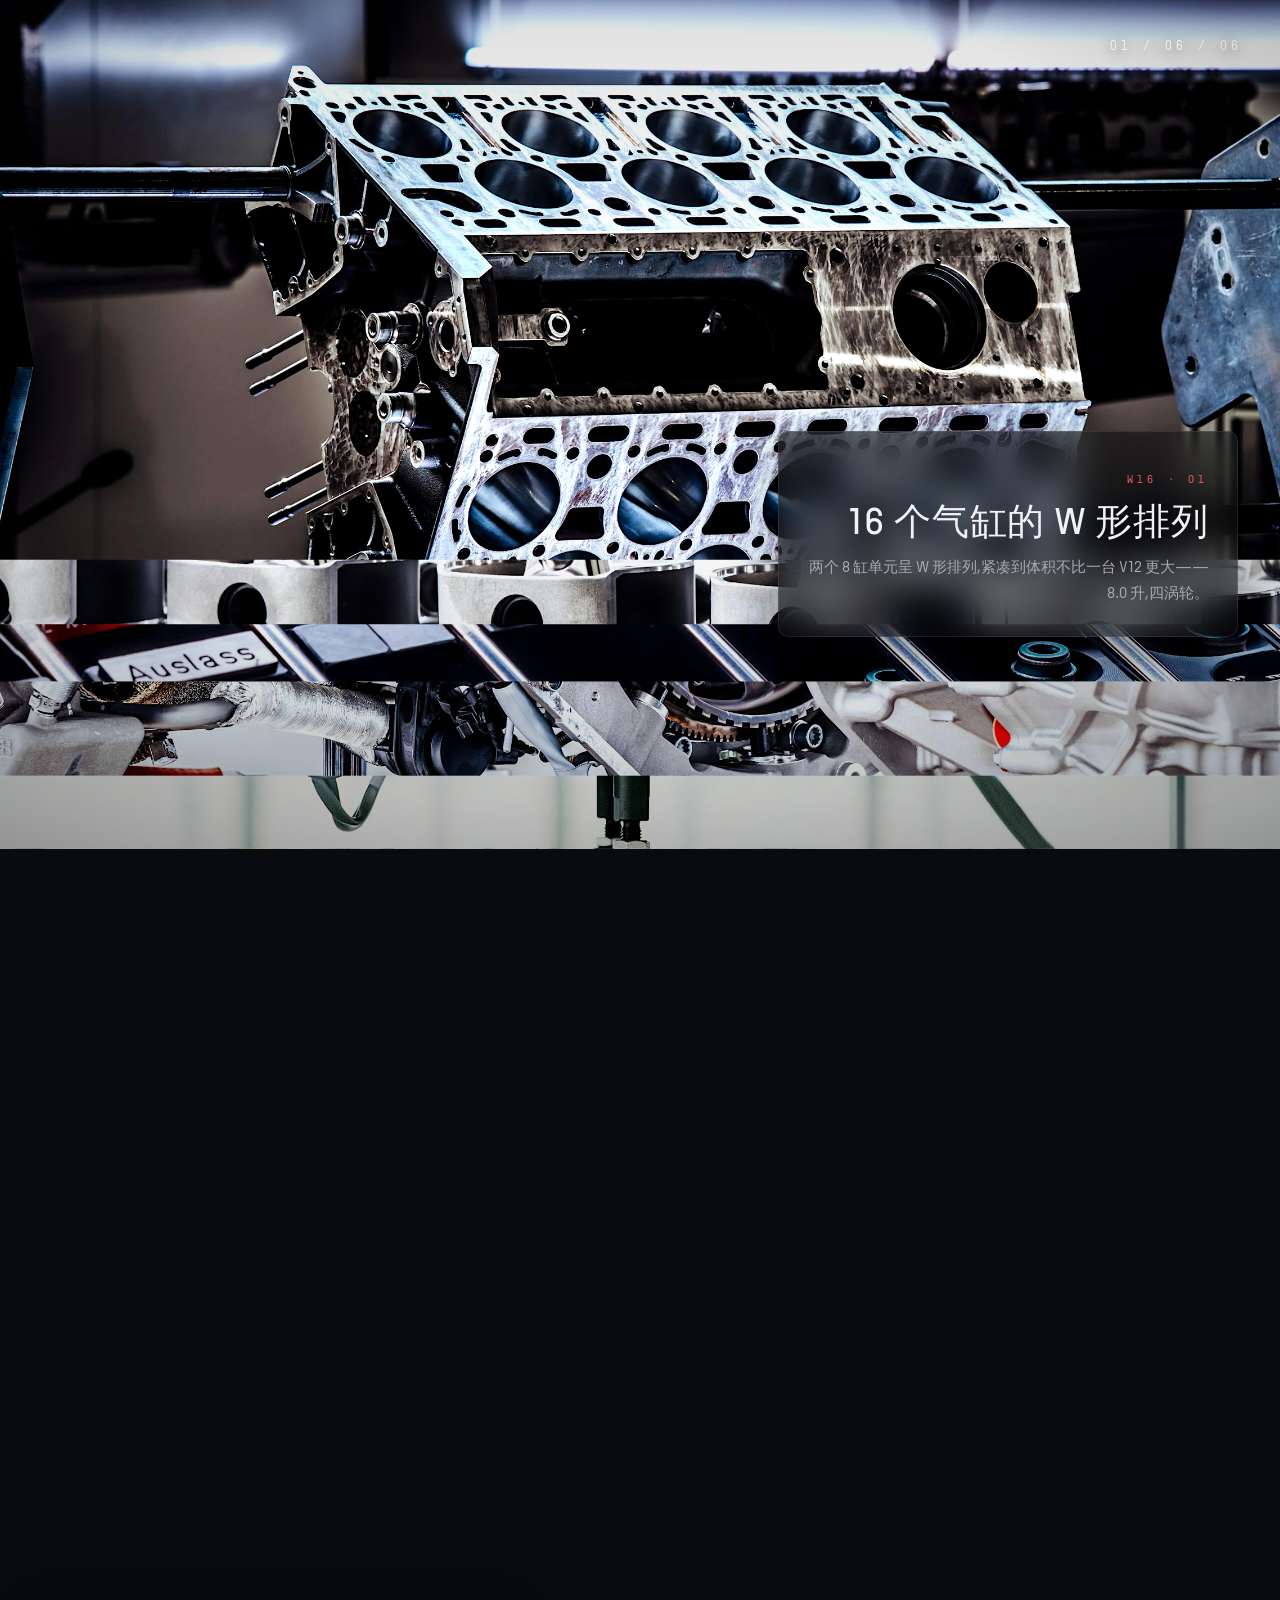
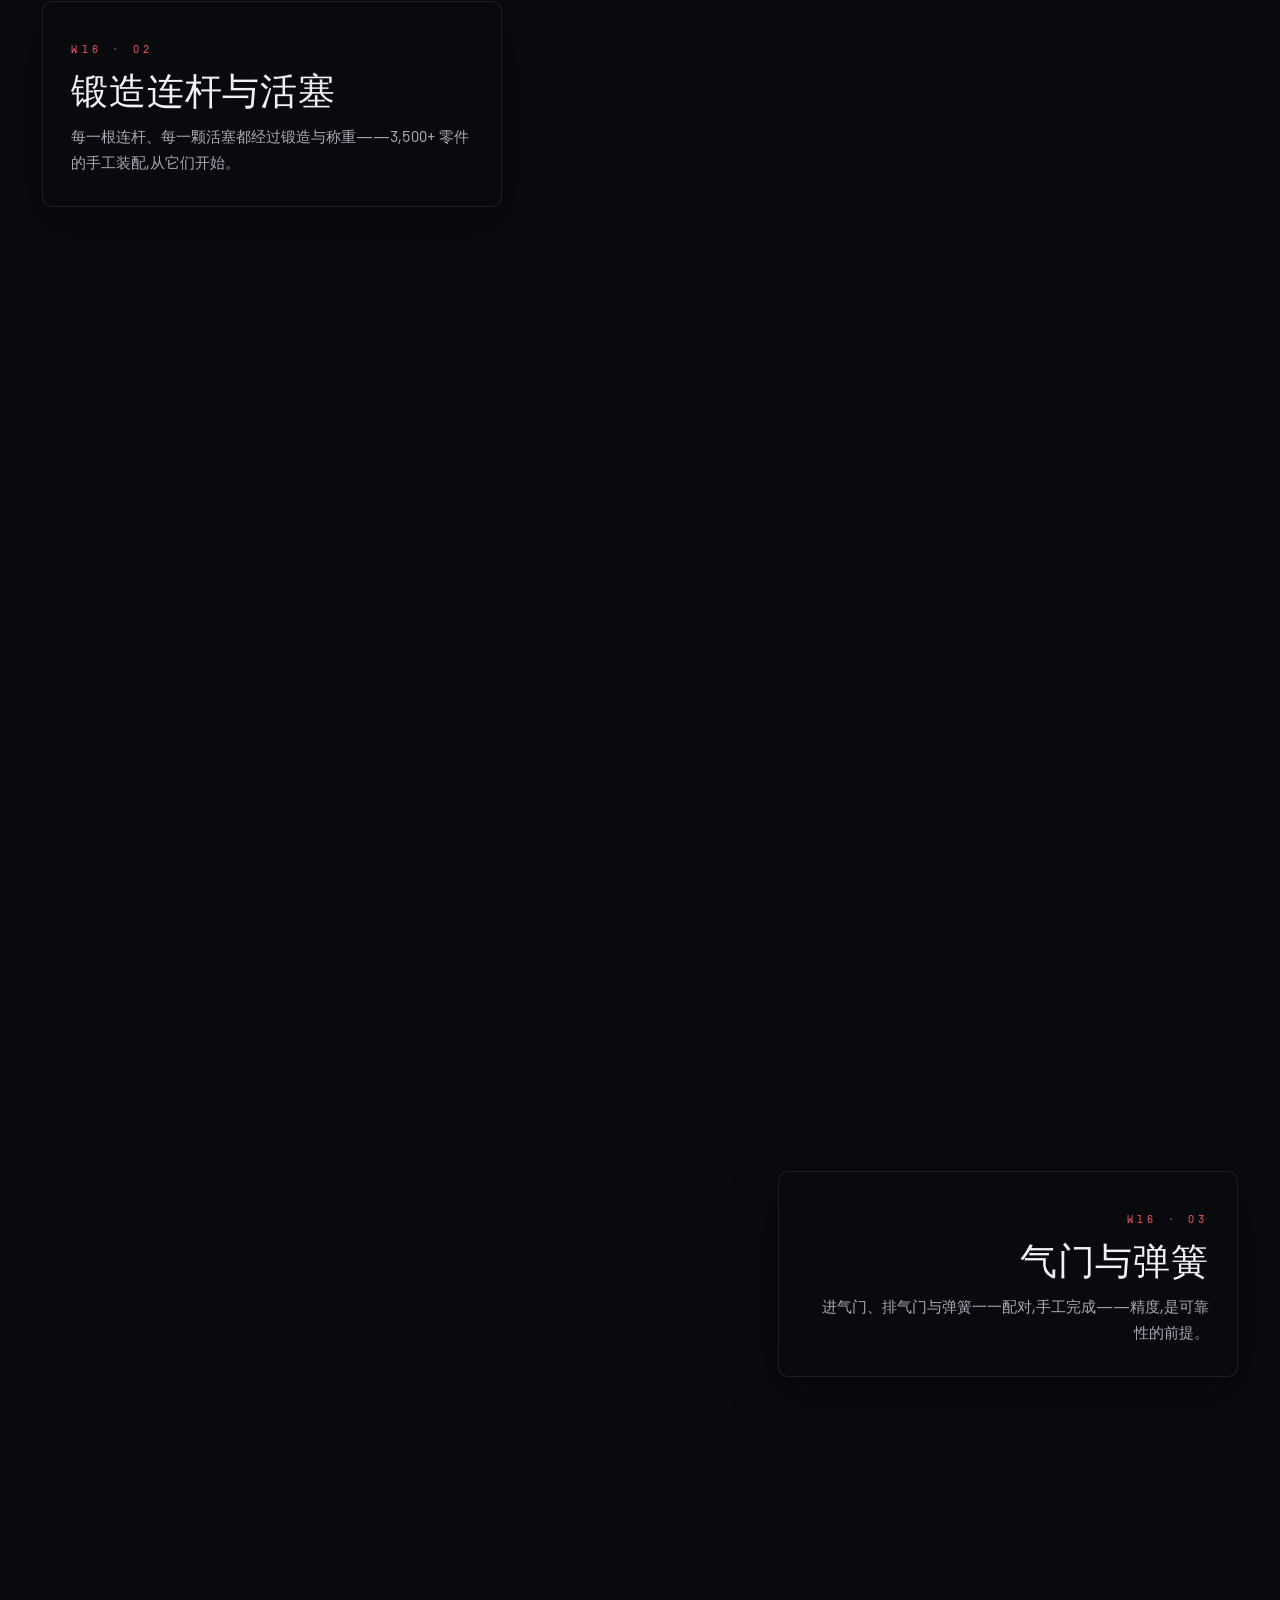
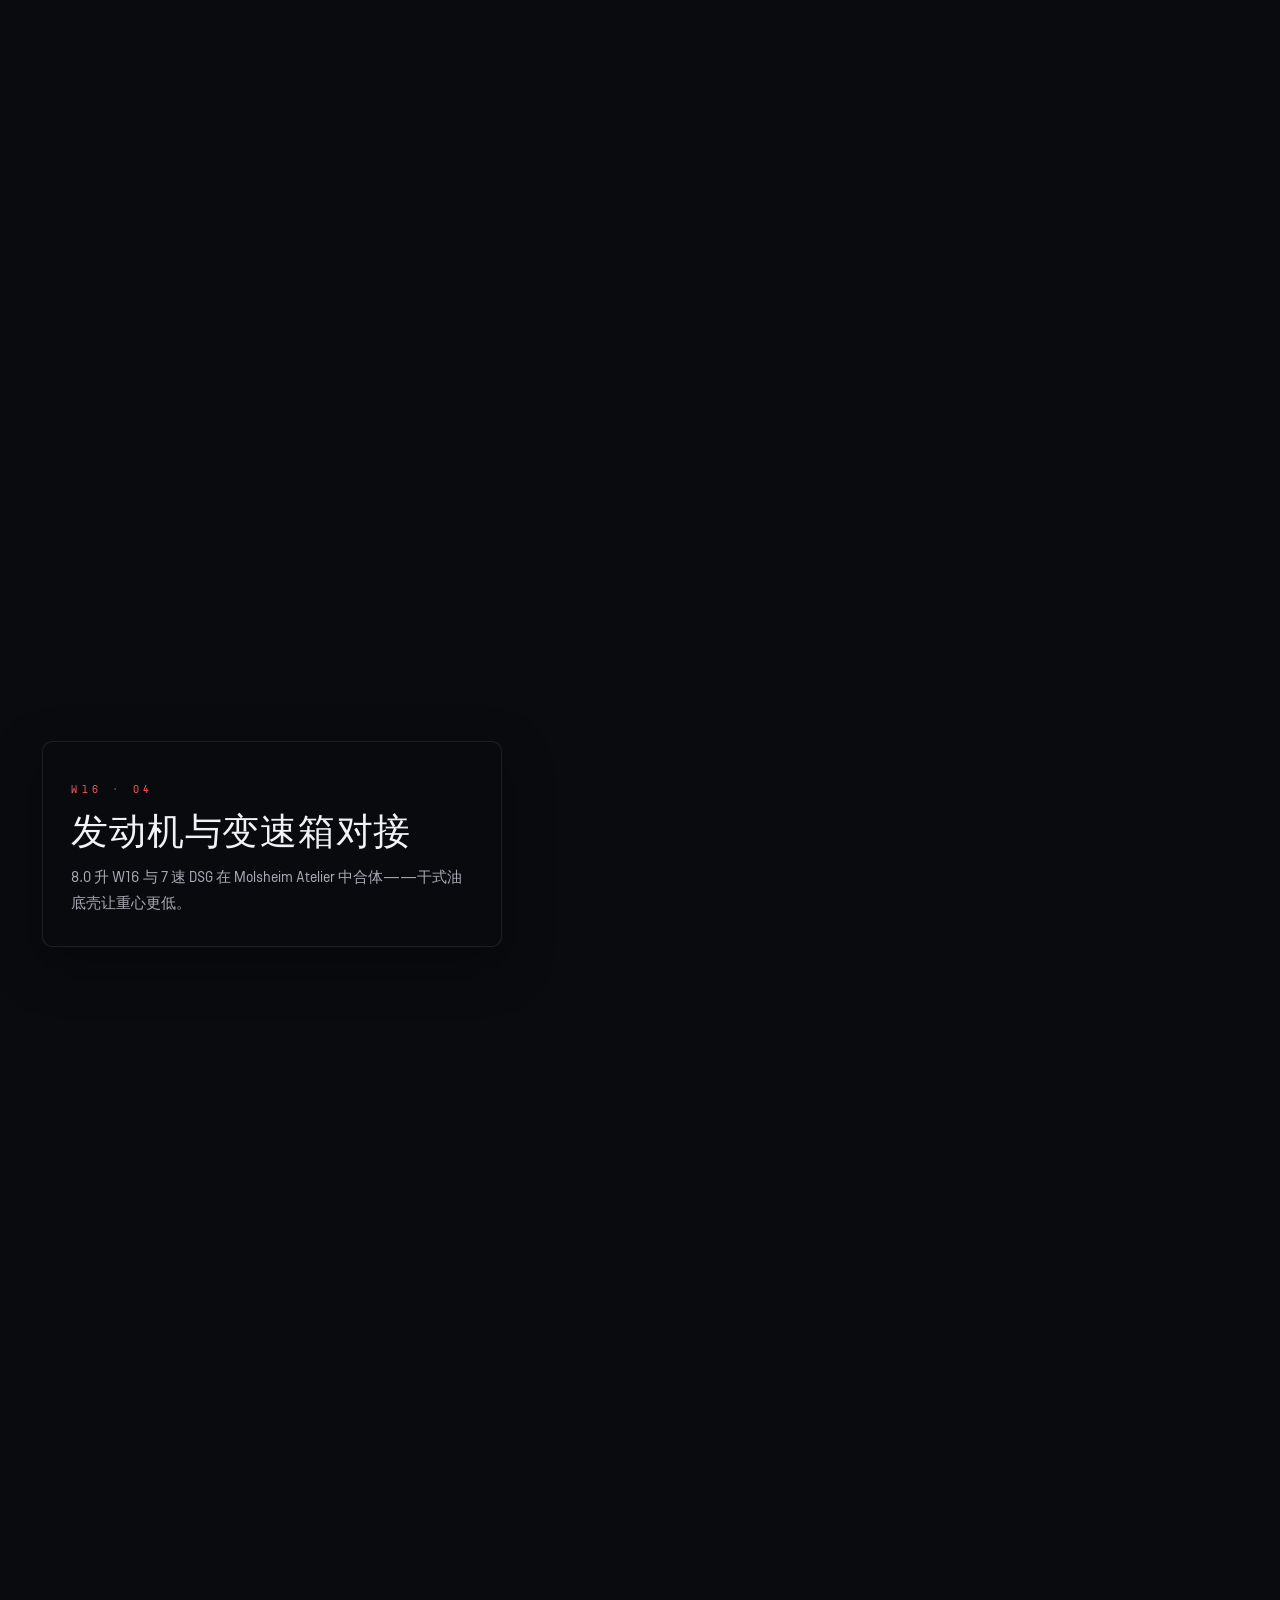
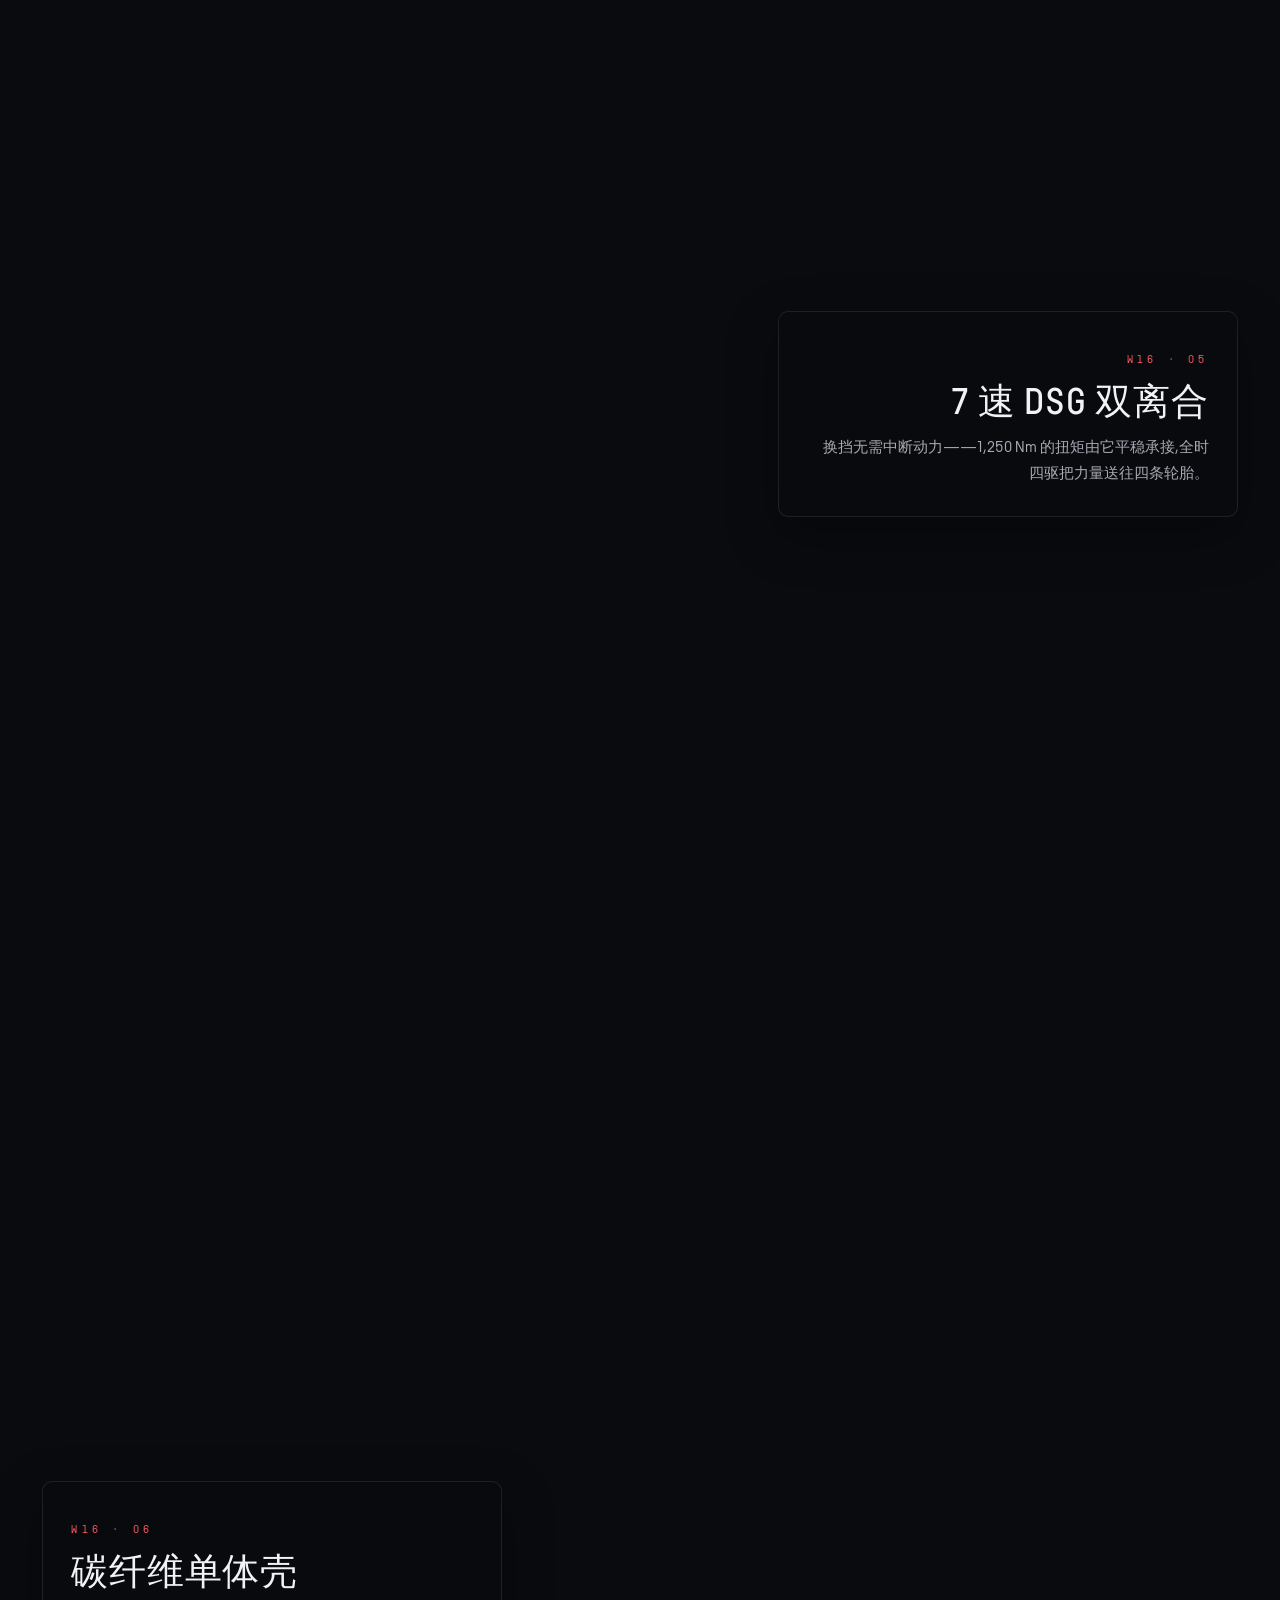
==== commit 886d350f: "hero 下方新增 HYPERCAR.SITE 门户跳转条(中英双语) - index.html / en.html: hero 结束后、第一章前插入 portal-bar 胶囊跳转条   (H 徽标" ====
--- a/index.html
+++ b/index.html
@@ -74,6 +74,18 @@
   <a class="hero__scroll" href="#intro" aria-label="向下滚动">SCROLL</a>
 </section>
 
+<!-- ============ HYPERCAR 门户跳转 ============ -->
+<a class="portal-bar" href="https://www.hypercar.site" target="_blank" rel="noopener" aria-label="HYPERCAR.SITE 门户">
+  <span class="portal-bar__rule" aria-hidden="true"></span>
+  <span class="portal-bar__badge" aria-hidden="true">H</span>
+  <span class="portal-bar__name">HYPERCAR.SITE</span>
+  <span class="portal-bar__sep" aria-hidden="true"></span>
+  <span class="portal-bar__text">超跑传奇集合 · 前往门户</span>
+  <i class="portal-bar__arrow" aria-hidden="true">→</i>
+  <span class="portal-bar__rule portal-bar__rule--r" aria-hidden="true"></span>
+</a>
+
+
 <!-- ============ 序 · 360° 环绕 + 诞生(无章节标题) ============ -->
 <section class="chapter chapter--dark" id="intro" style="padding-top:0;">
   <div class="scrub">
@@ -330,47 +342,6 @@
   </div>
 
   <div class="wrap">
-    <div class="dcards dcards--edge reveal">
-      <div class="dcard">
-        <img src="img/eng-w16.jpg" alt="测试中的 W16" loading="lazy">
-        <div class="dcard__body">
-          <span class="no">Power · 01</span>
-          <h3>测试中的 W16</h3>
-          <p>每一台发动机都在台架上经历严格验证——<b>16 缸,1,000+ PS</b>。</p>
-        </div>
-      </div>
-      <div class="dcard">
-        <img src="img/eng-track.jpg" alt="赛道测试" loading="lazy">
-        <div class="dcard__body">
-          <span class="no">Power · 02</span>
-          <h3>赛道测试</h3>
-          <p>工程师与车手在赛道与高速环道上,<b>把每个组件推到极限</b>。</p>
-        </div>
-      </div>
-      <div class="dcard">
-        <img src="img/eng-brake.jpg" alt="碳陶瓷刹车" loading="lazy">
-        <div class="dcard__body">
-          <span class="no">Power · 03</span>
-          <h3>碳陶刹车</h3>
-          <p>碳陶瓷制动盘与八活塞卡钳——<b>从 407 km/h 停下的力量</b>。</p>
-        </div>
-      </div>
-      <div class="dcard">
-        <img src="img/w16-teststand.jpg" alt="台架测试" loading="lazy">
-        <div class="dcard__body">
-          <span class="no">Power · 04</span>
-          <h3>台架验证</h3>
-          <p>模拟 400+ km/h 的测功机,<b>只有 Veyron 能推到极限</b>。</p>
-        </div>
-      </div>
-    </div>
-
-    <div class="stats reveal">
-      <div class="stat"><b><em>3,500+</em></b><span>零件 · 手工装配</span></div>
-      <div class="stat"><b><em>≈400</em> KG</b><span>W16 发动机</span></div>
-      <div class="stat"><b><em>45°</em> 间隔</b><span>不对称点火</span></div>
-      <div class="stat"><b><em>40+</em> L</b><span>双回路冷却</span></div>
-    </div>
 
   </div>
 </section>
@@ -399,10 +370,52 @@
         <p>2001 年,一个电话改变了 Loris Bicocchi 的职业生涯——首驾在 Michelin 的 Ladoux 试车场,一辆红黑原型车。当时 Veyron 的输出是任何其他量产车的两倍;没有参考系,一切都要重新建立。</p>
       </div>
     </div>
+    <div class="dcards dcards--edge reveal">
+      <div class="dcard">
+        <img src="img/eng-w16.jpg" alt="测试中的 W16" loading="lazy">
+        <div class="dcard__body">
+          <span class="no">Power · 01</span>
+          <h3>测试中的 W16</h3>
+          <p>每一台发动机都在台架上经历严格验证——<b>16 缸,1,000+ PS</b>。</p>
+        </div>
+      </div>
+      <div class="dcard">
+        <img src="img/eng-track.jpg" alt="赛道测试" loading="lazy">
+        <div class="dcard__body">
+          <span class="no">Power · 02</span>
+          <h3>赛道测试</h3>
+          <p>工程师与车手在赛道与高速环道上,<b>把每个组件推到极限</b>。</p>
+        </div>
+      </div>
+      <div class="dcard">
+        <img src="img/eng-brake.jpg" alt="碳陶瓷刹车" loading="lazy">
+        <div class="dcard__body">
+          <span class="no">Power · 03</span>
+          <h3>碳陶刹车</h3>
+          <p>碳陶瓷制动盘与八活塞卡钳——<b>从 407 km/h 停下的力量</b>。</p>
+        </div>
+      </div>
+      <div class="dcard">
+        <img src="img/w16-teststand.jpg" alt="台架测试" loading="lazy">
+        <div class="dcard__body">
+          <span class="no">Power · 04</span>
+          <h3>台架验证</h3>
+          <p>模拟 400+ km/h 的测功机,<b>只有 Veyron 能推到极限</b>。</p>
+        </div>
+      </div>
+    </div>
+
+    <div class="stats reveal">
+      <div class="stat"><b><em>3,500+</em></b><span>零件 · 手工装配</span></div>
+      <div class="stat"><b><em>≈400</em> KG</b><span>W16 发动机</span></div>
+      <div class="stat"><b><em>45°</em> 间隔</b><span>不对称点火</span></div>
+      <div class="stat"><b><em>40+</em> L</b><span>双回路冷却</span></div>
+    </div>
 
     <div class="figrow reveal">
       <figure class="figure">
-        <div class="figure__media"><img src="img/test-ice.jpg" alt="冰面测试" loading="lazy"></div>
+        <div class="figure__media"><img src="img/test-ice.jpg"
+ alt="冰面测试" loading="lazy"></div>
         <figcaption class="figure__cap"><span class="no">01</span><span class="zh">冬季测试——冰面之上,四驱与电子系统的极限。</span></figcaption>
       </figure>
       <figure class="figure">
--- a/css/style.css
+++ b/css/style.css
@@ -1732,3 +1732,67 @@
 /* 传奇版六卡 3×2 整齐排列 */
 .hcards--3 { grid-template-columns: repeat(3, 1fr); }
 @media (max-width: 860px) { .hcards--3 { grid-template-columns: 1fr; } }
+/* ---------- HYPERCAR 门户跳转 ---------- */
+.portal-bar {
+  display: flex;
+  align-items: center;
+  gap: 16px;
+  width: fit-content;
+  max-width: calc(100% - 48px);
+  margin: 52px auto 20px;
+  padding: 15px 40px;
+  border: 1.5px solid var(--accent, var(--blue-lux, var(--red, var(--gold))));
+  border-radius: 999px;
+  background: rgba(255, 255, 255, 0.045);
+  color: var(--ink-dim, var(--dim));
+  font-family: var(--font-mono, var(--mono));
+  font-size: 11.5px;
+  letter-spacing: 0.2em;
+  text-decoration: none;
+  transition: border-color .35s, color .35s, background .35s, transform .35s;
+}
+.portal-bar:hover { transform: translateY(-2px); background: rgba(255, 255, 255, 0.09); }
+.portal-bar__rule {
+  width: 36px;
+  height: 1px;
+  flex: none;
+  background: linear-gradient(90deg, transparent, var(--accent, var(--blue-lux, var(--red, var(--gold)))));
+}
+.portal-bar__rule--r { background: linear-gradient(90deg, var(--accent, var(--blue-lux, var(--red, var(--gold)))), transparent); }
+.portal-bar__badge {
+  width: 24px;
+  height: 24px;
+  border-radius: 7px;
+  flex: none;
+  display: grid;
+  place-items: center;
+  background: var(--accent, var(--blue-lux, var(--red, var(--gold))));
+  color: #0b0b0e;
+  font-size: 13px;
+  font-weight: 700;
+  box-shadow: 0 0 14px var(--accent, var(--blue-lux, var(--red, var(--gold))));
+}
+.portal-bar__name {
+  color: var(--accent, var(--blue-lux, var(--red, var(--gold))));
+  font-weight: 700;
+  letter-spacing: 0.24em;
+  white-space: nowrap;
+}
+.portal-bar__sep {
+  width: 1px;
+  height: 16px;
+  flex: none;
+  background: var(--line);
+}
+.portal-bar__text {
+  color: var(--ink-dim, var(--dim));
+  letter-spacing: 0.12em;
+  white-space: nowrap;
+}
+.portal-bar__arrow { font-style: normal; transition: transform .35s; }
+.portal-bar:hover .portal-bar__arrow { transform: translateX(4px); }
+@media (max-width: 720px) {
+  .portal-bar { flex-wrap: wrap; justify-content: center; text-align: center; margin: 30px 20px 14px; padding: 13px 26px; gap: 12px; }
+  .portal-bar__rule { display: none; }
+  .portal-bar__text { white-space: normal; }
+}
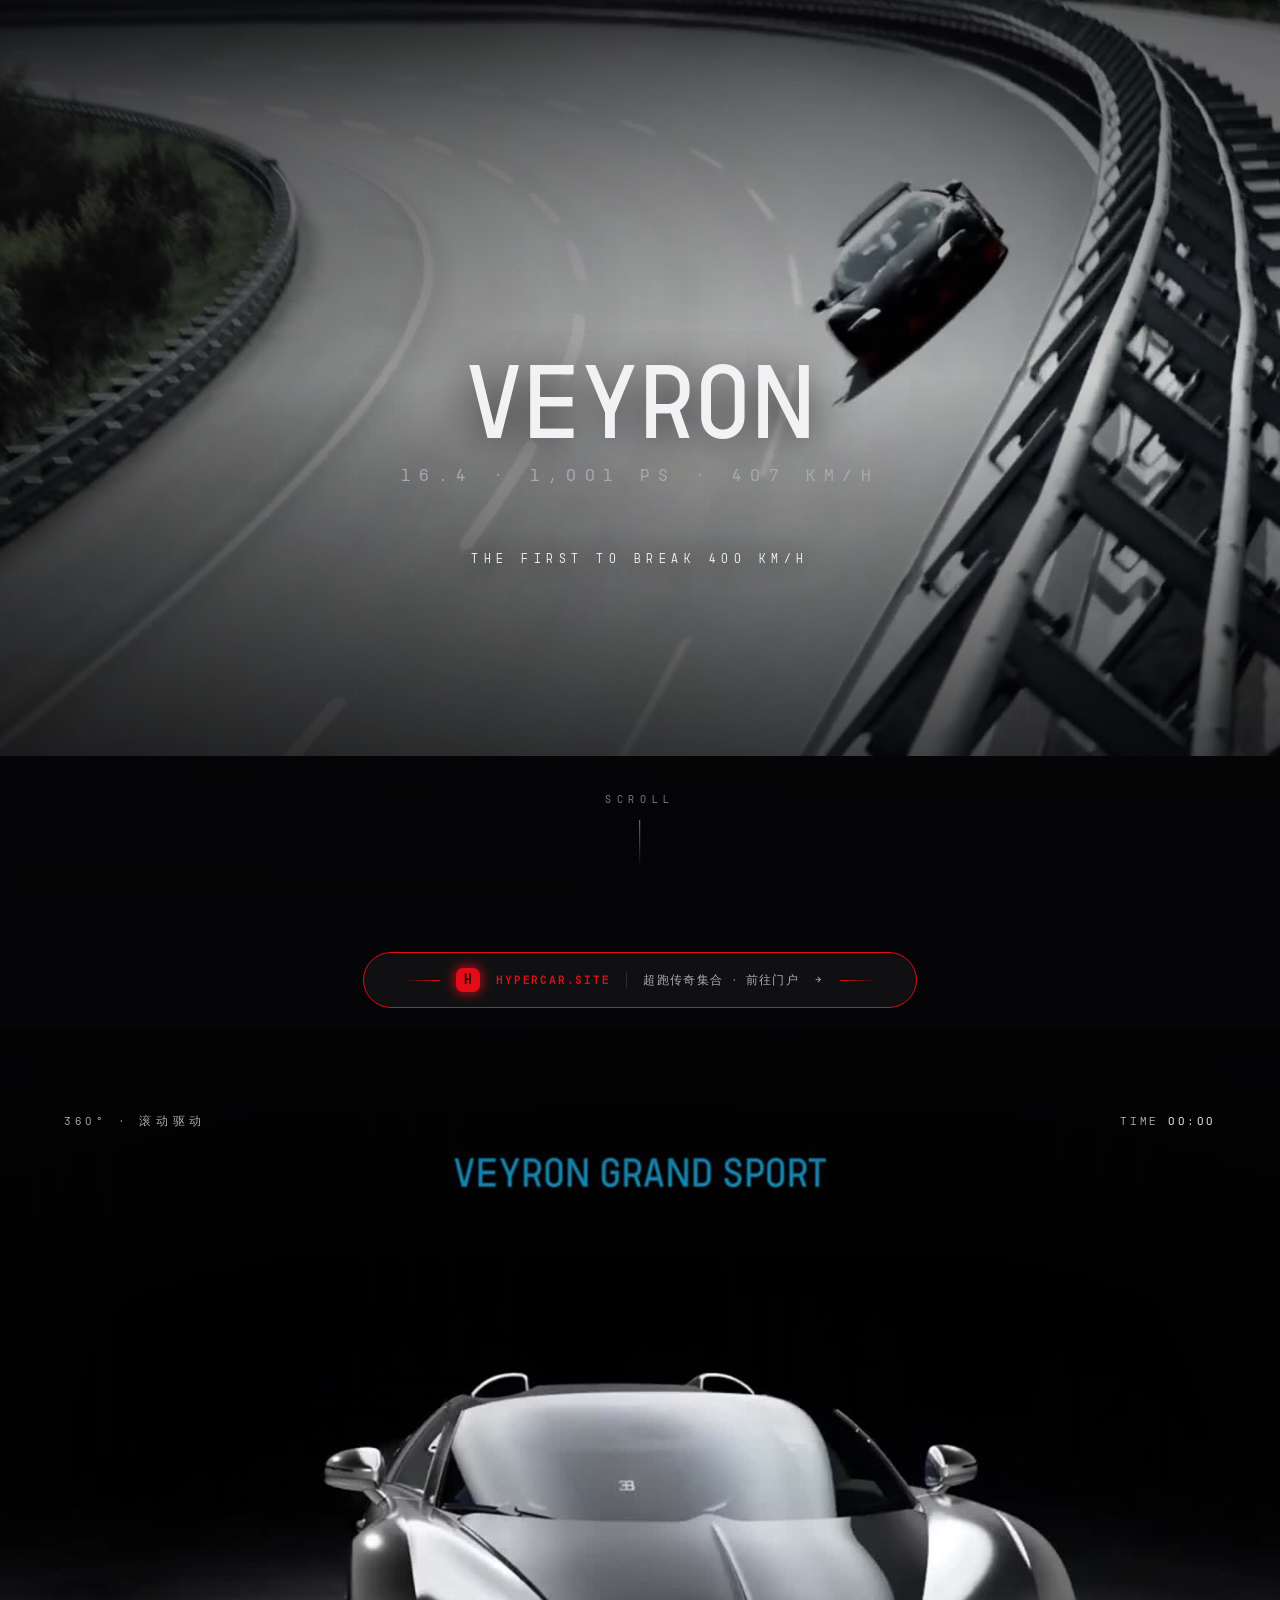
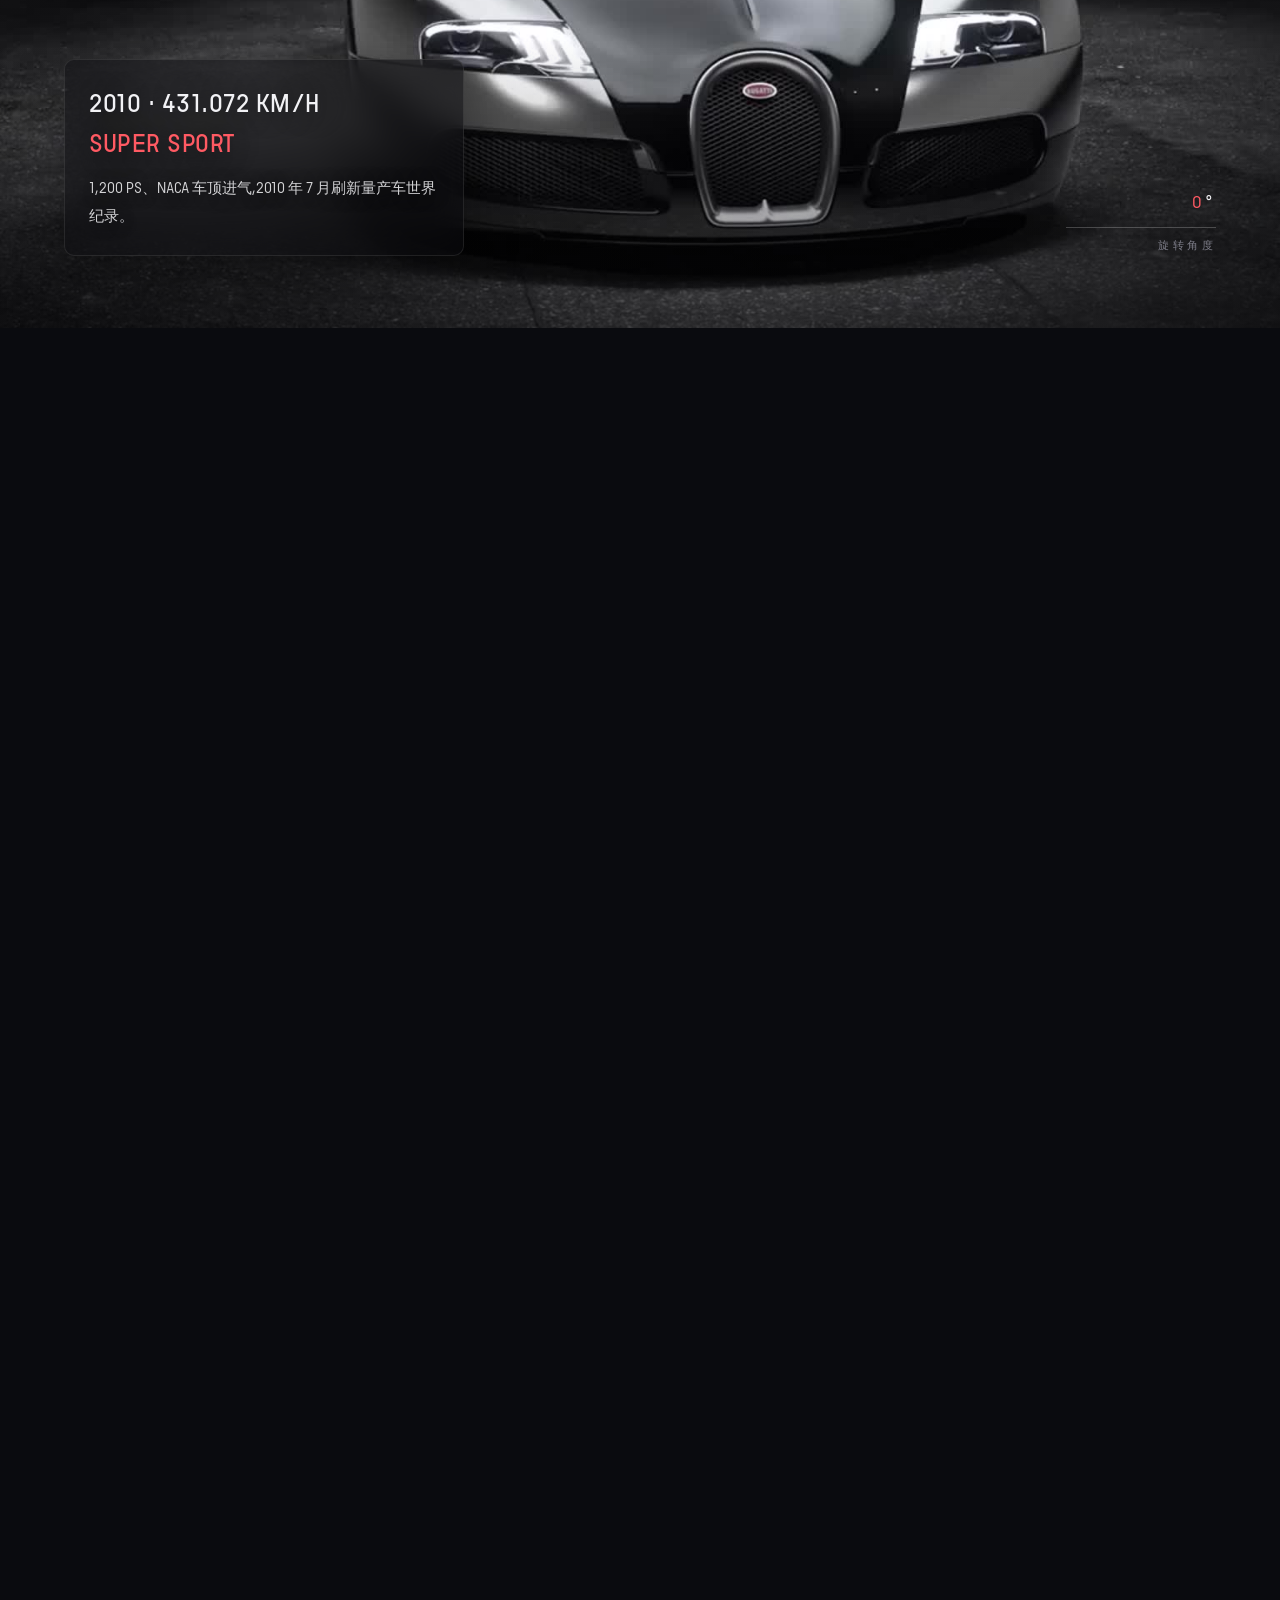
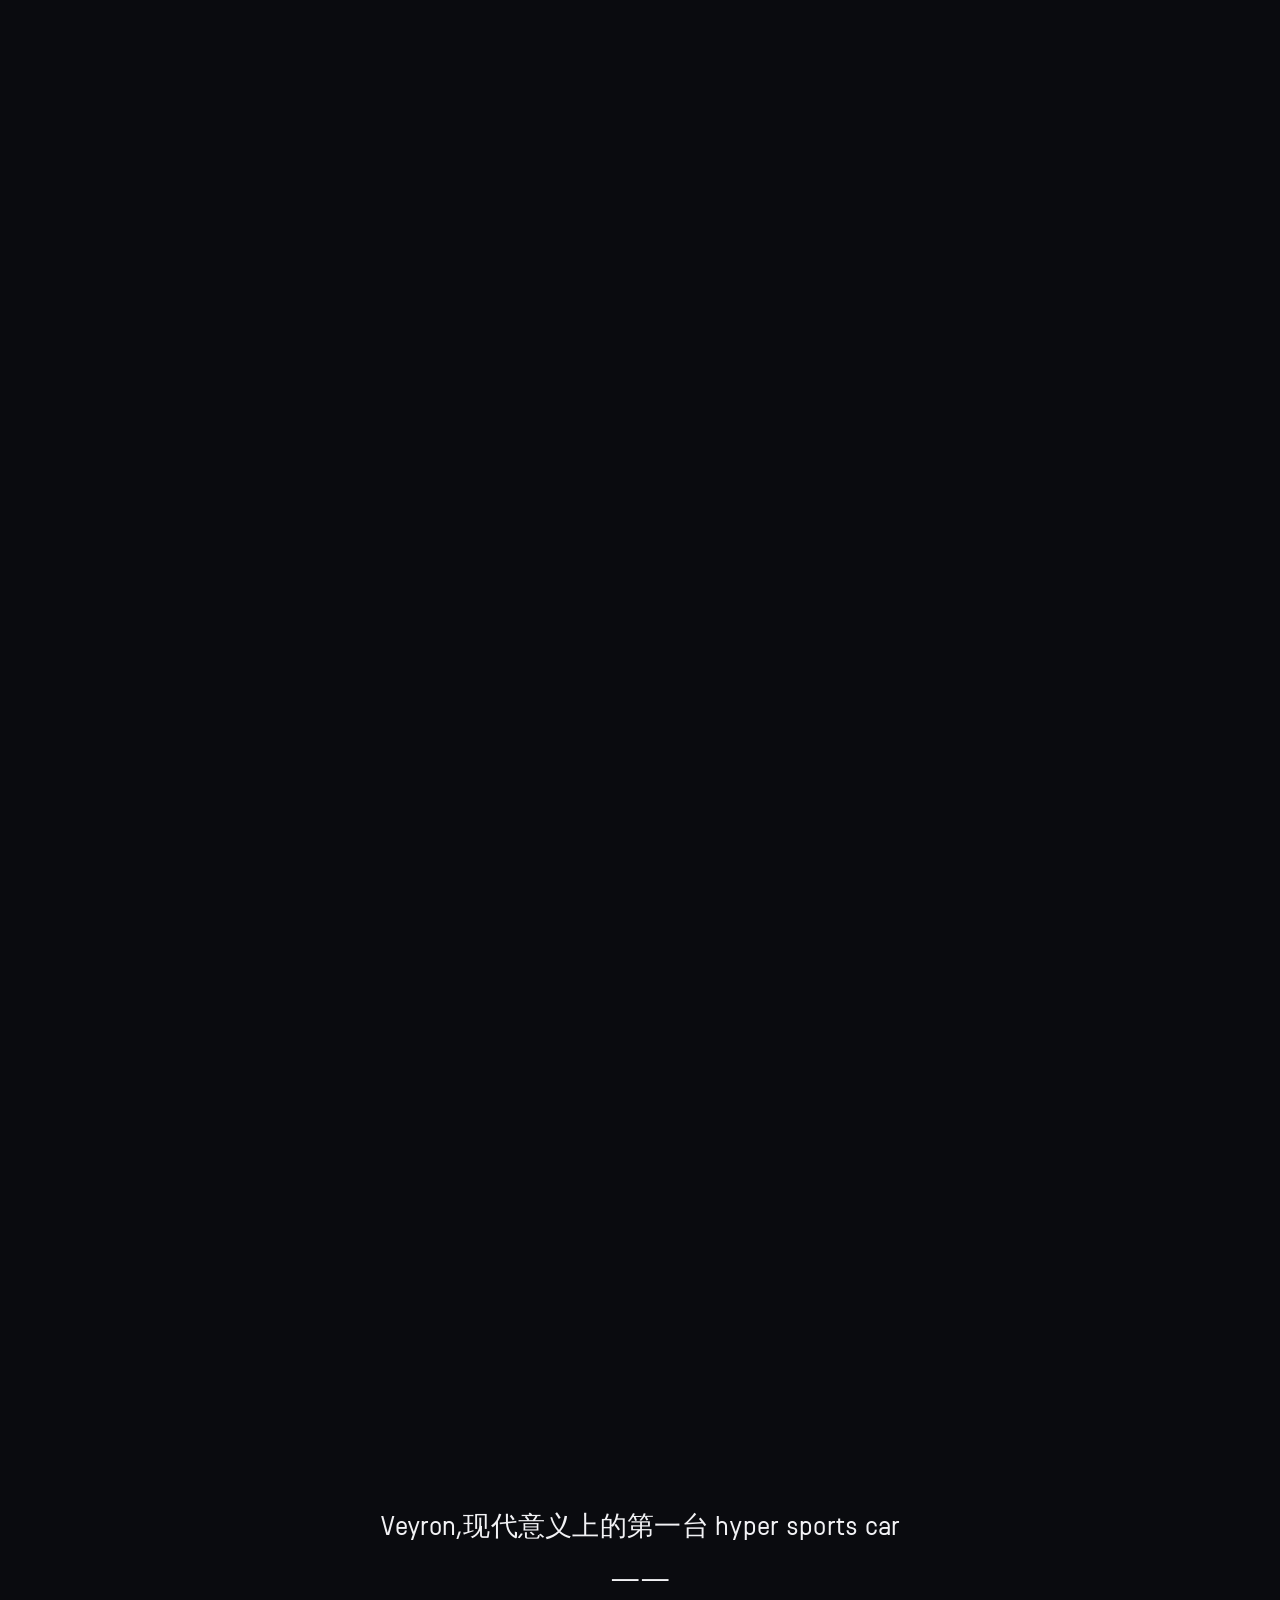
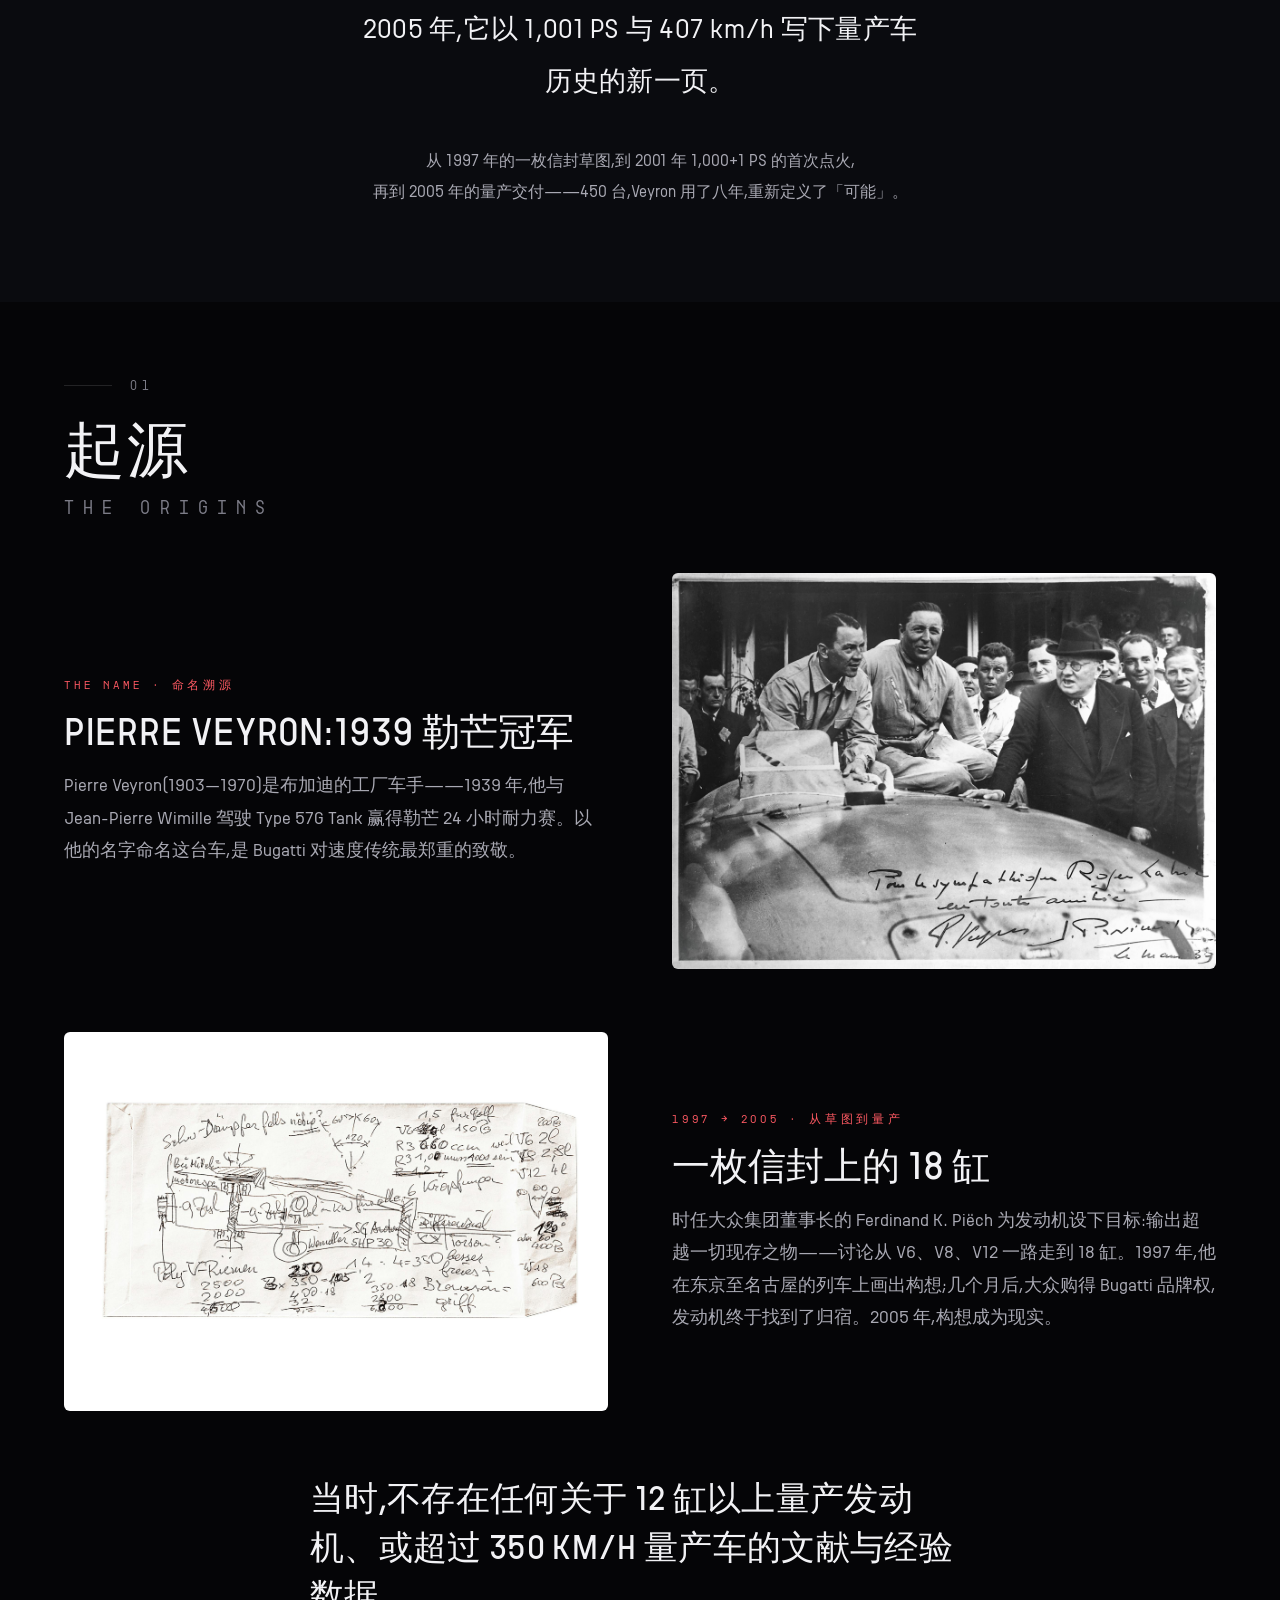
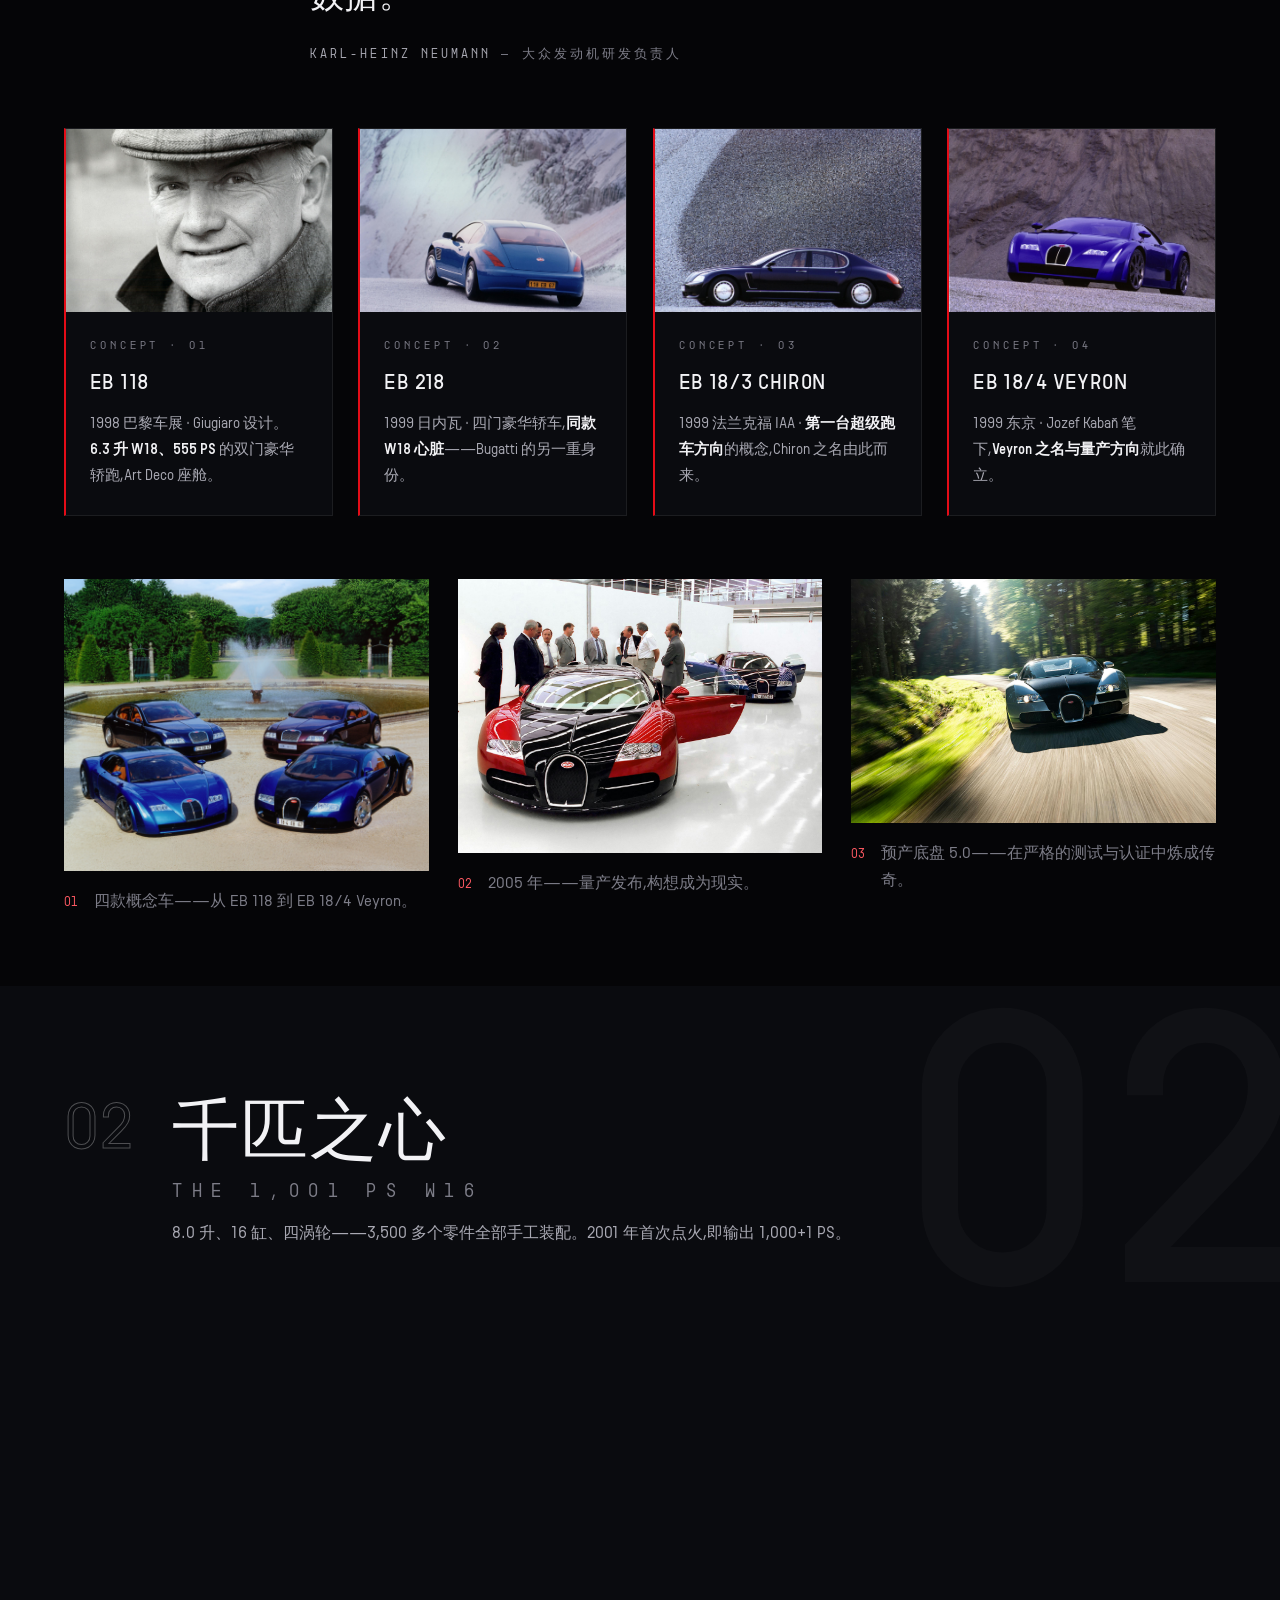
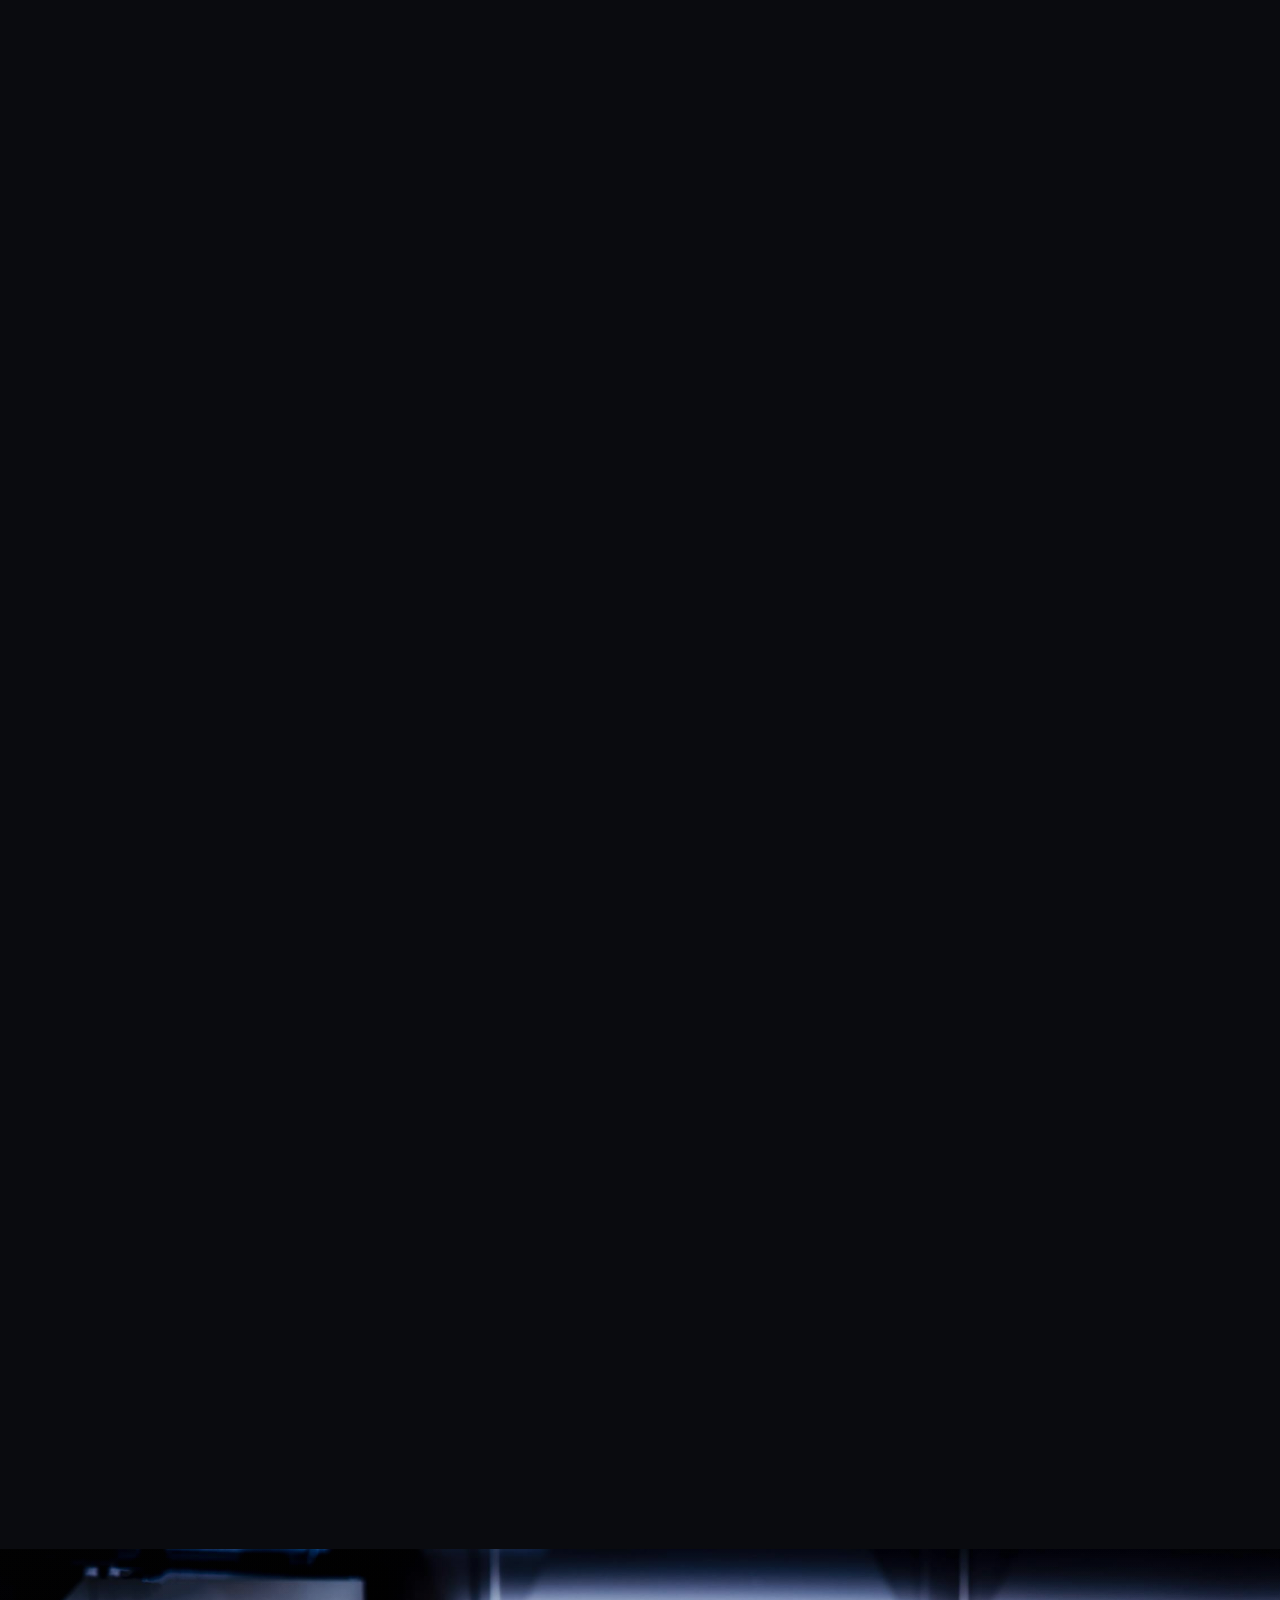
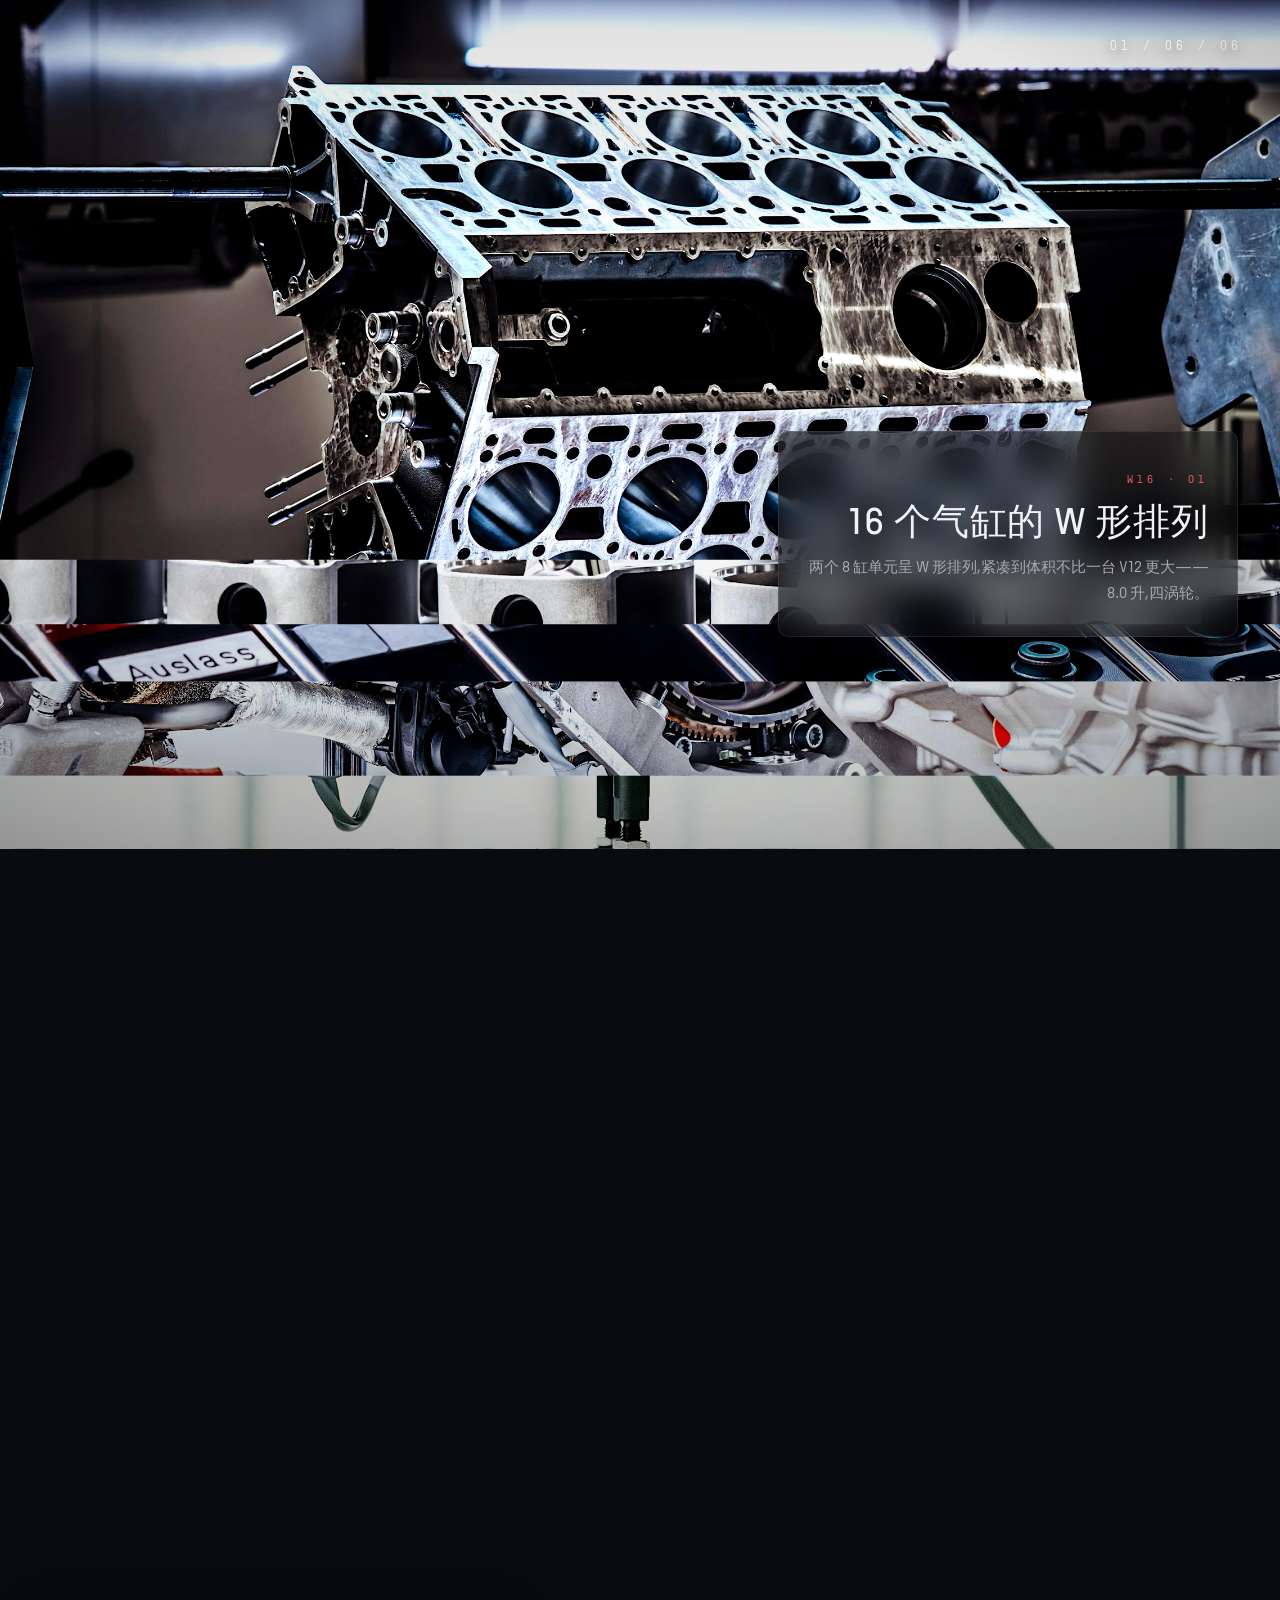
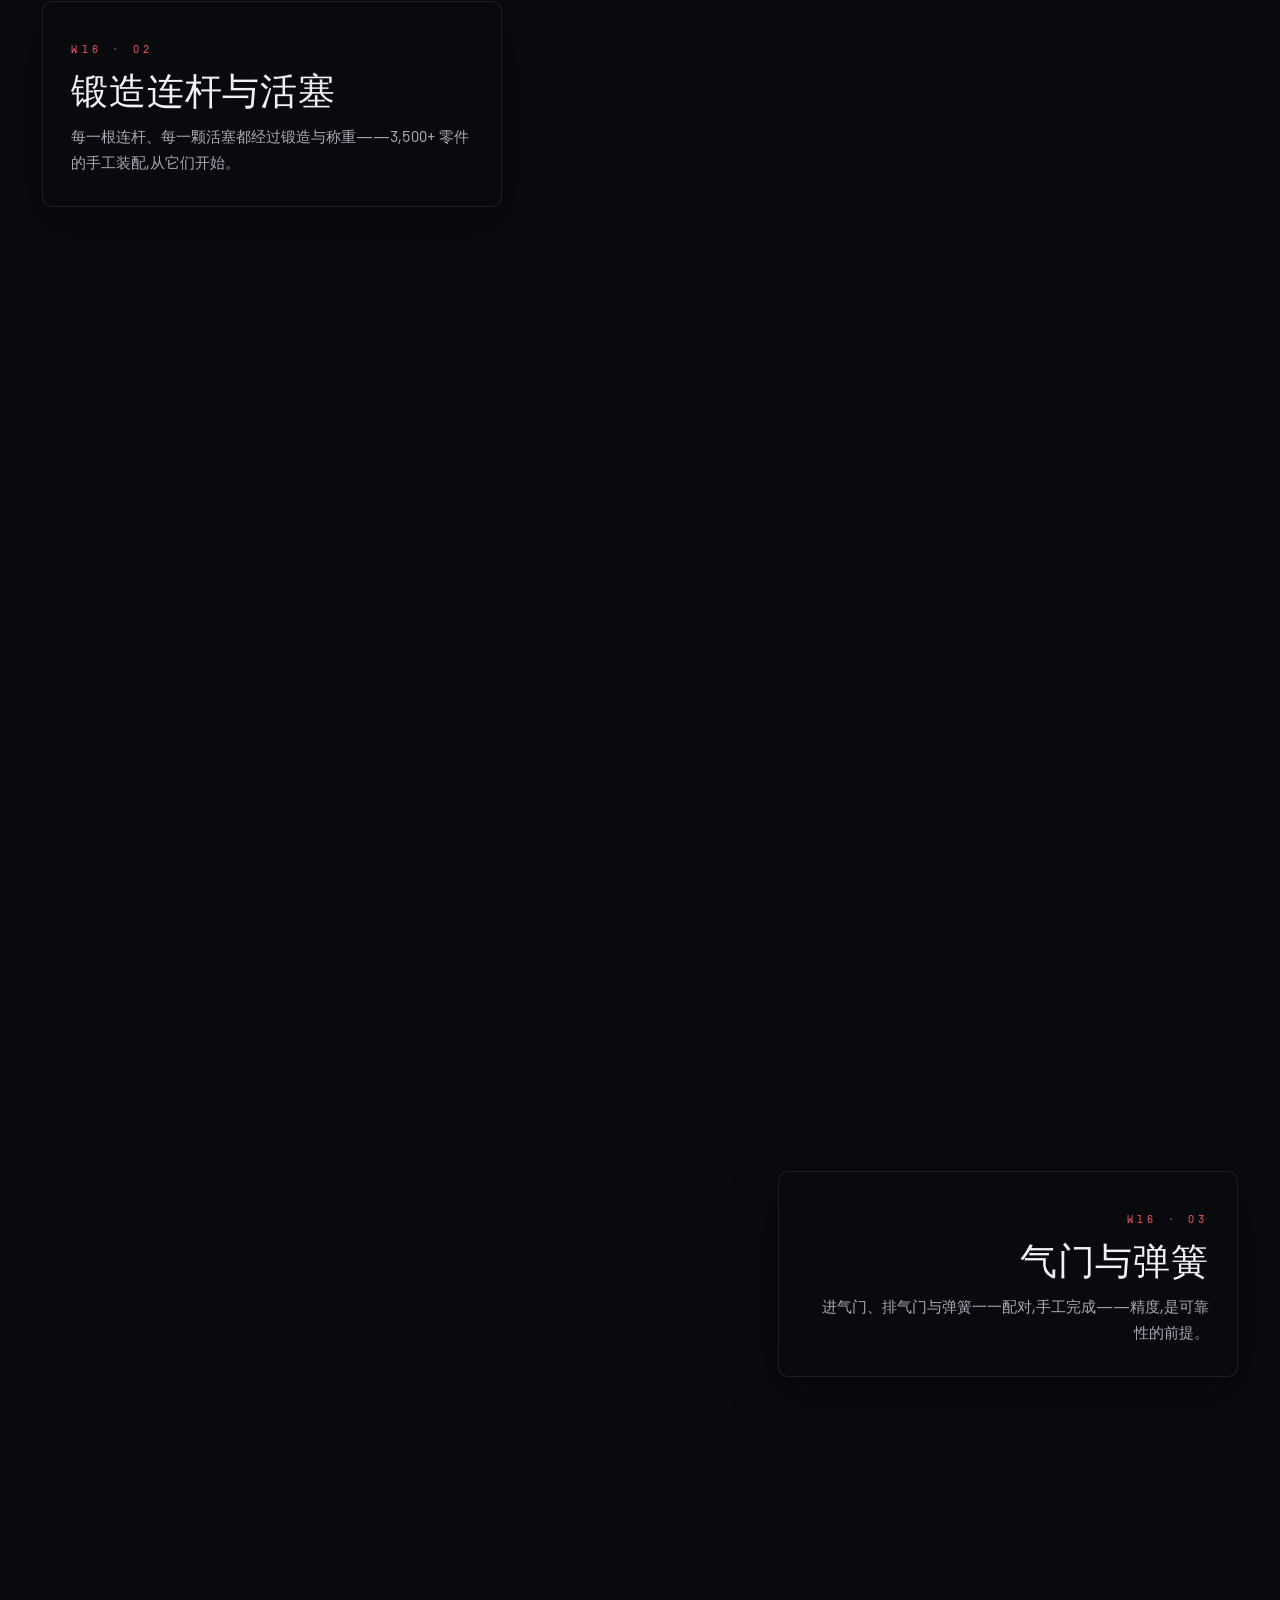
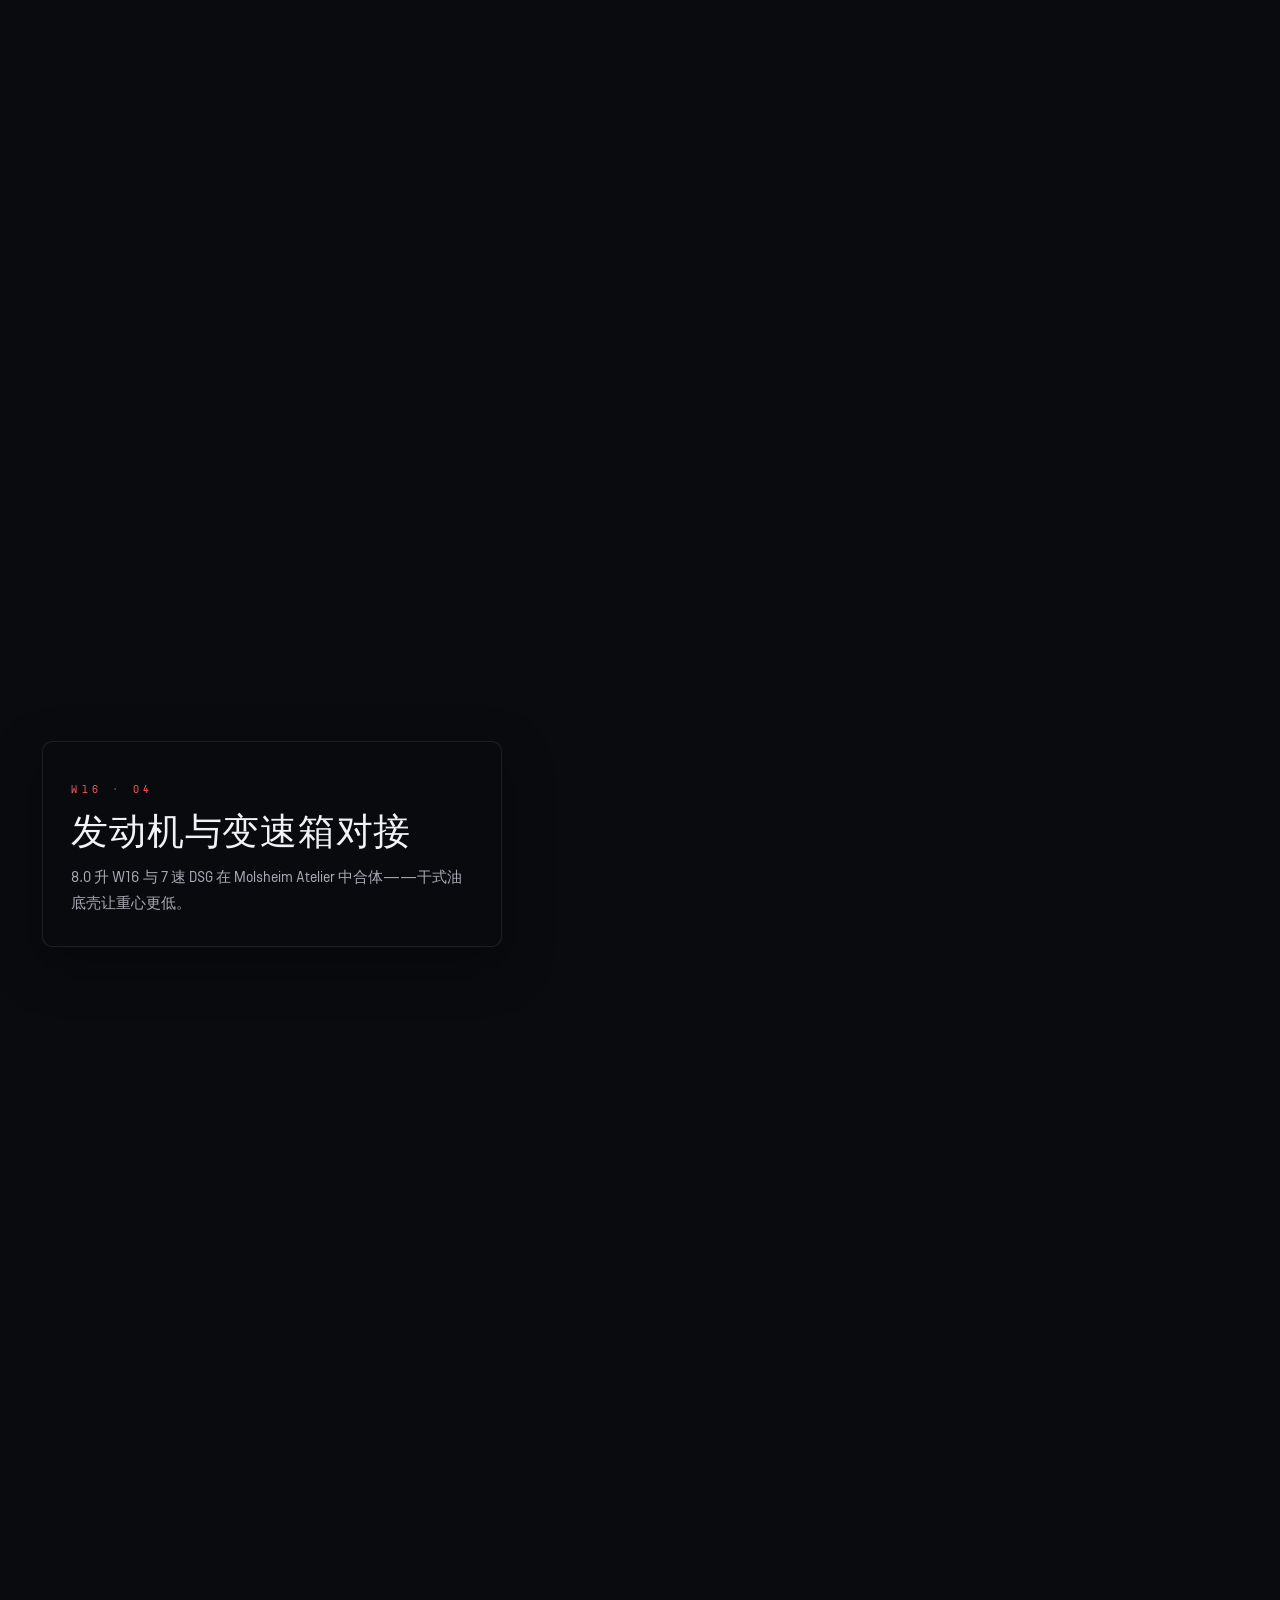
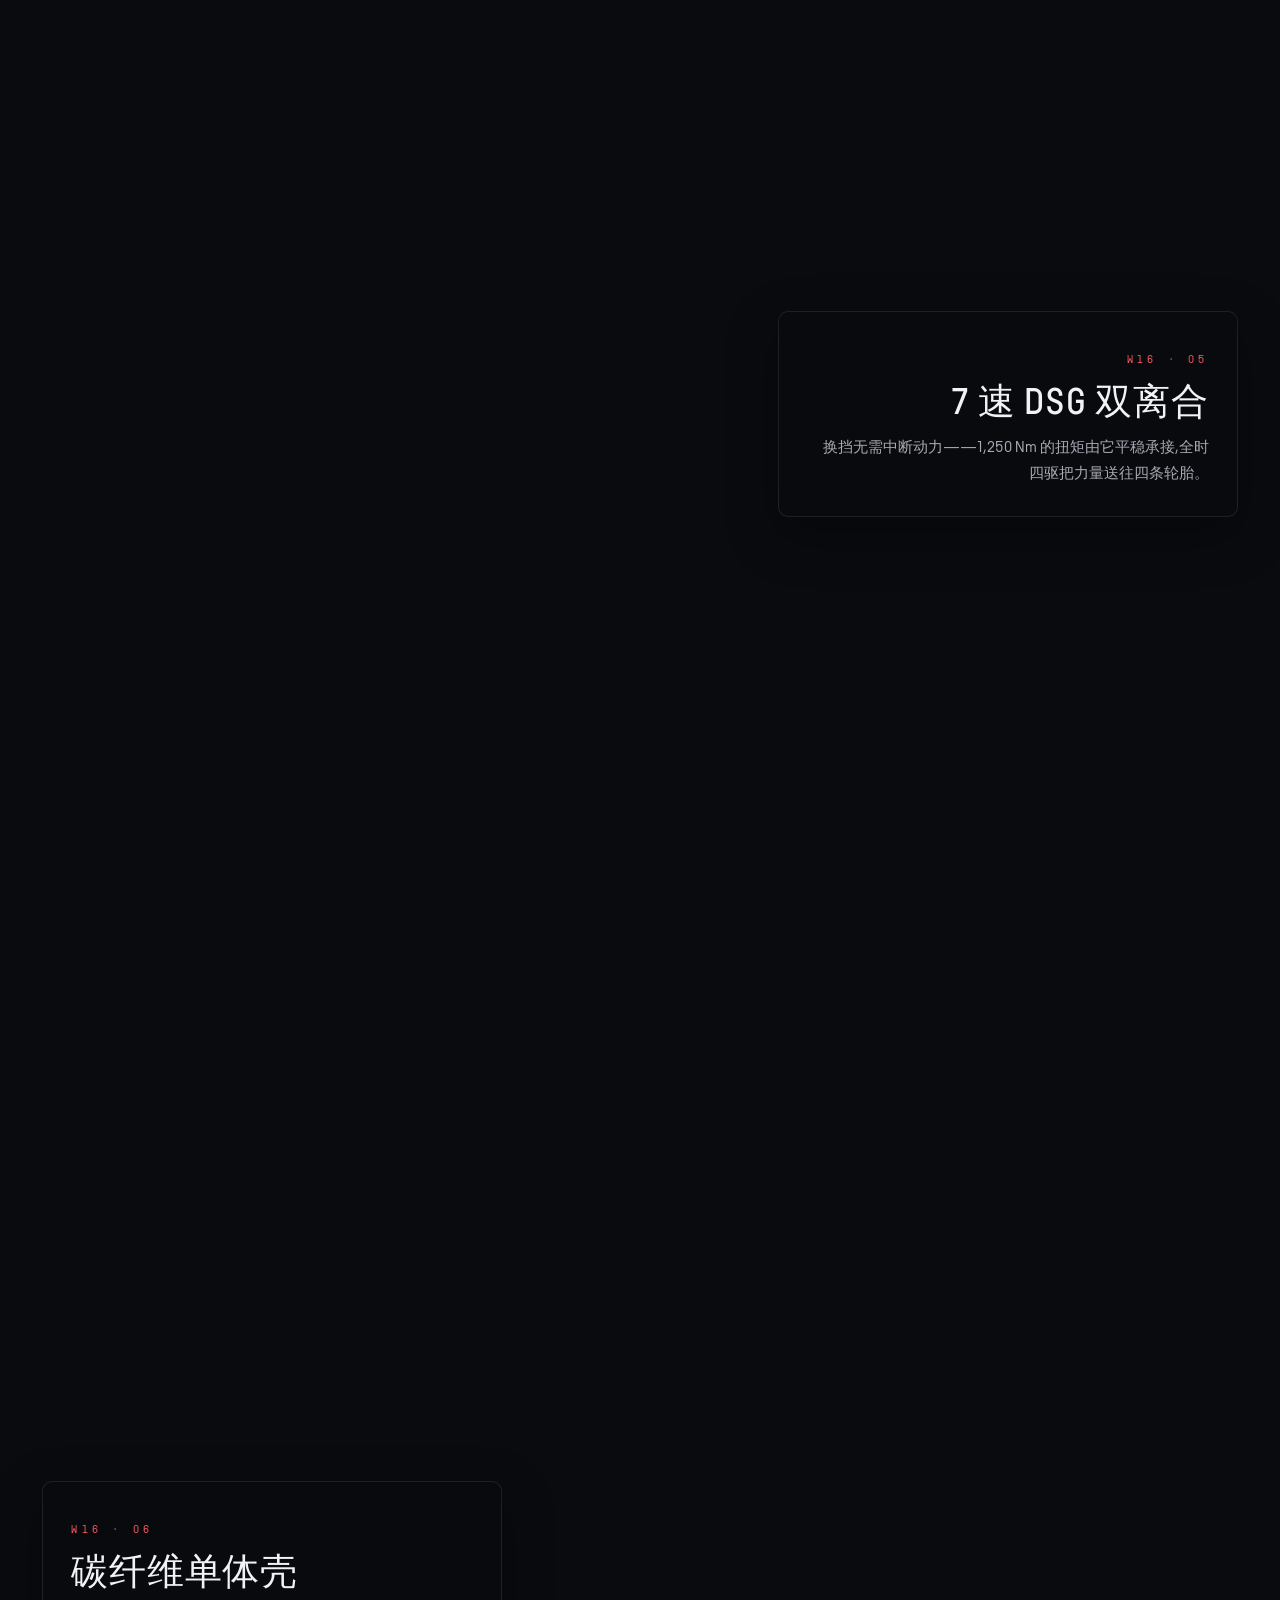
==== commit 66f3ab38: "规范化:接入共享语言逻辑与 SEO 基建,清理未引用素材 - 语言分流改用 shared/v1/lang.js(统一实现,沿用原 localStorage 键与跳转方向) - 新增 robots.tx" ====
--- a/index.html
+++ b/index.html
@@ -9,8 +9,19 @@
 <meta property="og:title" content="BUGATTI VEYRON — 布加迪 Veyron">
 <meta property="og:description" content="1,001 PS · 407 km/h · 第一台突破 400 的量产车">
 <meta property="og:image" content="img/hero-front.jpg">
+<link rel="stylesheet" href="shared/v1/components.css">
 <link rel="stylesheet" href="css/style.css">
 <link rel="icon" href="data:image/svg+xml,%3Csvg xmlns='http://www.w3.org/2000/svg' viewBox='0 0 100 100'%3E%3Crect width='100' height='100' fill='%230b0b0d'/%3E%3Ctext x='50' y='70' font-size='56' text-anchor='middle' fill='%23f4f2ee' font-family='serif'%3EV%3C/text%3E%3C/svg%3E">
+<!-- hc:seo:start -->
+<!-- generated by tools/seo.py · cars.json · 2026-09-11 -->
+<link rel="canonical" href="https://veyron.hypercar.site/">
+<link rel="alternate" hreflang="zh-CN" href="https://veyron.hypercar.site/">
+<link rel="alternate" hreflang="en" href="https://veyron.hypercar.site/en.html">
+<link rel="alternate" hreflang="x-default" href="https://veyron.hypercar.site/">
+<script type="application/ld+json">
+{"@context":"https://schema.org","@type":"Car","name":"Bugatti Veyron","brand":{"@type":"Brand","name":"Bugatti"},"model":"Veyron","url":"https://veyron.hypercar.site/","description":"传奇的开端 · 首破 400 km/h","productionDate":"2005","image":"https://veyron.hypercar.site/img/hero-front.jpg","additionalProperty":[{"@type":"PropertyValue","name":"最大功率","value":"1001 hp"},{"@type":"PropertyValue","name":"极速","value":"407 km/h"},{"@type":"PropertyValue","name":"限量生产","value":"450 台"}]}
+</script>
+<!-- hc:seo:end -->
 </head>
 <body>
 
@@ -981,7 +992,7 @@
   </div>
 </footer>
 
-<script src="js/lang-detect.js"></script>
+<script src="shared/v1/lang.js" data-strategy="ip" data-key="veyron-lang" data-zh="index.html" data-en="en.html" data-fallback="ipinfo" data-direction="both" defer></script>
 <script src="js/main.js"></script>
 </body>
 </html>
--- a/shared/v1/components.css
+++ b/shared/v1/components.css
@@ -0,0 +1,83 @@
+/* ==========================================================================
+   shared/v1/components.css — hypercar 站点群共享组件
+   --------------------------------------------------------------------------
+   只收录**经实测逐字节相同**的组件。抽取工具:
+     tools/extract_component.py --component <名> --from <来源站>
+   依据:tools/analyze_css.py 的重合度报告。差异站一律不合并。
+   引用顺序:components.css 必须在各站 theme.css / page.css 之前,
+   这样站点级覆盖仍然生效。
+   ========================================================================== */
+
+/* === portal-bar : begin === */
+/* ---------- HYPERCAR 门户跳转 ---------- */
+.portal-bar {
+  display: flex;
+  align-items: center;
+  gap: 16px;
+  width: fit-content;
+  max-width: calc(100% - 48px);
+  margin: 52px auto 20px;
+  padding: 15px 40px;
+  border: 1.5px solid var(--accent, var(--blue-lux, var(--red, var(--gold))));
+  border-radius: 999px;
+  background: rgba(255, 255, 255, 0.045);
+  color: var(--ink-dim, var(--dim));
+  font-family: var(--font-mono, var(--mono));
+  font-size: 11.5px;
+  letter-spacing: 0.2em;
+  text-decoration: none;
+  transition: border-color .35s, color .35s, background .35s, transform .35s;
+}
+.portal-bar:hover { transform: translateY(-2px); background: rgba(255, 255, 255, 0.09); }
+.portal-bar__rule {
+  width: 36px;
+  height: 1px;
+  flex: none;
+  background: linear-gradient(90deg, transparent, var(--accent, var(--blue-lux, var(--red, var(--gold)))));
+}
+.portal-bar__rule--r { background: linear-gradient(90deg, var(--accent, var(--blue-lux, var(--red, var(--gold)))), transparent); }
+.portal-bar__badge {
+  width: 24px;
+  height: 24px;
+  border-radius: 7px;
+  flex: none;
+  display: grid;
+  place-items: center;
+  background: var(--accent, var(--blue-lux, var(--red, var(--gold))));
+  color: #0b0b0e;
+  font-size: 13px;
+  font-weight: 700;
+  box-shadow: 0 0 14px var(--accent, var(--blue-lux, var(--red, var(--gold))));
+}
+.portal-bar__name {
+  color: var(--accent, var(--blue-lux, var(--red, var(--gold))));
+  font-weight: 700;
+  letter-spacing: 0.24em;
+  white-space: nowrap;
+}
+.portal-bar__sep {
+  width: 1px;
+  height: 16px;
+  flex: none;
+  background: var(--line);
+}
+.portal-bar__text {
+  color: var(--ink-dim, var(--dim));
+  letter-spacing: 0.12em;
+  white-space: nowrap;
+}
+.portal-bar__arrow { font-style: normal; transition: transform .35s; }
+.portal-bar:hover .portal-bar__arrow { transform: translateX(4px); }
+@media (max-width: 720px) {
+
+    .portal-bar { flex-wrap: wrap; justify-content: center; text-align: center; margin: 30px 20px 14px; padding: 13px 26px; gap: 12px; }
+}
+@media (max-width: 720px) {
+
+    .portal-bar__rule { display: none; }
+}
+@media (max-width: 720px) {
+
+    .portal-bar__text { white-space: normal; }
+}
+/* === portal-bar : end === */
--- a/css/style.css
+++ b/css/style.css
@@ -1382,7 +1382,6 @@
   .hero__title { font-size: clamp(2.6rem, 12.5vw, 4.6rem); }
 }
 
-
 /* 规格章顶部数字条(原性能章数据融入) */
 .spec-nums {
   display: grid;
@@ -1411,7 +1410,6 @@
   color: var(--ink-faint);
 }
 @media (max-width: 720px) { .spec-nums { grid-template-columns: repeat(2, 1fr); } }
-
 
 /* ---------- 页脚(divo 同款:Hypercar 跳转 + 联系方式) ---------- */
 .footer__portal {
@@ -1527,7 +1525,6 @@
 .footer__disclaimer p.mono a { color: var(--ink-dim); border-bottom: 1px solid var(--line); transition: color 0.3s; }
 .footer__disclaimer p.mono a:hover { color: var(--ink); }
 
-
 /* ---------- 数据小卡(f80 风格:顶部色条 + 大数字) ---------- */
 .bigstats {
   display: grid;
@@ -1732,67 +1729,5 @@
 /* 传奇版六卡 3×2 整齐排列 */
 .hcards--3 { grid-template-columns: repeat(3, 1fr); }
 @media (max-width: 860px) { .hcards--3 { grid-template-columns: 1fr; } }
-/* ---------- HYPERCAR 门户跳转 ---------- */
-.portal-bar {
-  display: flex;
-  align-items: center;
-  gap: 16px;
-  width: fit-content;
-  max-width: calc(100% - 48px);
-  margin: 52px auto 20px;
-  padding: 15px 40px;
-  border: 1.5px solid var(--accent, var(--blue-lux, var(--red, var(--gold))));
-  border-radius: 999px;
-  background: rgba(255, 255, 255, 0.045);
-  color: var(--ink-dim, var(--dim));
-  font-family: var(--font-mono, var(--mono));
-  font-size: 11.5px;
-  letter-spacing: 0.2em;
-  text-decoration: none;
-  transition: border-color .35s, color .35s, background .35s, transform .35s;
-}
-.portal-bar:hover { transform: translateY(-2px); background: rgba(255, 255, 255, 0.09); }
-.portal-bar__rule {
-  width: 36px;
-  height: 1px;
-  flex: none;
-  background: linear-gradient(90deg, transparent, var(--accent, var(--blue-lux, var(--red, var(--gold)))));
-}
-.portal-bar__rule--r { background: linear-gradient(90deg, var(--accent, var(--blue-lux, var(--red, var(--gold)))), transparent); }
-.portal-bar__badge {
-  width: 24px;
-  height: 24px;
-  border-radius: 7px;
-  flex: none;
-  display: grid;
-  place-items: center;
-  background: var(--accent, var(--blue-lux, var(--red, var(--gold))));
-  color: #0b0b0e;
-  font-size: 13px;
-  font-weight: 700;
-  box-shadow: 0 0 14px var(--accent, var(--blue-lux, var(--red, var(--gold))));
-}
-.portal-bar__name {
-  color: var(--accent, var(--blue-lux, var(--red, var(--gold))));
-  font-weight: 700;
-  letter-spacing: 0.24em;
-  white-space: nowrap;
-}
-.portal-bar__sep {
-  width: 1px;
-  height: 16px;
-  flex: none;
-  background: var(--line);
-}
-.portal-bar__text {
-  color: var(--ink-dim, var(--dim));
-  letter-spacing: 0.12em;
-  white-space: nowrap;
-}
-.portal-bar__arrow { font-style: normal; transition: transform .35s; }
-.portal-bar:hover .portal-bar__arrow { transform: translateX(4px); }
 @media (max-width: 720px) {
-  .portal-bar { flex-wrap: wrap; justify-content: center; text-align: center; margin: 30px 20px 14px; padding: 13px 26px; gap: 12px; }
-  .portal-bar__rule { display: none; }
-  .portal-bar__text { white-space: normal; }
-}
+}
